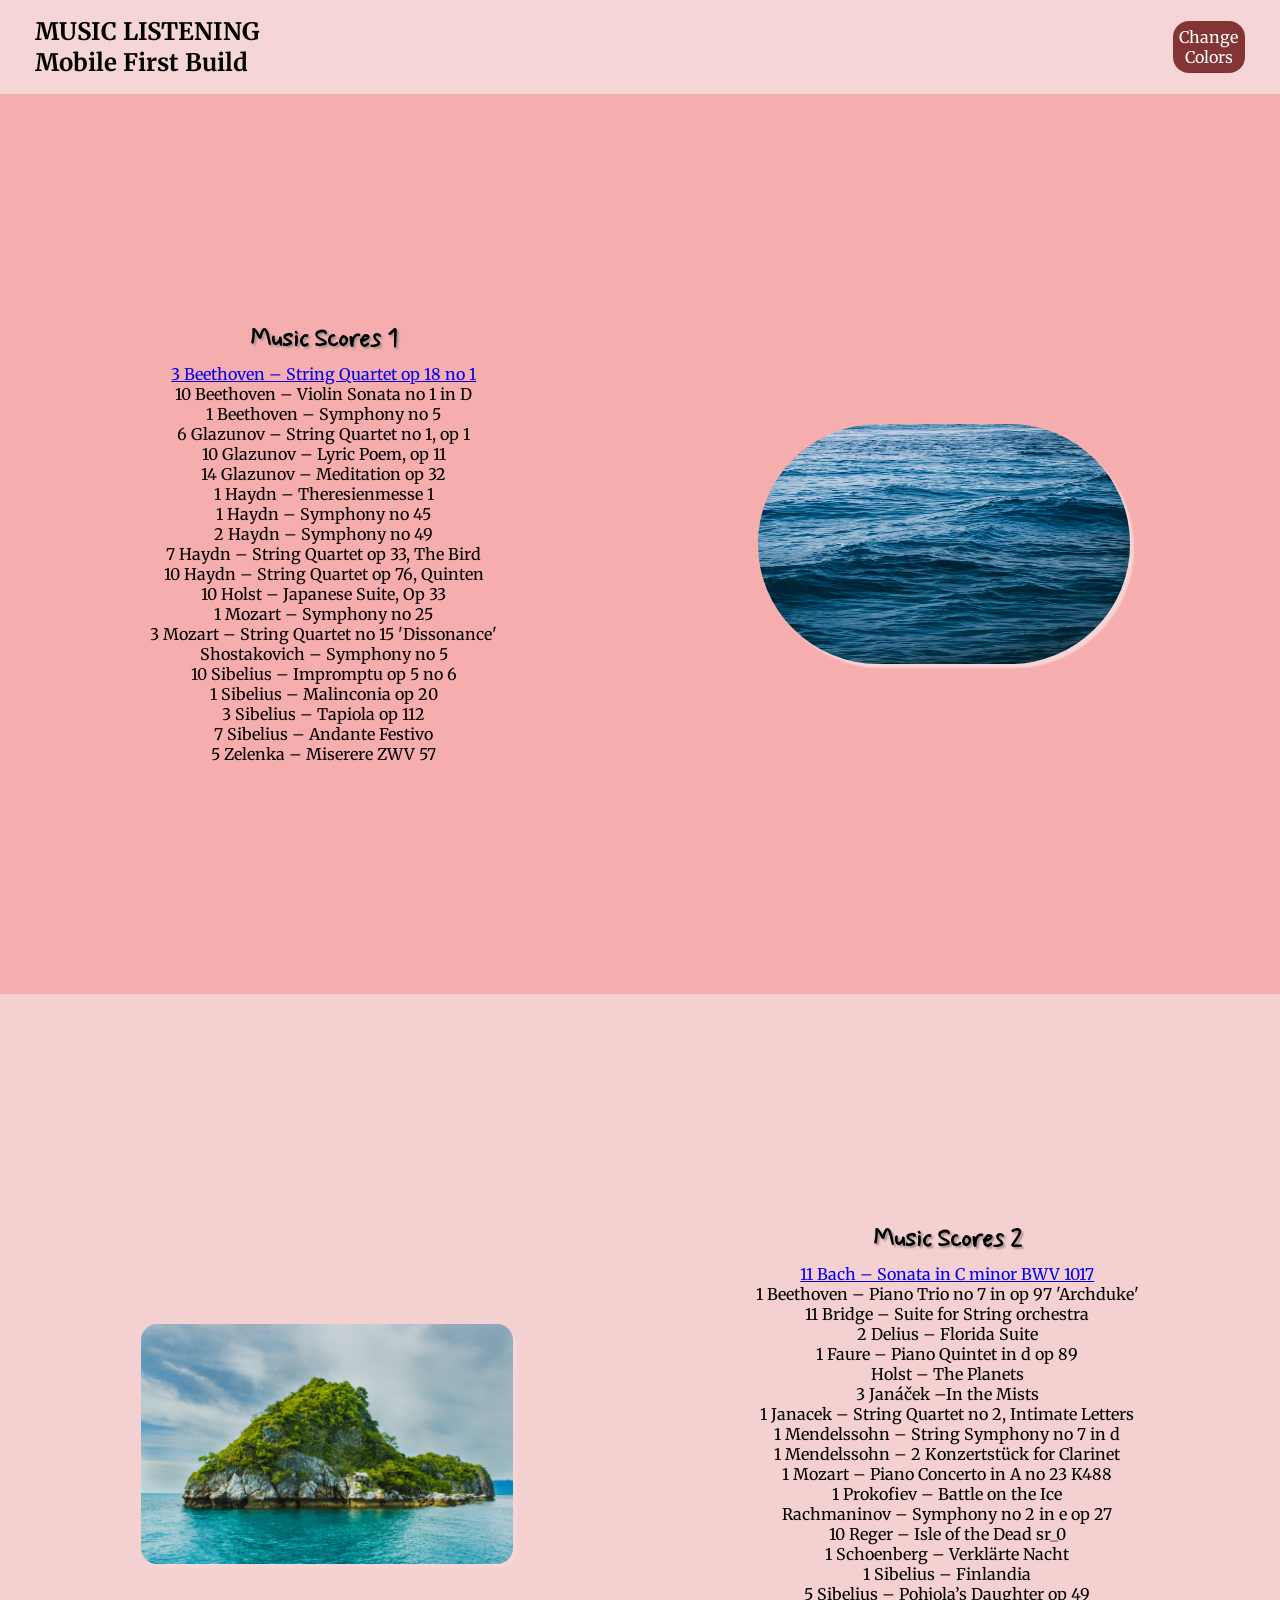
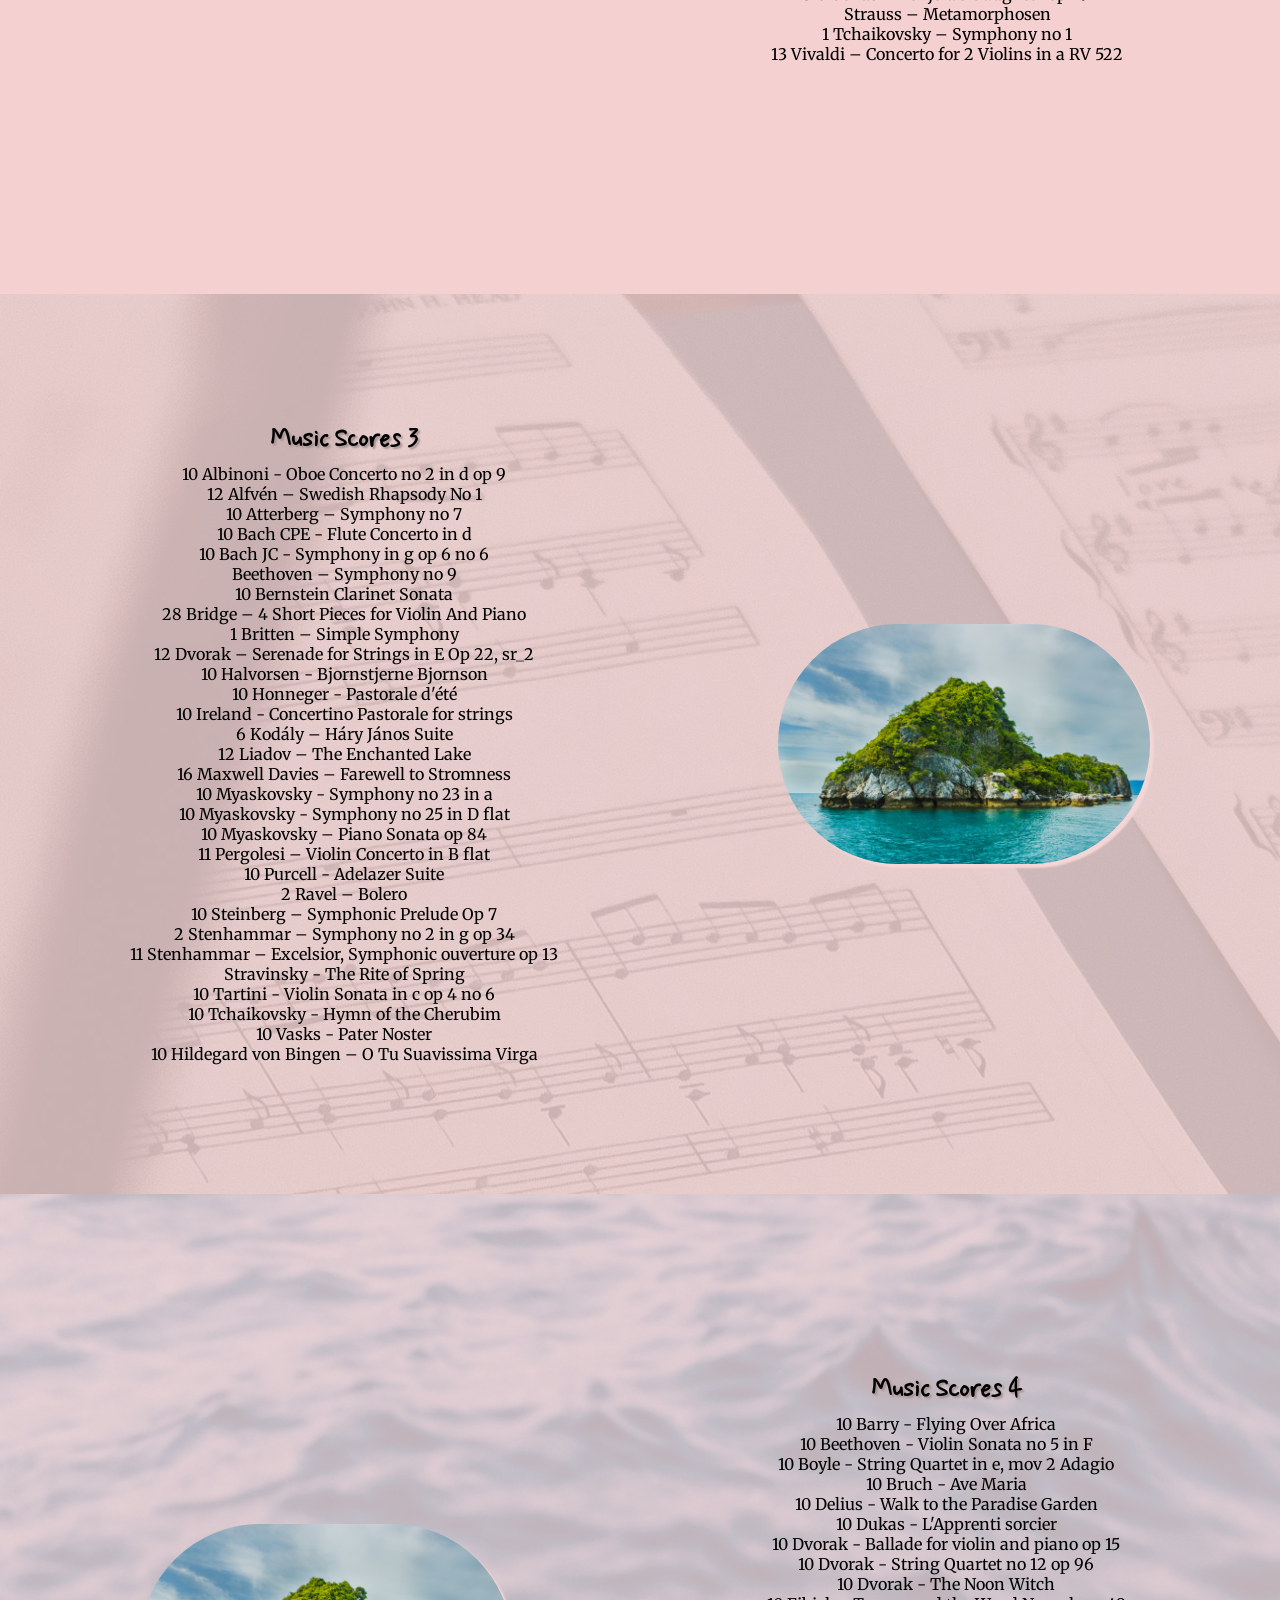
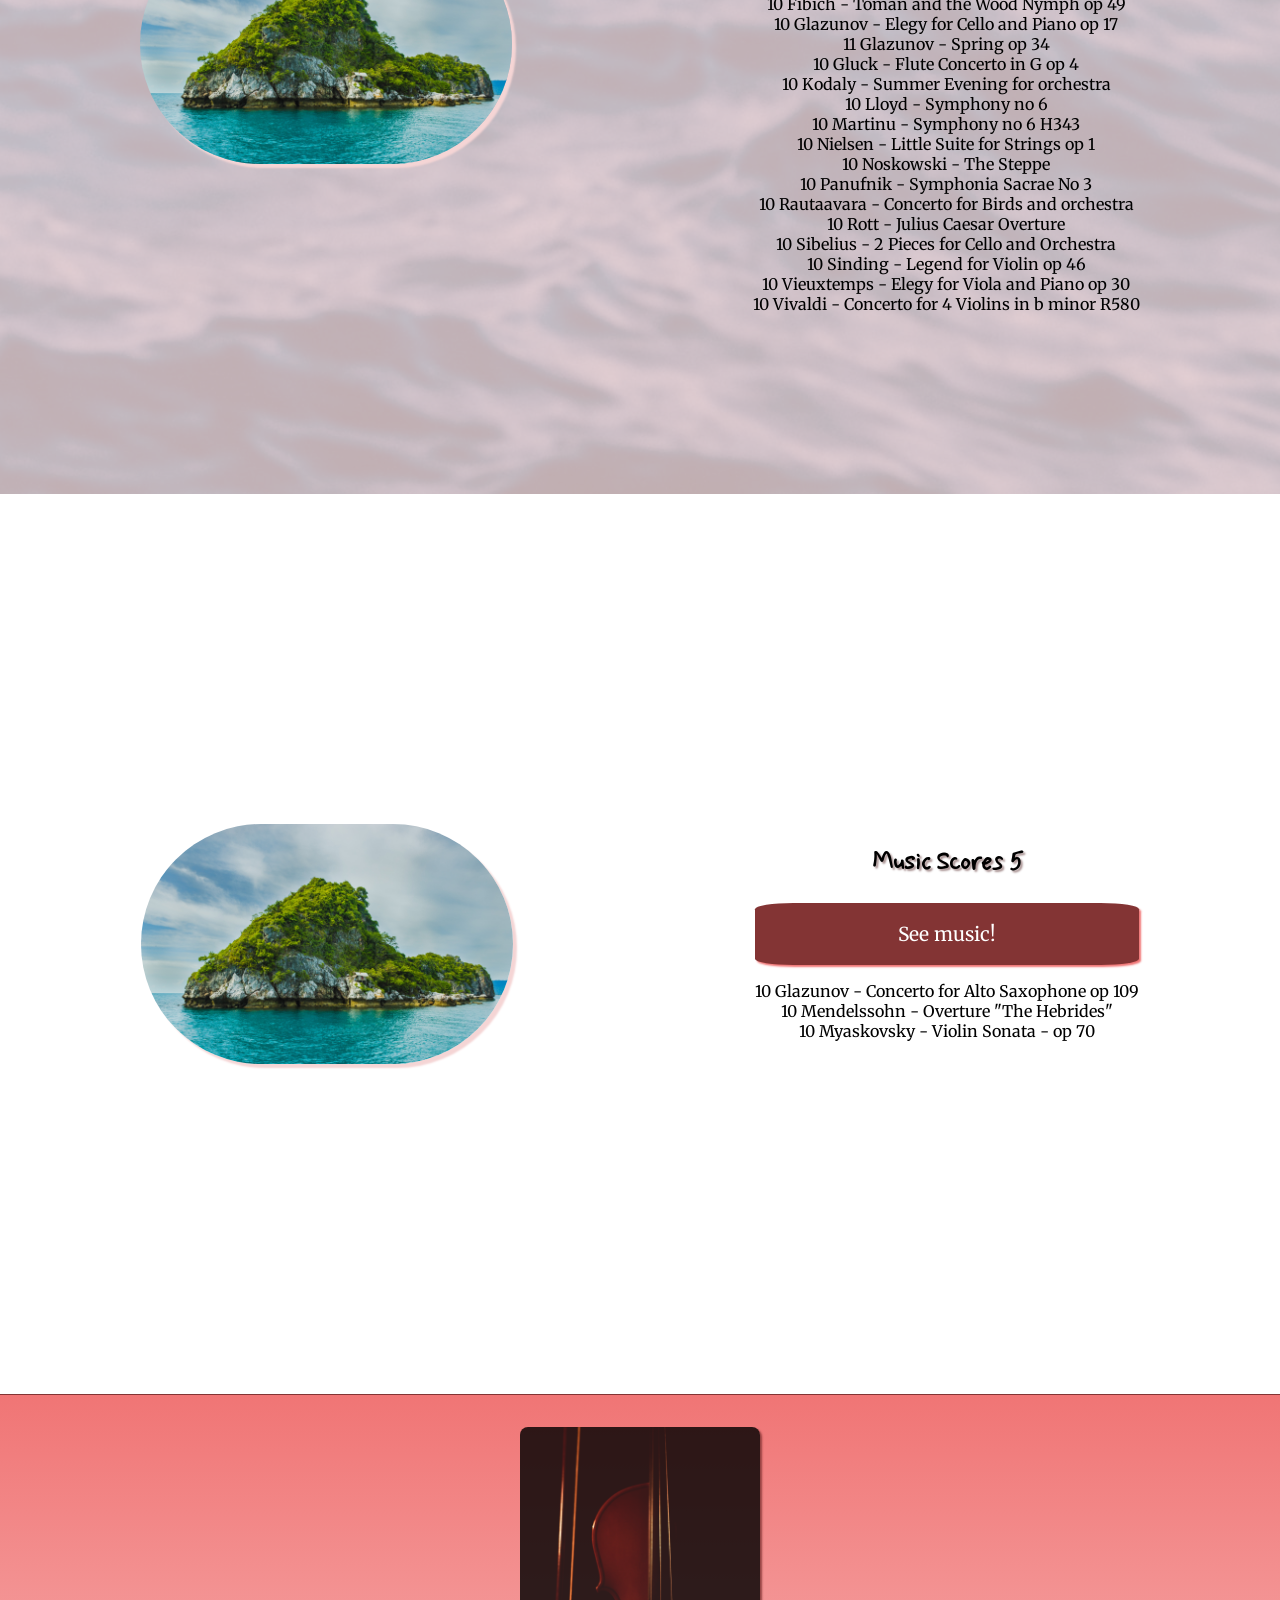
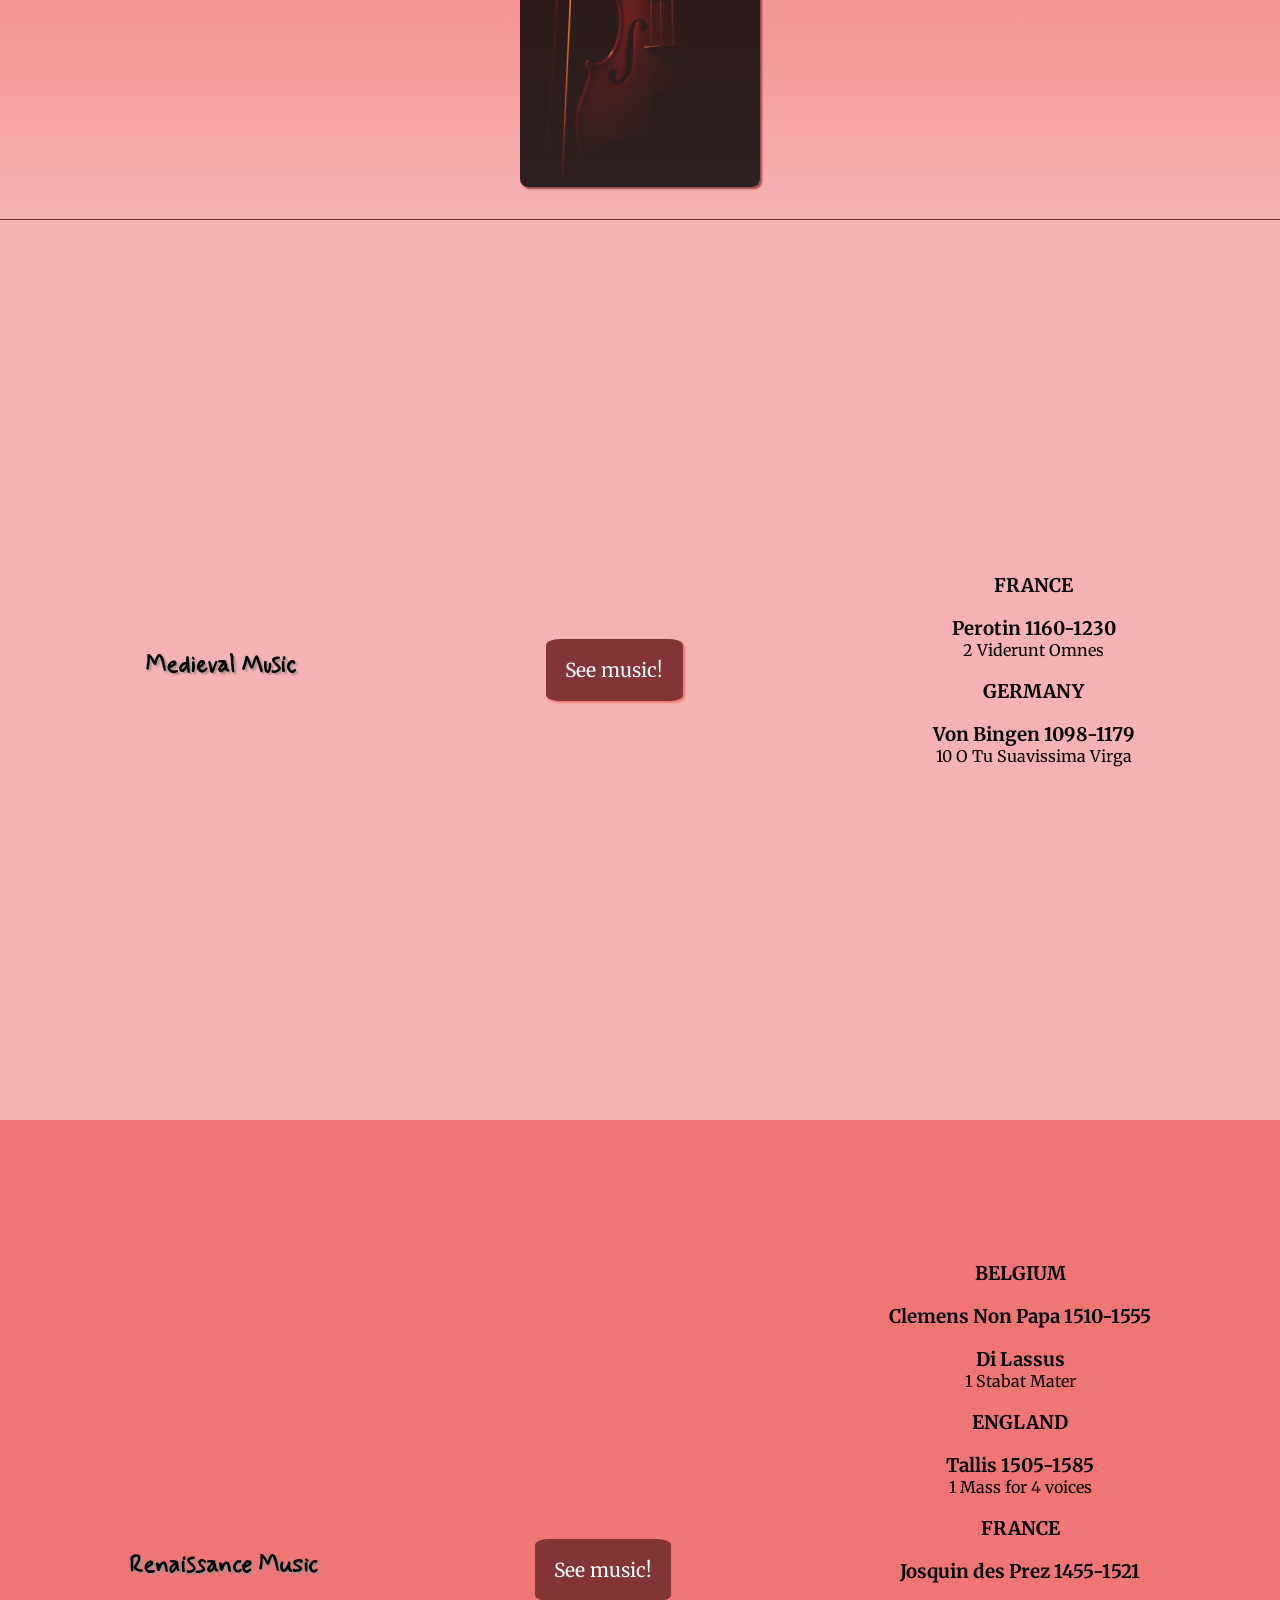
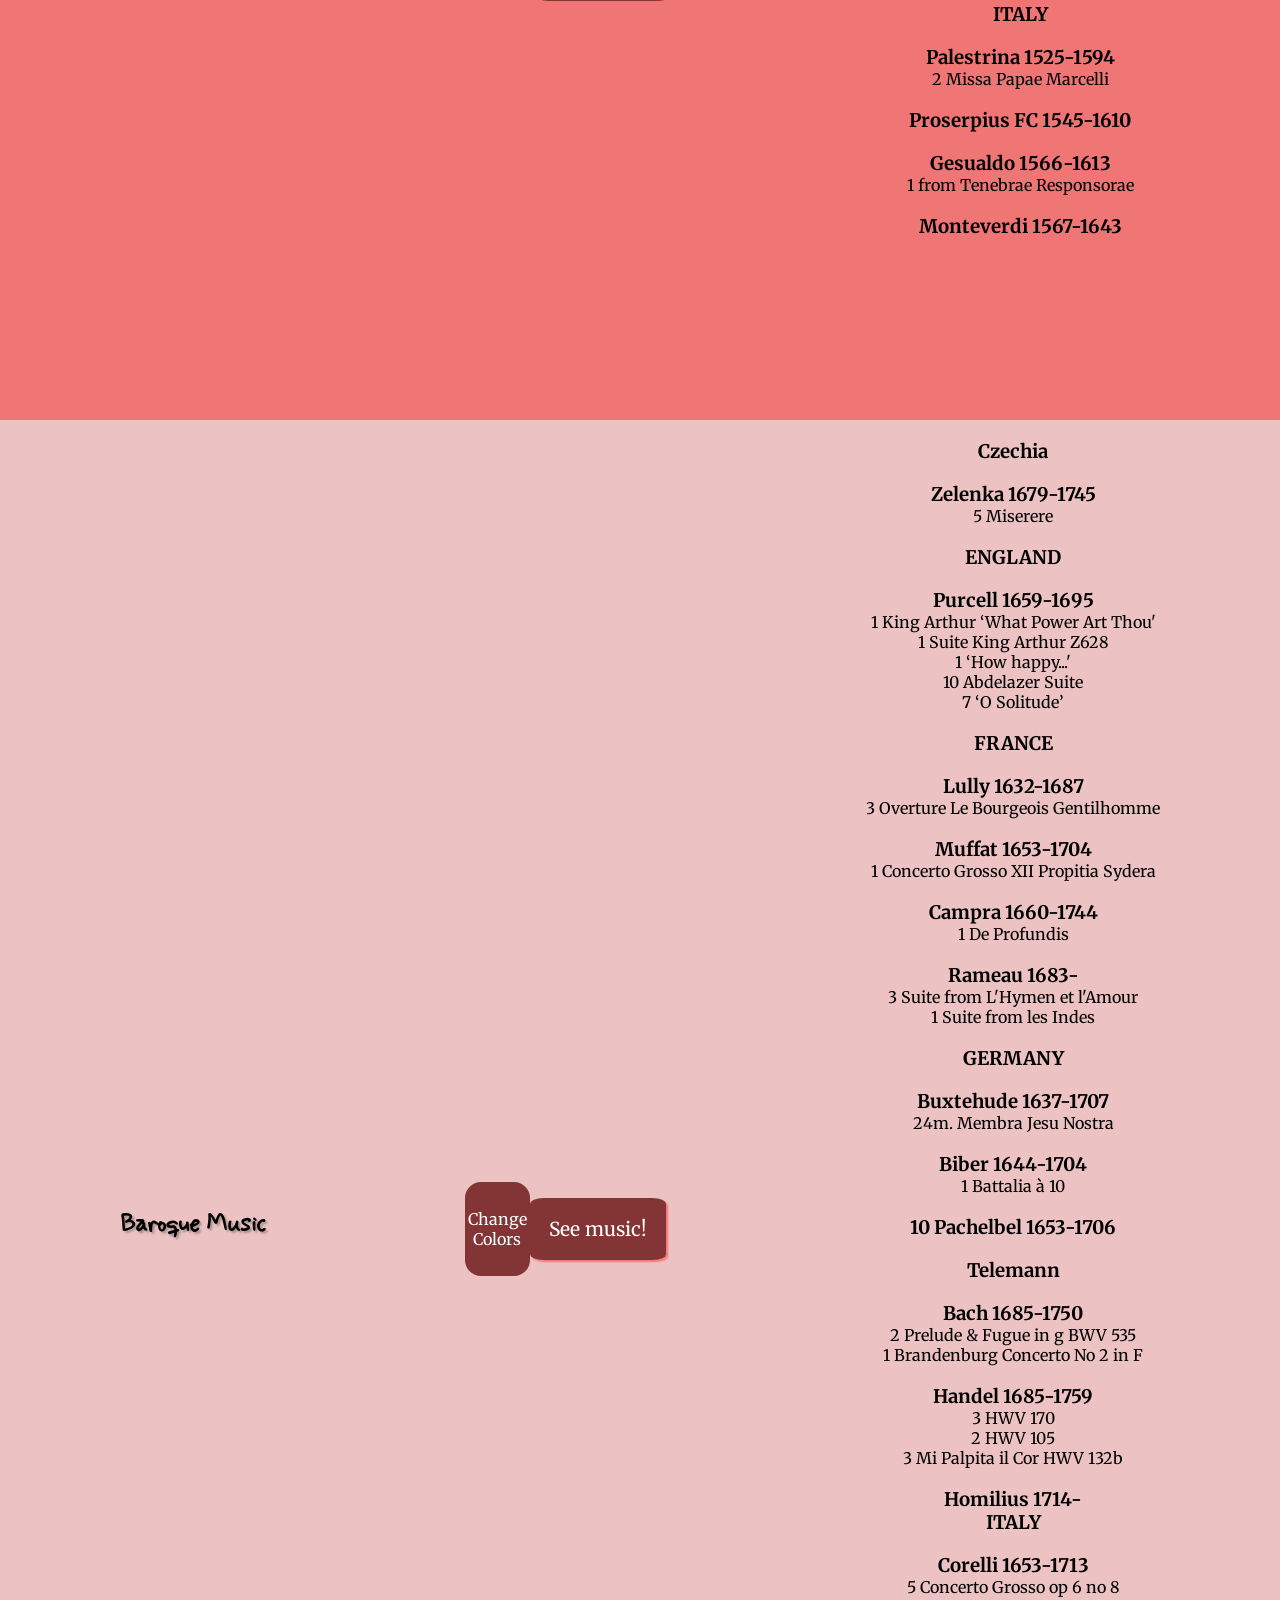
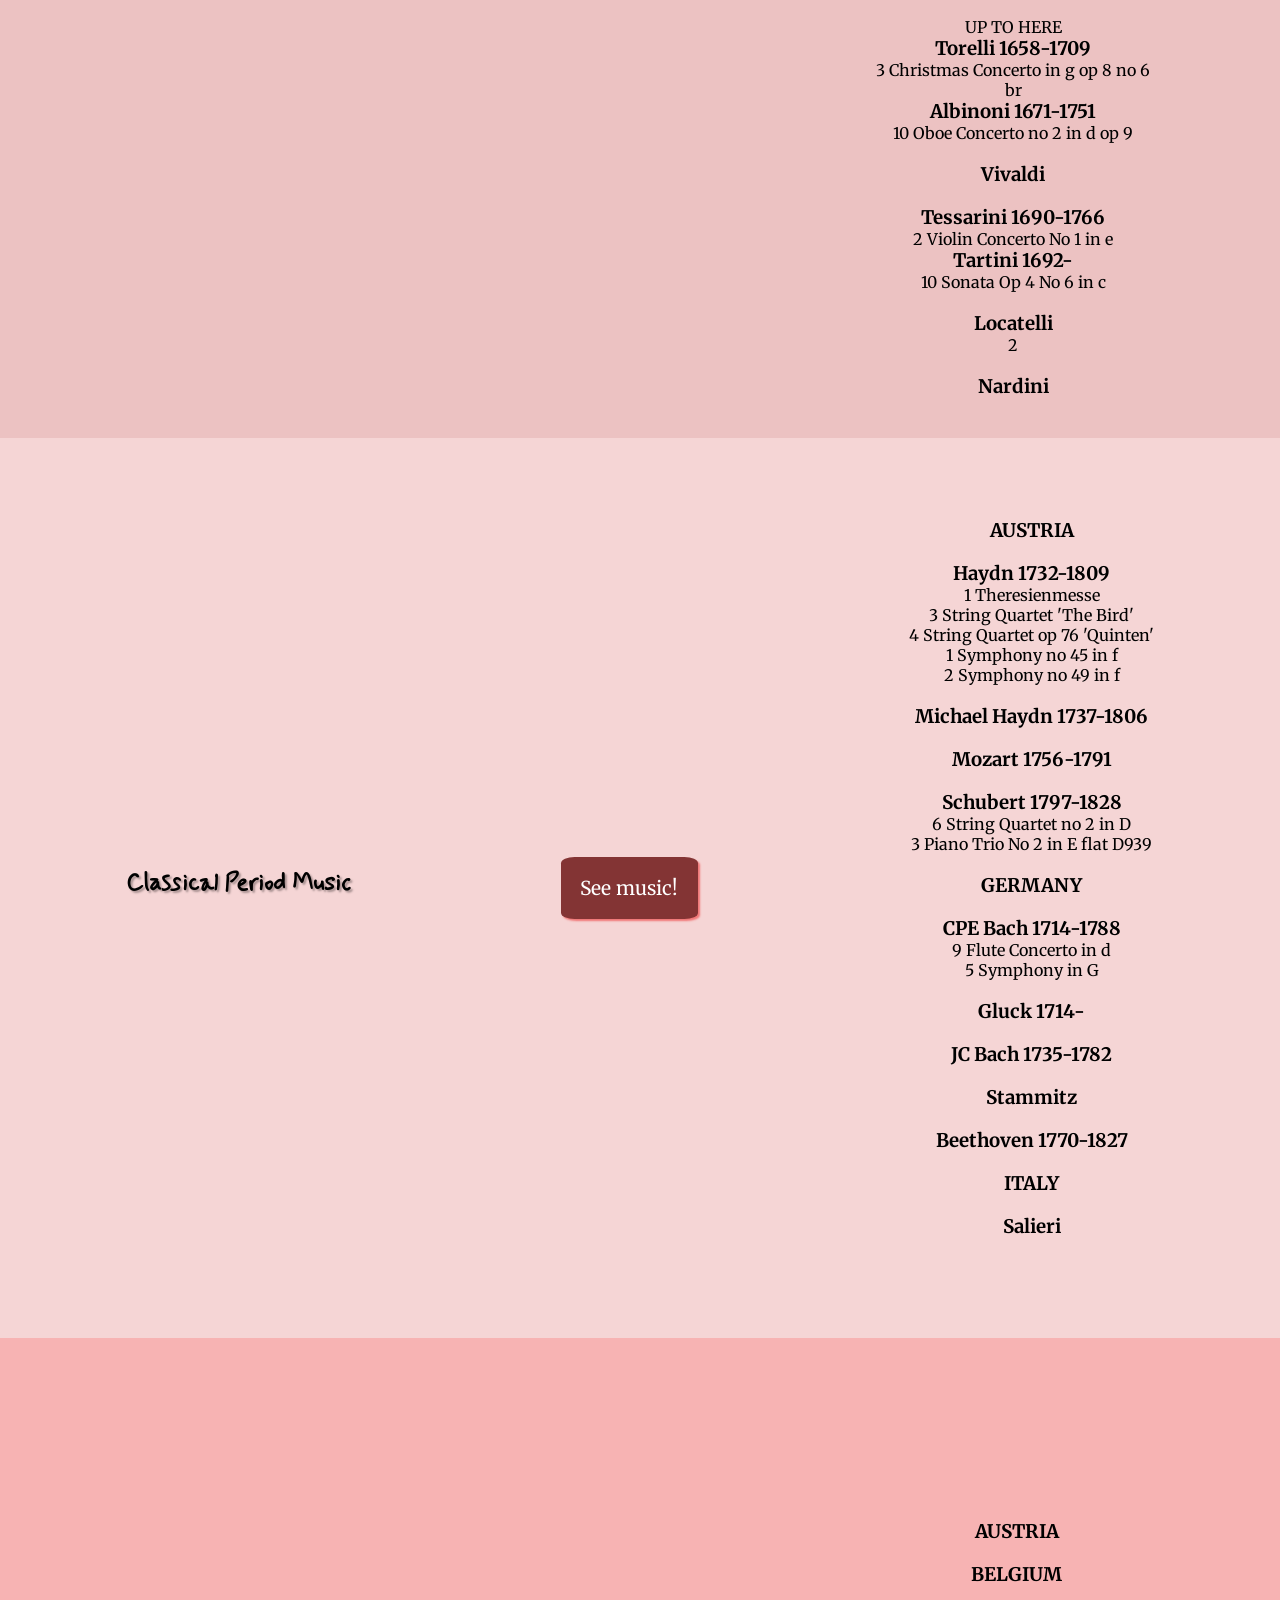
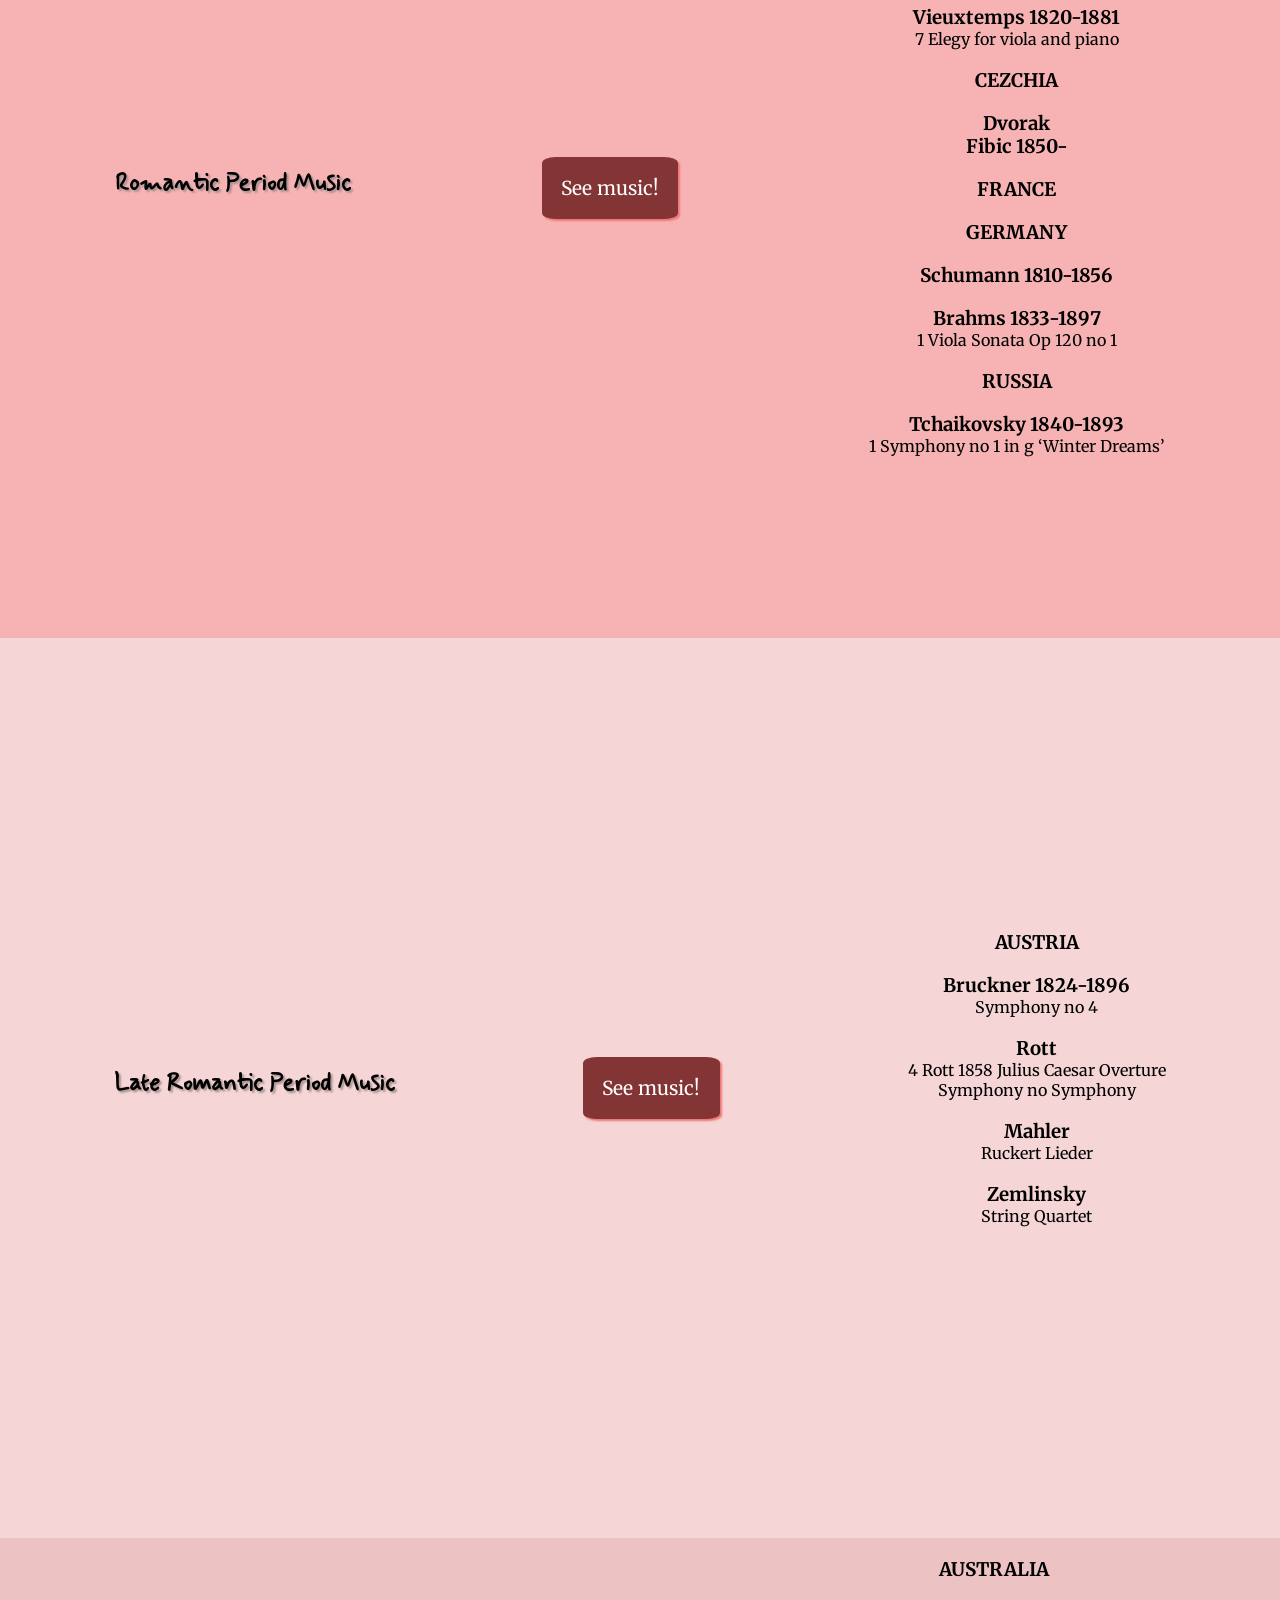
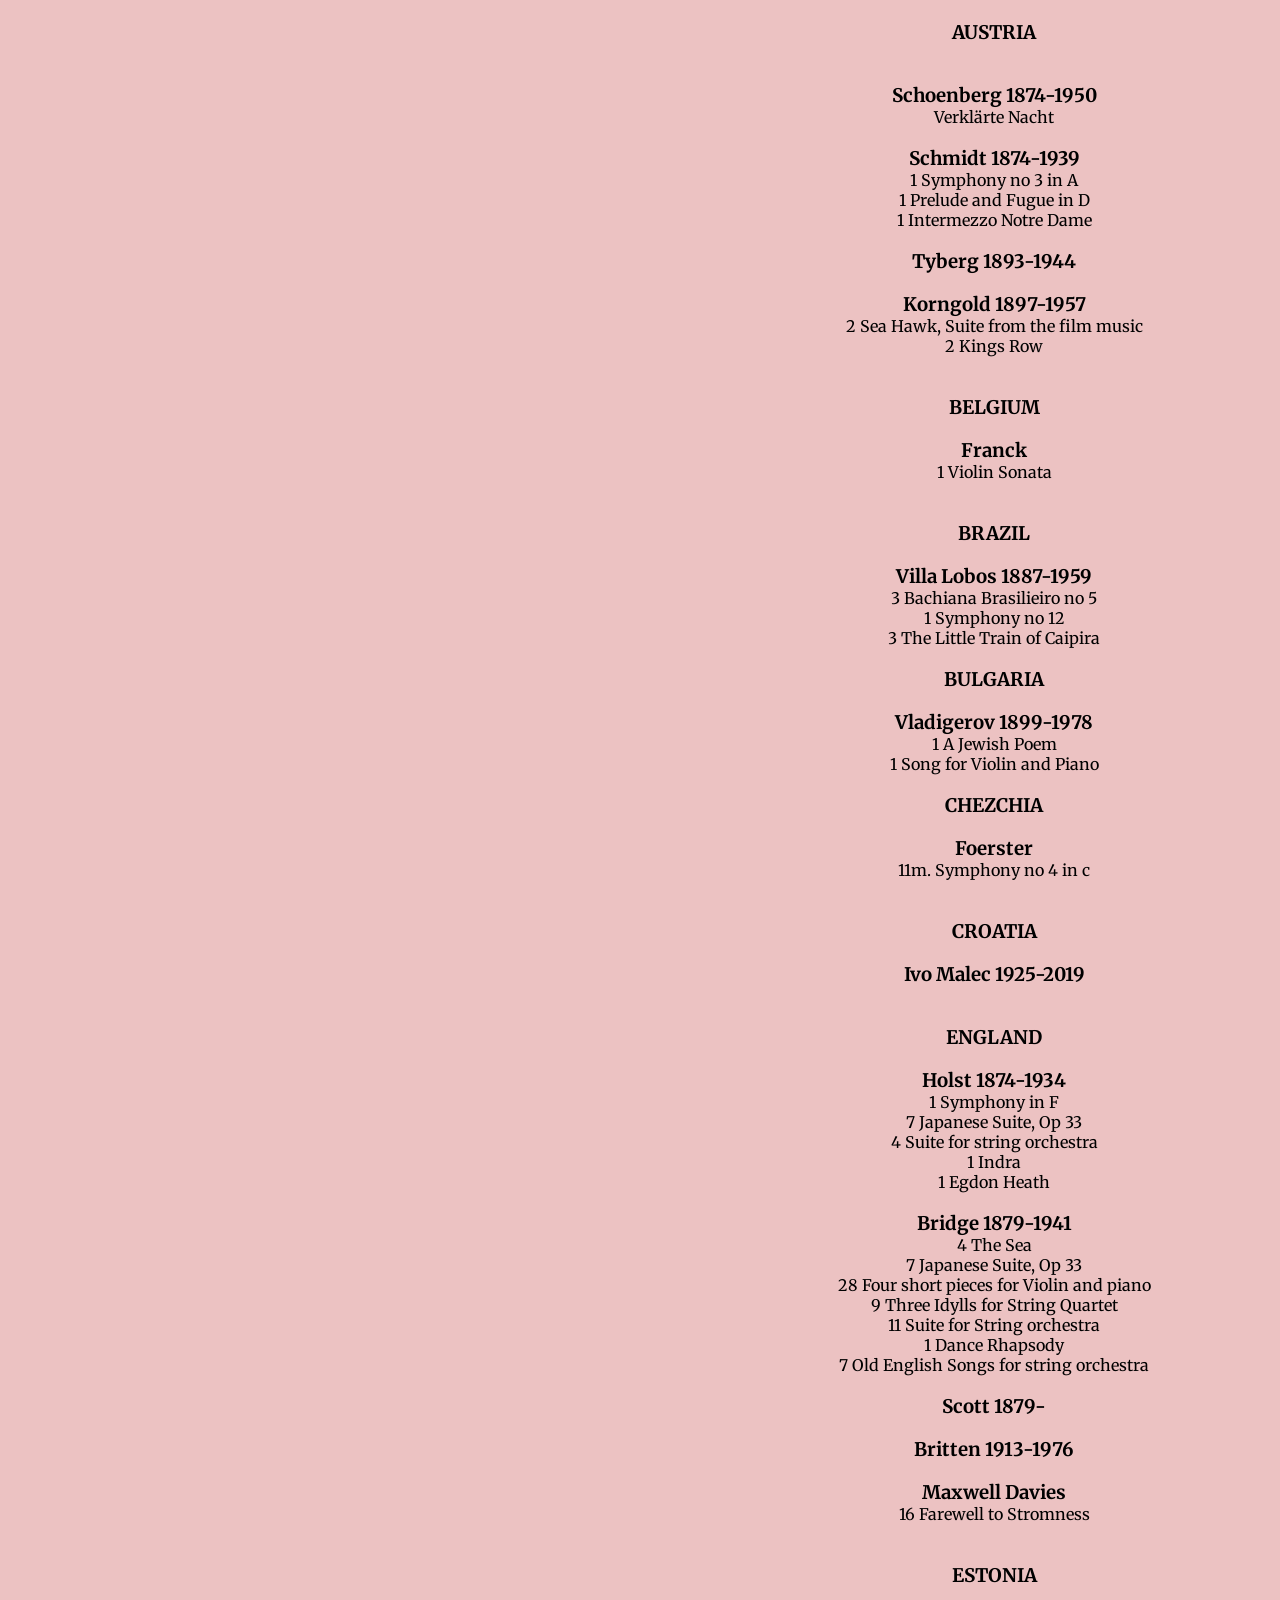
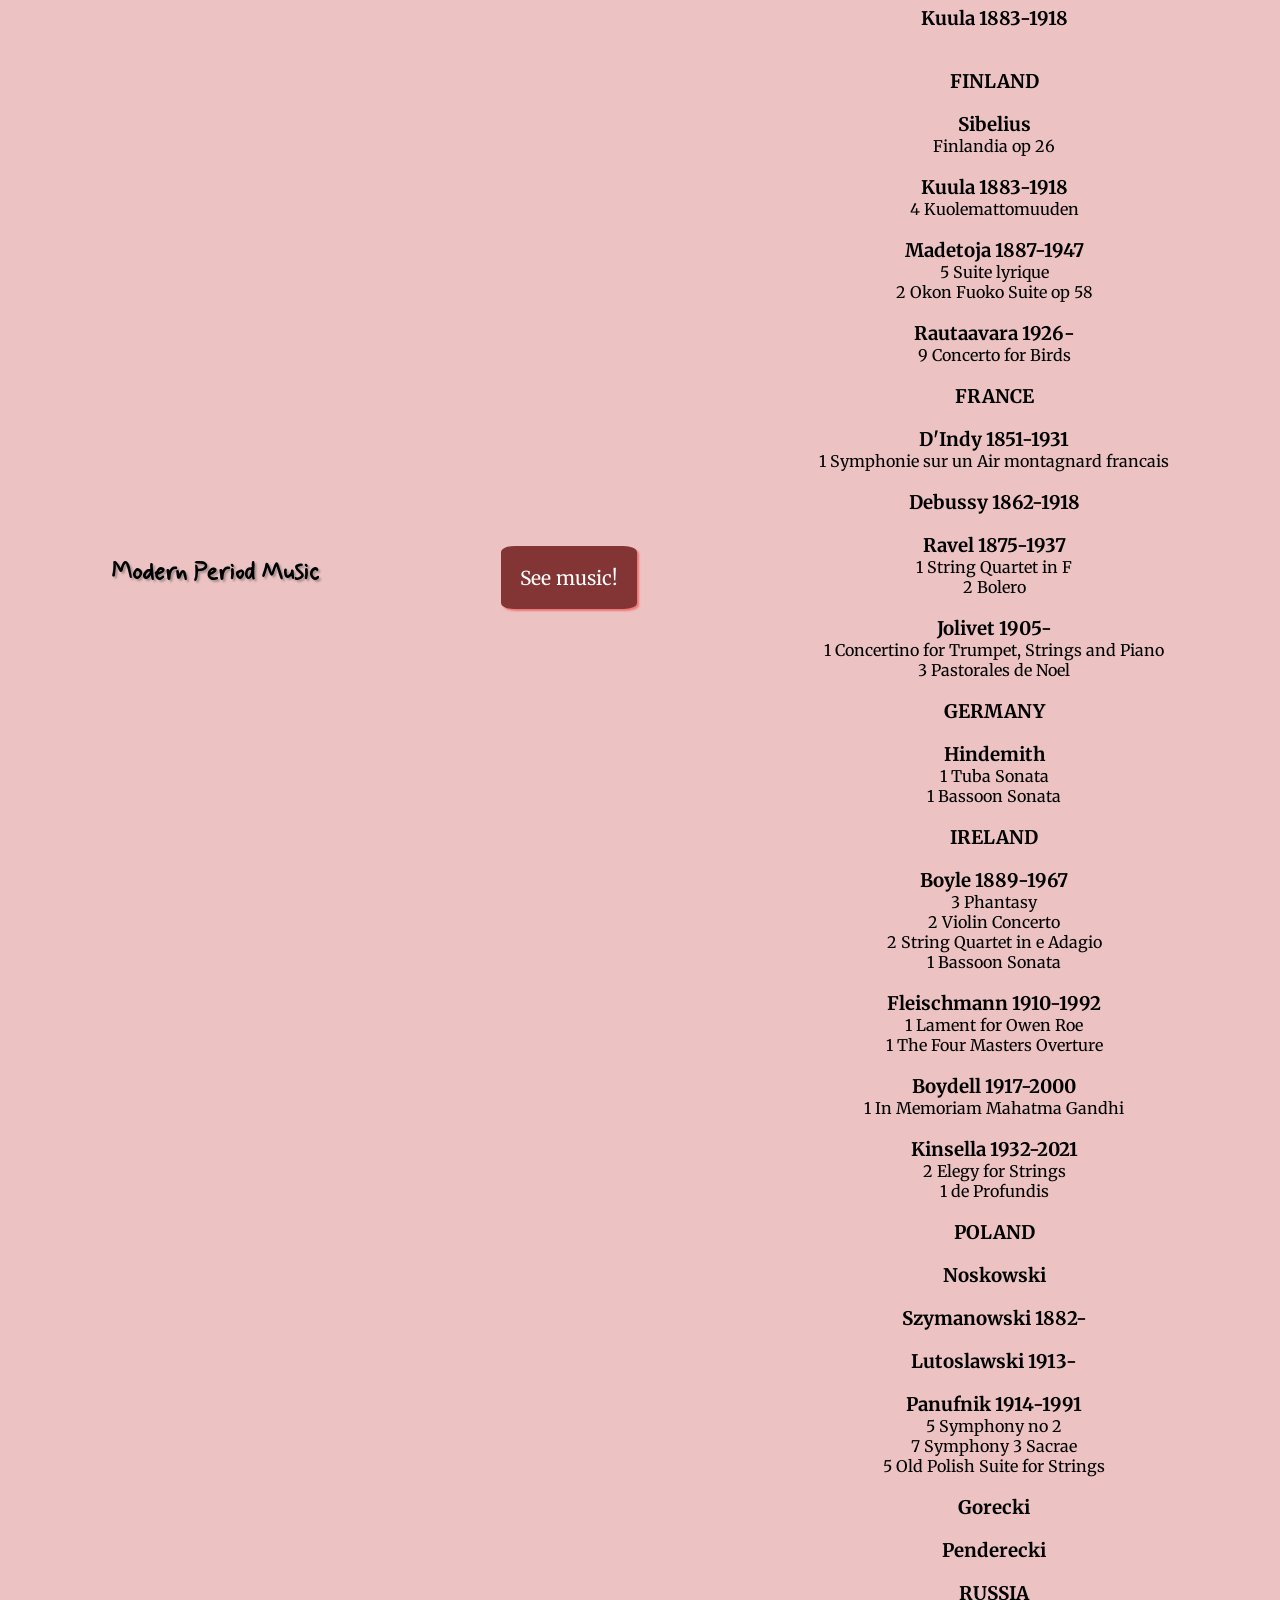
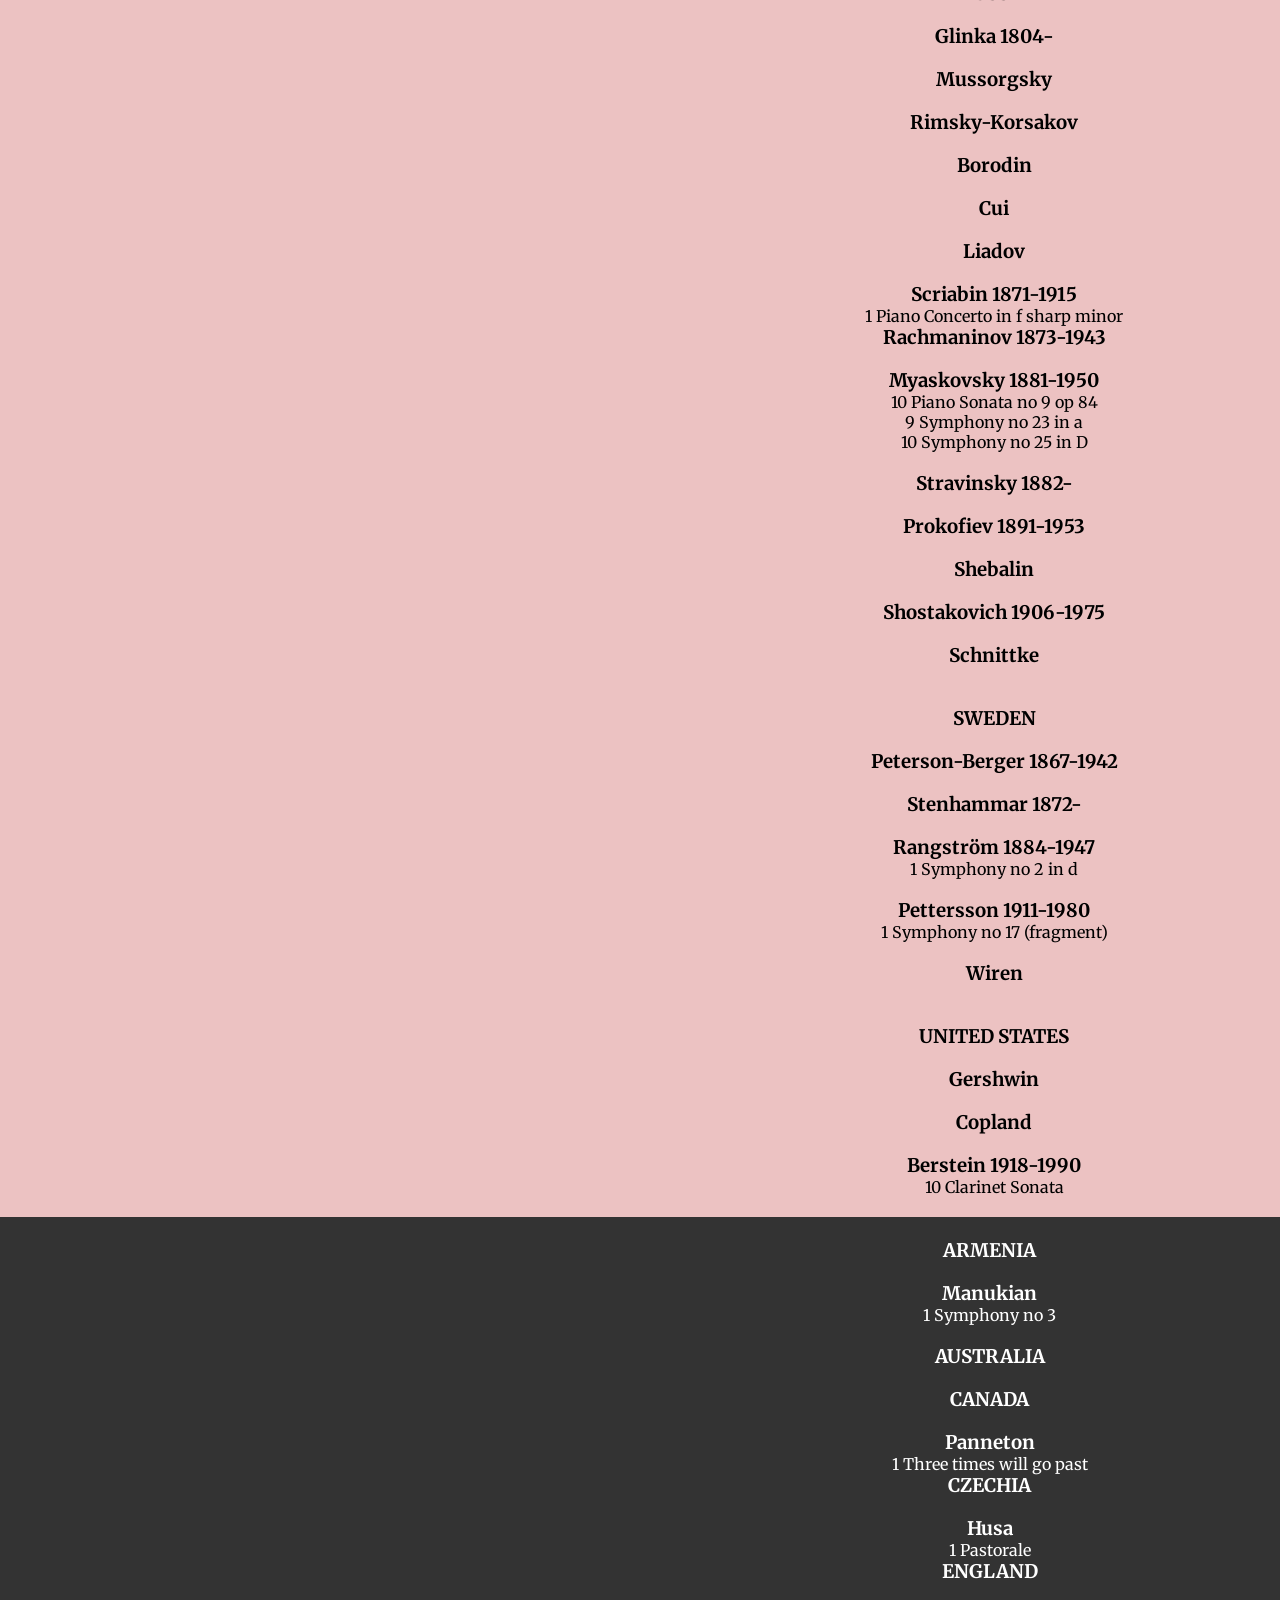
==== index.html @ c0a4071f "update 8.21am 23.09.17" ====
<!DOCTYPE html>
<html lang="en">

<head>
  <meta charset="UTF-8" />
  <meta name="viewport" content="width=device-width, initial-scale=1.0" />
  <link rel="stylesheet" href="styles.css" />

  <title>MUsic Listening</title>
</head>

<body>

  <!-- NAVBAR -->


  <nav>
    <h1>MUSIC LISTENING <br> Mobile First Build</h1>
    <button id="colorButton1">Change <br />Colors</button>
  </nav>

  <!-- MUSIC SCORES1 -->


  <section class="generalsection musicscores musicscores1">

    <div class="ms1flexover768">
      <h2>Music Scores 1</h2>
      <button class="toggle-button">See music!</button>

      <div class="hidden-section">
        <p><a href="secondarypages/musicscores1.html">3 Beethoven – String Quartet op 18 no 1</a>
        </p>

        <p>10 Beethoven – Violin Sonata no 1 in D</p>
        <p>1 Beethoven – Symphony no 5</p>
        <p>6 Glazunov – String Quartet no 1, op 1</p>
        <p>10 Glazunov – Lyric Poem, op 11</p>
        <p>14 Glazunov – Meditation op 32</p>
        <p>1 Haydn – Theresienmesse 1</p>
        <p>1 Haydn – Symphony no 45</p>
        <p>2 Haydn – Symphony no 49</p>
        <p>7 Haydn – String Quartet op 33, The Bird</p>
        <p>10 Haydn – String Quartet op 76, Quinten</p>
        <p>10 Holst – Japanese Suite, Op 33</p>
        <p>1 Mozart – Symphony no 25</p>
        <p>3 Mozart – String Quartet no 15 'Dissonance'</p>
        <p>Shostakovich – Symphony no 5</p>
        <p>10 Sibelius – Impromptu op 5 no 6</p>
        <p>1 Sibelius – Malinconia op 20</p>
        <p>3 Sibelius – Tapiola op 112</p>
        <p>7 Sibelius – Andante Festivo</p>
        <p>5 Zelenka – Miserere ZWV 57</p>
      </div>
    </div>


    <img class="msimg ms1img" src="images/sea/sea1.jpg" alt="" />
  </section>



  <!-- ||| MUSIC SCORES 2 ||| -->


  <section class="generalsection musicscores musicscores2">


    <img class="ms2img" src="images/sea/tom-winckels-I7oLRdM9YIw-unsplash.jpg" alt="" />

    <div class="ms2flexover768">

      <h2>Music Scores 2</h2>
      <button class="toggle-button">See music!</button>

      <div class="hidden-section">
        <p><a href="secondarypages/musicscores2.html">11 Bach – Sonata in C minor BWV 1017</a>
        </p>

        <p></p>
        <p>1 Beethoven – Piano Trio no 7 in op 97 'Archduke'</p>
        <p>11 Bridge – Suite for String orchestra</p>
        <p>2 Delius – Florida Suite</p>
        <p>1 Faure – Piano Quintet in d op 89</p>
        <p>Holst – The Planets</p>
        <p>3 Janáček –In the Mists</p>
        <p>1 Janacek – String Quartet no 2, Intimate Letters</p>
        <p>1 Mendelssohn – String Symphony no 7 in d</p>
        <p>1 Mendelssohn – 2 Konzertstück for Clarinet</p>
        <p>1 Mozart – Piano Concerto in A no 23 K488</p>
        <p>1 Prokofiev – Battle on the Ice</p>
        <p>Rachmaninov – Symphony no 2 in e op 27</p>
        <p>10 Reger – Isle of the Dead sr_0</p>
        <p>1 Schoenberg – Verklärte Nacht</p>
        <p>1 Sibelius – Finlandia</p>
        <p>5 Sibelius – Pohjola’s Daughter op 49</p>
        <p>Strauss – Metamorphosen</p>
        <p>1 Tchaikovsky – Symphony no 1</p>
        <p>13 Vivaldi – Concerto for 2 Violins in a RV 522</p>
      </div>
    </div>



  </section>

  <!-- MUSIC SCORES 3 -->


  <section class="generalsection musicscores musicscores3">



    <div class="ms2flexover768">

      <h2>Music Scores 3</h2>
      <button class="toggle-button">See music!</button>

      <div class="hidden-section">
        <p>10 Albinoni - Oboe Concerto no 2 in d op 9</p>
        <p>12 Alfvén – Swedish Rhapsody No 1</p>
        <p>10 Atterberg – Symphony no 7</p>
        <p>10 Bach CPE - Flute Concerto in d</p>
        <p>10 Bach JC - Symphony in g op 6 no 6</p>
        <p>Beethoven – Symphony no 9</p>
        <p>10 Bernstein Clarinet Sonata</p>
        <p>28 Bridge – 4 Short Pieces for Violin And Piano</p>
        <p>1 Britten – Simple Symphony</p>
        <p>12 Dvorak – Serenade for Strings in E Op 22, sr_2</p>
        <p>10 Halvorsen - Bjornstjerne Bjornson</p>
        <p>10 Honneger - Pastorale d'été</p>
        <p>10 Ireland - Concertino Pastorale for strings</p>
        <p>6 Kodály – Háry János Suite</p>
        <p>12 Liadov – The Enchanted Lake</p>
        <p>16 Maxwell Davies – Farewell to Stromness</p>
        <p>10 Myaskovsky - Symphony no 23 in a</p>
        <p>10 Myaskovsky - Symphony no 25 in D flat</p>
        <p>10 Myaskovsky – Piano Sonata op 84</p>
        <p>11 Pergolesi – Violin Concerto in B flat</p>
        <p>10 Purcell - Adelazer Suite</p>
        <p>2 Ravel – Bolero</p>
        <p>10 Steinberg – Symphonic Prelude Op 7</p>
        <p>2 Stenhammar – Symphony no 2 in g op 34</p>
        <p>11 Stenhammar – Excelsior, Symphonic ouverture op 13</p>
        <p>Stravinsky - The Rite of Spring</p>
        <p>10 Tartini - Violin Sonata in c op 4 no 6</p>
        <p>10 Tchaikovsky - Hymn of the Cherubim</p>
        <p>10 Vasks - Pater Noster</p>
        <p>10 Hildegard von Bingen – O Tu Suavissima Virga</p>
      </div>
    </div>

    <img class="msimg ms3img" src="images/sea/tom-winckels-I7oLRdM9YIw-unsplash.jpg" alt="" />

  </section>

  <section class="generalsection musicscores musicscores4">

    <img class="msimg ms3img" src="images/sea/tom-winckels-I7oLRdM9YIw-unsplash.jpg" alt="" />

    <div class="ms4flexover768">

      <h2>Music Scores 4</h2>
      <button class="toggle-button">See music!</button>

      <div class="hidden-section">
        <p>10 Barry - Flying Over Africa</p>
        <p>10 Beethoven - Violin Sonata no 5 in F</p>
        <p>10 Boyle - String Quartet in e, mov 2 Adagio</p>
        <p>10 Bruch - Ave Maria</p>
        <p>10 Delius - Walk to the Paradise Garden</p>
        <p>10 Dukas - L'Apprenti sorcier</p>
        <p>10 Dvorak - Ballade for violin and piano op 15</p>
        <p>10 Dvorak - String Quartet no 12 op 96</p>
        <p>10 Dvorak - The Noon Witch</p>
        <p>10 Fibich - Toman and the Wood Nymph op 49</p>
        <p>10 Glazunov - Elegy for Cello and Piano op 17</p>
        <p>11 Glazunov - Spring op 34</p>
        <p>10 Gluck - Flute Concerto in G op 4</p>
        <p>10 Kodaly - Summer Evening for orchestra</p>
        <p>10 Lloyd - Symphony no 6</p>
        <p>10 Martinu - Symphony no 6 H343</p>
        <p>10 Nielsen - Little Suite for Strings op 1</p>
        <p>10 Noskowski - The Steppe</p>
        <p>10 Panufnik - Symphonia Sacrae No 3</p>
        <p>10 Rautaavara - Concerto for Birds and orchestra</p>
        <p>10 Rott - Julius Caesar Overture</p>
        <p>10 Sibelius - 2 Pieces for Cello and Orchestra</p>
        <p>10 Sinding - Legend for Violin op 46</p>
        <p>10 Vieuxtemps - Elegy for Viola and Piano op 30</p>
        <p>10 Vivaldi - Concerto for 4 Violins in b minor R580</p>
      </div>

    </div>

  </section>

  <section class="generalsection musicscores musicscores5">

    <img class="msimg ms3img" src="images/sea/tom-winckels-I7oLRdM9YIw-unsplash.jpg" alt="" />

    <div class="ms4flexover768">

      <h2>Music Scores 5</h2>
      <button class="toggle-button">See music!</button>

      <div class="hidden-section">
        <p>10 Glazunov - Concerto for Alto Saxophone op 109</p>
        <p>10 Mendelssohn - Overture "The Hebrides"</p>
        <p>10 Myaskovsky - Violin Sonata - op 70</p>
       
      
      </div>

    </div>

  </section>

  <!-- VIOLIN PHOTO SECTION -->


  <div class="violinphotodiv">

    <img class="violinphoto" src="images/violin/violin1.jpg" alt="violin photo">

  </div>

  <!-- SECTION MEDIEVAL MUSIC -->


  <section class="generalsection medieval">
    <h2>Medieval Music</h2>
    <button class="toggle-button">See music!</button>


    <div class="hidden-section">

      <h3>FRANCE</h3>
      <br />

      <h3>Perotin 1160-1230</h3>
      <p>2 Viderunt Omnes</p>
      <br />

      <h3>GERMANY</h3>
      <br />

      <h3>Von Bingen 1098-1179</h3>
      <p>10 O Tu Suavissima Virga</p>

    </div>
  </section>




  <!-- |||| SECTION RENAISSANCE MUSIC -->

  <section class="generalsection renaissance">
    <h2>Renaissance Music</h2>

    <button class="toggle-button">See music!</button>

    <div class="hidden-section">

      <h3>BELGIUM</h3>
      <br />

      <h3>Clemens Non Papa 1510-1555</h3>

      <br />

      <h3>Di Lassus</h3>
      <p>1 Stabat Mater</p>
      <br>

      <h3>ENGLAND</h3>
      <br />

      <h3>Tallis 1505-1585</h3>
      <p>1 Mass for 4 voices</p>
      <br />


      <h3>FRANCE</h3>
      <br>

      <h3>Josquin des Prez 1455-1521</h3>
      <p></p>
      <br>

      <h3>ITALY</h3>
      <br />

      <h3>Palestrina 1525-1594</h3>
      <p>2 Missa Papae Marcelli</p>
      <br />

      <h3>Proserpius FC 1545-1610</h3>
      <br>

      <h3>Gesualdo 1566-1613</h3>
      <p>1 from Tenebrae Responsorae</p>
      <br />

      <h3>Monteverdi 1567-1643</h3>
      <p></p>
      <br />
      <br />

    </div>
  </section>

  <!-- SECTION BAROQUE MUSIC -->



  <section class="generalsection baroque">
    <h2>Baroque Music</h2>
    <div class="baroquebtns">
      <button id="colorButton2">Change <br />Colors</button>
      <button class="toggle-button">See music!</button>
    </div>


    <div class="hidden-section">

      <h3>Czechia</h3>
      <br>
      <h3>Zelenka 1679-1745</h3>
      <p>5 Miserere</p>
      <br>

      <h3>ENGLAND</h3>
      <br />

      <h3>Purcell 1659-1695</h3>
      <p>1 King Arthur ‘What Power Art Thou'</p>
      <p>1 Suite King Arthur Z628</p>
      <p>1 ‘How happy...'</p>
      <p>10 Abdelazer Suite</p>
      <p>7 ‘O Solitude’</p>
      <br />

      <h3>FRANCE</h3>
      <br />
      <h3>Lully 1632-1687</h3>
      <p>3 Overture Le Bourgeois Gentilhomme</p>
      <br />

      <h3>Muffat 1653-1704</h3>
      <p>1 Concerto Grosso XII Propitia Sydera</p>
      <br />

      <h3>Campra 1660-1744</h3>
      <p>1 De Profundis</p>
      <br />

      <h3>Rameau 1683-</h3>
      <p>3 Suite from L'Hymen et l'Amour</p>
      <p>1 Suite from les Indes</p>
      <br>

      <h3>GERMANY</h3>
      <br />

      <h3>Buxtehude 1637-1707</h3>
      <p>24m. Membra Jesu Nostra</p>
      <br />

      <h3>Biber 1644-1704</h3>
      <p>1 Battalia à 10</p>
      <br />

      <h3>10 Pachelbel 1653-1706</h3>
      <p></p>
      <br />

      <h3>Telemann</h3>
      <p></p>
      <br />

      <h3>Bach 1685-1750</h3>
      <p>2 Prelude & Fugue in g BWV 535</p>
      <p>1 Brandenburg Concerto No 2 in F</p>
      <br>

      <h3>Handel 1685-1759</h3>
      <p>3 HWV 170</p>
      <p>2 HWV 105</p>
      <p>3 Mi Palpita il Cor HWV 132b</p>
      <br>

      <h3>Homilius 1714-</h3>

      <h3>ITALY</h3>
      <br />
      <h3>Corelli 1653-1713</h3>
      <p>5 Concerto Grosso op 6 no 8</p>
      <br />


      <p> UP TO HERE</p>


      <h3>Torelli 1658-1709</h3>
      <p>3 Christmas Concerto in g op 8 no 6</p>
      br

      <h3>Albinoni 1671-1751</h3>
      <p>10 Oboe Concerto no 2 in d op 9</p>
      <br />

      <h3>Vivaldi</h3>
      <p></p>
      <br />

      <h3>Tessarini 1690-1766</h3>
      <p>2 Violin Concerto No 1 in e</p>

      <h3>Tartini 1692-</h3>
      <p>10 Sonata Op 4 No 6 in c</p>
      <br />

      <h3>Locatelli</h3>
      <p>2</p>
      <br />

      <h3>Nardini</h3>
      <p></p>
      <br />

    </div>
  </section>

  <!-- SECTION CLASSICAL PERIOD MUSIC -->

  <section class="generalsection classical">
    <h2>Classical Period Music</h2>
    <button class="toggle-button">See music!</button>

    <div class="hidden-section">
      <h3>AUSTRIA</h3>
      <br />
      <h3>Haydn 1732-1809</h3>
      <p>1 Theresienmesse</p>
      <p>3 String Quartet 'The Bird'</p>
      <p>4 String Quartet op 76 'Quinten'</p>
      <p>1 Symphony no 45 in f</p>
      <p>2 Symphony no 49 in f</p>

      <br />

      <h3>Michael Haydn 1737-1806</h3>
      <p></p>
      <br />

      <h3>Mozart 1756-1791</h3>
      <p></p>
      <br />

      <h3>Schubert 1797-1828</h3>
      <p>6 String Quartet no 2 in D</p>
      <p>3 Piano Trio No 2 in E flat D939</p>
      <br />

      <h3>GERMANY</h3>
      <br />
      <h3>CPE Bach 1714-1788</h3>
      <p>9 Flute Concerto in d</p>
      <p>5 Symphony in G</p>
      <br />

      <h3>Gluck 1714-</h3>
      <p></p>
      <br />

      <h3>JC Bach 1735-1782</h3>
      <p></p>
      <br />

      <h3>Stammitz</h3>
      <p></p>
      <br />

      <h3>Beethoven 1770-1827</h3>
      <p></p>
      <br />

      <h3>ITALY</h3>
      <br />
      <h3>Salieri</h3>
      <p></p>
      <br />

    </div>
  </section>

  <!-- SECTION ROMANTIC PERIOD MUSIC -->

  <section class="generalsection romantic">
    <h2>Romantic Period Music</h2>
    <button class="toggle-button">See music!</button>

    <div class="hidden-section">
      <h3>AUSTRIA</h3>
      <br />

      <h3>BELGIUM</h3>
      <br />
      <h3>Vieuxtemps 1820-1881</h3>
      <p>7 Elegy for viola and piano</p>
      <br />

      <h3>CEZCHIA</h3>
      <br />

      <h3>Dvorak</h3>
      <h3>Fibic 1850-</h3>
      <p></p>
      <br />

      <h3>FRANCE</h3>
      <br />

      <h3>GERMANY</h3>
      <br />

      <h3>Schumann 1810-1856</h3>
      <br />

      <h3>Brahms 1833-1897</h3>
      <p>1 Viola Sonata Op 120 no 1</p>
      <br />

      <h3>RUSSIA</h3>
      <br />
      <h3>Tchaikovsky 1840-1893</h3>
      <p>1 Symphony no 1 in g ‘Winter Dreams’</p>
    </div>
  </section>

  <!-- ---LATE ROMANTIC PERIOD---- -->

  <section class="generalsection lateromantic">
    <h2>Late Romantic Period Music</h2>
    <button class="toggle-button">See music!</button>

    <div class="hidden-section">
      <h3>AUSTRIA</h3>
      <br />
      <h3>Bruckner 1824-1896</h3>
      <p>Symphony no 4</p>
      <br />

      <h3>Rott</h3>
      <p>4 Rott 1858 Julius Caesar Overture</p>
      <p>Symphony no Symphony</p>
      <br>

      <h3>Mahler</h3>
      <p>Ruckert Lieder</p>
      <br />

      <h3>Zemlinsky</h3>
      <p>String Quartet</p>
      <br />

    </div>
  </section>

  <!-- ---MODERN PERIOD---- -->

  <section class="generalsection modern">
    <h2>Modern Period Music</h2>
    <button class="toggle-button">See music!</button>

    <div class="hidden-section">

      <h3>AUSTRALIA</h3>
      <br />
      <br>

      <h3>AUSTRIA</h3>
      <br />
      <br>

      <h3>Schoenberg 1874-1950</h3>
      <p>Verklärte Nacht</p>
      <br />

      <h3>Schmidt 1874-1939</h3>
      <p>1 Symphony no 3 in A</p>
      <p>1 Prelude and Fugue in D</p>
      <p>1 Intermezzo Notre Dame</p>
      <br />

      <h3>Tyberg 1893-1944</h3>
      <p></p>
      <br />

      <h3>Korngold 1897-1957</h3>
      <p>2 Sea Hawk, Suite from the film music</p>
      <p>2 Kings Row</p>
      <br />

      <br>

      <h3>BELGIUM</h3>
      <br />

      <h3>Franck</h3>
      <p>1 Violin Sonata</p>
      <br />

      <br>

      <h3>BRAZIL</h3>
      <br />

      <h3>Villa Lobos 1887-1959</h3>
      <p>3 Bachiana Brasilieiro no 5</p>
      <p>1 Symphony no 12</p>
      <p>3 The Little Train of Caipira</p>
      <br />

      <h3>BULGARIA</h3>
      <br />

      <h3>Vladigerov 1899-1978</h3>
      <p>1 A Jewish Poem</p>
      <p>1 Song for Violin and Piano</p>
      <br />

      <h3>CHEZCHIA</h3>
      <br />

      <h3>Foerster</h3>
      <p>11m. Symphony no 4 in c</p>
      <br />

      <br>



      <h3>CROATIA</h3>
      <br />

      <h3>Ivo Malec 1925-2019</h3>
      <p></p>
      <br />

      <br>

      <h3>ENGLAND</h3>
      <br />

      <h3>Holst 1874-1934</h3>
      <p>1 Symphony in F</p>
      <p>7 Japanese Suite, Op 33</p>
      <p>4 Suite for string orchestra</p>
      <p>1 Indra</p>
      <p>1 Egdon Heath</p>
      <br />

      <h3>Bridge 1879-1941</h3>
      <p>4 The Sea</p>
      <p>7 Japanese Suite, Op 33</p>
      <p>28 Four short pieces for Violin and piano</p>
      <p>9 Three Idylls for String Quartet</p>
      <p>11 Suite for String orchestra</p>
      <p>1 Dance Rhapsody</p>
      <p>7 Old English Songs for string orchestra</p>
      <br />

      <h3>Scott 1879-</h3>
      <br />

      <h3>Britten 1913-1976</h3>
      <br />

      <h3>Maxwell Davies</h3>
      <p>16 Farewell to Stromness</p>
      <br />

      <br>

      <h3>ESTONIA</h3>
      <br />
      <h3>Kuula 1883-1918</h3>
      <br />

      <br>

      <h3>FINLAND</h3>
      <br />

      <h3>Sibelius</h3>
      <p>Finlandia op 26</p>
      <br />

      <h3>Kuula 1883-1918</h3>
      <p>4 Kuolemattomuuden</p>
      <br />

      <h3>Madetoja 1887-1947</h3>
      <p>5 Suite lyrique</p>
      <p>2 Okon Fuoko Suite op 58</p>
      <br />

      <h3>Rautaavara 1926-</h3>
      <p>9 Concerto for Birds</p>
      <br />

      <h3>FRANCE</h3>
      <br />

      <h3>D'Indy 1851-1931</h3>
      <p>1 Symphonie sur un Air montagnard francais</p>
      <br />

      <h3>Debussy 1862-1918</h3>
      <br />

      <h3>Ravel 1875-1937</h3>
      <p>1 String Quartet in F</p>
      <p>2 Bolero</p>
      <br />

      <h3>Jolivet 1905-</h3>
      <p>1 Concertino for Trumpet, Strings and Piano</p>
      <p>3 Pastorales de Noel</p>
      <br />

      <h3>GERMANY</h3>
      <br />

      <h3>Hindemith</h3>
      <p>1 Tuba Sonata</p>
      <p>1 Bassoon Sonata</p>
      <br />

      <h3>IRELAND</h3>
      <br />

      <h3>Boyle 1889-1967</h3>
      <p>3 Phantasy</p>
      <p>2 Violin Concerto</p>
      <p>2 String Quartet in e Adagio</p>
      <p>1 Bassoon Sonata</p>
      <br />

      <h3>Fleischmann 1910-1992</h3>
      <p>1 Lament for Owen Roe</p>
      <p>1 The Four Masters Overture</p>
      <br />

      <h3>Boydell 1917-2000</h3>
      <p>1 In Memoriam Mahatma Gandhi</p>
      <br />

      <h3>Kinsella 1932-2021</h3>
      <p>2 Elegy for Strings</p>
      <p>1 de Profundis</p>
      <br />

      <h3>POLAND</h3>
      <br />

      <h3>Noskowski</h3>
      <br />

      <h3>Szymanowski 1882-</h3>
      <br />

      <h3>Lutoslawski 1913-</h3>
      <br />

      <h3>Panufnik 1914-1991</h3>
      <p>5 Symphony no 2</p>
      <p>7 Symphony 3 Sacrae</p>
      <p>5 Old Polish Suite for Strings</p>
      <br />

      <h3>Gorecki</h3>
      <br />

      <h3>Penderecki</h3>
      <br />

      <h3>RUSSIA</h3>
      <br />

      <h3>Glinka 1804-</h3>
      <br />

      <h3>Mussorgsky</h3>
      <br />

      <h3>Rimsky-Korsakov</h3>
      <br />

      <h3>Borodin</h3>
      <br />

      <h3>Cui</h3>
      <br />

      <h3>Liadov</h3>
      <br />

      <h3>Scriabin 1871-1915</h3>
      <p>1 Piano Concerto in f sharp minor </p>

      <h3>Rachmaninov 1873-1943</h3>
      <br />

      <h3>Myaskovsky 1881-1950</h3>
      <p>10 Piano Sonata no 9 op 84</p>
      <p>9 Symphony no 23 in a</p>
      <p>10 Symphony no 25 in D</p>
      <br>

      <h3>Stravinsky 1882-</h3>
      <br>

      <h3>Prokofiev 1891-1953</h3>
      <br>

      <h3>Shebalin</h3>
      <br>

      <h3>Shostakovich 1906-1975</h3>
      <br>

      <h3>Schnittke</h3>
      <br>
      <br>

      <h3>SWEDEN</h3>
      <br>
      <h3>Peterson-Berger 1867-1942</h3>
      <br>

      <h3>Stenhammar 1872-</h3>
      <br>

      <h3>Rangström 1884-1947</h3>
      <p>1 Symphony no 2 in d</p>
      <br>

      <h3>Pettersson 1911-1980</h3>
      <p>1 Symphony no 17 (fragment)</p>
      <br>

      <h3>Wiren</h3>
      <br>
      <br>

      <h3>UNITED STATES</h3>
      <br>
      <h3>Gershwin</h3>
      <br>

      <h3>Copland</h3>
      <br>

      <h3>Berstein 1918-1990</h3>
      <p>10 Clarinet Sonata</p>
    </div>
  </section>

  <!-- ---CONTEMPORARY PERIOD---- -->

  <section class="generalsection contemporary">
    <h2>Contemporary Period Music</h2>
    <button class="toggle-button">See music!</button>

    <div class="hidden-section">

      <h3>ARMENIA</h3>
      <br>

      <h3>Manukian</h3>
      <p>1 Symphony no 3</p>
      <br>

      <h3>AUSTRALIA</h3>
      <p></p>
      <br>

      <h3>CANADA</h3>
      <br>

      <h3>Panneton</h3>
      <p>1 Three times will go past</p>

      <h3>CZECHIA</h3>
      <br>

      <h3>Husa</h3>
      <p>1 Pastorale</p>

      <h3>ENGLAND</h3>
      <br>

      <h3>Jeffreys</h3>
      <p></p>
      <br>

      <h3>Barry</h3>
      <p></p>
      <br>

      <h3>FINLAND</h3>
      <br>

      <h3>Salinnen</h3>
      <p>1 Symphony no 1</p>

      <h3>GREECE</h3>
      <br>

      <h3>Xenakis</h3>
      <br>

      <h3>LITHUANIA</h3>
      <br>

      <h3>Vasks</h3>
      <p>9 Pater Noster</p>

      <h3>NORWAY</h3>
      <br>

      <h3>Nordheim</h3>
      <p></p>
      <br>



      <h3>SWEDEN</h3>
      <br>

      <h3></h3>


      Poland Kilar 1932 Penderecki
      Russia K United States

    </div>
  </section>

  <!-- ---POPULAR MUSIC---- -->

  <section class="generalsection popularmusic">
    <h2>Popular Music</h2>
    <button class="toggle-button">See music!</button>

    <div class="hidden-section">
      <h2>JAZZ</h2>
      <br />

      <h3>Louis Armstrong</h3>
      <p>The Very Best of Louis Armstrong</p>
      <p>Satch blows the Blues</p>
      <br />

      <h3>Sonny Rollins</h3>
      <br />

      <h3>Miles Davis</h3>
      <p>10m. Kind of Blue Dave</p>
      <br />

      <h3>Billie Holiday</h3>
      <br>

      <h3>Dave Brubeck</h3>
      <p>2 Time Out (album)</p>
      <p>1 The Great Concerts (live album)</p>
      <br>

      <h3>Wayne Shorter</h3>
      <p></p>
      <br>

      <h3>Chet Baker</h3>
      <p></p>
      <br>

      <h3>Wynton Marsalis</h3>
      <p>Black Codes from the Underground (album)</p>



      <br />

      <h2>BLUES</h2>
      <br />

      <h2>POP MUSIC</h2>
      <br />

      <h2>ALTERNATIVE MUSIC</h2>

      <br />

    </div>
  </section>

  <!-- -----------UP TO HERE !!! -------------------- -->

  <div>
    <p></p>
  </div>

  <script src="main.js"></script>
</body>

</html>
---- styles.css ----
@import url('https://fonts.googleapis.com/css2?family=Mynerve&family=Roboto&display=swap');
@import url('https://fonts.googleapis.com/css2?family=Merriweather&display=swap');
@import url('https://fonts.googleapis.com/css2?family=Yuji+Boku&display=swap');
/* --------------RESEt-------------- */

*,
*::after,
*::before {
  margin: 0;
  padding: 0;
  box-sizing: border-box;
  /* outline: 1px solid lime !important; */
}

img {
  display: block;
  max-width: 100%;
  height: auto;
}

input,
button,
textarea {
  font: inherit;
}

/* || VARIABLES */

:root {
  /* COLOUR PALETTE:  */
  --COLOR-ONE: #f07575;
  --COLOR-TWO: #ecc2c2;
  --COLOR-THREE: #f5d5d5;
  --COLOR-FOUR: #eca3a3;
  --COLOR-FIVE: #f7b3b3;
  --COLOR-SIX: #833434;
  --COLOR-SEVEN: #333;

  --COLOR-TEXT: #4e2020;
  --COLOR-TEXT2: #fff;
}

.dark-mode {
  --COLOR-ONE: #5a99e2;
  --COLOR-TWO: #97cceb;
  --COLOR-THREE: #a3e8f1;
  --COLOR-FOUR: #a3cbec;
  --COLOR-FIVE: #c5ebe2;
  --COLOR-SIX: #7e7cec;
  --COLOR-SEVEN: #333333;
}

.green-mode {
  --COLOR-ONE: #80e25a;
  --COLOR-TWO: #44865d;
  --COLOR-THREE: #79b47e;
  --COLOR-FOUR: #17e44b;
  --COLOR-FIVE: #58975b;
  --COLOR-SIX: #6ac57e;
  --COLOR-SEVEN: #17a71e;
}

/* --- FONT PALETTE |||  */

:root {
  --FONT-ONE: Arial, sans-serif;
  --FONT-TWO: 'Times New Roman', serif;
  --FONT-THREE: 'Mynerve', cursive;
  --FONT-FOUR: 'Merriweather', serif;
  --FONT-FIVE: 'Yuji Boku', serif;
}


/* || UTILITY CLASSES */

body {
  font-family: var(--FONT-FOUR);
}

.generalsection {
  padding: 20px;
  text-align: center;

}

h2 {
  margin-bottom: 0.6rem;
  text-shadow: 2px 2px 2px rgb(167, 144, 144);
  font-family: var(--FONT-THREE);
}

.hidden-section {
  display: none;
}

.toggle-button {
  /* max-height: 10px;  */
  padding: 1.2rem;
  margin-bottom: 1rem;
  margin-top: 1rem;
  border-radius: 10%;
  background-color: var(--COLOR-SIX);
  font-size: 1.2rem;
  color: white;
  cursor: pointer;
  border: none;
  box-shadow: 2px 2px 2px var(--COLOR-ONE);
}

.toggle-button:hover {
  padding: 1.4rem;
  /* background-color: ; */
  font-size: 1.4rem;
}


@media screen and (min-width: 600px) {
  .generalsection {
    display: flex;
    flex-direction: column;
    justify-content: space-around;
    align-items: center;

    min-height: 100vh; 
  }

  .hidden-section {
    display: block;
  }

  .musicscores1 button,
  .musicscores2 button,
  .musicscores3 button,
  .musicscores4 button {
    display: none;
  }
}

@media screen and (min-width: 768px) {
  .generalsection {
    flex-direction: row;
    
  }

  .show-text {
    display: block;
  }
}


/* ------------------------ */

/* NAVBAR */

nav {
  background-color: var(--COLOR-THREE);
  display: flex;
  justify-content: space-between;
  align-items: center;
  padding: 1rem 2.2rem;
}

#colorButton1,
#colorButton2 {
  border: none;
  padding: 0.4rem;
  border-radius: 1rem;
  cursor: pointer;
  background-color: var(--COLOR-SIX);
  color: white;
}

nav button:hover {
  background-color: var(--COLOR-FOUR);
  color: white;
}

/* ||| MUSIC SCORES 1 ||| */


.musicscores1 {
  background-color: var(--COLOR-ONE);
  background-image: url("images/score/weston-m-3pCRW_JRKM8-unsplash.jpg");
  background-size: cover;
  background-position: top left;
  position: relative;
  isolation: isolate;
}

.musicscores1::after {
  content: "";
  position: absolute;
  background-size: cover;
  background-position: top left;
  z-index: -1;
  inset: 0;
  background-color: var(--COLOR-FIVE);
  opacity: 0.91;
}

/* .musicscores1 p:hover {
    color: var(--COLOR-TWO);
} */

.ms1img {
  display: none;
  border-radius: 1rem; 
  box-shadow: 4px 4px 2px var(--COLOR-THREE);
}

@media screen and (min-width: 600px) {

  .musicscores1 .hidden-section {
    display: block
  }

}

@media screen and (min-width: 768px) {
  .ms1img {
    display: block;
    width: 30%;
    height: 240px;
  }

  .ms1flexover768 {
    display: flex;
    flex-direction: column;
  }
}



/* MUSIC SCORES 2 */

.musicscores2 {
  background-color: var(--COLOR-FOUR);
  background-image: url(images/sea/james-eades-RVX2STx44UI-unsplash.jpg);
  /* background-size: 80% 70%; */
  background-repeat: no-repeat;
  background-position: center;

  position: relative;
  isolation: isolate;
}

.musicscores2::after {
  content: "";
  position: absolute;
  background-size: 80% 70%;
  background-repeat: no-repeat;
  background-position: center;
  z-index: -1;
  inset: 0;
  background-color: var(--COLOR-THREE);
  opacity: 0.9;
}

.ms2img {
  display: none;
  border-radius: 1rem; 
  box-shadow: 4px 4px 2px var(--COLOR-THREE);
}

@media screen and (min-width: 768px) {
  .ms2img {
    display: block;
    width: 30%;
    height: 240px;
  }

  .ms2flexover768 {
    display: flex;
    flex-direction: column;
  }
}

/* MUSIC SCORES 3 */

.musicscores3 {
  background-color: var(--COLOR-ONE);
  background-image: url(images/score/score2.jpg);
  /* background-size: 80% 70%; */
  background-repeat: no-repeat;
  background-position: center;

  position: relative;
  isolation: isolate;
}

.musicscores3::after {
  content: "";
  position: absolute;
  /* background-size: 80% 70%; */
  background-repeat: no-repeat;
  background-position: center;
  z-index: -1;
  inset: 0;
  background-color: var(--COLOR-THREE);
  opacity: 0.79;
}



.ms3img {
  display: none;
  border-radius: 1rem; 
  box-shadow: 4px 4px 2px var(--COLOR-THREE);
}

@media screen and (min-width: 600px) {
  .musicscores1 .hidden-section {
    display: block
  }
}

@media screen and (min-width: 768px) {
  .musicscores3 {
    min-height: 150vh;
  }

  .ms3img {
    display: block;
    width: 30%;
    height: 240px;
  }

  .ms3flexover768 {
    display: flex;
    flex-direction: column;
  }
}

/* MUSIC SCORES 4 */

.musicscores4 {
  background-color: var(--COLOR-SEVEN);
  background-image: url(images/sea/sea1.jpg);
  /* background-size: 80% 70%; */
  background-repeat: no-repeat;
  background-position: center;

  position: relative;
  isolation: isolate;
}

.musicscores4::after {
  content: "";
  position: absolute;
  /* background-size: 80% 70%; */
  background-repeat: no-repeat;
  background-position: center;
  z-index: -1;
  inset: 0;
  background-color: var(--COLOR-THREE);
  opacity: 0.79;
}

.ms4img {
  display: none;
  border-radius: 1rem; 
  box-shadow: 4px 4px 2px var(--COLOR-THREE);
}

@media screen and (min-width: 600px) {
  .musicscores1 .hidden-section {
    display: block
  }
}

@media screen and (min-width: 768px) {
  .musicscores4 {
    min-height: 150vh;
  }

  .ms4img {
    display: block;
    width: 30%;
    height: 240px;
  }

  .ms4flexover768 {
    display: flex;
    flex-direction: column;
  }
}

/* MUSIC SCORES GENERAL ||| */

.msimg {
  border-radius: 10rem;
}

@media screen and (min-width: 768px) {
  .musicscores {
    min-height: 100vh;
  }

}

/* VIOLIN PHOTO SECTIOn  */

.violinphotodiv {
  background-image: linear-gradient(to top, var(--COLOR-FIVE), var(--COLOR-ONE));
  text-align: center;
  padding: 2rem 0;

  border-top: 1px solid var(--COLOR-SIX);
  border-bottom: 1px solid var(--COLOR-SIX);
  }

.violinphoto {

  opacity: 0.81;
  width: 45%;
  margin-left: auto;
  margin-right: auto;
  /* margin-bottom: 0; */
  box-shadow: 2px 2px 2px var(--COLOR-SIX);
  border-radius: 0.5rem;

}

.violinphoto:hover {
  opacity: 1;
}

@media screen and (min-width: 600px) {
  .violinphoto {
    max-height: 40vh;
    width: auto;
  }
}

/* |||| Medieval |||| */

.medieval {
  background-color: var(--COLOR-FIVE);
}

@media screen and (min-width: 600px) {
   .hidden-section1 {
    display: none; 
  }
  
}



/* Renaissance  */

.renaissance {
  background-color: var(--COLOR-ONE);
}

/* Baroque  */


.baroque {
  background-color: var(--COLOR-TWO);
}

#colorButton2 {
  padding: 0.2rem;
}

.baroquebtns {
  display: flex;
  justify-content: space-around;
}

/* Classical  */

.classical {
  background-color: var(--COLOR-THREE);
}


.romantic {
  background-color: var(--COLOR-FIVE);
}


.lateromantic {
  background-color: var(--COLOR-THREE);
}

.modern {
  background-color: var(--COLOR-TWO);
}

.contemporary {
  background-color: var(--COLOR-SEVEN);
  color: white;
}

.popularmusic {
  background-color: var(--COLOR-FIVE);
}
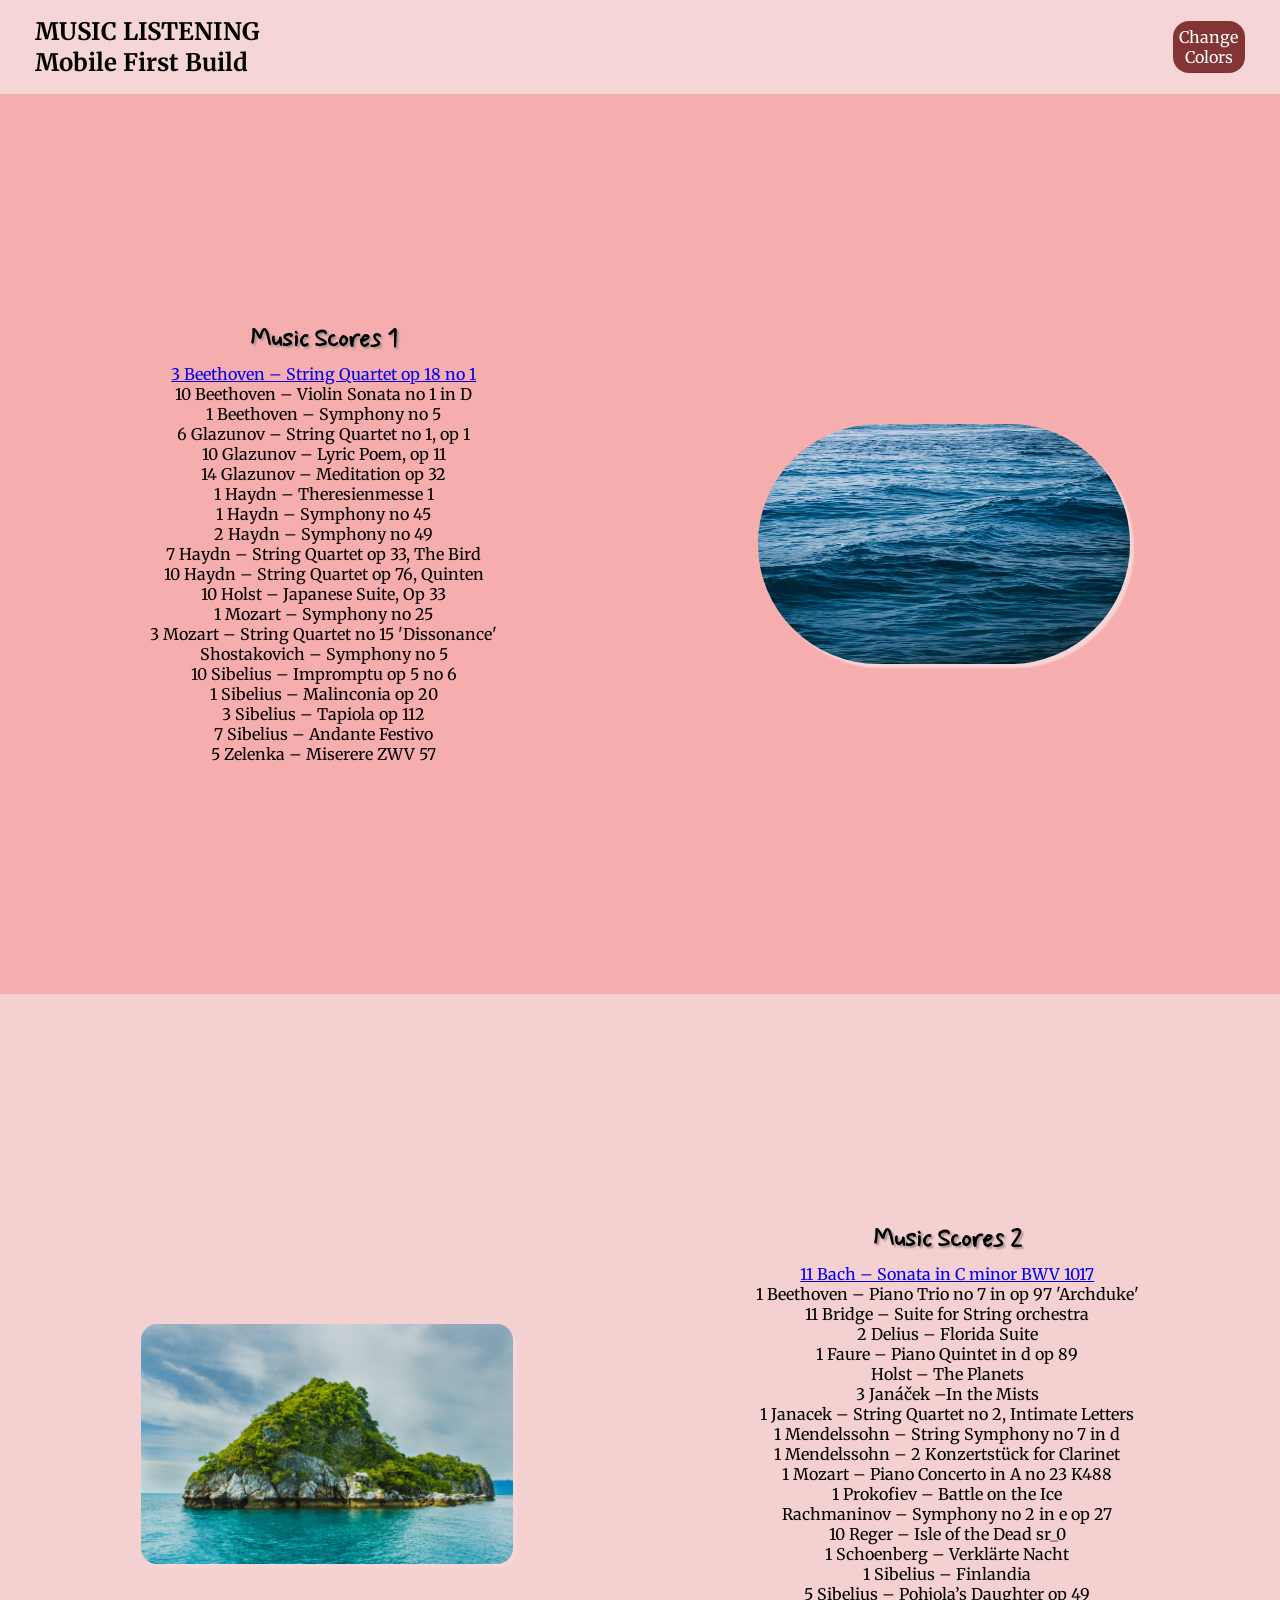
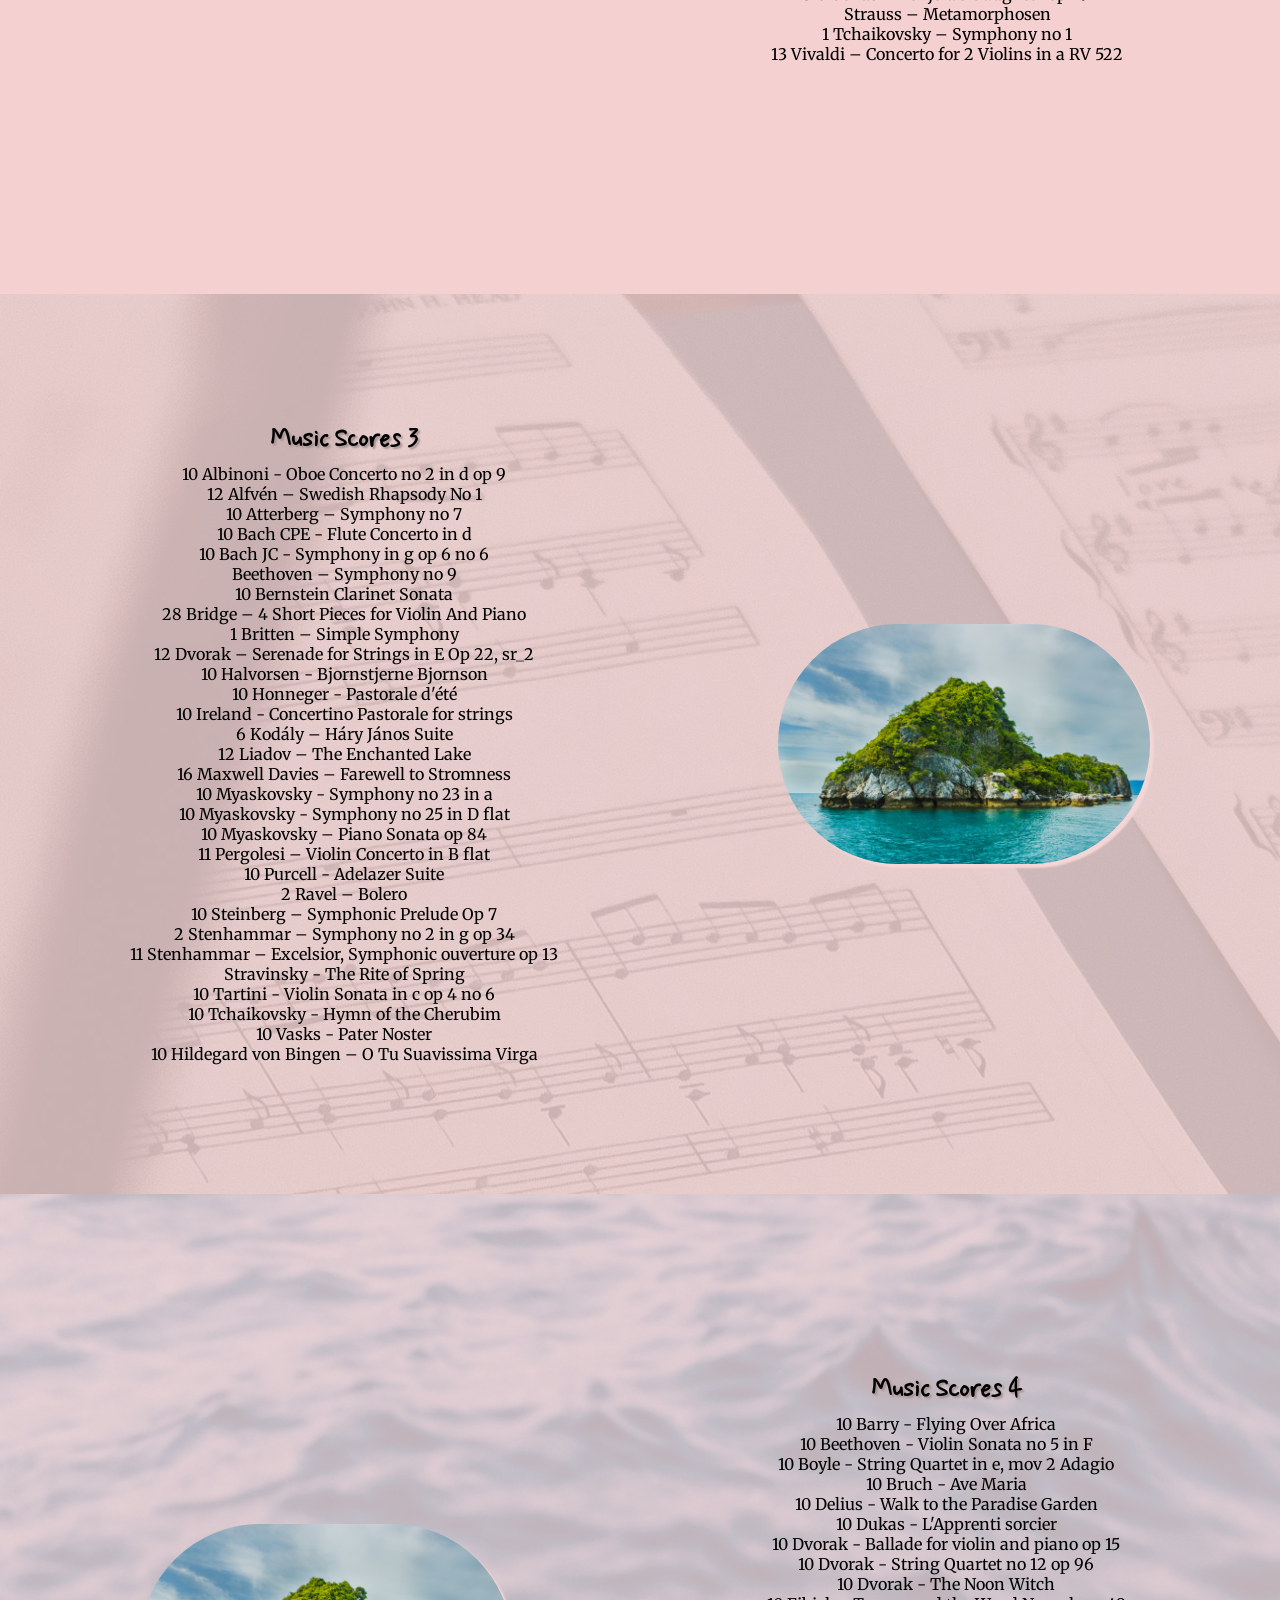
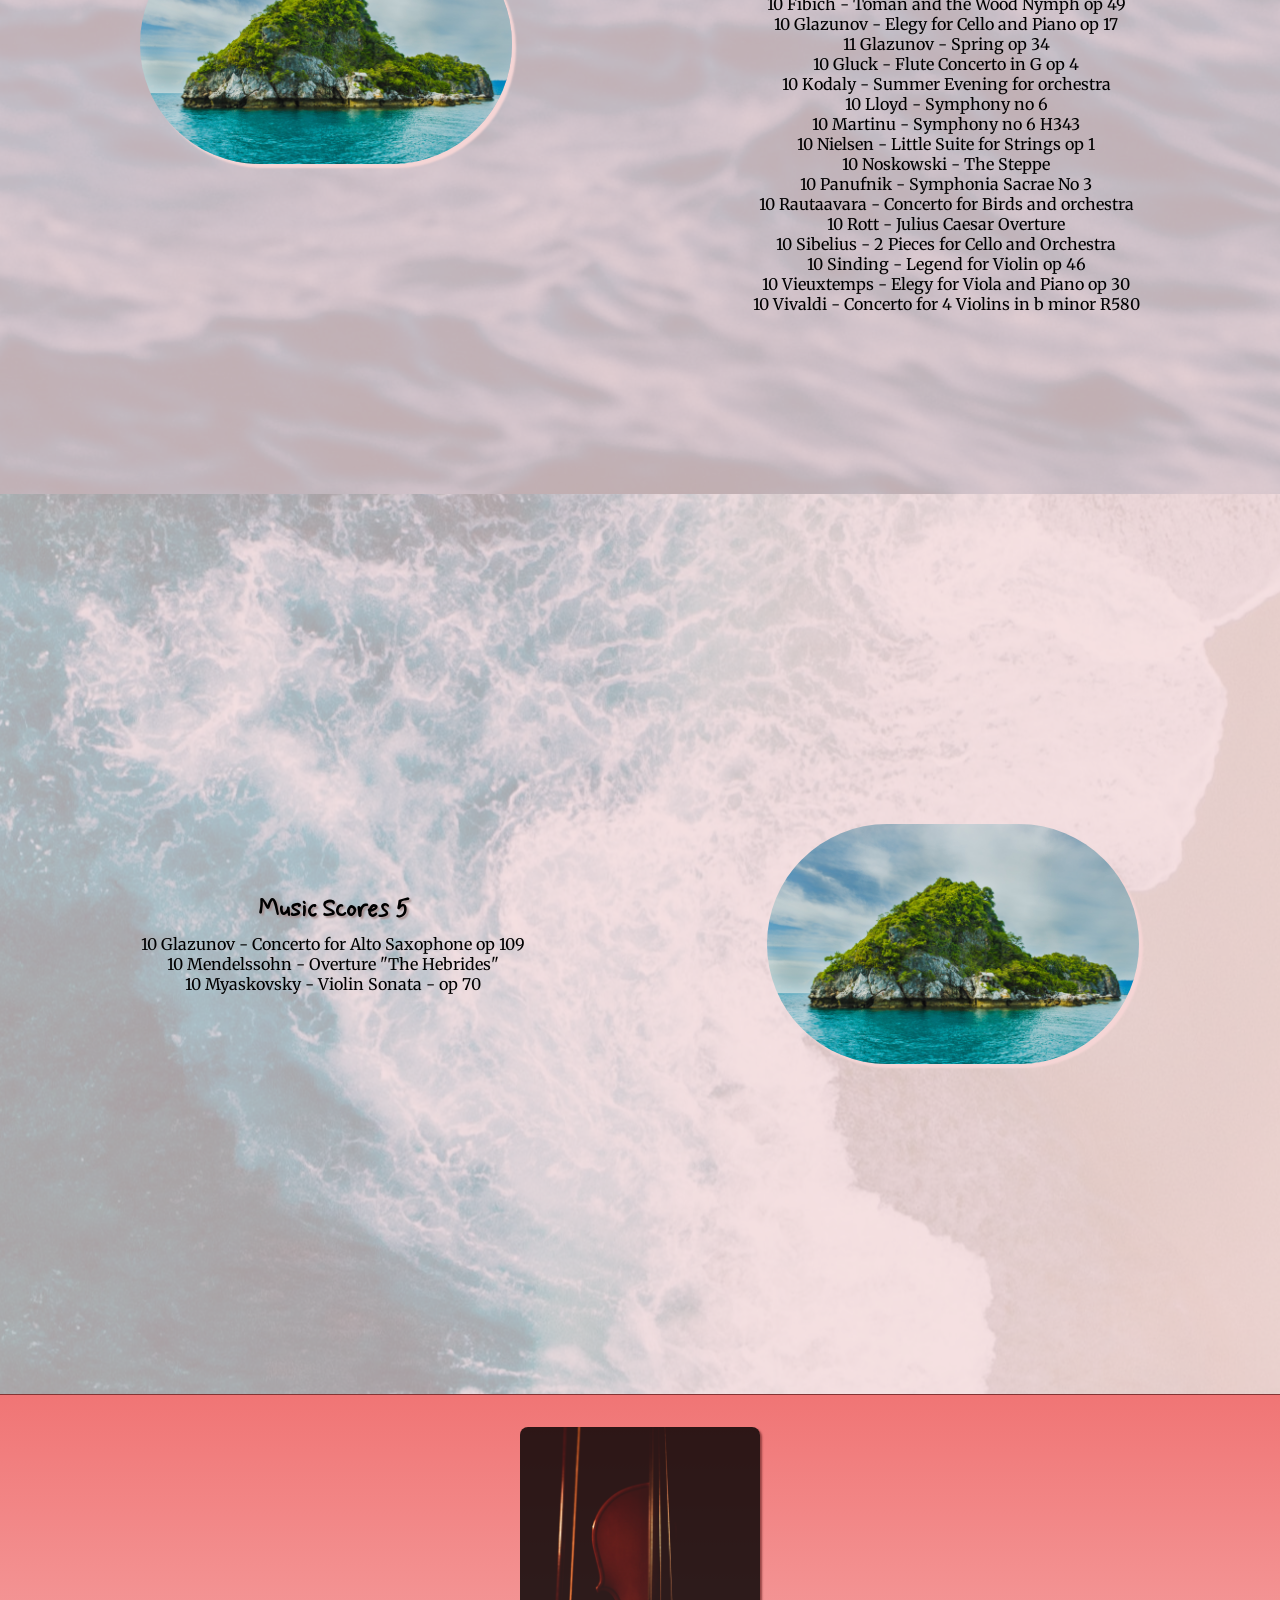
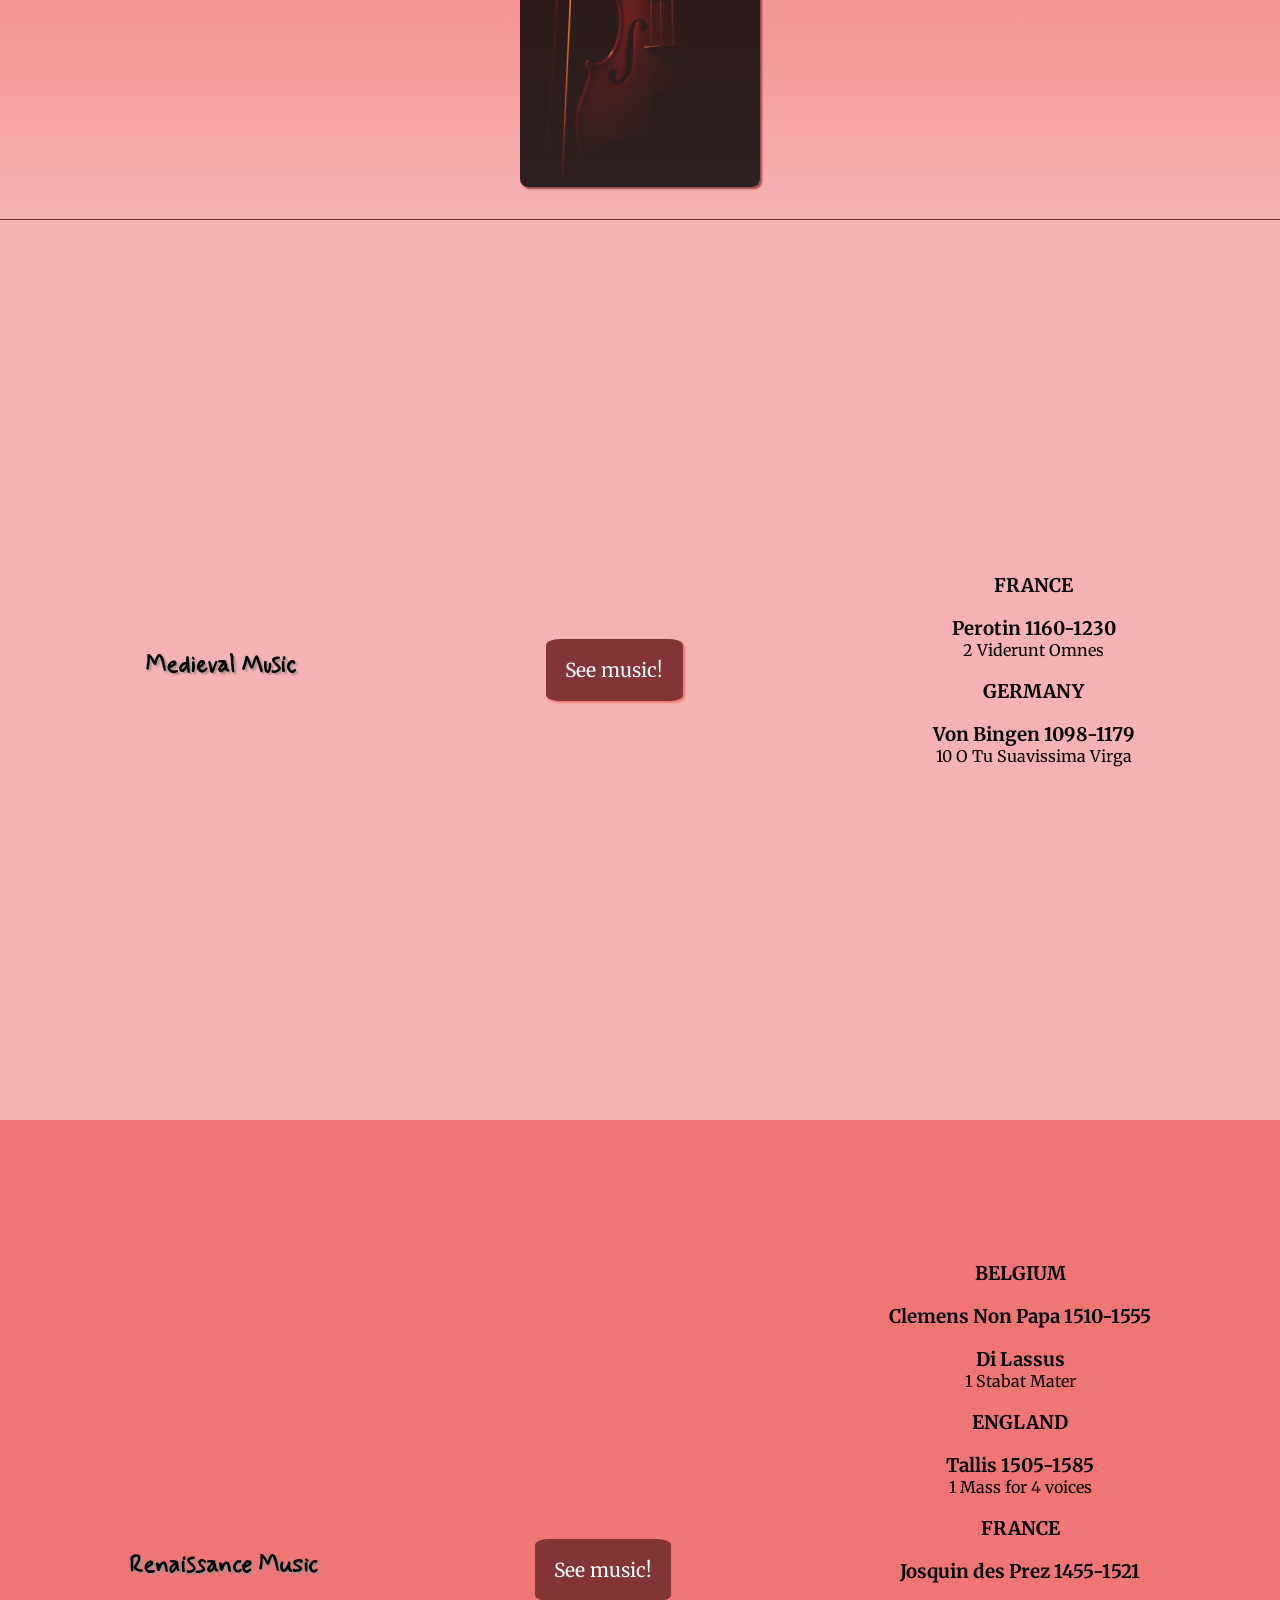
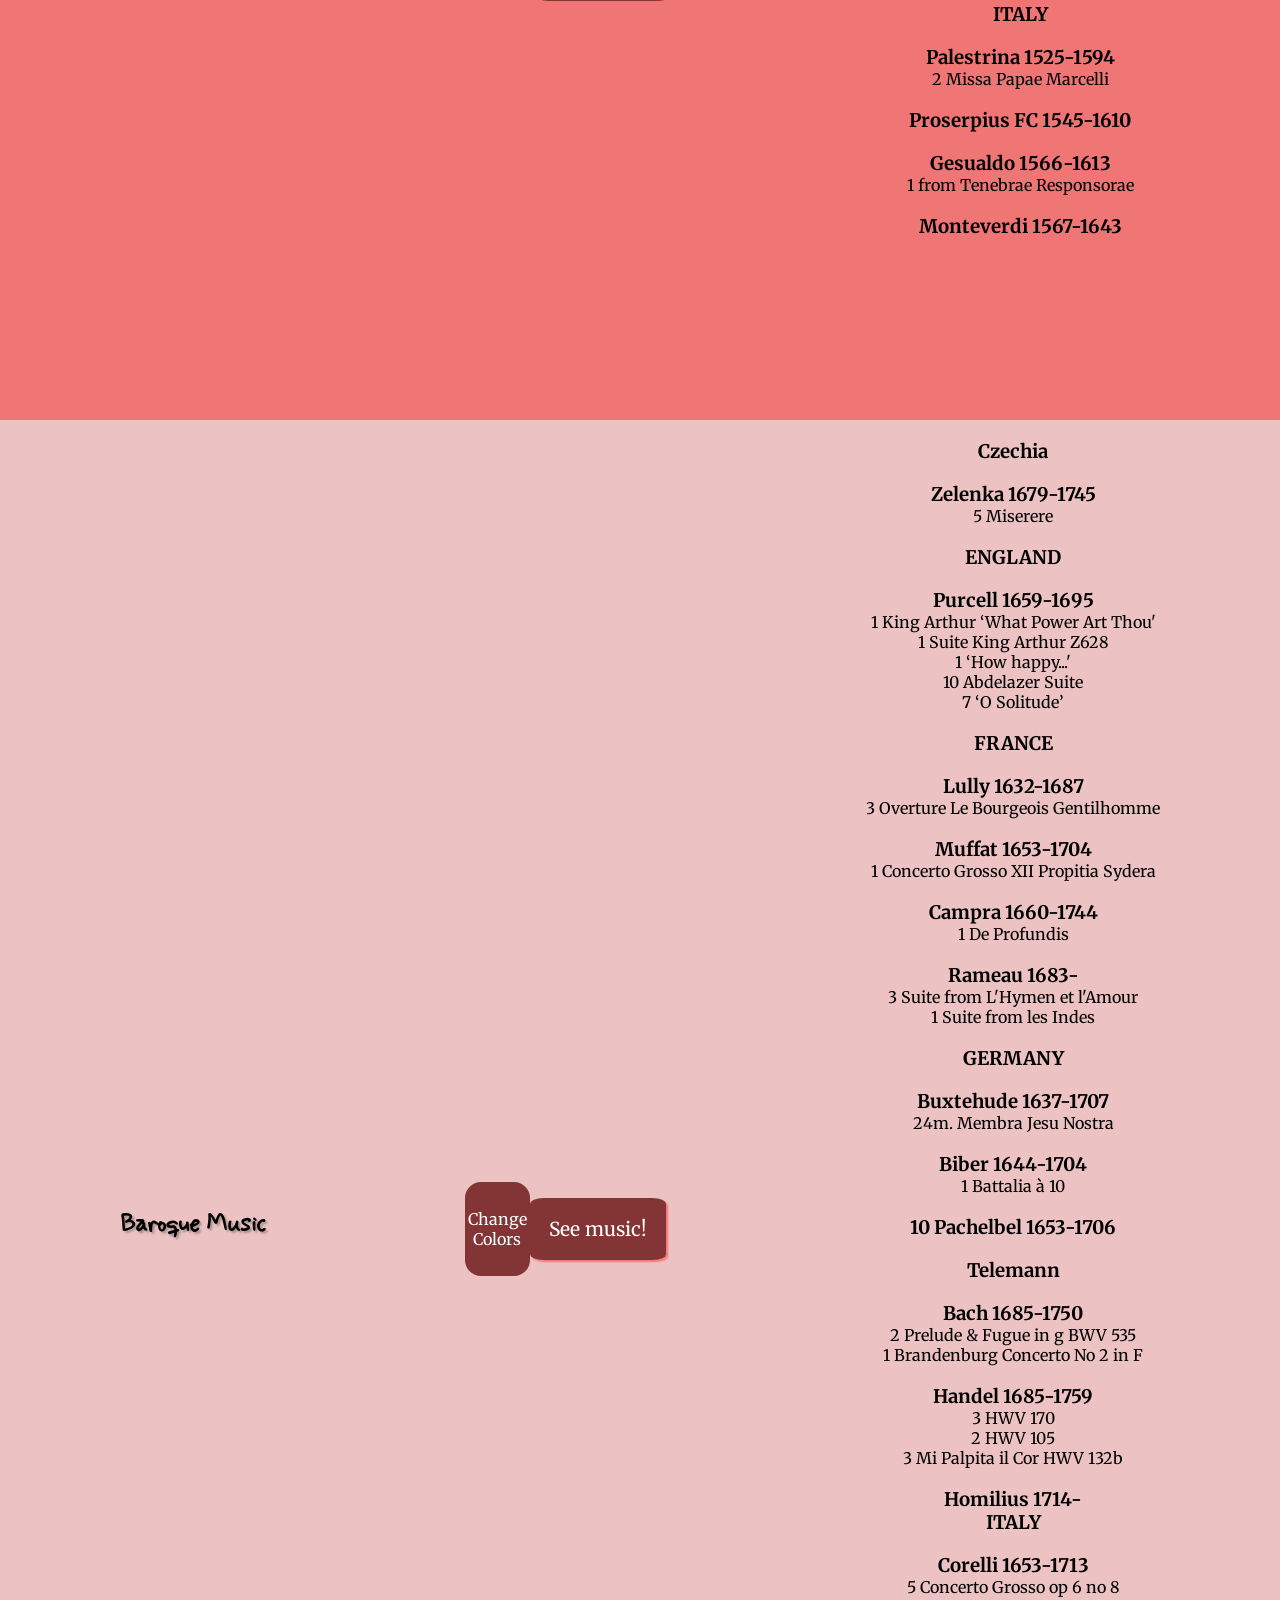
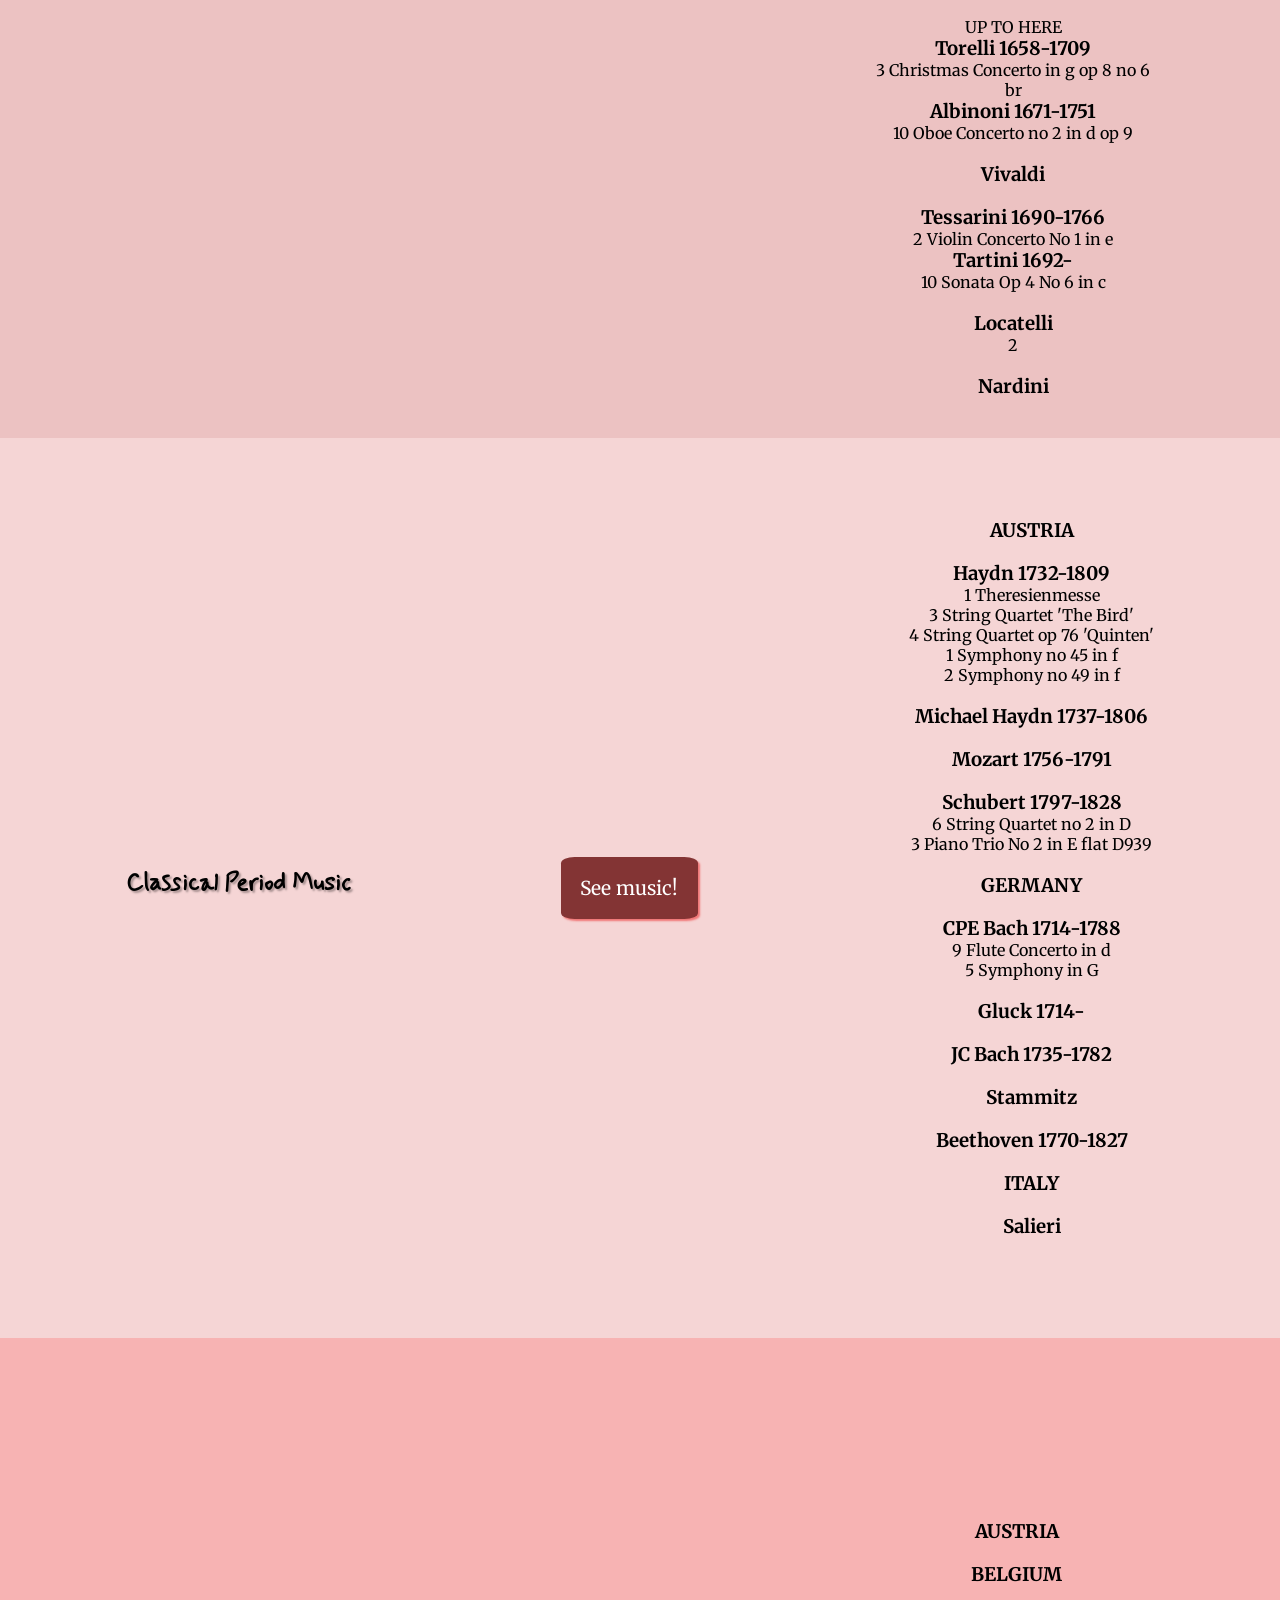
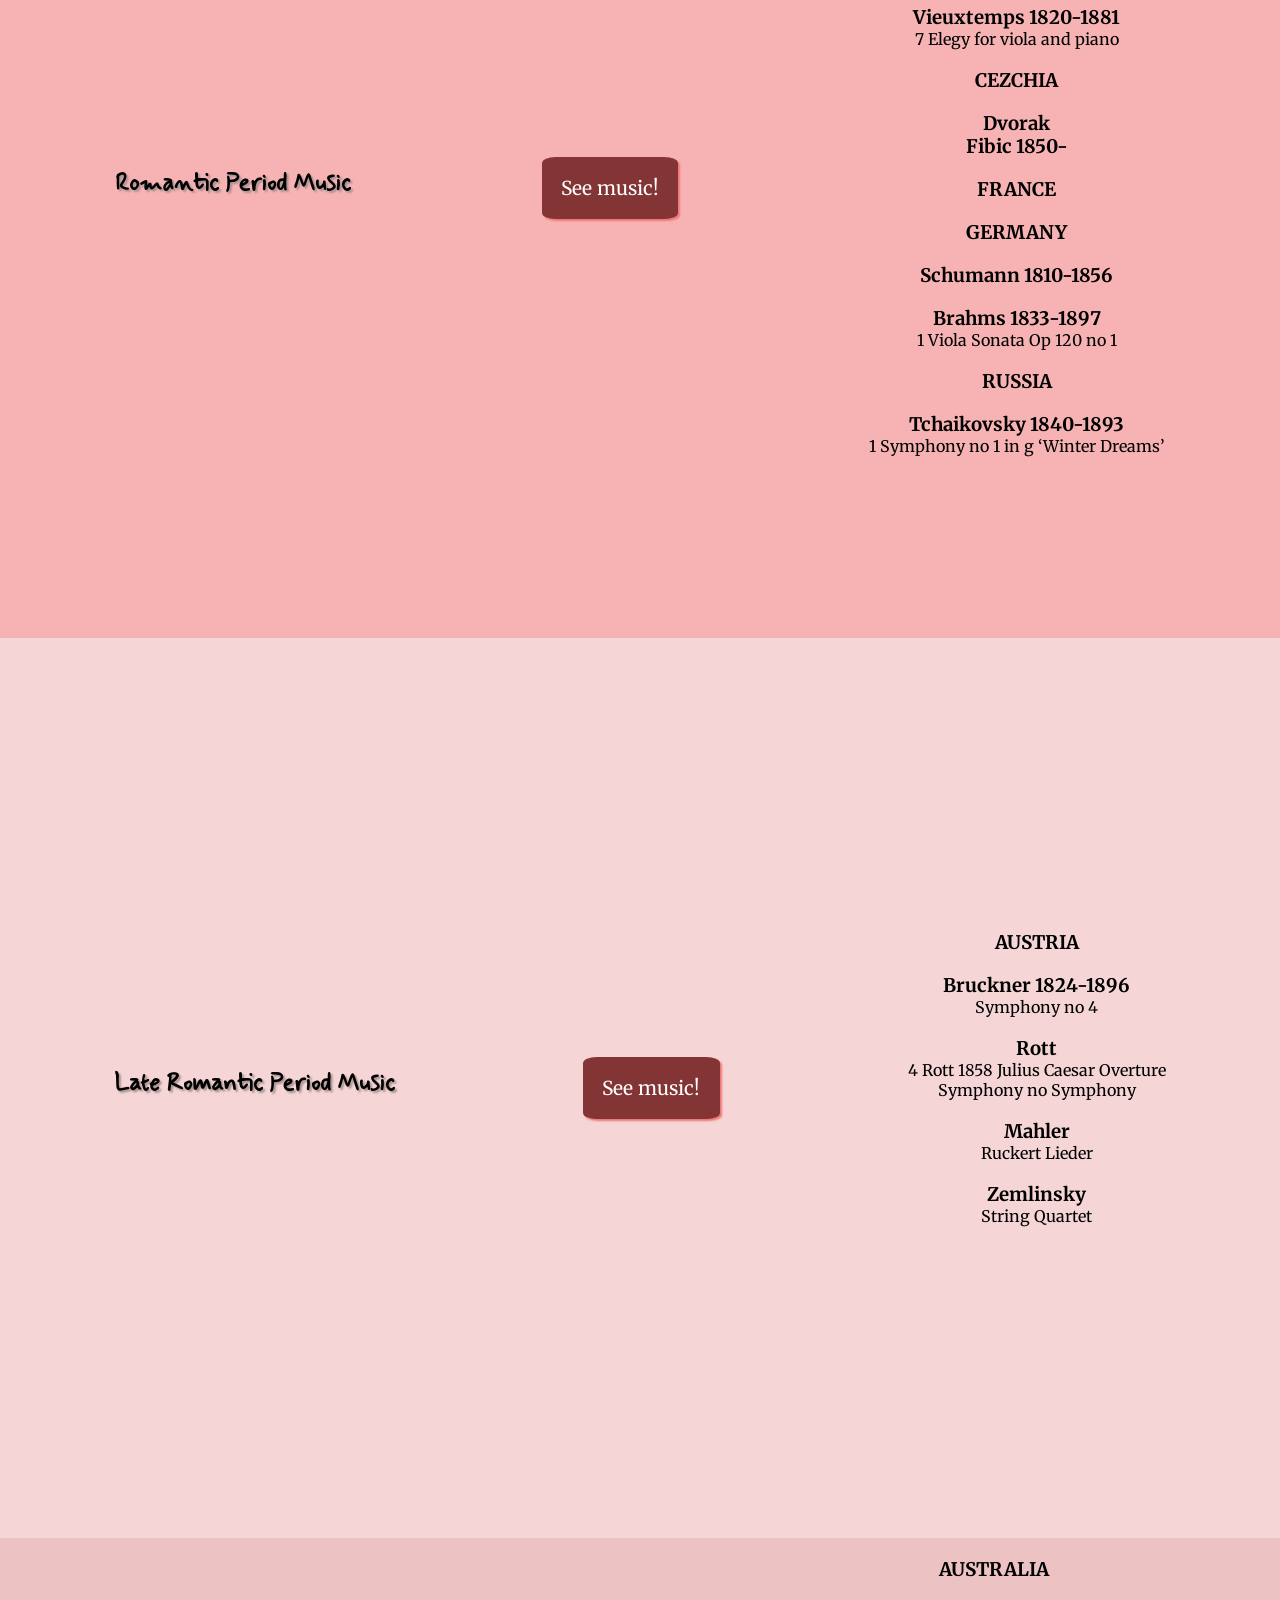
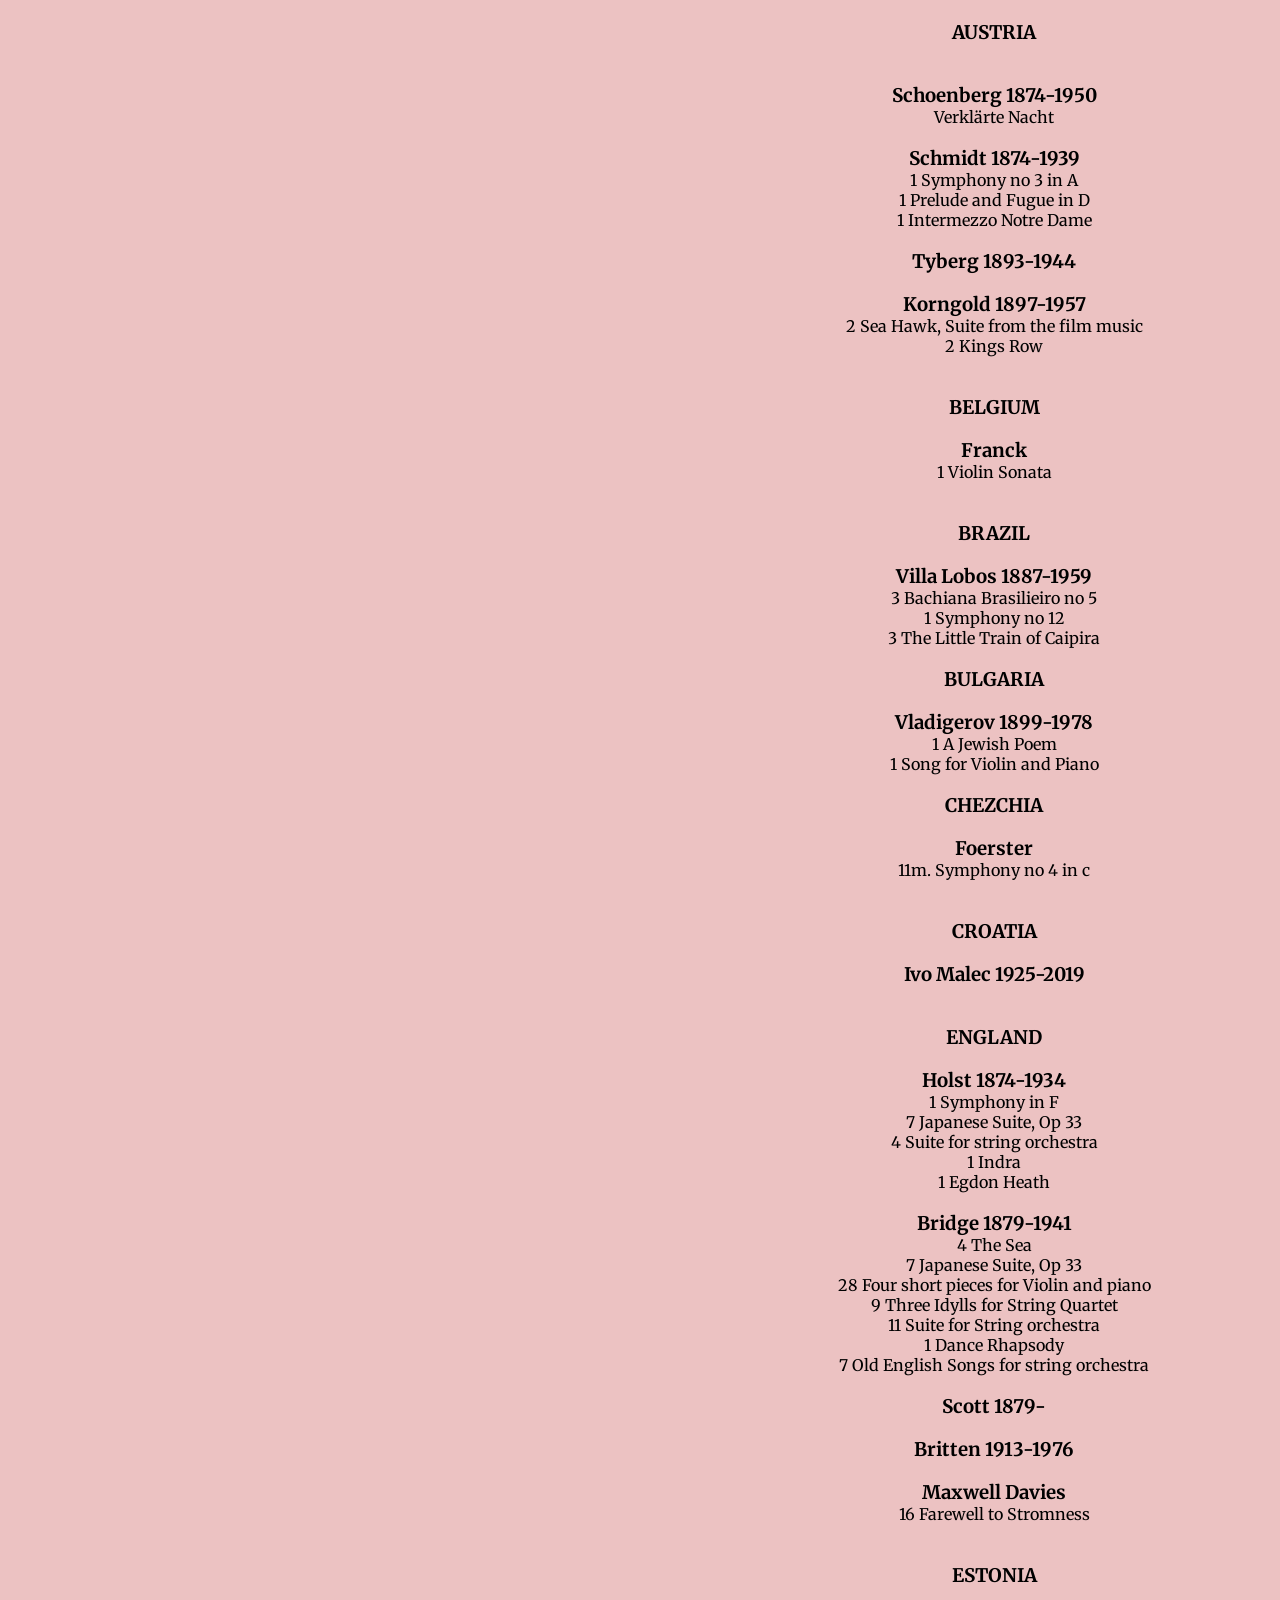
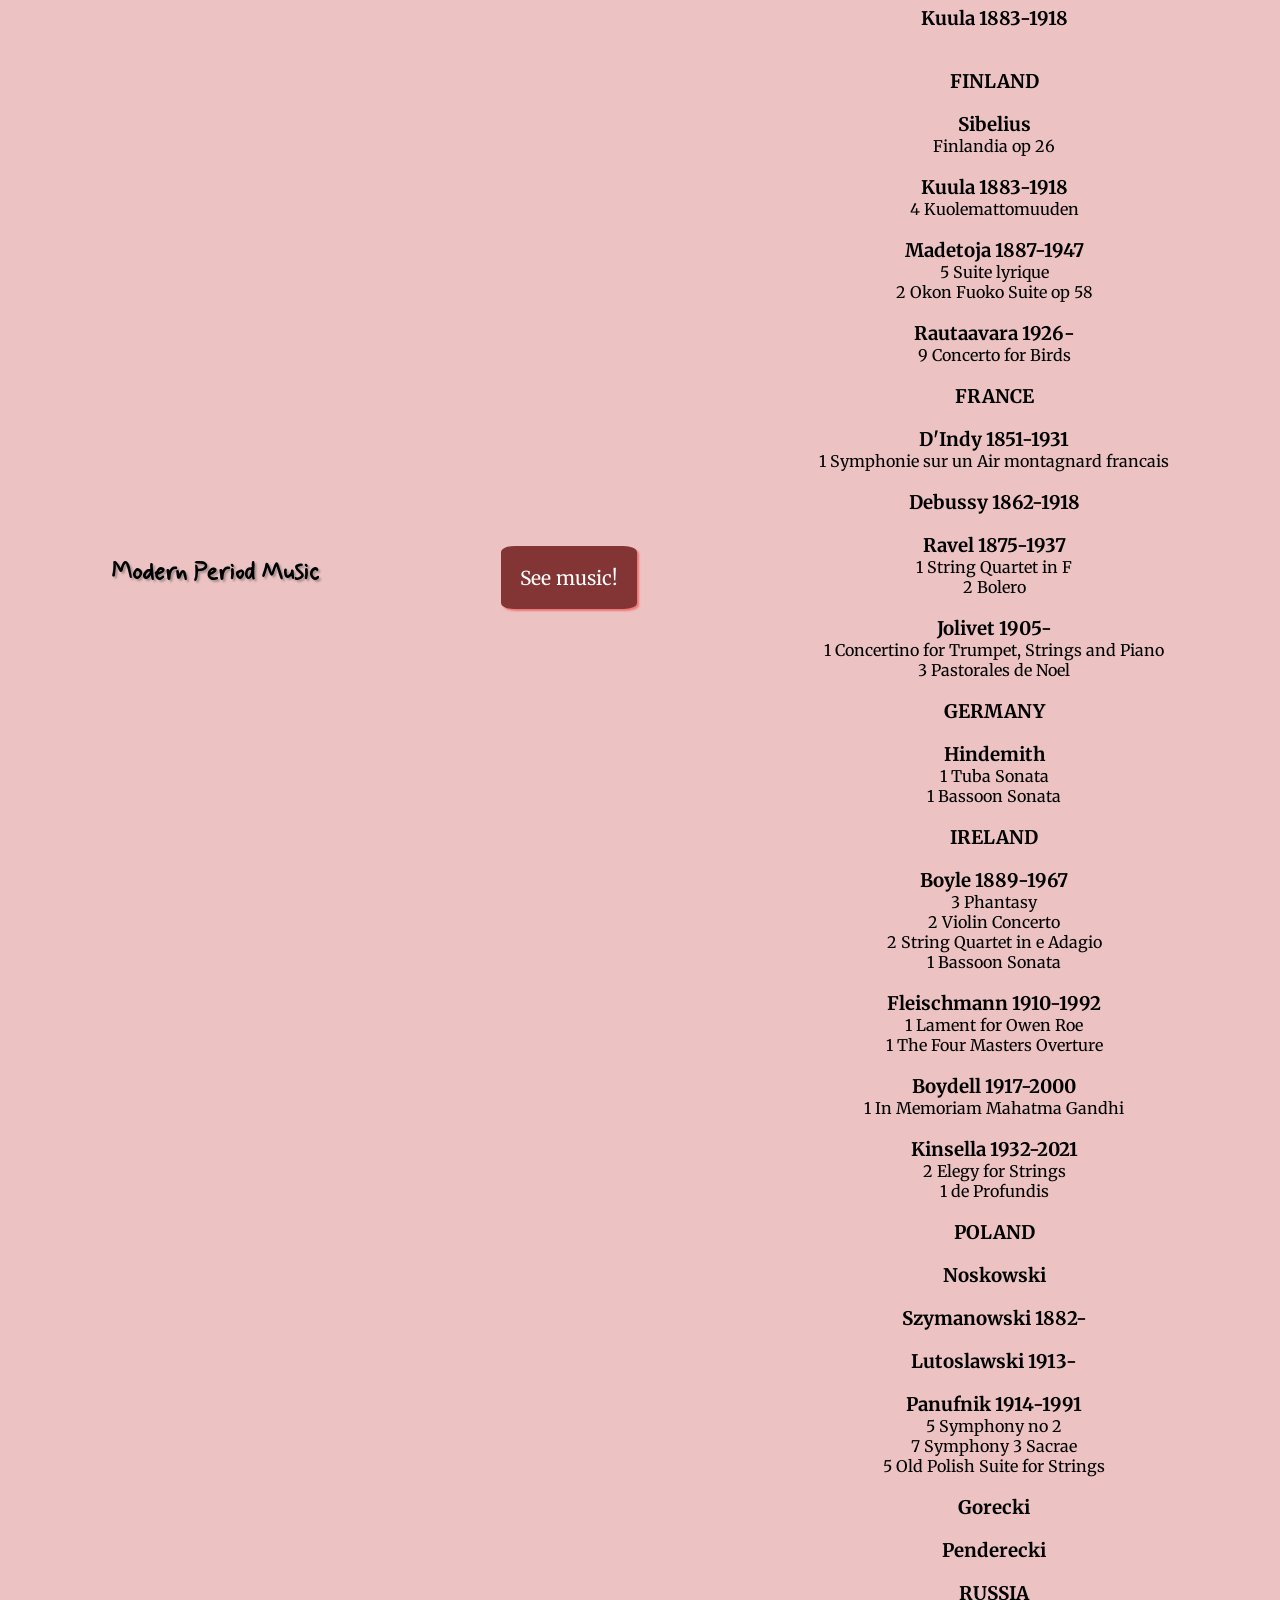
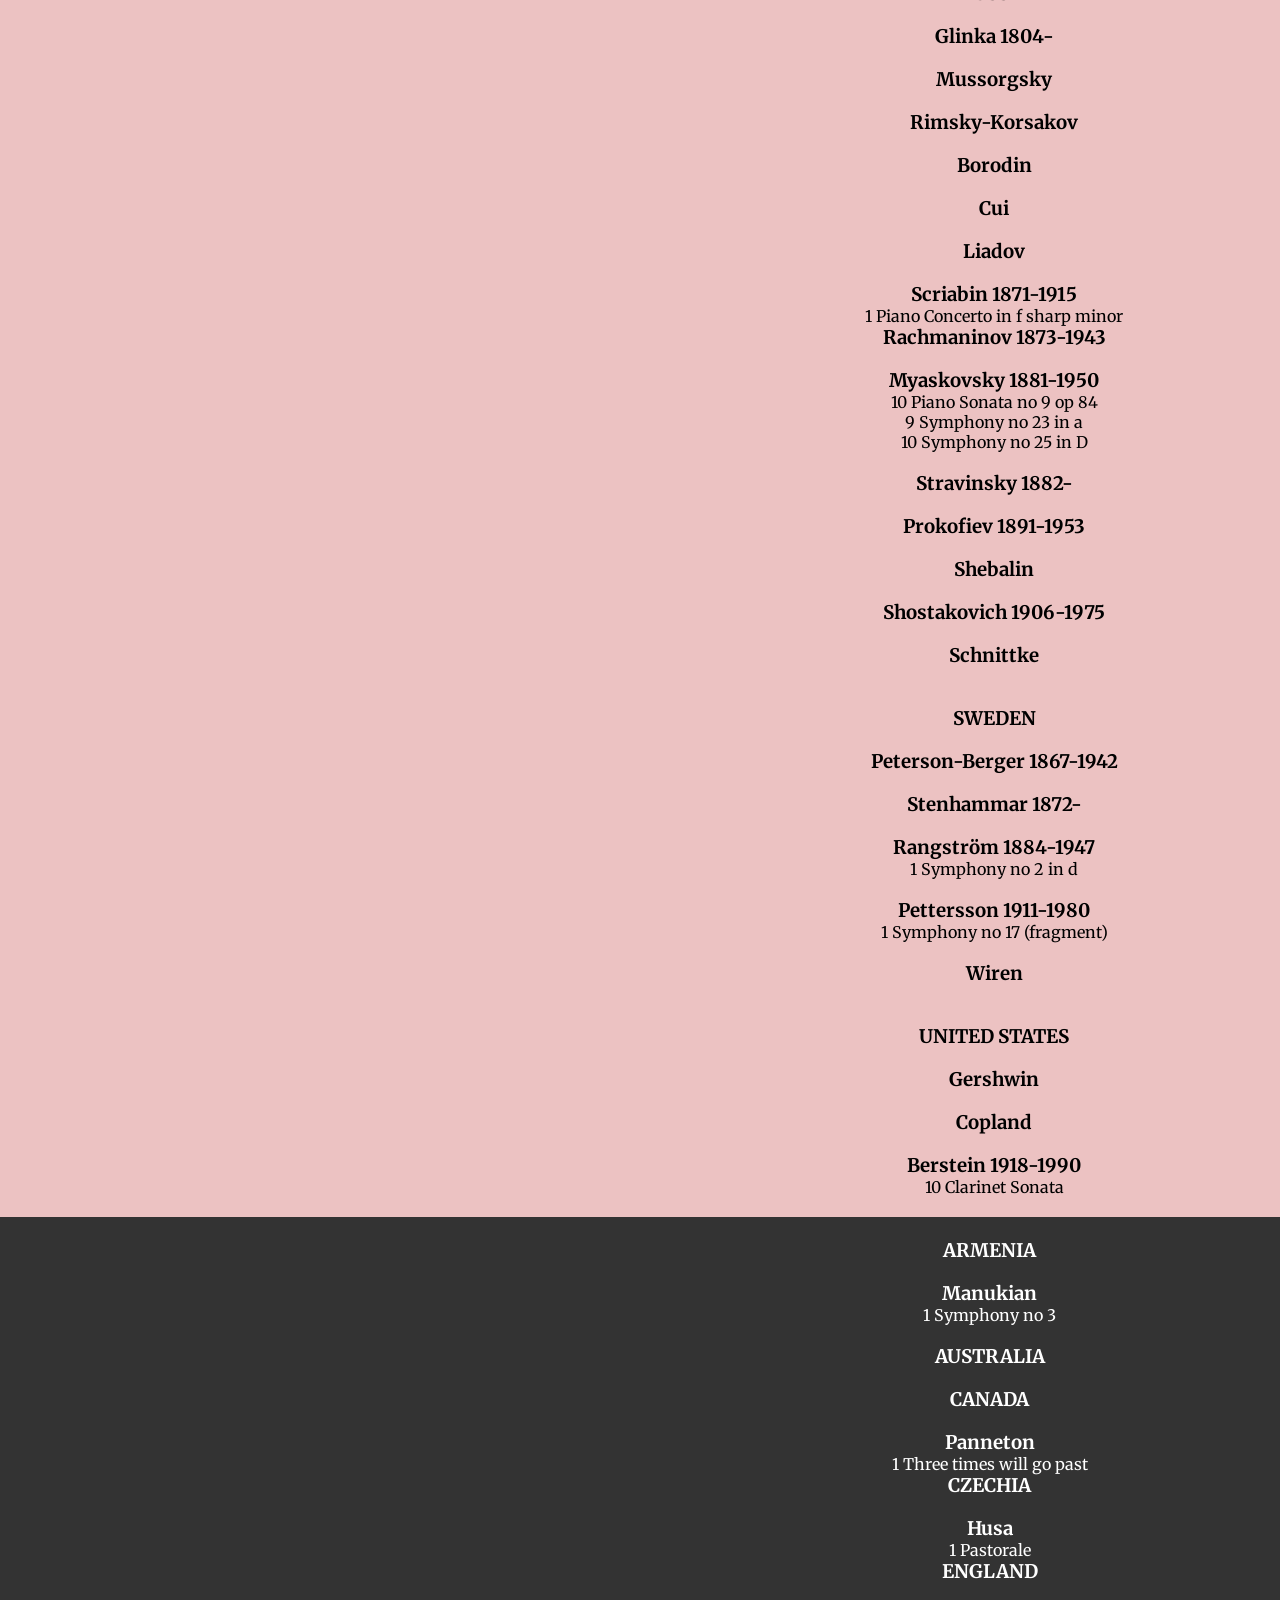
==== commit 8deb5e4b: "8.52am 23.09.17" ====
--- a/index.html
+++ b/index.html
@@ -154,6 +154,10 @@
 
   </section>
 
+
+  <!-- MUSIC SCORES 4 ||| -->
+
+
   <section class="generalsection musicscores musicscores4">
 
     <img class="msimg ms3img" src="images/sea/tom-winckels-I7oLRdM9YIw-unsplash.jpg" alt="" />
@@ -195,11 +199,13 @@
 
   </section>
 
+
+  <!-- MUSIC SCORES 5 ||| -->
+
   <section class="generalsection musicscores musicscores5">
 
-    <img class="msimg ms3img" src="images/sea/tom-winckels-I7oLRdM9YIw-unsplash.jpg" alt="" />
-
-    <div class="ms4flexover768">
+    
+    <div class="ms5flexover768">
 
       <h2>Music Scores 5</h2>
       <button class="toggle-button">See music!</button>
@@ -213,6 +219,8 @@
       </div>
 
     </div>
+    <img class="msimg ms5img" src="images/sea/tom-winckels-I7oLRdM9YIw-unsplash.jpg" alt="" />
+
 
   </section>
 
--- a/styles.css
+++ b/styles.css
@@ -131,7 +131,8 @@
   .musicscores1 button,
   .musicscores2 button,
   .musicscores3 button,
-  .musicscores4 button {
+  .musicscores4 button, 
+  .musicscores5 button {
     display: none;
   }
 }
@@ -385,6 +386,61 @@
   }
 }
 
+/* MUSIC SCORES 5 */
+
+.musicscores5 {
+  background-color: var(--COLOR-SEVEN);
+  background-image: url(images/sea/shifaaz-shamoon-okVXy9tG3KY-unsplash.jpg);
+  /* background-size: 80% 70%; */
+  background-repeat: no-repeat;
+  background-position: center;
+
+  position: relative;
+  isolation: isolate;
+}
+
+.musicscores5::after {
+  content: "";
+  position: absolute;
+  /* background-size: 80% 70%; */
+  background-repeat: no-repeat;
+  background-position: center;
+  z-index: -1;
+  inset: 0;
+  background-color: var(--COLOR-THREE);
+  opacity: 0.69;
+}
+
+.ms5img {
+  display: none;
+  border-radius: 1rem; 
+  box-shadow: 4px 4px 2px var(--COLOR-THREE);
+}
+
+@media screen and (min-width: 600px) {
+  .musicscores1 .hidden-section {
+    display: block
+  }
+}
+
+@media screen and (min-width: 768px) {
+  .musicscores5 {
+    min-height: 150vh;
+  }
+
+  .ms5img {
+    display: block;
+    width: 30%;
+    height: 240px;
+  }
+
+  .ms5flexover768 {
+    display: flex;
+    flex-direction: column;
+  }
+}
+
+
 /* MUSIC SCORES GENERAL ||| */
 
 .msimg {
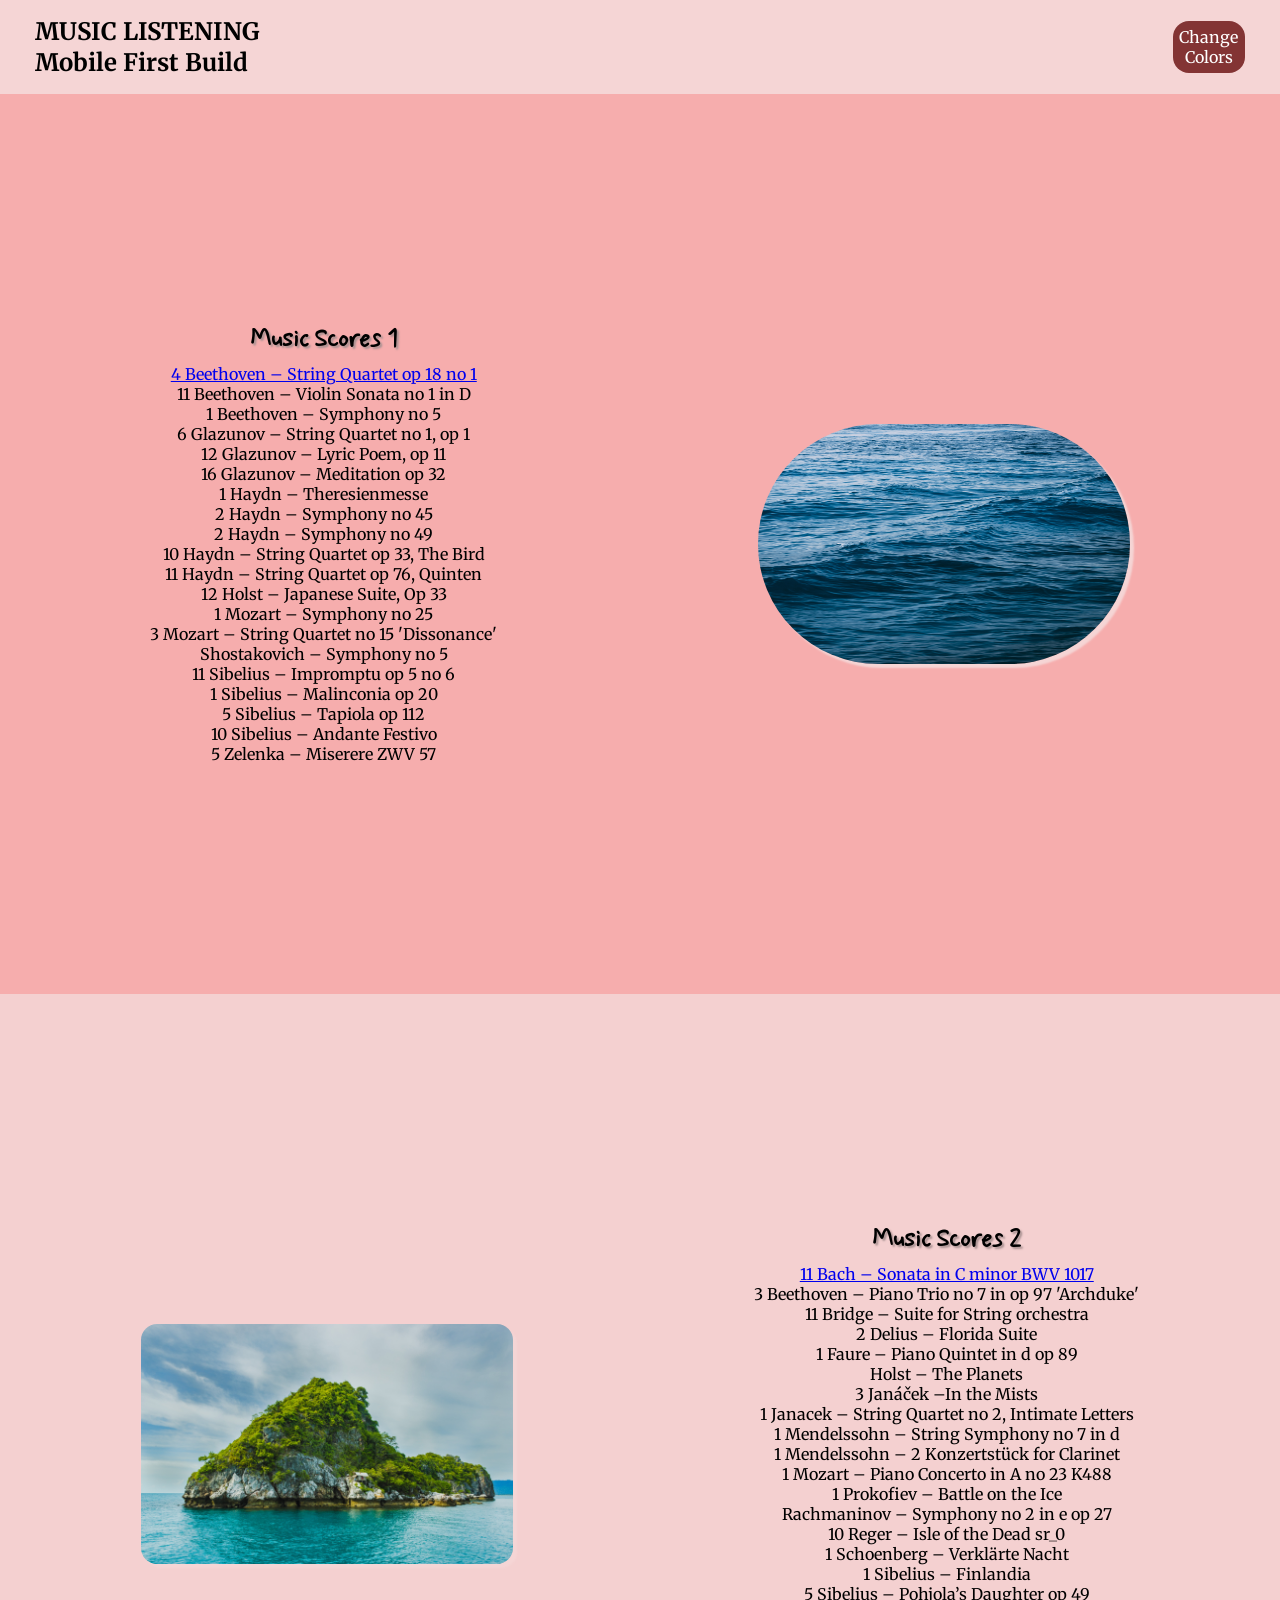
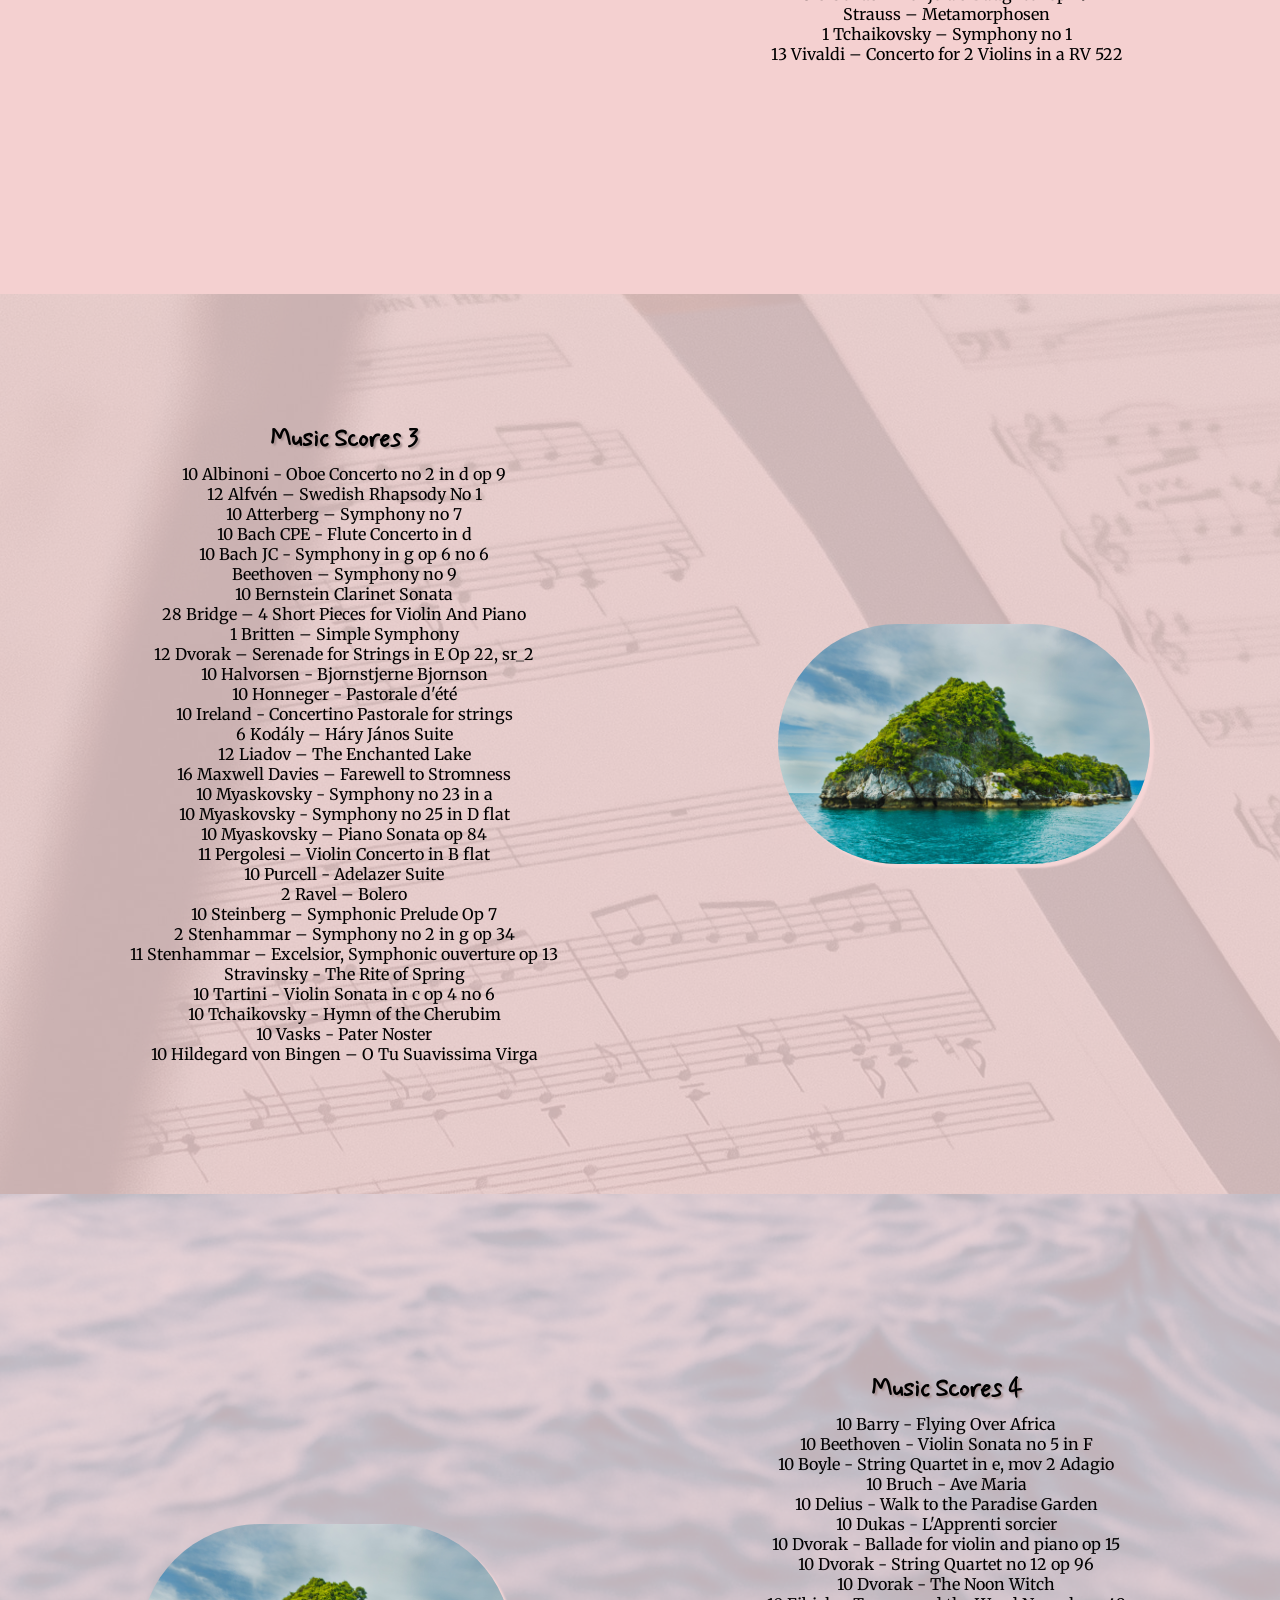
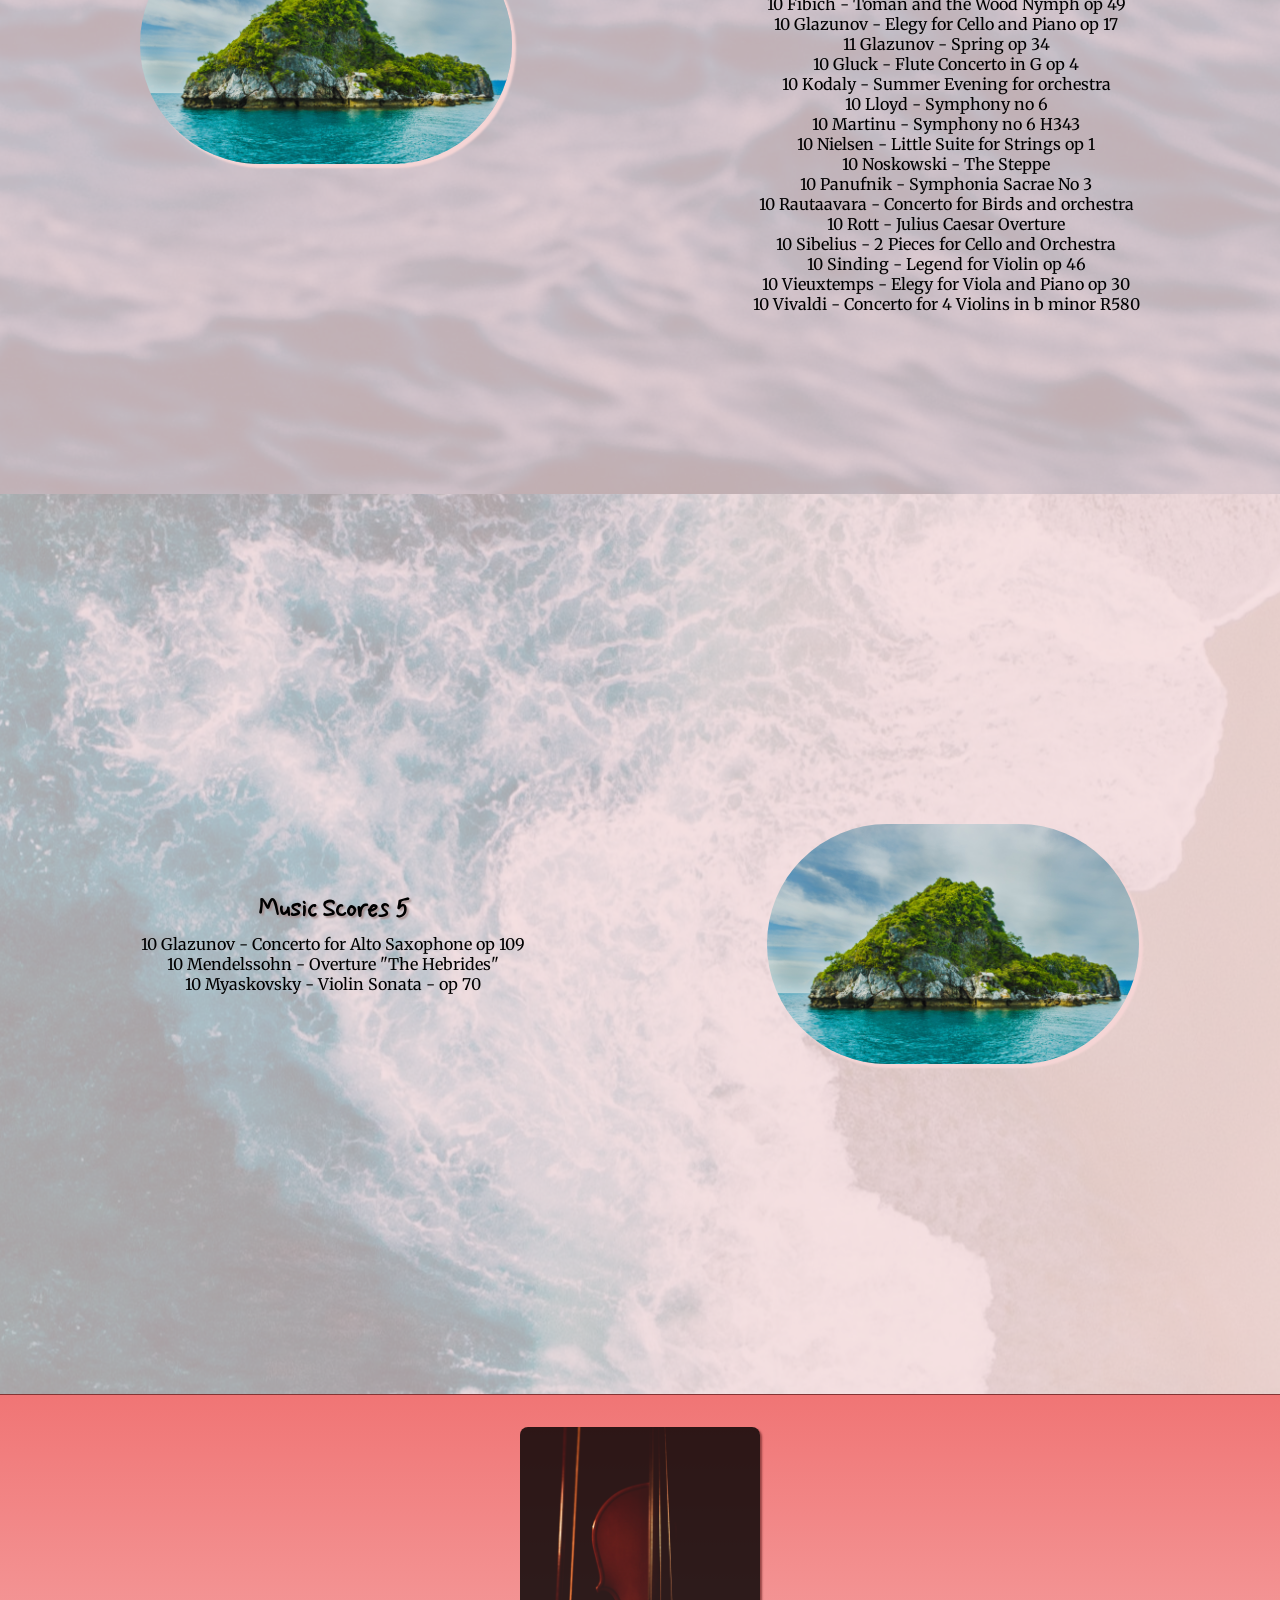
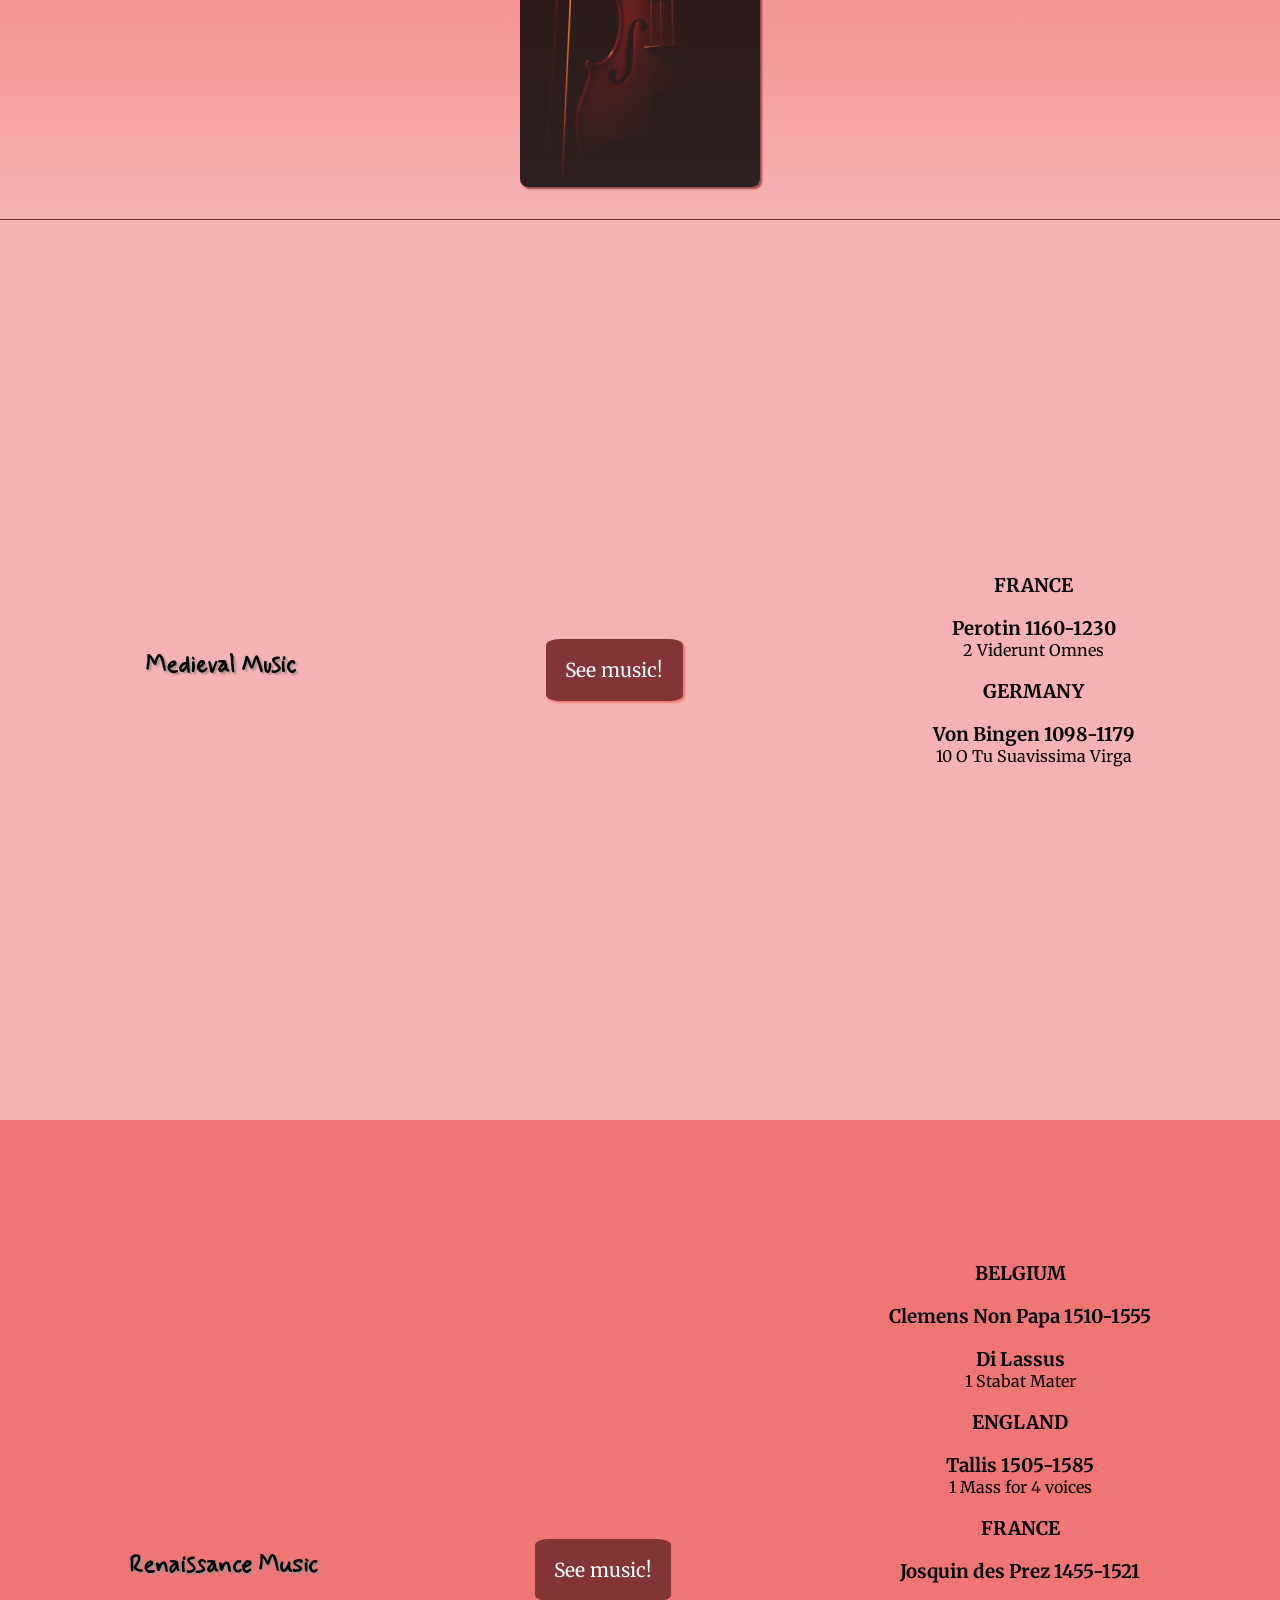
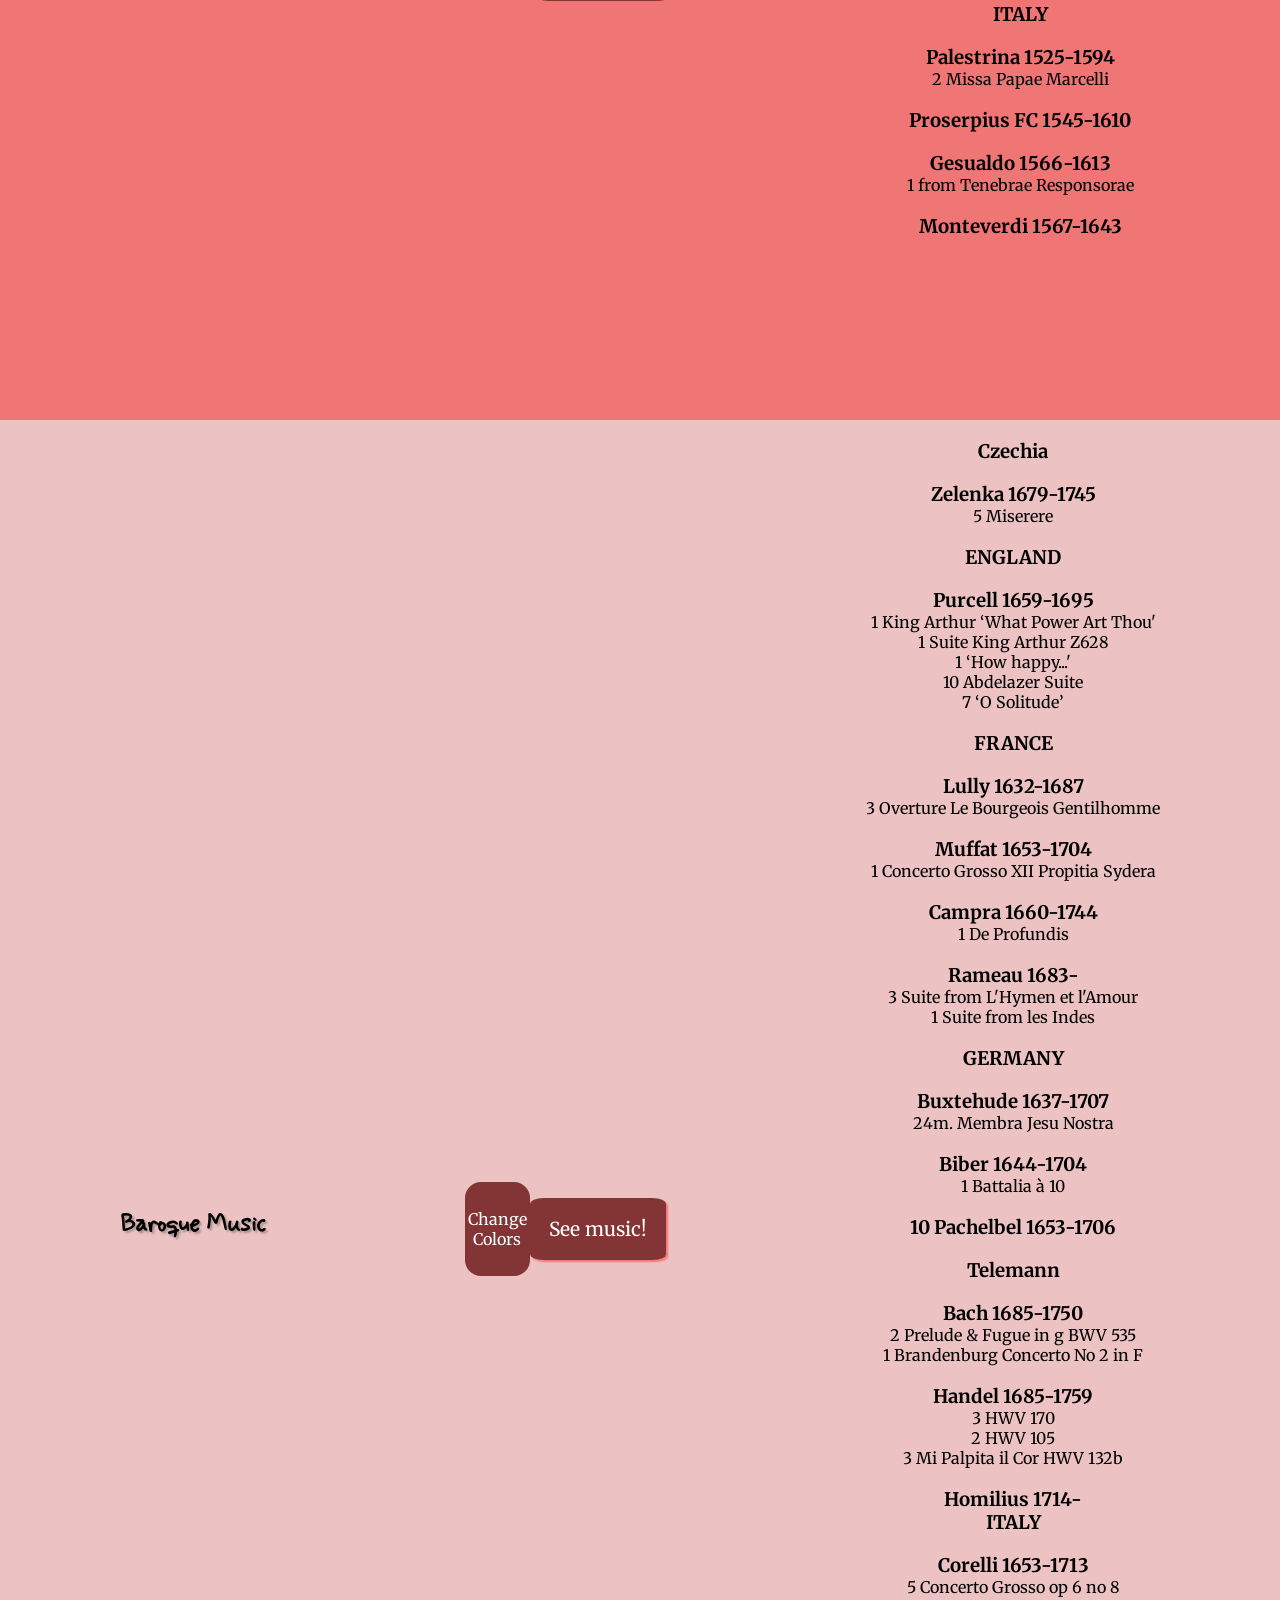
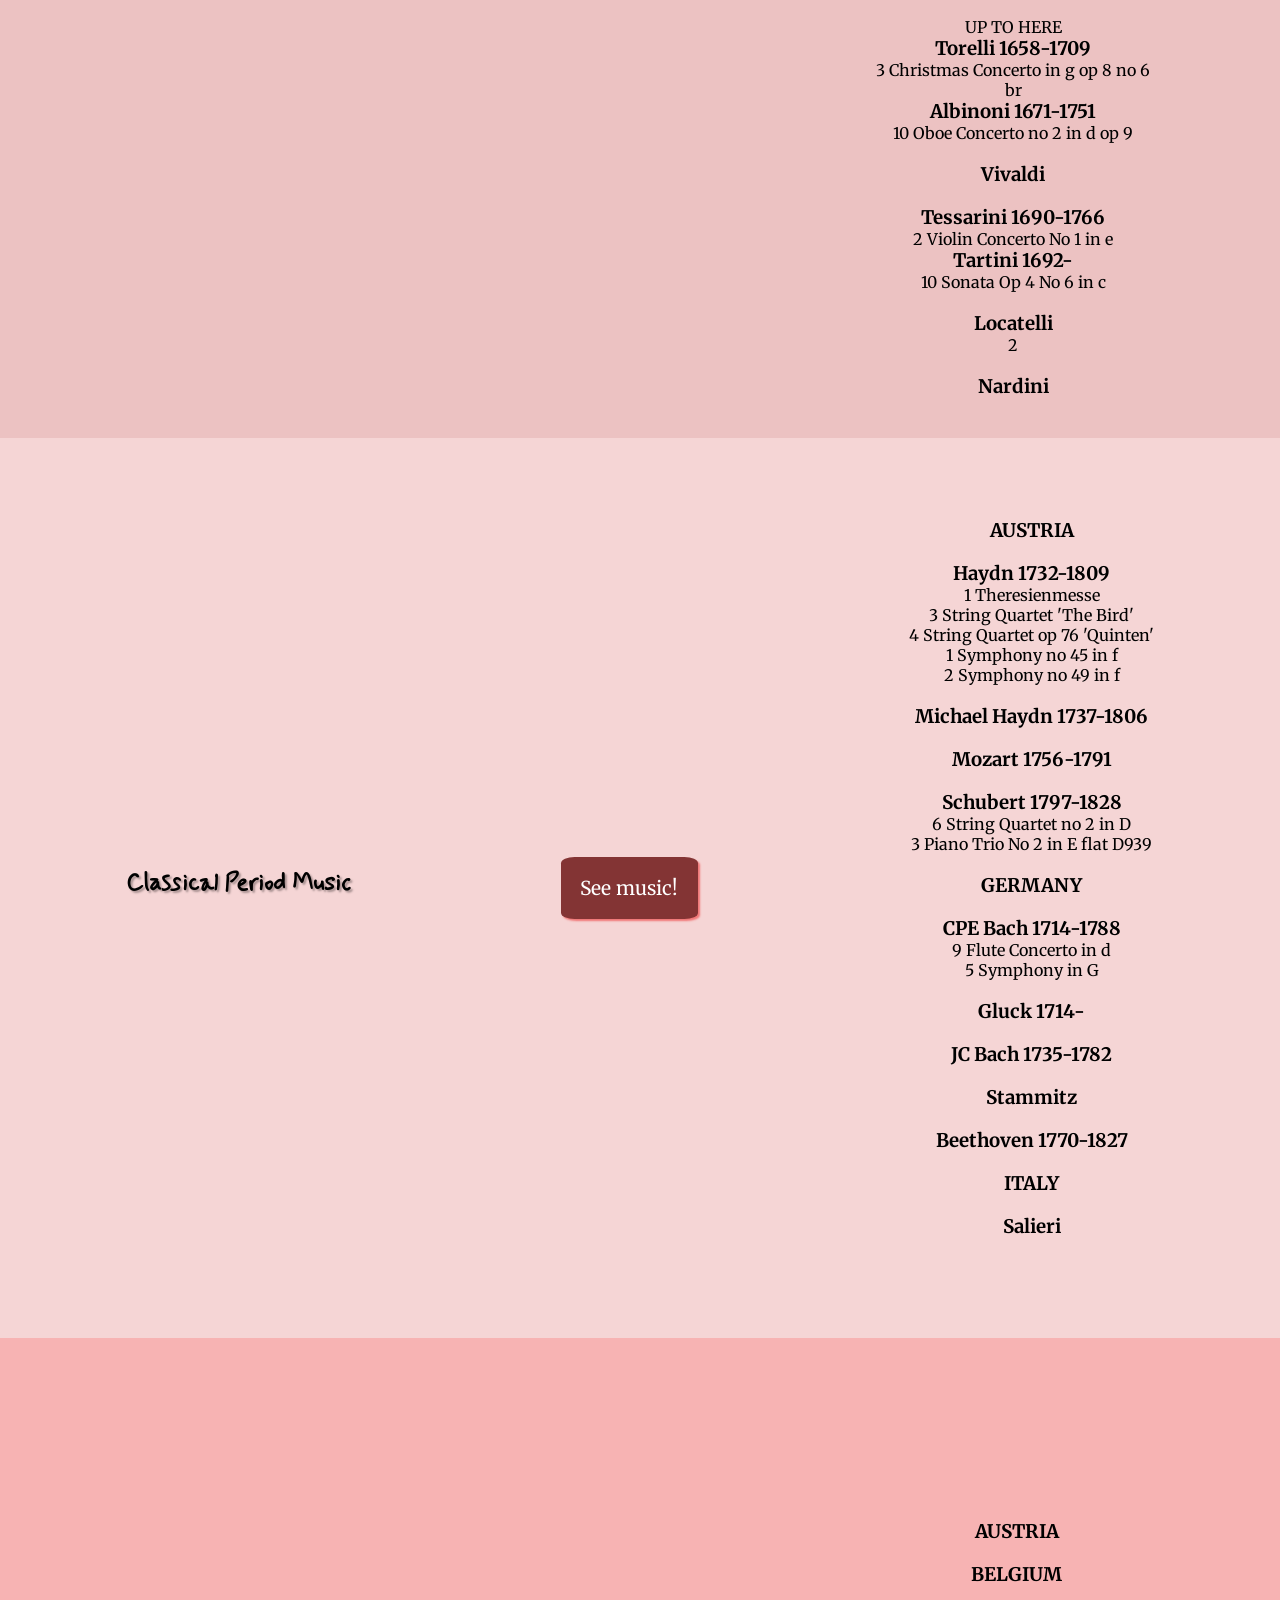
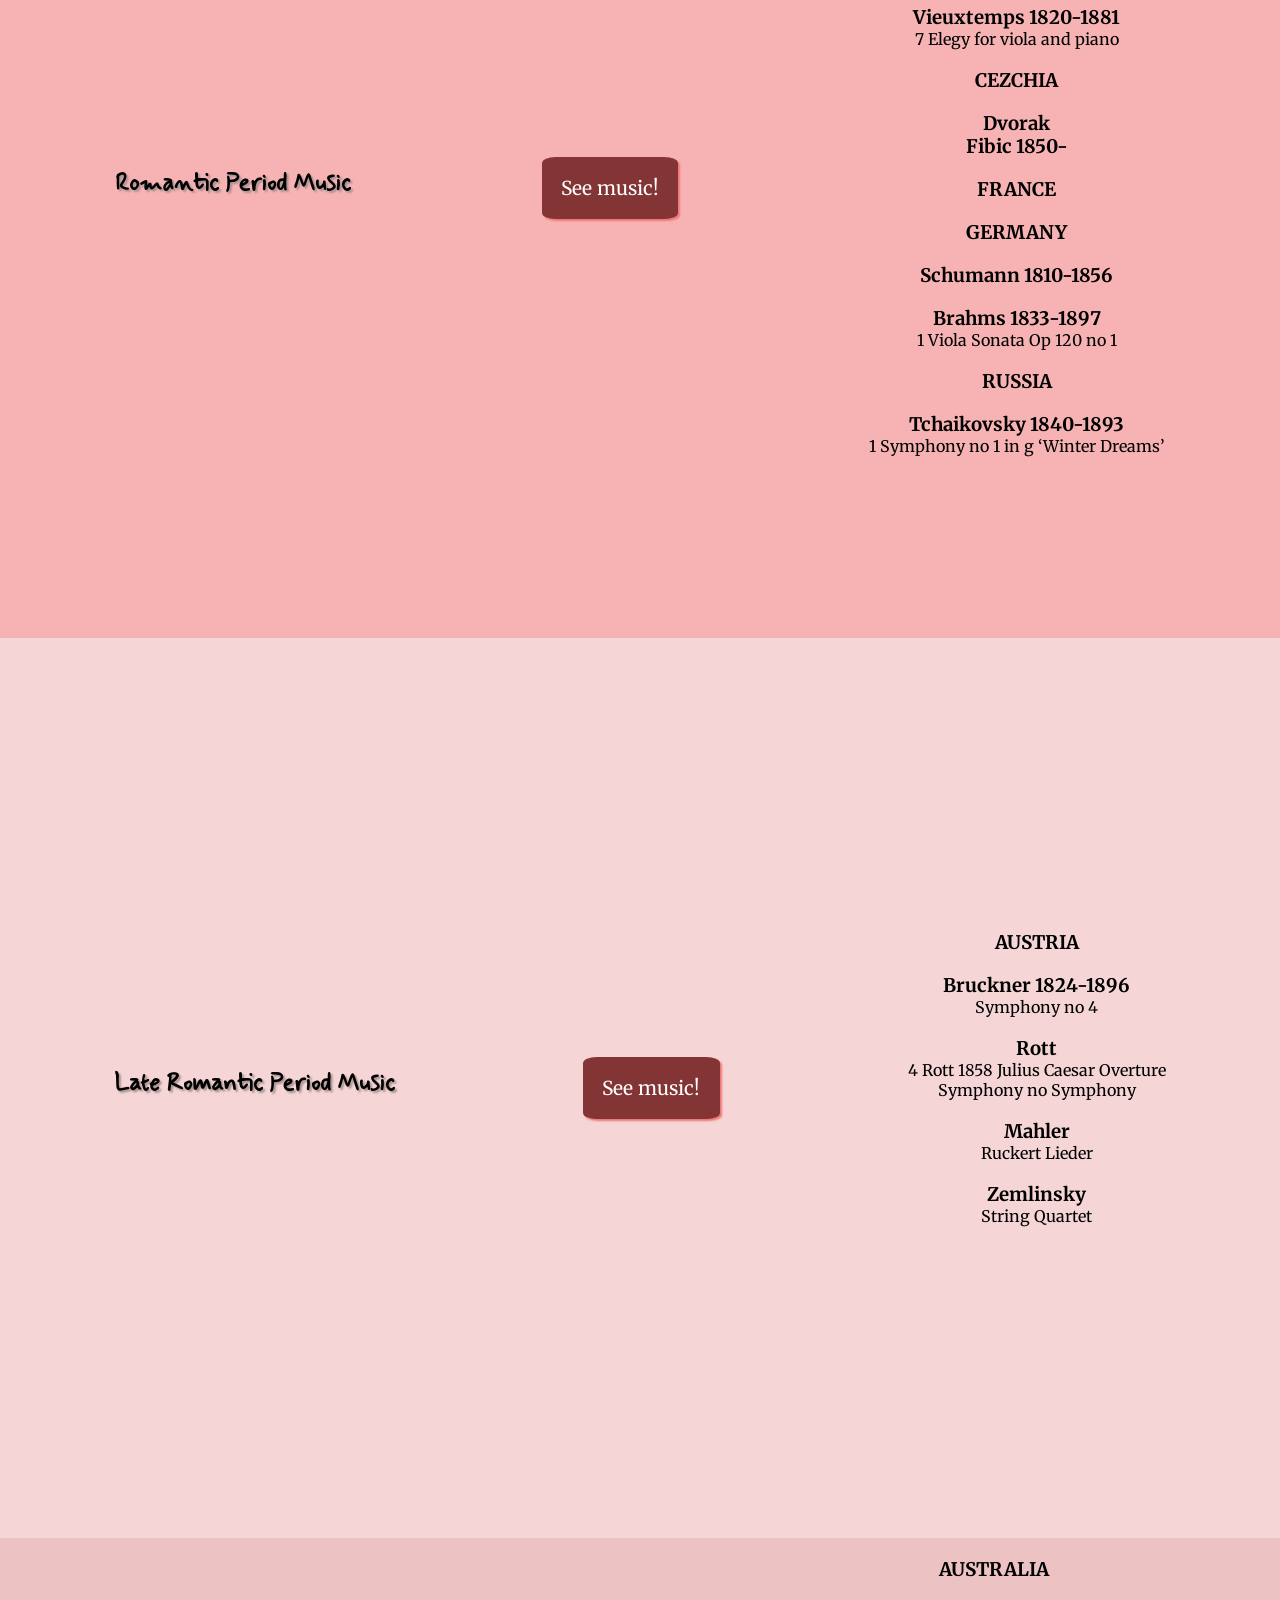
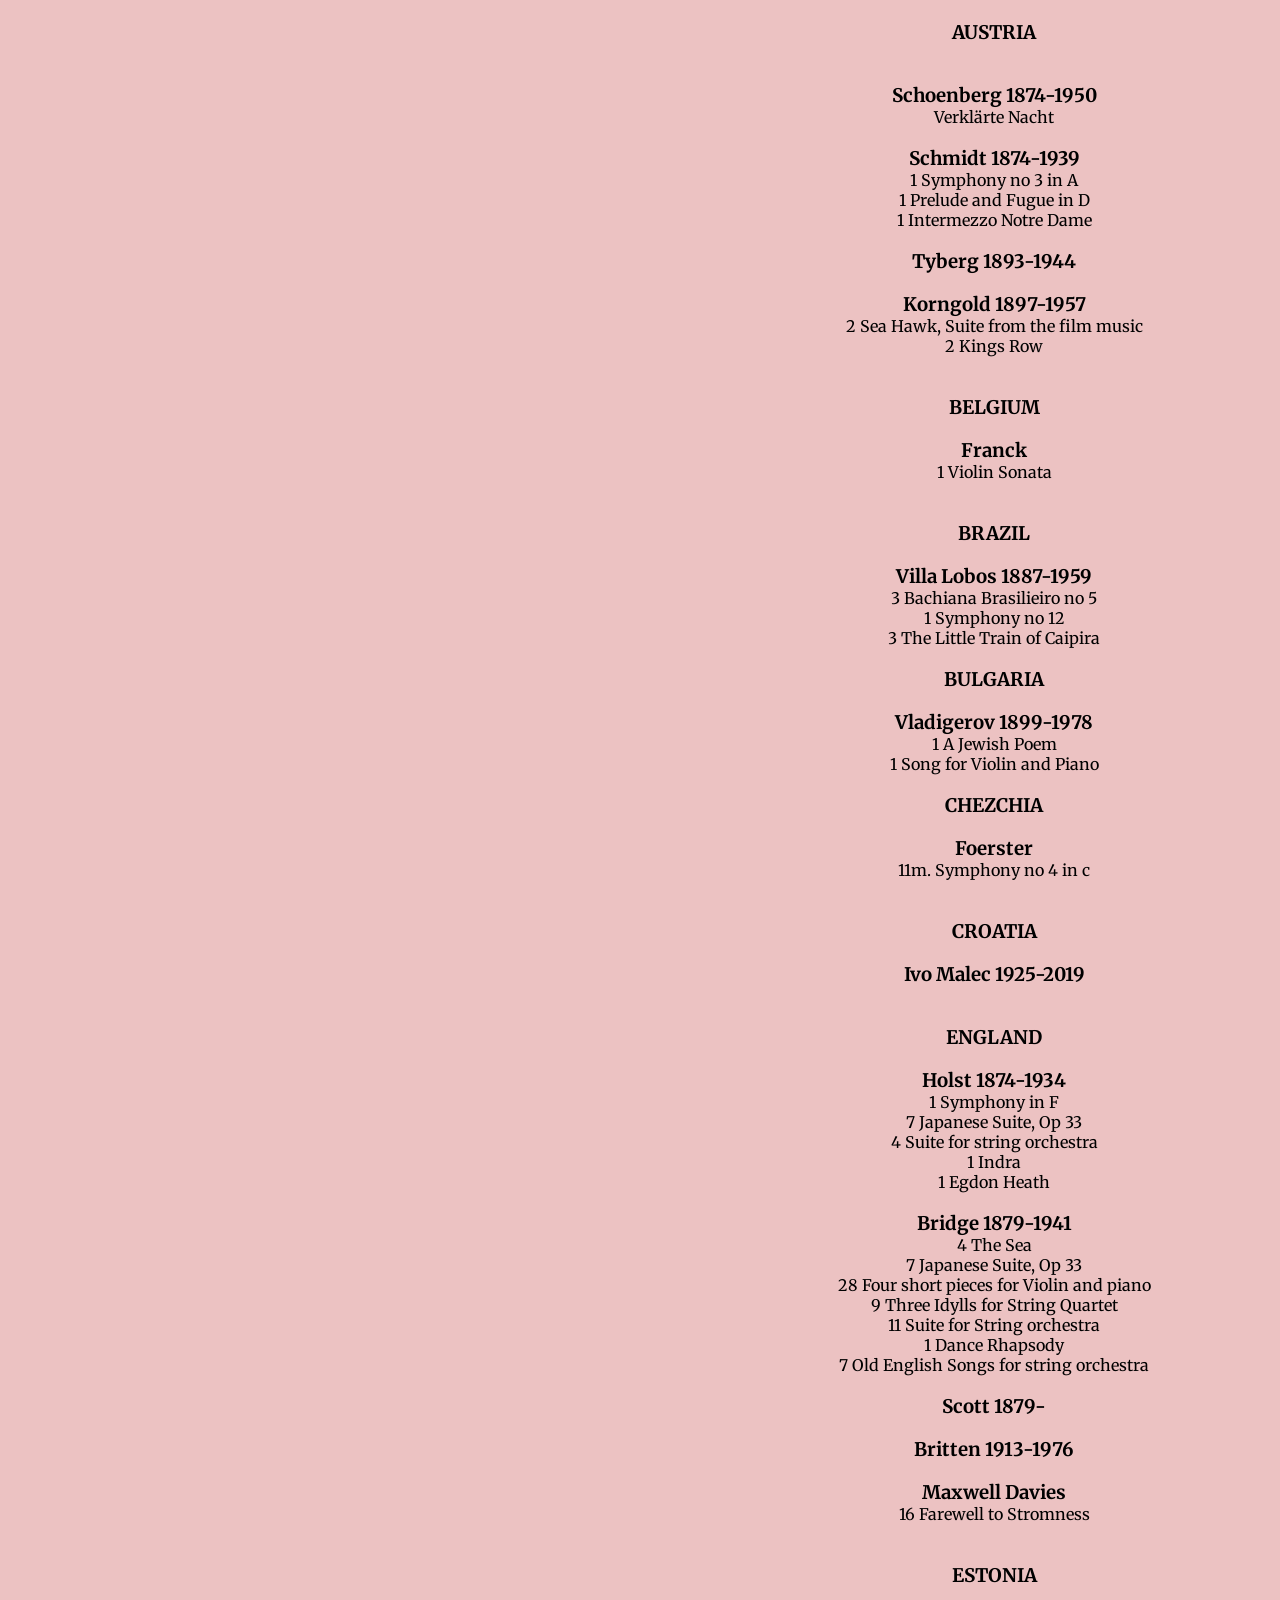
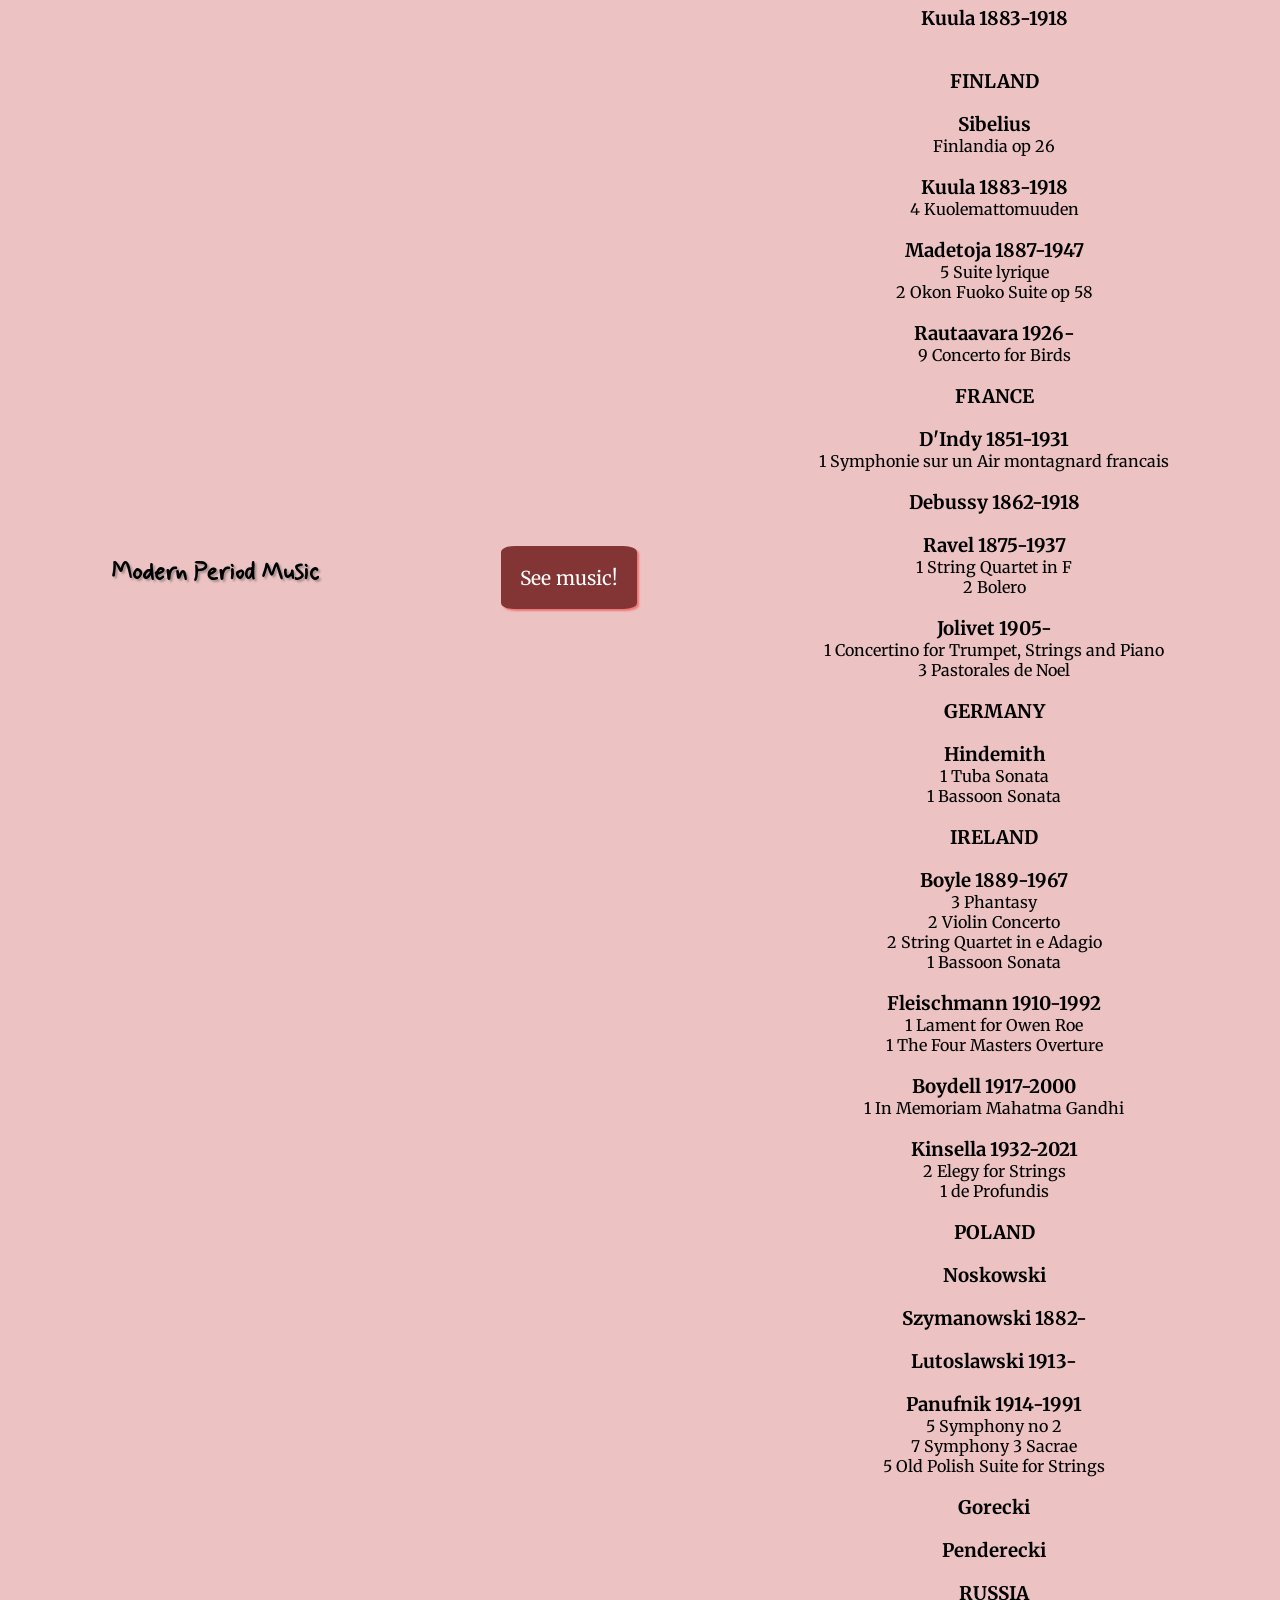
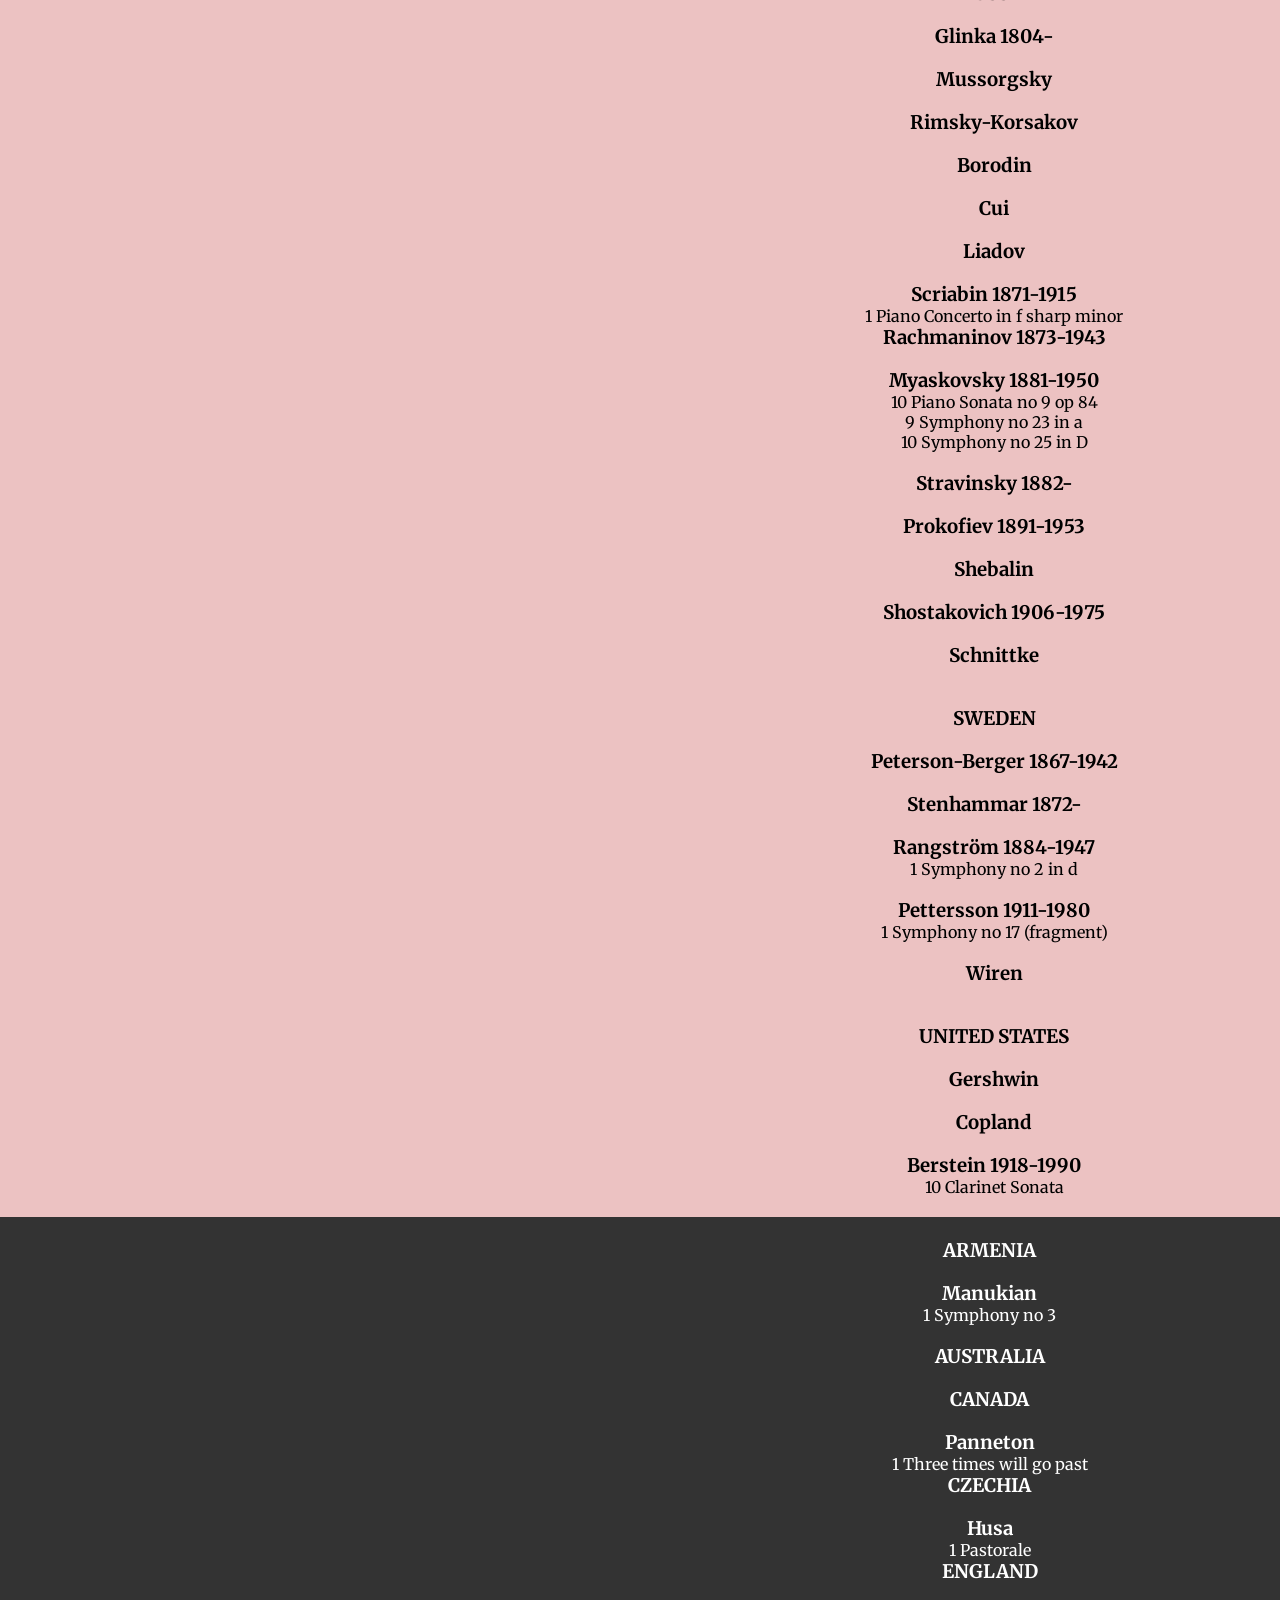
==== commit df6fee36: "24.02.11 11:55am" ====
--- a/index.html
+++ b/index.html
@@ -29,27 +29,27 @@
       <button class="toggle-button">See music!</button>
 
       <div class="hidden-section">
-        <p><a href="secondarypages/musicscores1.html">3 Beethoven – String Quartet op 18 no 1</a>
+        <p><a href="secondarypages/musicscores1.html">4 Beethoven – String Quartet op 18 no 1</a>
         </p>
 
-        <p>10 Beethoven – Violin Sonata no 1 in D</p>
+        <p>11 Beethoven – Violin Sonata no 1 in D</p>
         <p>1 Beethoven – Symphony no 5</p>
         <p>6 Glazunov – String Quartet no 1, op 1</p>
-        <p>10 Glazunov – Lyric Poem, op 11</p>
-        <p>14 Glazunov – Meditation op 32</p>
-        <p>1 Haydn – Theresienmesse 1</p>
-        <p>1 Haydn – Symphony no 45</p>
+        <p>12 Glazunov – Lyric Poem, op 11</p>
+        <p>16 Glazunov – Meditation op 32</p>
+        <p>1 Haydn – Theresienmesse</p>
+        <p>2 Haydn – Symphony no 45</p>
         <p>2 Haydn – Symphony no 49</p>
-        <p>7 Haydn – String Quartet op 33, The Bird</p>
-        <p>10 Haydn – String Quartet op 76, Quinten</p>
-        <p>10 Holst – Japanese Suite, Op 33</p>
+        <p>10 Haydn – String Quartet op 33, The Bird</p>
+        <p>11 Haydn – String Quartet op 76, Quinten</p>
+        <p>12 Holst – Japanese Suite, Op 33</p>
         <p>1 Mozart – Symphony no 25</p>
         <p>3 Mozart – String Quartet no 15 'Dissonance'</p>
         <p>Shostakovich – Symphony no 5</p>
-        <p>10 Sibelius – Impromptu op 5 no 6</p>
+        <p>11 Sibelius – Impromptu op 5 no 6</p>
         <p>1 Sibelius – Malinconia op 20</p>
-        <p>3 Sibelius – Tapiola op 112</p>
-        <p>7 Sibelius – Andante Festivo</p>
+        <p>5 Sibelius – Tapiola op 112</p>
+        <p>10 Sibelius – Andante Festivo</p>
         <p>5 Zelenka – Miserere ZWV 57</p>
       </div>
     </div>
@@ -78,7 +78,7 @@
         </p>
 
         <p></p>
-        <p>1 Beethoven – Piano Trio no 7 in op 97 'Archduke'</p>
+        <p>3 Beethoven – Piano Trio no 7 in op 97 'Archduke'</p>
         <p>11 Bridge – Suite for String orchestra</p>
         <p>2 Delius – Florida Suite</p>
         <p>1 Faure – Piano Quintet in d op 89</p>
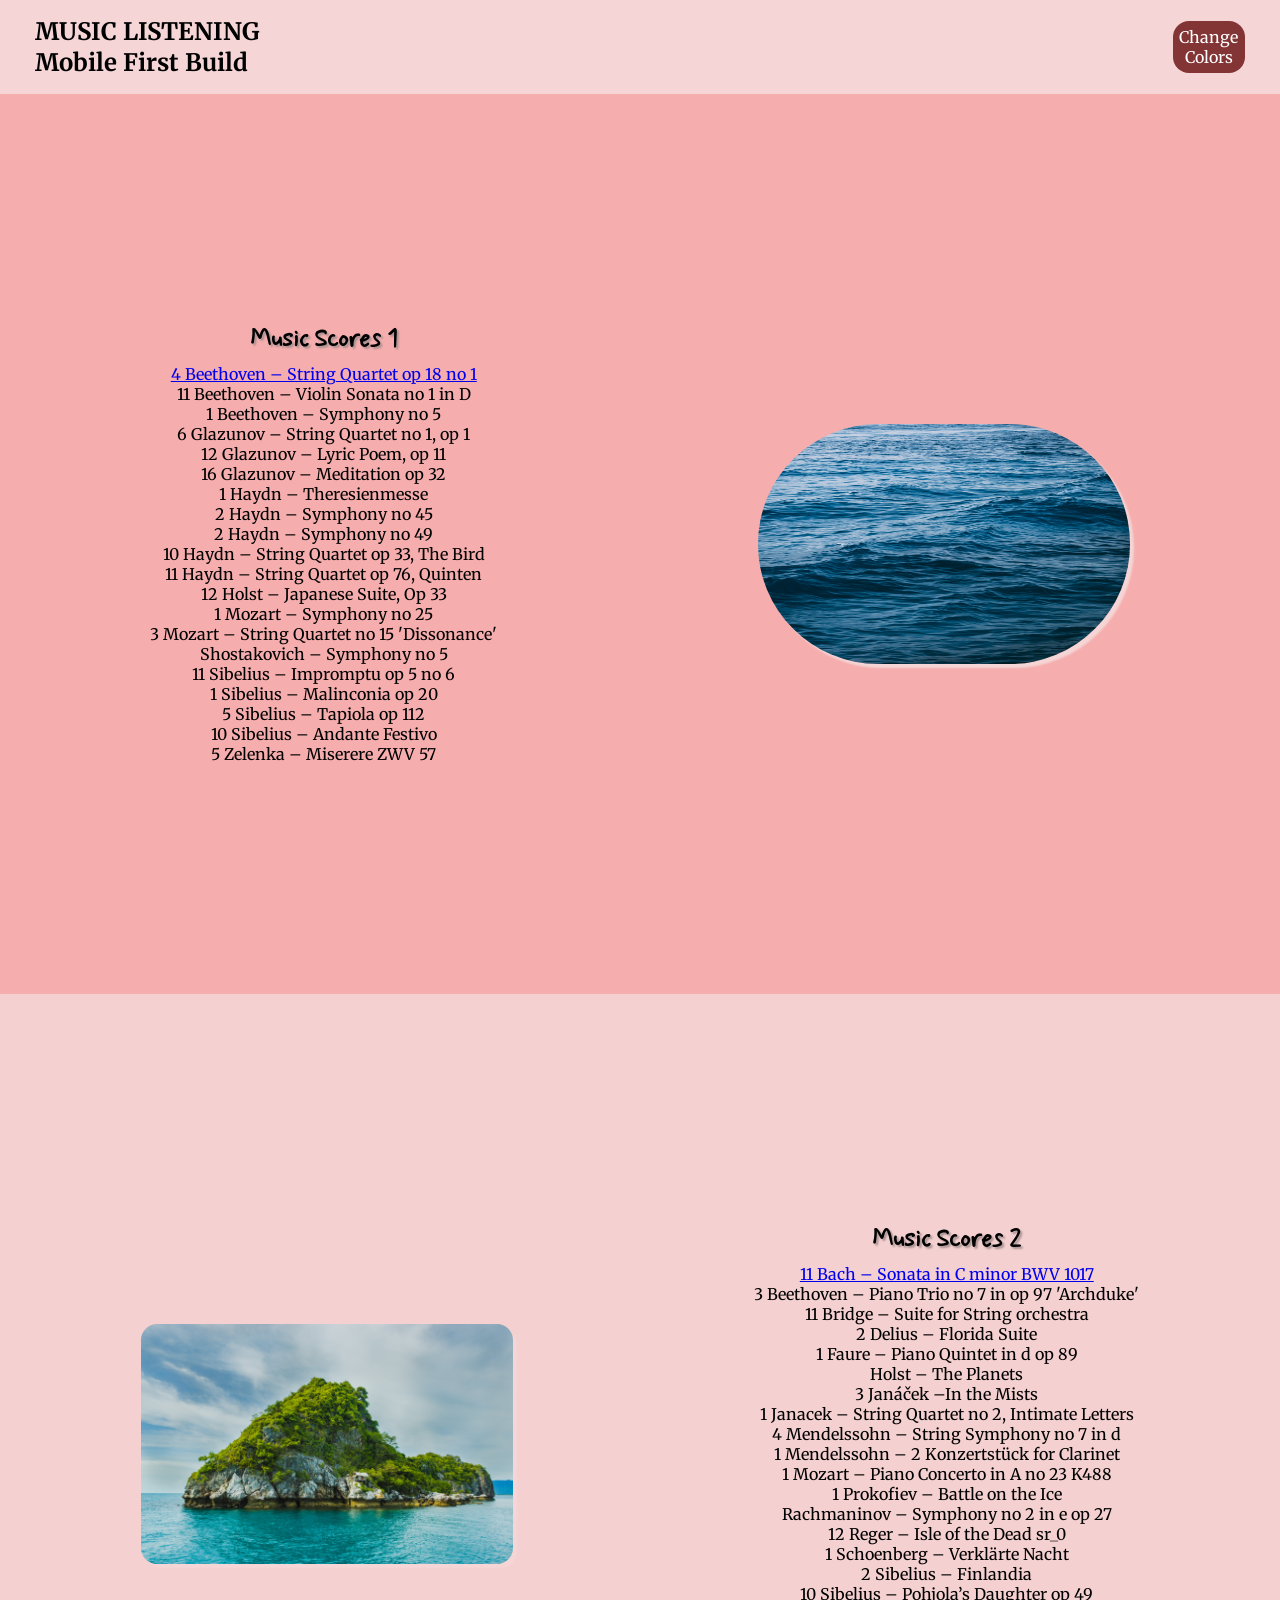
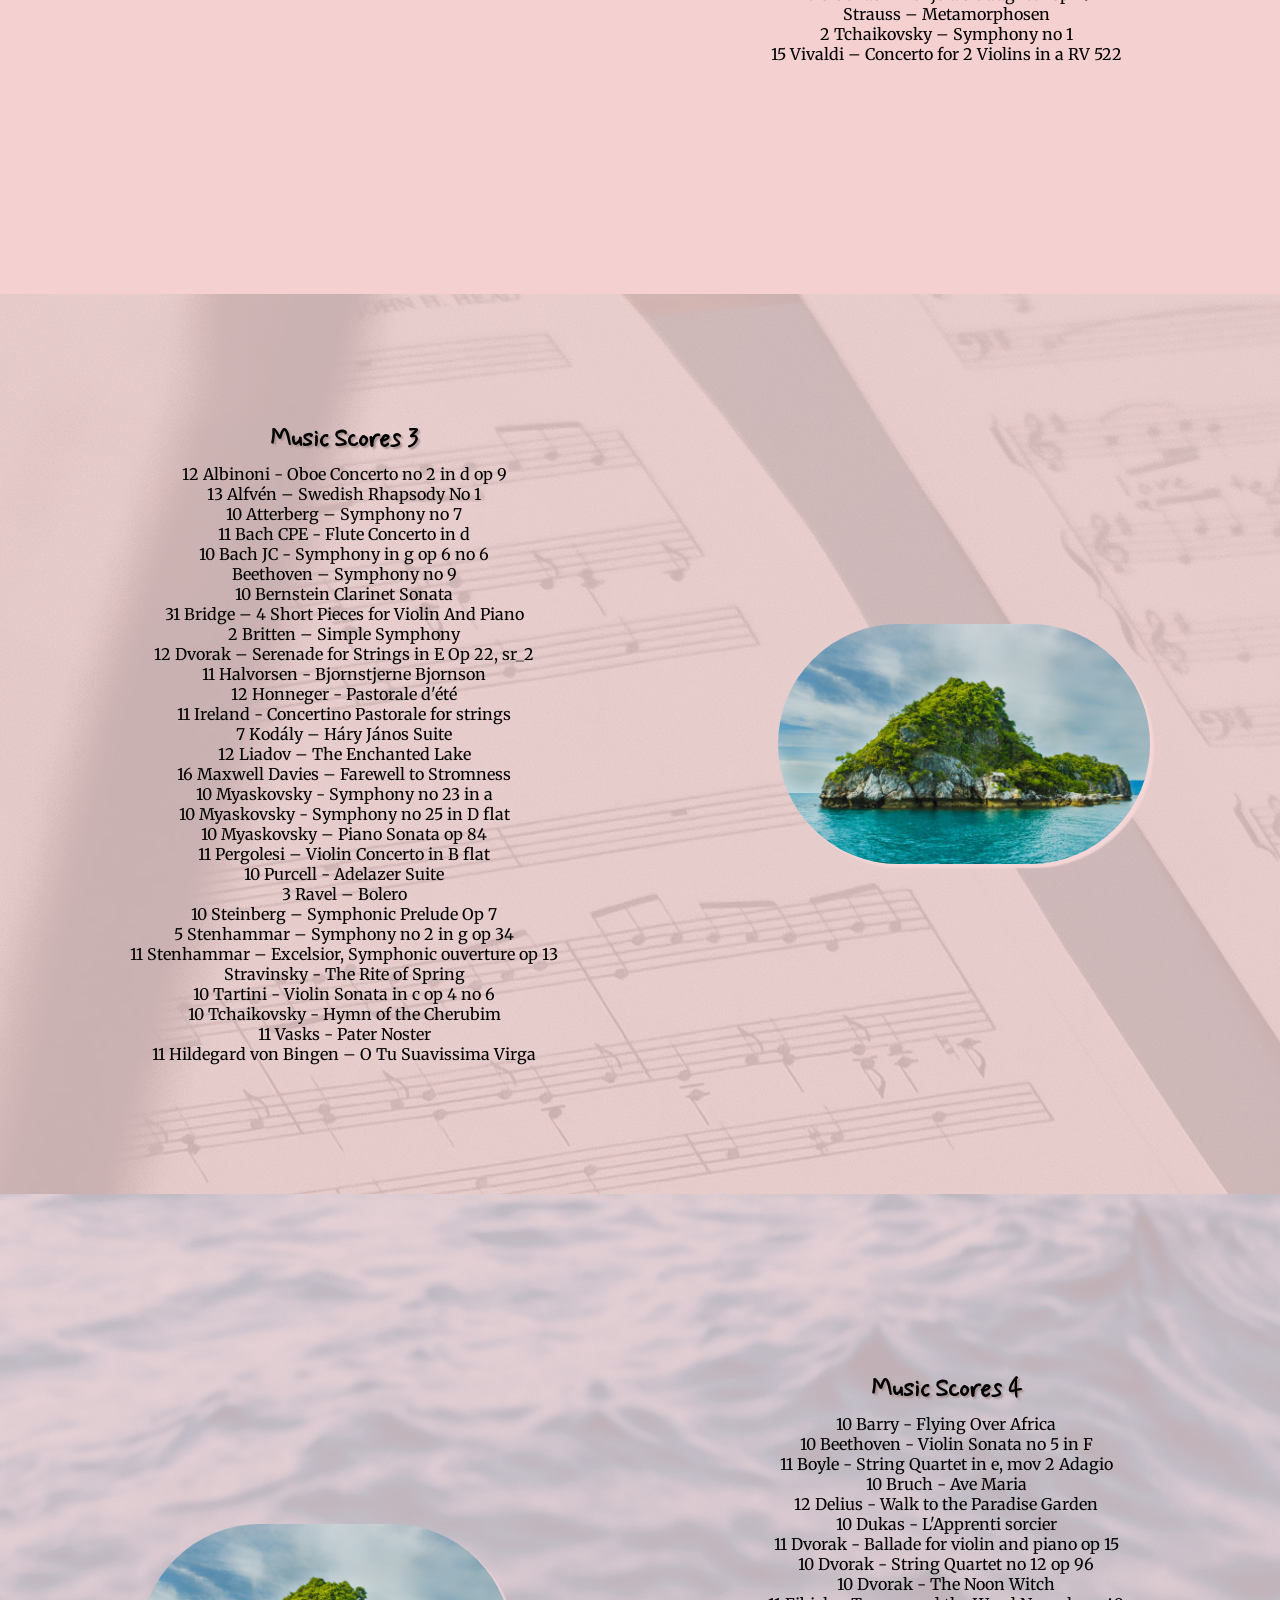
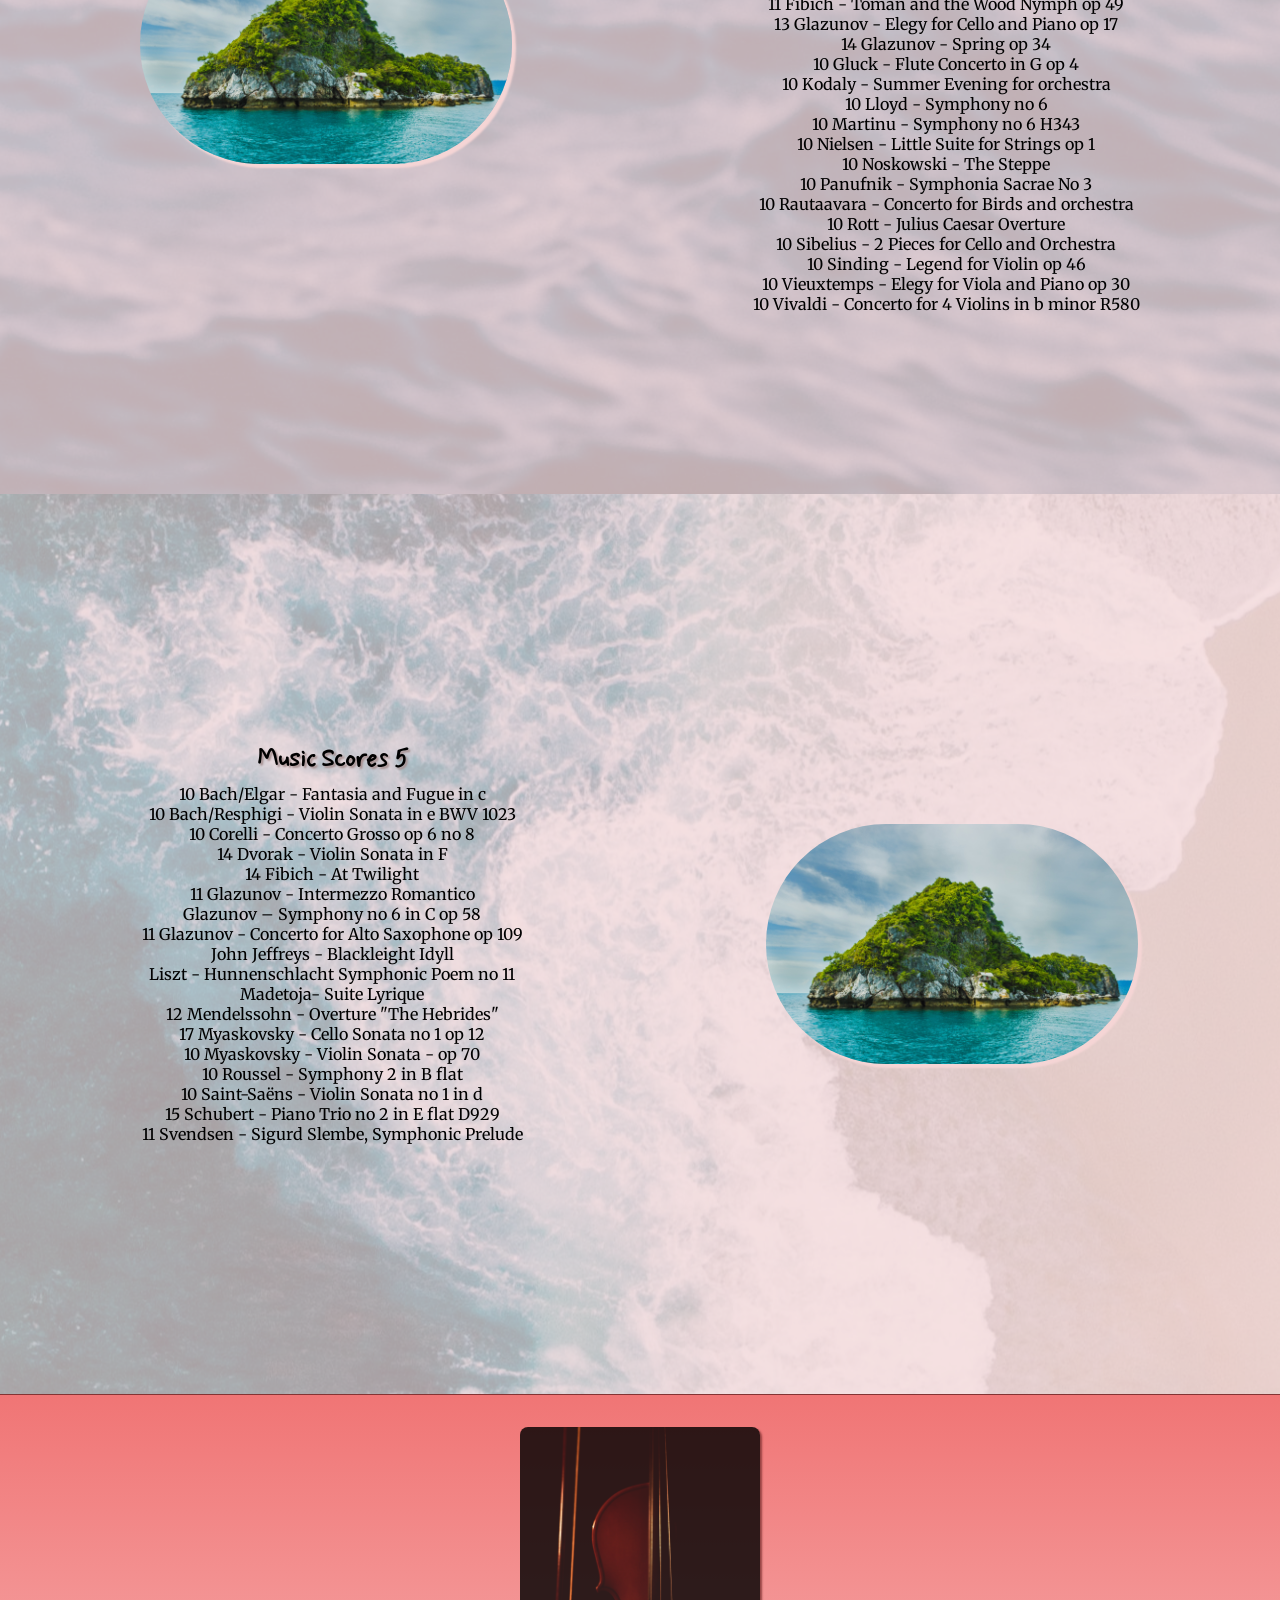
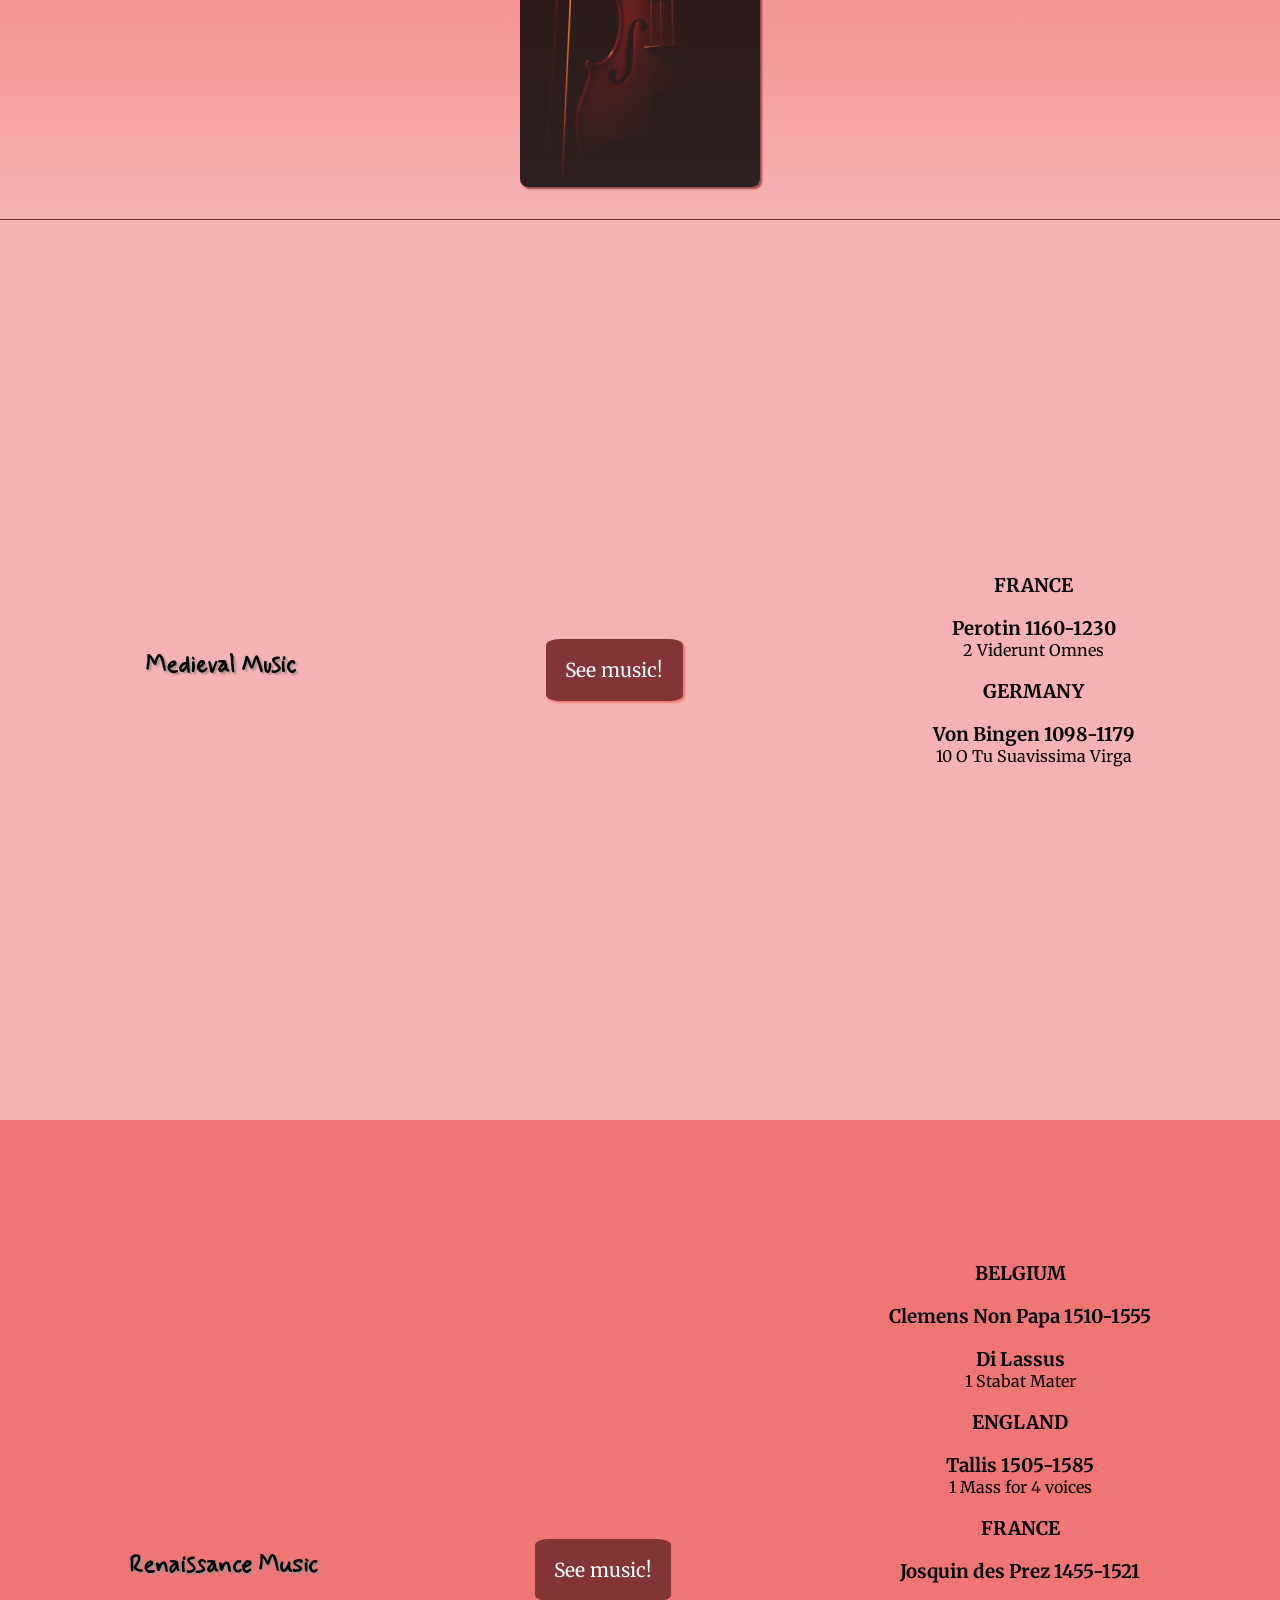
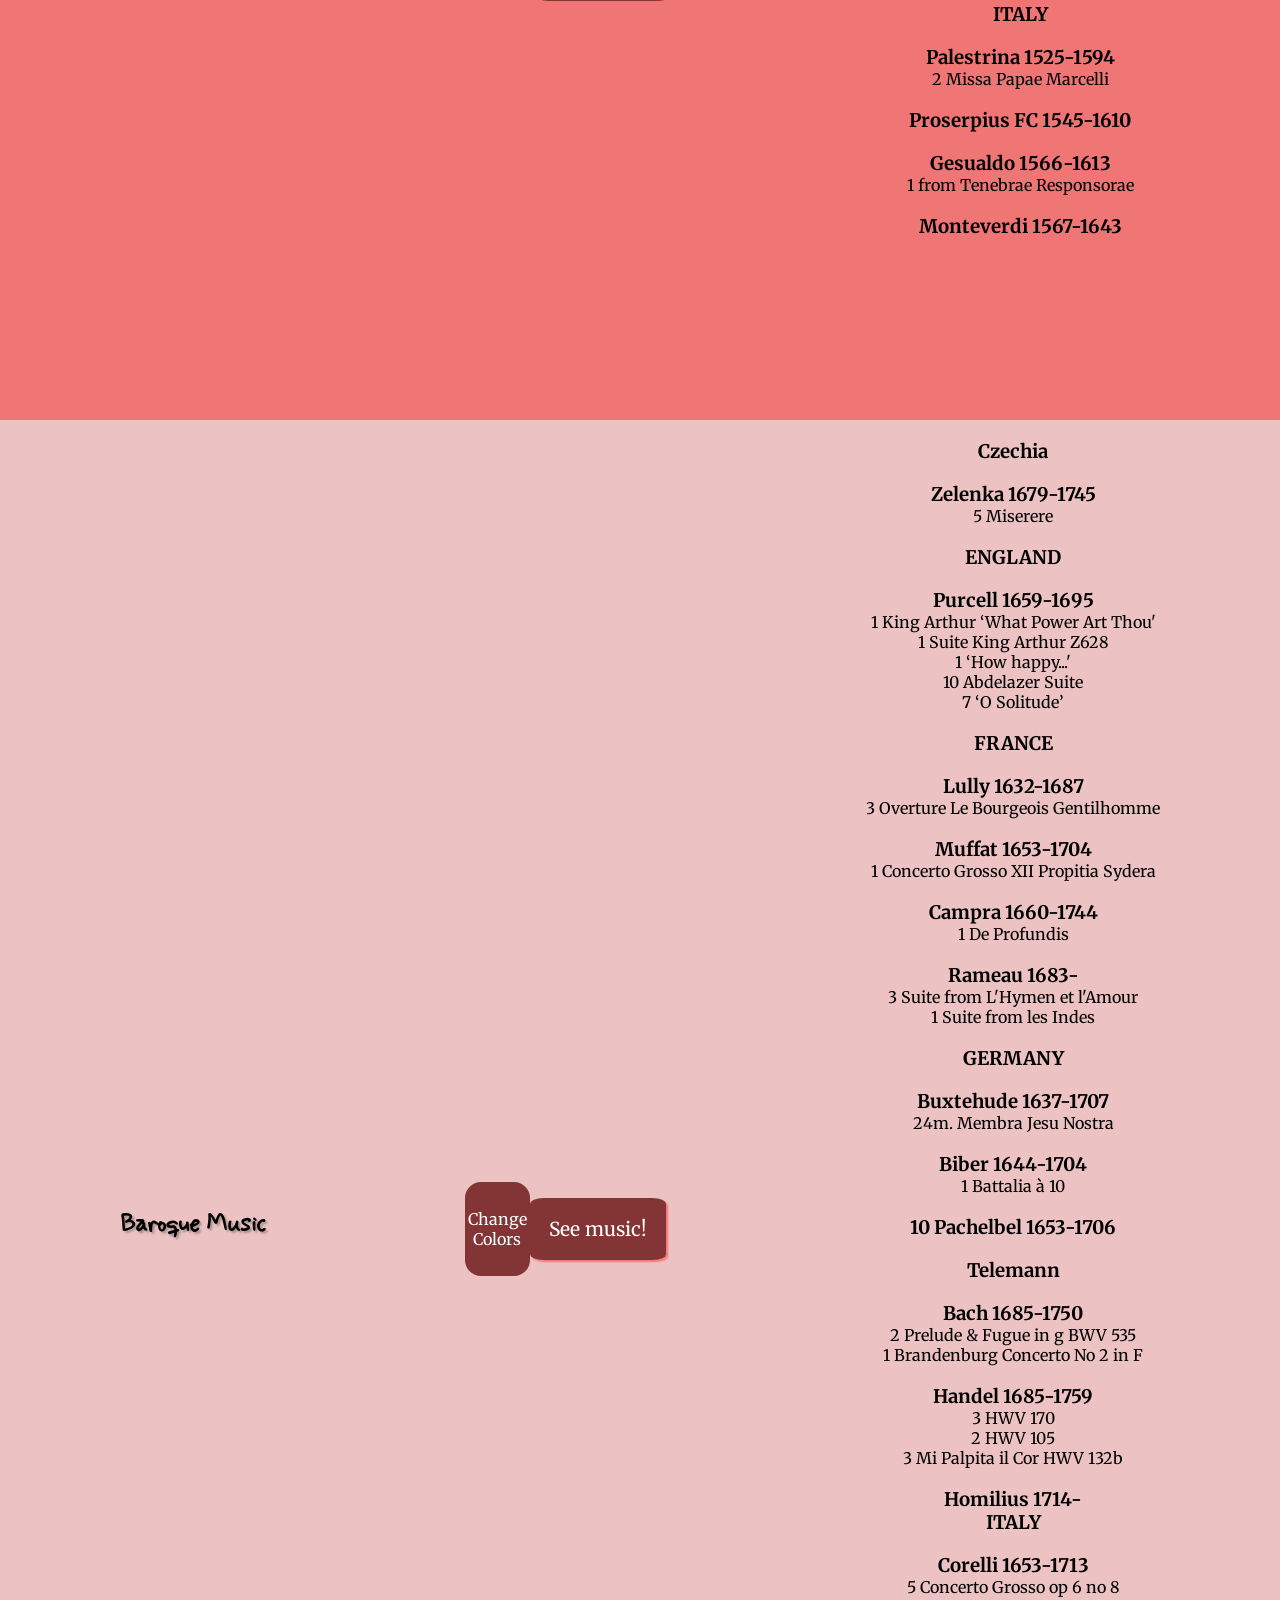
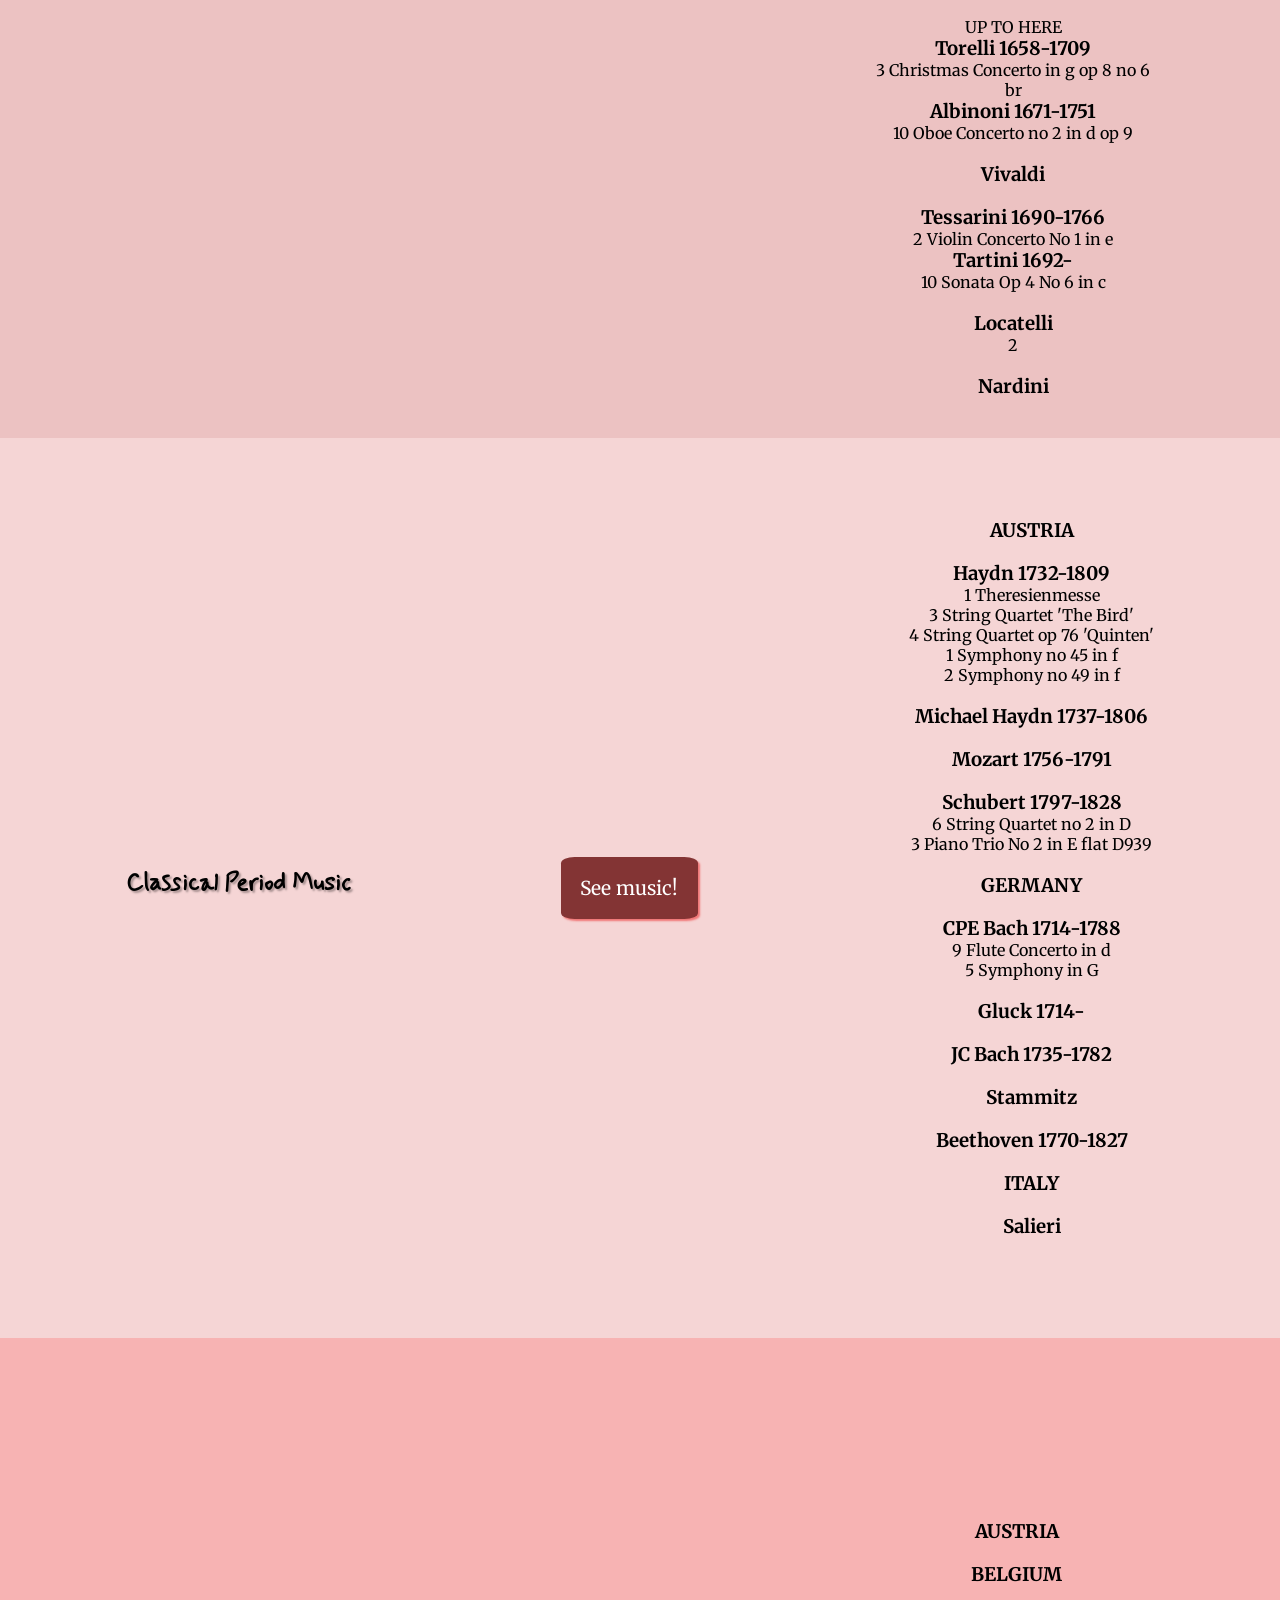
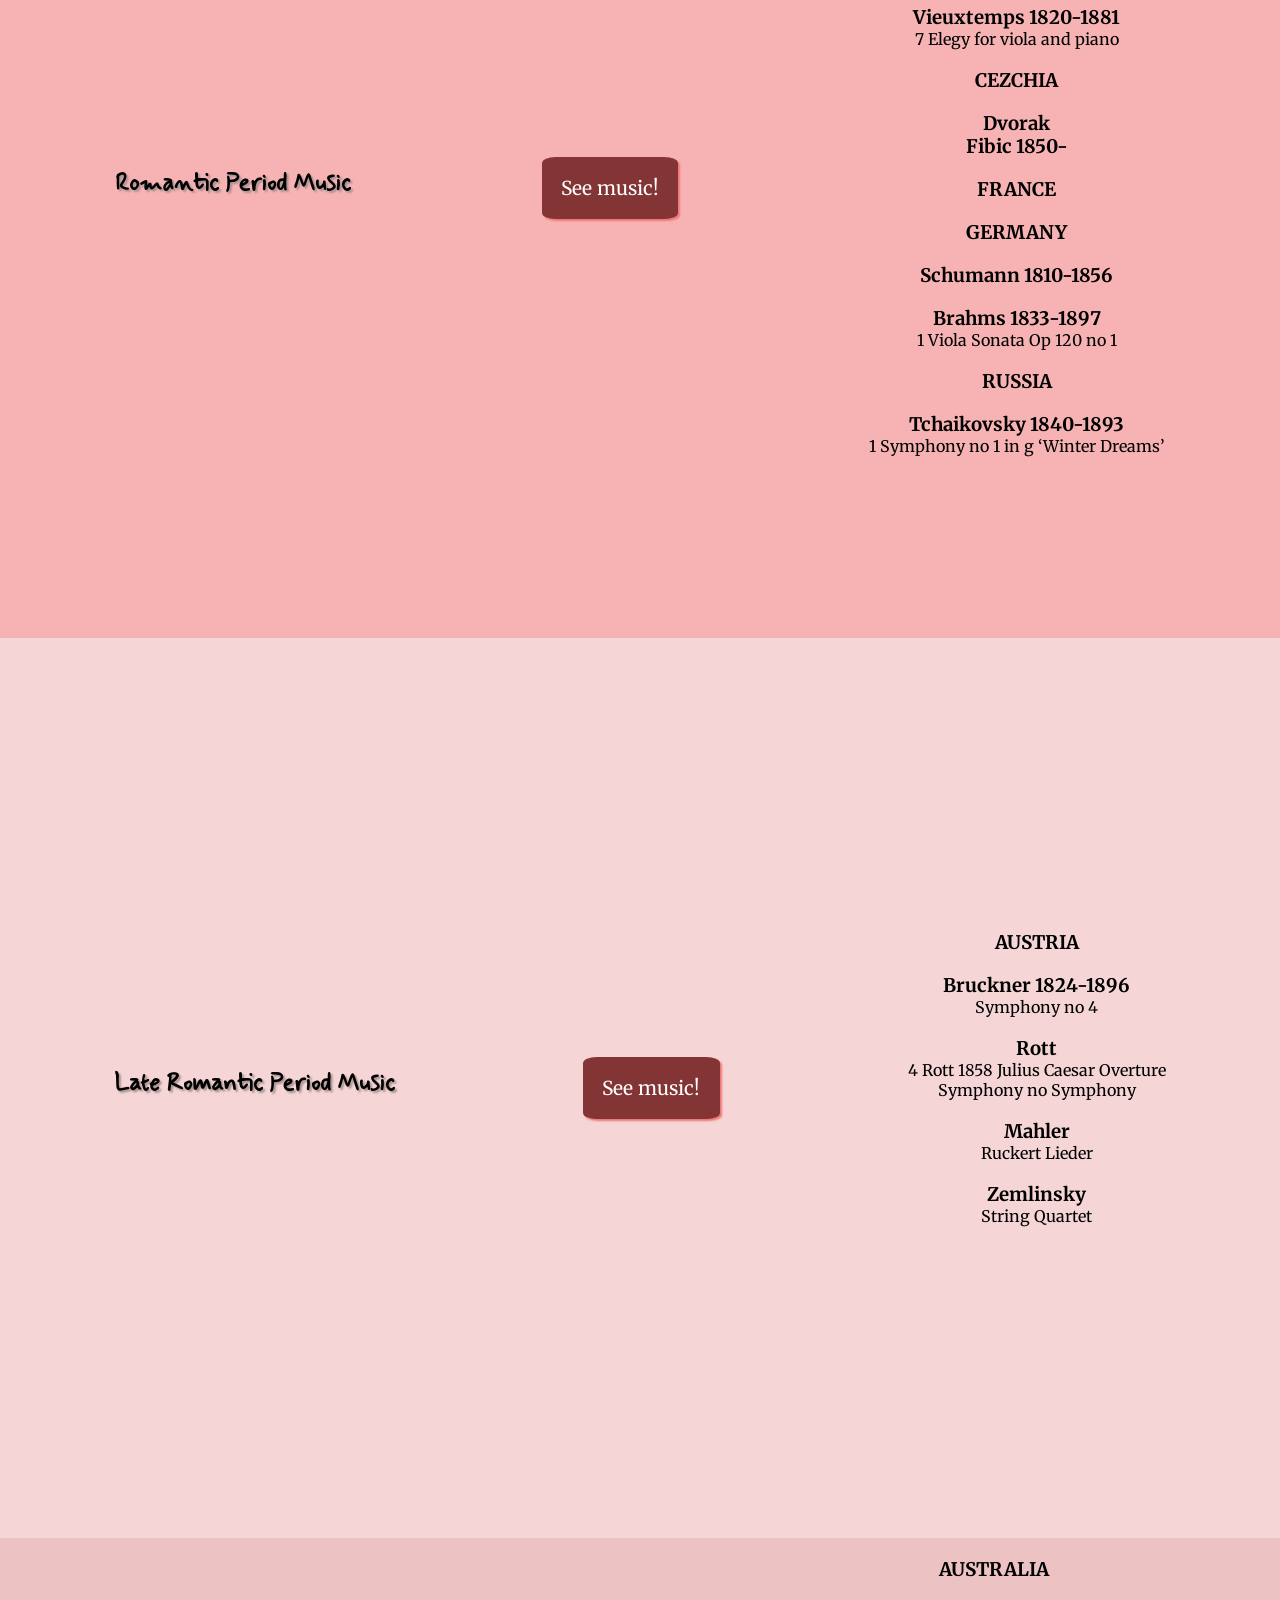
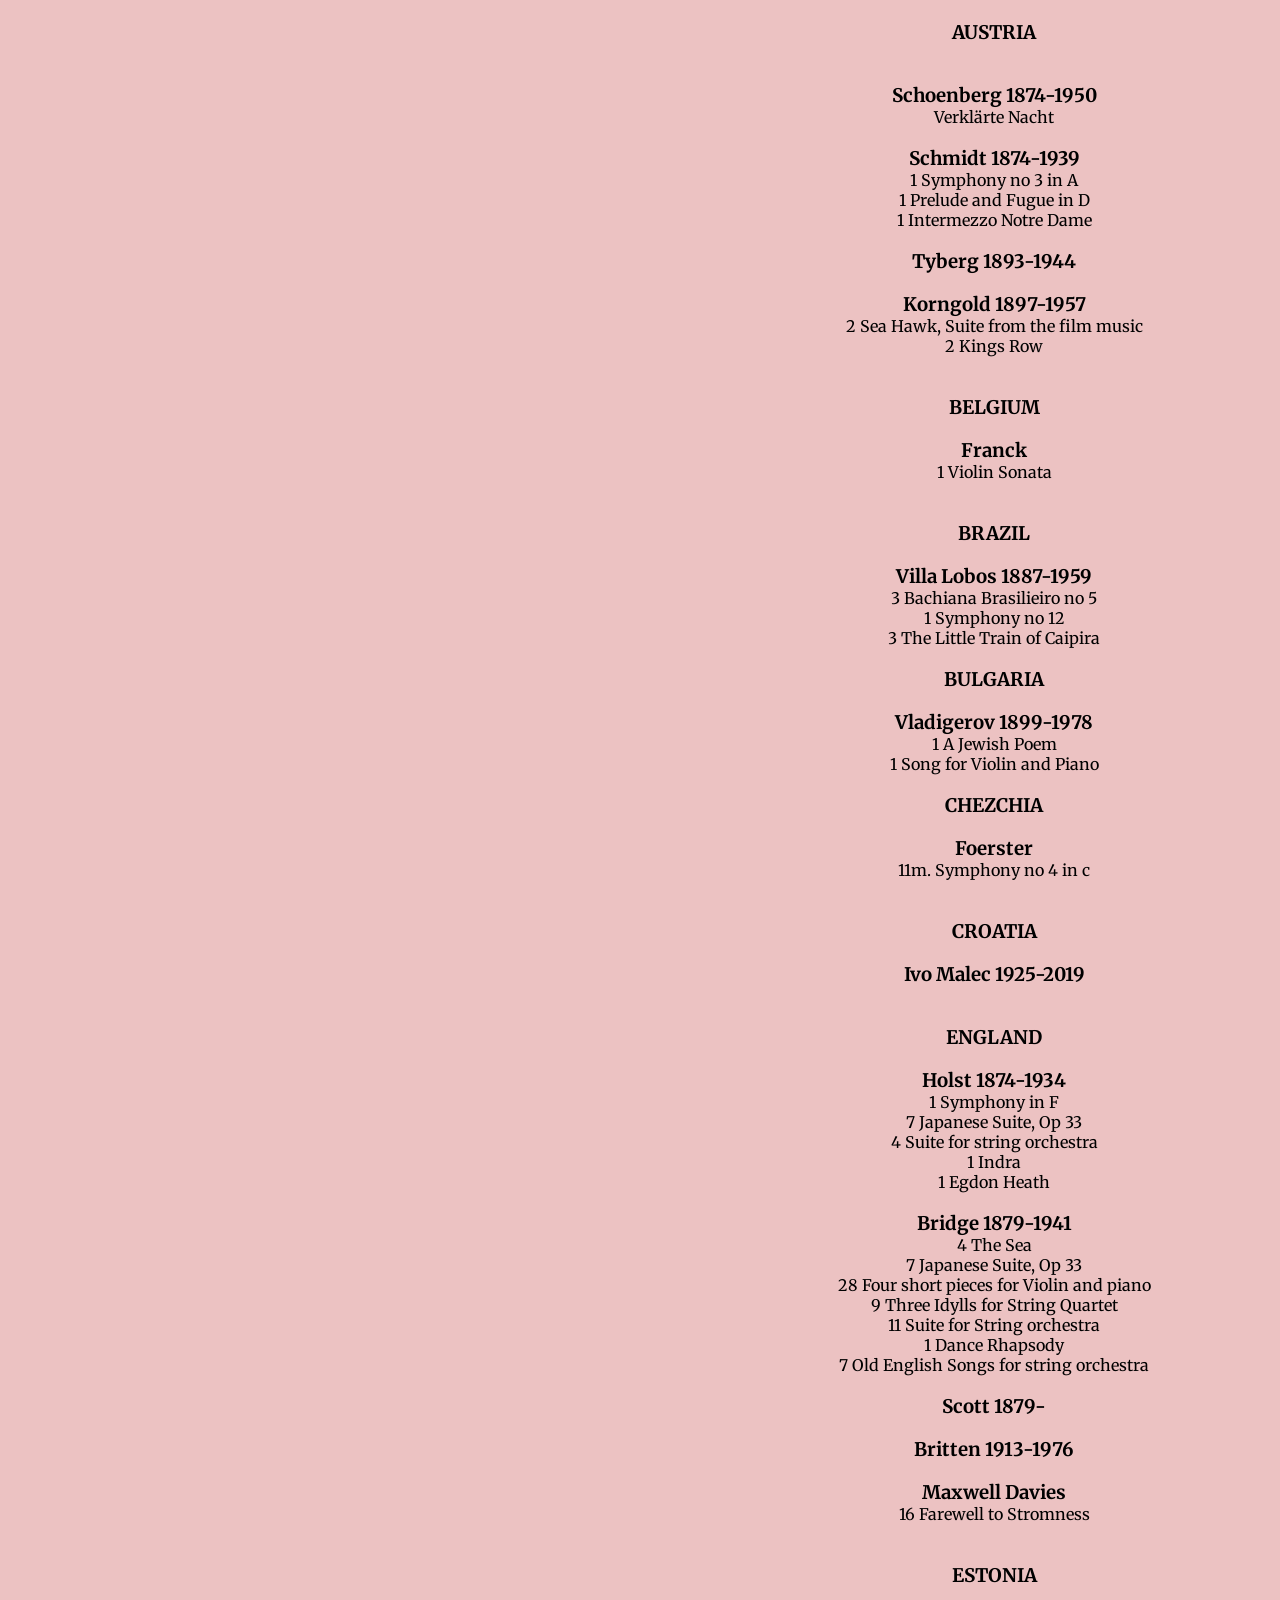
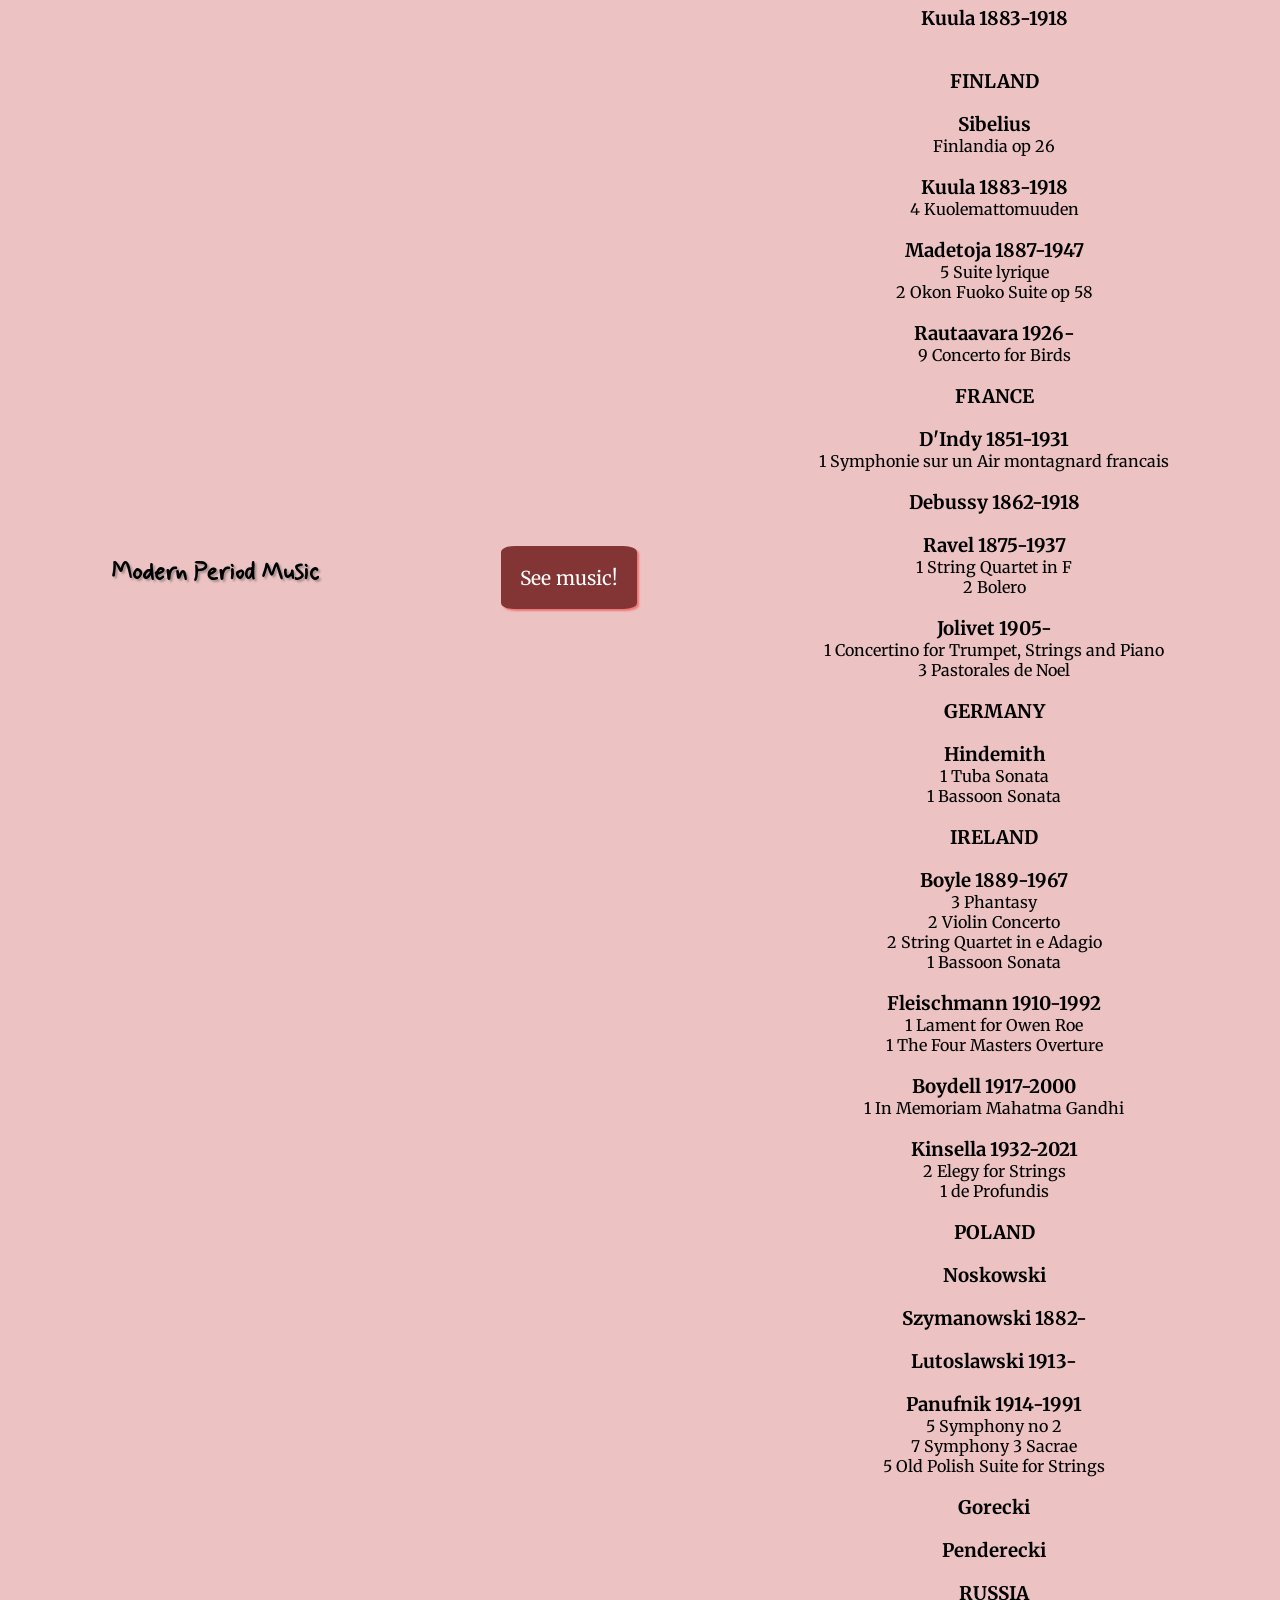
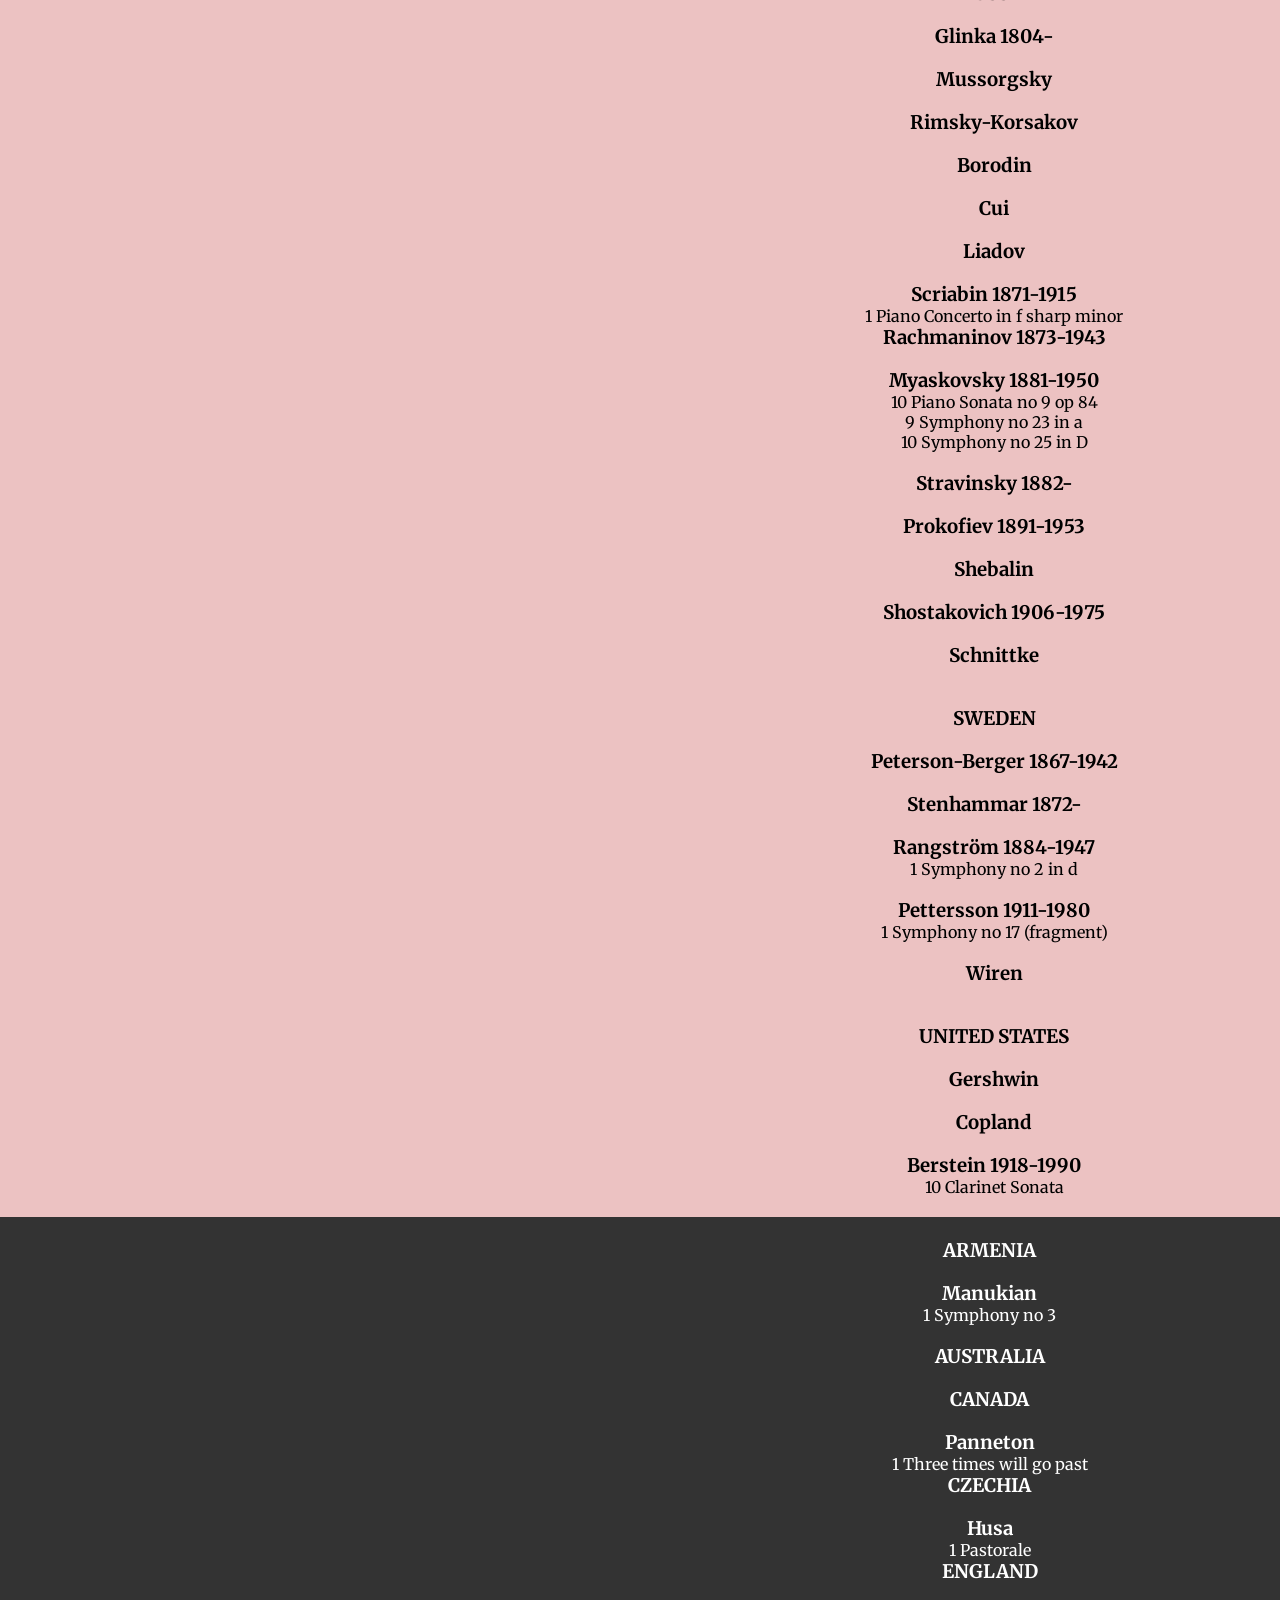
==== commit 9cd4bcaa: "24.02.11 12.38pm" ====
--- a/index.html
+++ b/index.html
@@ -85,18 +85,18 @@
         <p>Holst – The Planets</p>
         <p>3 Janáček –In the Mists</p>
         <p>1 Janacek – String Quartet no 2, Intimate Letters</p>
-        <p>1 Mendelssohn – String Symphony no 7 in d</p>
+        <p>4 Mendelssohn – String Symphony no 7 in d</p>
         <p>1 Mendelssohn – 2 Konzertstück for Clarinet</p>
         <p>1 Mozart – Piano Concerto in A no 23 K488</p>
         <p>1 Prokofiev – Battle on the Ice</p>
         <p>Rachmaninov – Symphony no 2 in e op 27</p>
-        <p>10 Reger – Isle of the Dead sr_0</p>
+        <p>12 Reger – Isle of the Dead sr_0</p>
         <p>1 Schoenberg – Verklärte Nacht</p>
-        <p>1 Sibelius – Finlandia</p>
-        <p>5 Sibelius – Pohjola’s Daughter op 49</p>
+        <p>2 Sibelius – Finlandia</p>
+        <p>10 Sibelius – Pohjola’s Daughter op 49</p>
         <p>Strauss – Metamorphosen</p>
-        <p>1 Tchaikovsky – Symphony no 1</p>
-        <p>13 Vivaldi – Concerto for 2 Violins in a RV 522</p>
+        <p>2 Tchaikovsky – Symphony no 1</p>
+        <p>15 Vivaldi – Concerto for 2 Violins in a RV 522</p>
       </div>
     </div>
 
@@ -117,20 +117,20 @@
       <button class="toggle-button">See music!</button>
 
       <div class="hidden-section">
-        <p>10 Albinoni - Oboe Concerto no 2 in d op 9</p>
-        <p>12 Alfvén – Swedish Rhapsody No 1</p>
+        <p>12 Albinoni - Oboe Concerto no 2 in d op 9</p>
+        <p>13 Alfvén – Swedish Rhapsody No 1</p>
         <p>10 Atterberg – Symphony no 7</p>
-        <p>10 Bach CPE - Flute Concerto in d</p>
+        <p>11 Bach CPE - Flute Concerto in d</p>
         <p>10 Bach JC - Symphony in g op 6 no 6</p>
         <p>Beethoven – Symphony no 9</p>
         <p>10 Bernstein Clarinet Sonata</p>
-        <p>28 Bridge – 4 Short Pieces for Violin And Piano</p>
-        <p>1 Britten – Simple Symphony</p>
+        <p>31 Bridge – 4 Short Pieces for Violin And Piano</p>
+        <p>2 Britten – Simple Symphony</p>
         <p>12 Dvorak – Serenade for Strings in E Op 22, sr_2</p>
-        <p>10 Halvorsen - Bjornstjerne Bjornson</p>
-        <p>10 Honneger - Pastorale d'été</p>
-        <p>10 Ireland - Concertino Pastorale for strings</p>
-        <p>6 Kodály – Háry János Suite</p>
+        <p>11 Halvorsen - Bjornstjerne Bjornson</p>
+        <p>12 Honneger - Pastorale d'été</p>
+        <p>11 Ireland - Concertino Pastorale for strings</p>
+        <p>7 Kodály – Háry János Suite</p>
         <p>12 Liadov – The Enchanted Lake</p>
         <p>16 Maxwell Davies – Farewell to Stromness</p>
         <p>10 Myaskovsky - Symphony no 23 in a</p>
@@ -138,15 +138,15 @@
         <p>10 Myaskovsky – Piano Sonata op 84</p>
         <p>11 Pergolesi – Violin Concerto in B flat</p>
         <p>10 Purcell - Adelazer Suite</p>
-        <p>2 Ravel – Bolero</p>
+        <p>3 Ravel – Bolero</p>
         <p>10 Steinberg – Symphonic Prelude Op 7</p>
-        <p>2 Stenhammar – Symphony no 2 in g op 34</p>
+        <p>5 Stenhammar – Symphony no 2 in g op 34</p>
         <p>11 Stenhammar – Excelsior, Symphonic ouverture op 13</p>
         <p>Stravinsky - The Rite of Spring</p>
         <p>10 Tartini - Violin Sonata in c op 4 no 6</p>
         <p>10 Tchaikovsky - Hymn of the Cherubim</p>
-        <p>10 Vasks - Pater Noster</p>
-        <p>10 Hildegard von Bingen – O Tu Suavissima Virga</p>
+        <p>11 Vasks - Pater Noster</p>
+        <p>11 Hildegard von Bingen – O Tu Suavissima Virga</p>
       </div>
     </div>
 
@@ -170,16 +170,16 @@
       <div class="hidden-section">
         <p>10 Barry - Flying Over Africa</p>
         <p>10 Beethoven - Violin Sonata no 5 in F</p>
-        <p>10 Boyle - String Quartet in e, mov 2 Adagio</p>
+        <p>11 Boyle - String Quartet in e, mov 2 Adagio</p>
         <p>10 Bruch - Ave Maria</p>
-        <p>10 Delius - Walk to the Paradise Garden</p>
+        <p>12 Delius - Walk to the Paradise Garden</p>
         <p>10 Dukas - L'Apprenti sorcier</p>
-        <p>10 Dvorak - Ballade for violin and piano op 15</p>
+        <p>11 Dvorak - Ballade for violin and piano op 15</p>
         <p>10 Dvorak - String Quartet no 12 op 96</p>
         <p>10 Dvorak - The Noon Witch</p>
-        <p>10 Fibich - Toman and the Wood Nymph op 49</p>
-        <p>10 Glazunov - Elegy for Cello and Piano op 17</p>
-        <p>11 Glazunov - Spring op 34</p>
+        <p>11 Fibich - Toman and the Wood Nymph op 49</p>
+        <p>13 Glazunov - Elegy for Cello and Piano op 17</p>
+        <p>14 Glazunov - Spring op 34</p>
         <p>10 Gluck - Flute Concerto in G op 4</p>
         <p>10 Kodaly - Summer Evening for orchestra</p>
         <p>10 Lloyd - Symphony no 6</p>
@@ -204,18 +204,33 @@
 
   <section class="generalsection musicscores musicscores5">
 
-    
+
     <div class="ms5flexover768">
 
       <h2>Music Scores 5</h2>
       <button class="toggle-button">See music!</button>
 
       <div class="hidden-section">
-        <p>10 Glazunov - Concerto for Alto Saxophone op 109</p>
-        <p>10 Mendelssohn - Overture "The Hebrides"</p>
+        <p>10 Bach/Elgar - Fantasia and Fugue in c</p>
+        <p>10 Bach/Resphigi - Violin Sonata in e BWV 1023</p>
+        <p>10 Corelli - Concerto Grosso op 6 no 8</p>
+        <p>14 Dvorak - Violin Sonata in F</p>
+        <p>14 Fibich - At Twilight </p>
+        <p>11 Glazunov - Intermezzo Romantico </p>
+        <p>Glazunov – Symphony no 6 in C op 58</p>
+        <p>11 Glazunov - Concerto for Alto Saxophone op 109</p>
+        <p>John Jeffreys - Blackleight Idyll</p>
+        <p>Liszt - Hunnenschlacht Symphonic Poem no 11</p>
+        <p>Madetoja- Suite Lyrique</p>
+        <p>12 Mendelssohn - Overture "The Hebrides"</p>
+        <p>17 Myaskovsky - Cello Sonata no 1 op 12</p>
         <p>10 Myaskovsky - Violin Sonata - op 70</p>
-       
-      
+        <p>10 Roussel - Symphony 2 in B flat</p>
+        <p>10 Saint-Saëns - Violin Sonata no 1 in d</p>
+        <p>15 Schubert - Piano Trio no 2 in E flat D929</p>
+        <p>11 Svendsen - Sigurd Slembe, Symphonic Prelude</p>     
+
+
       </div>
 
     </div>
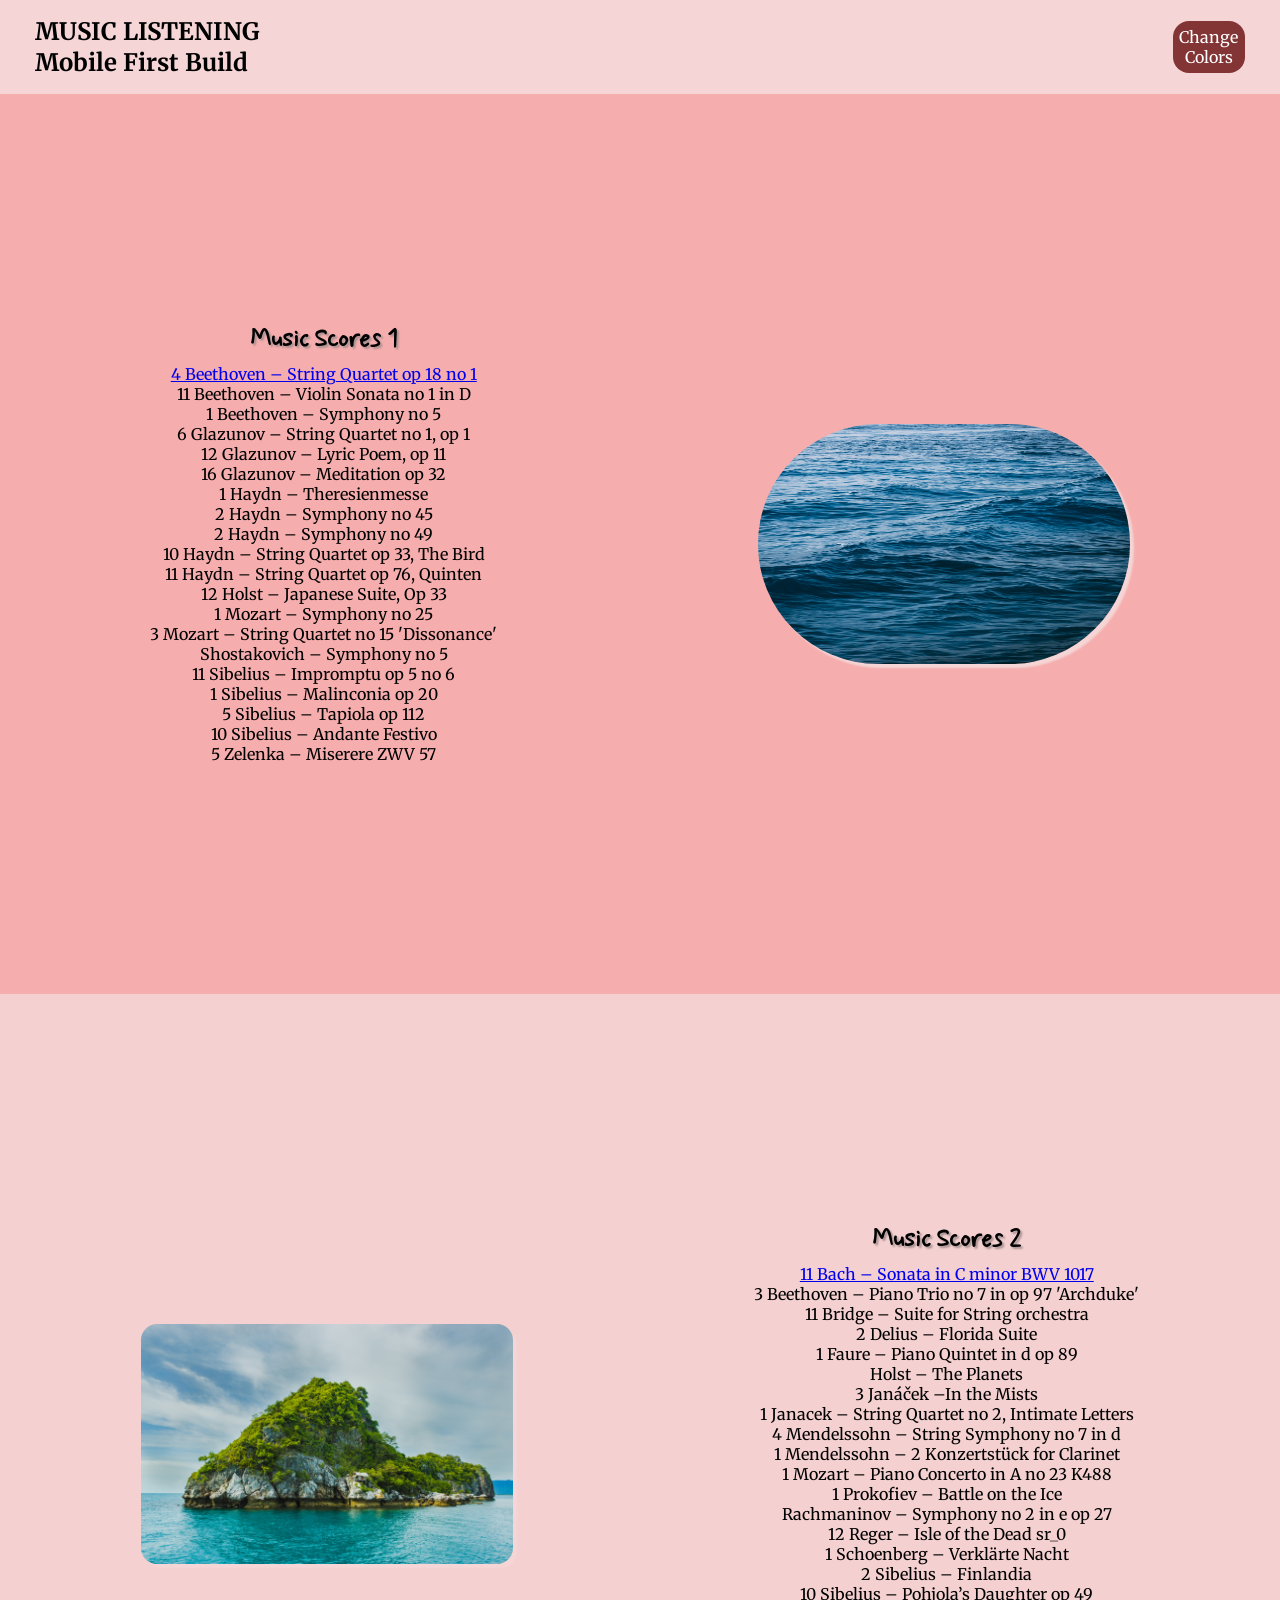
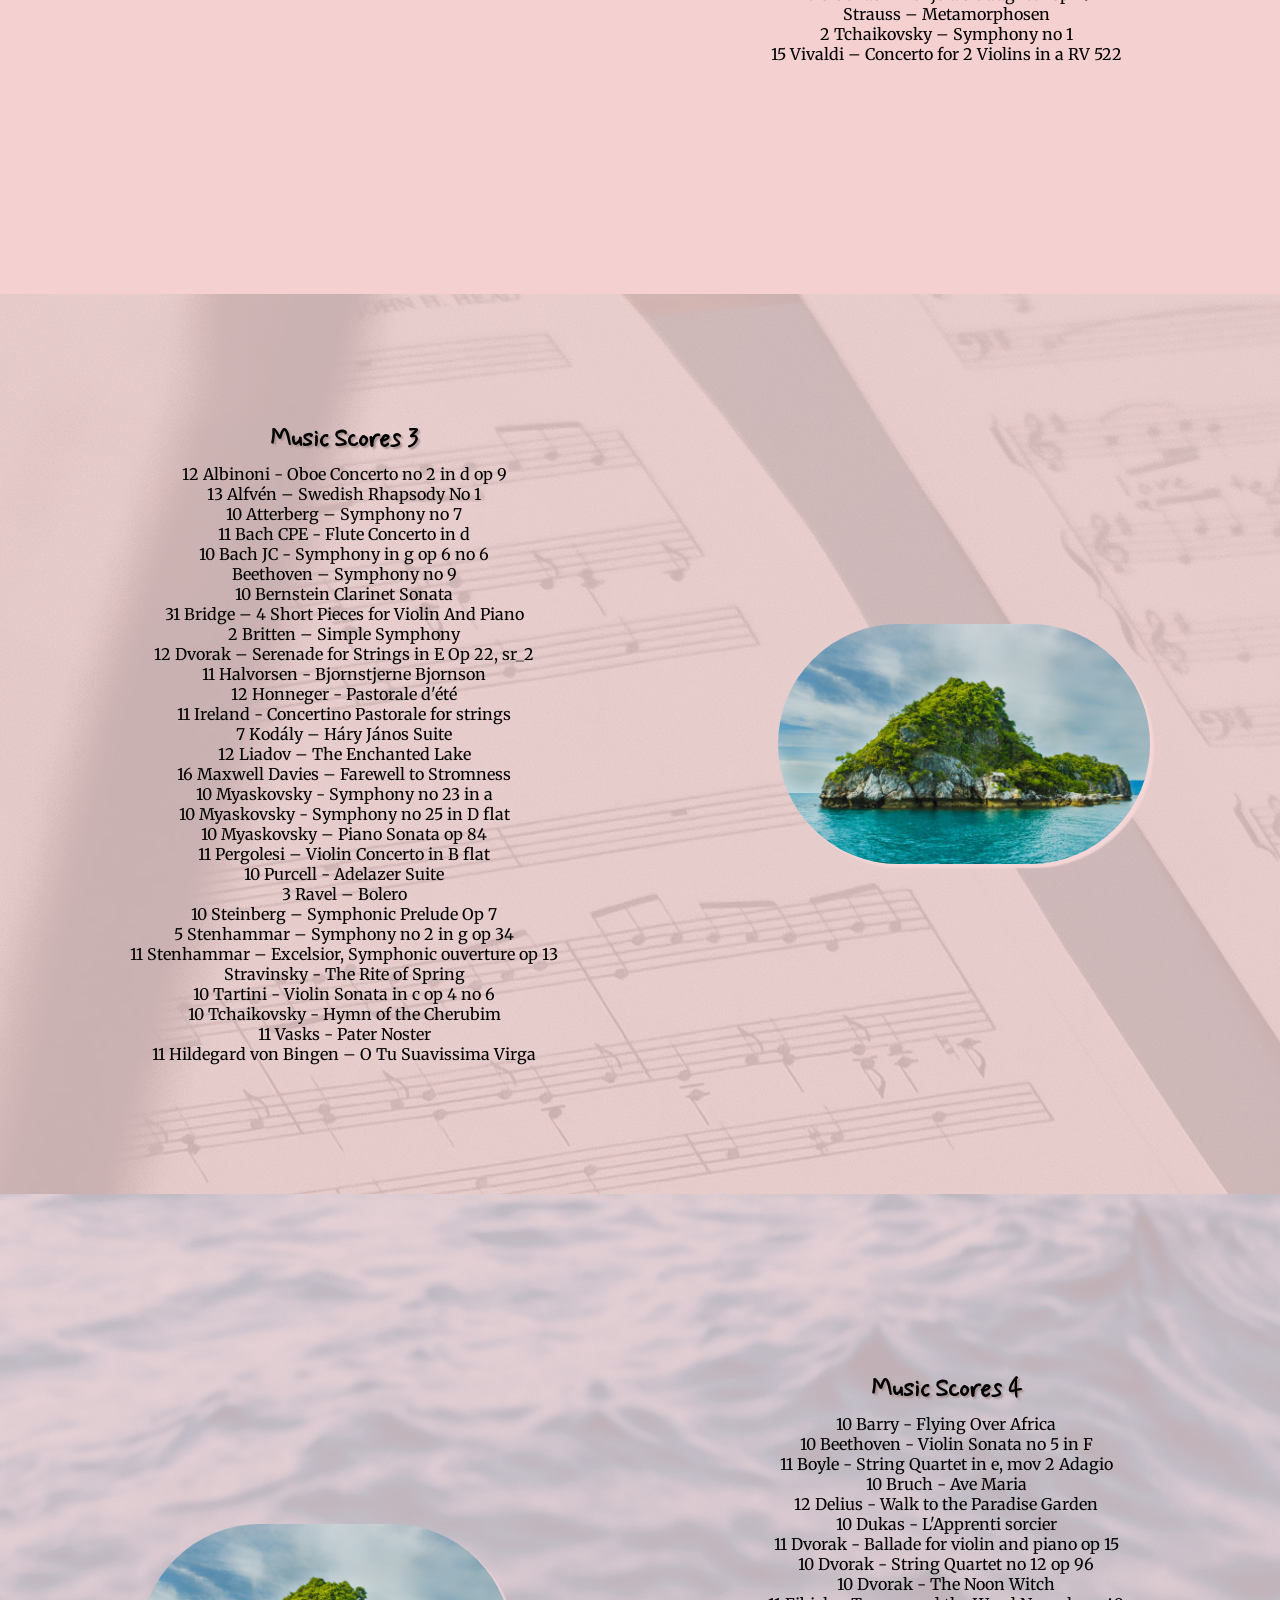
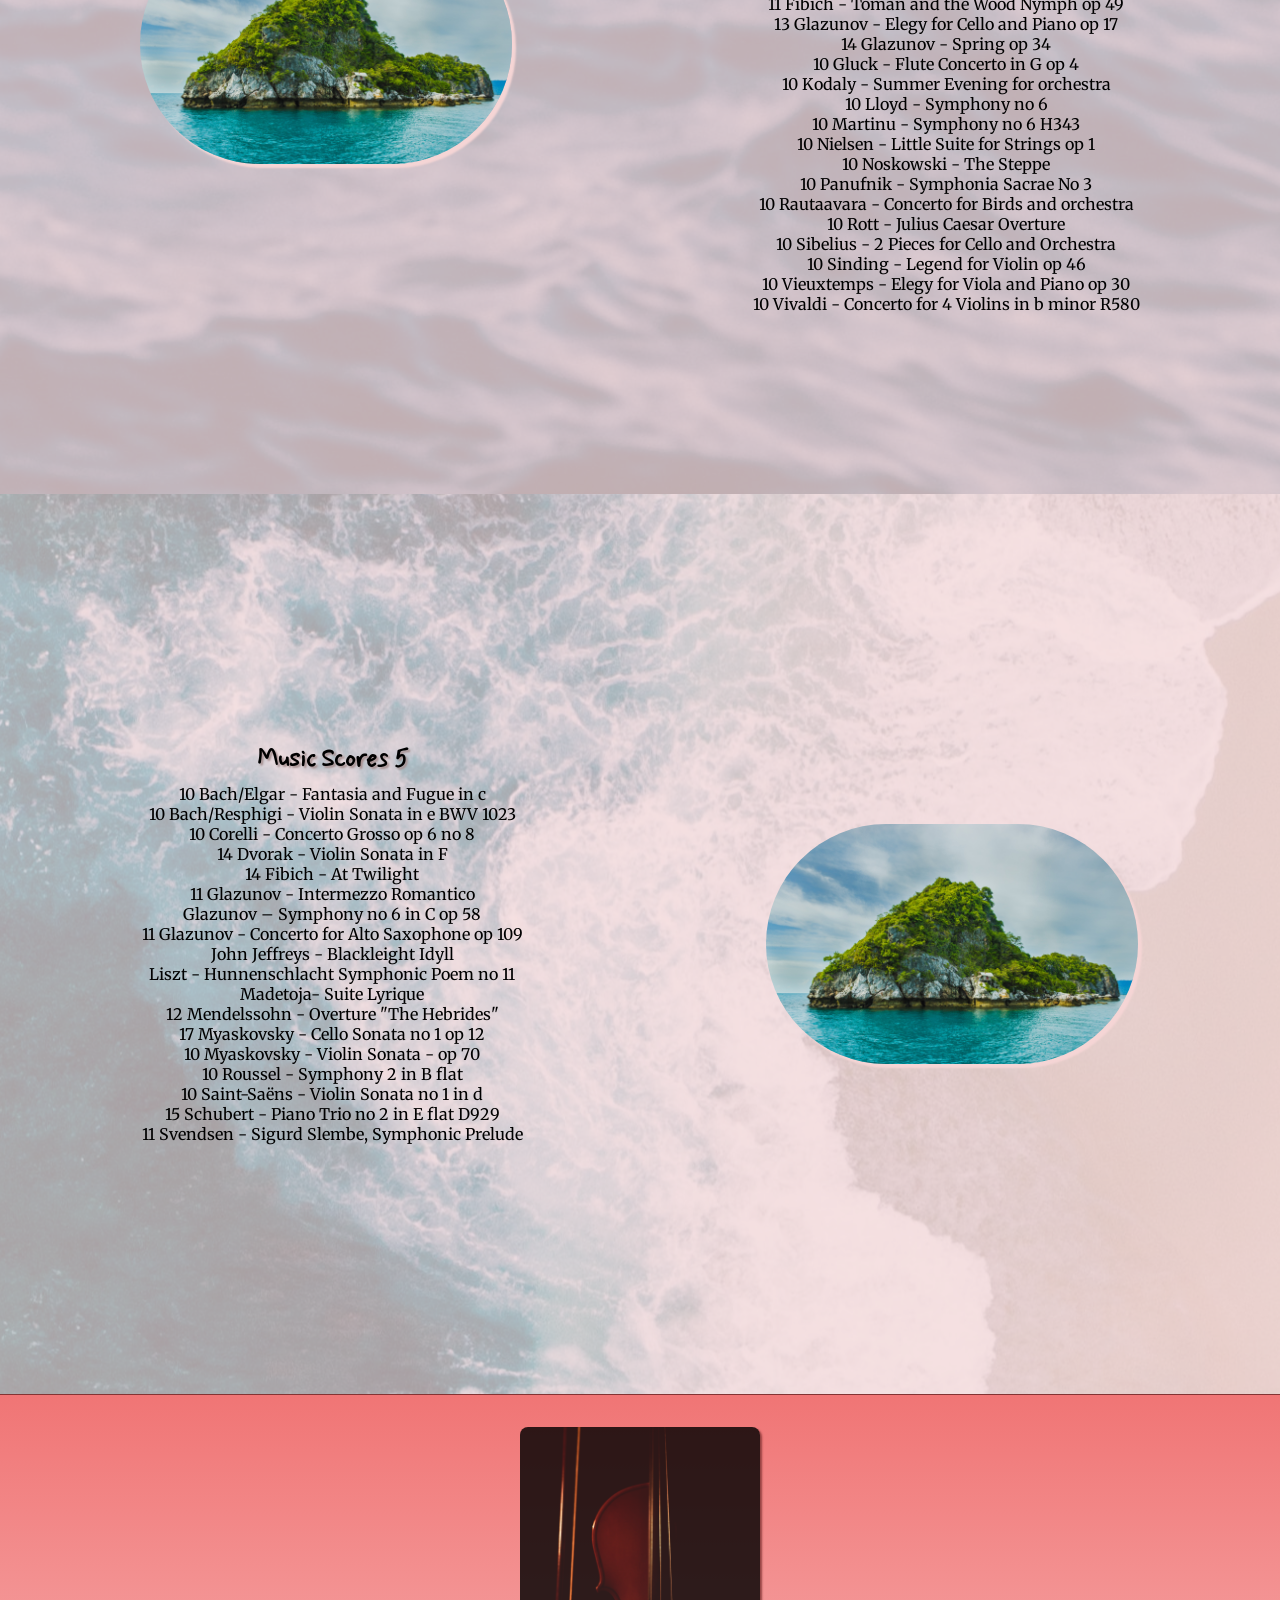
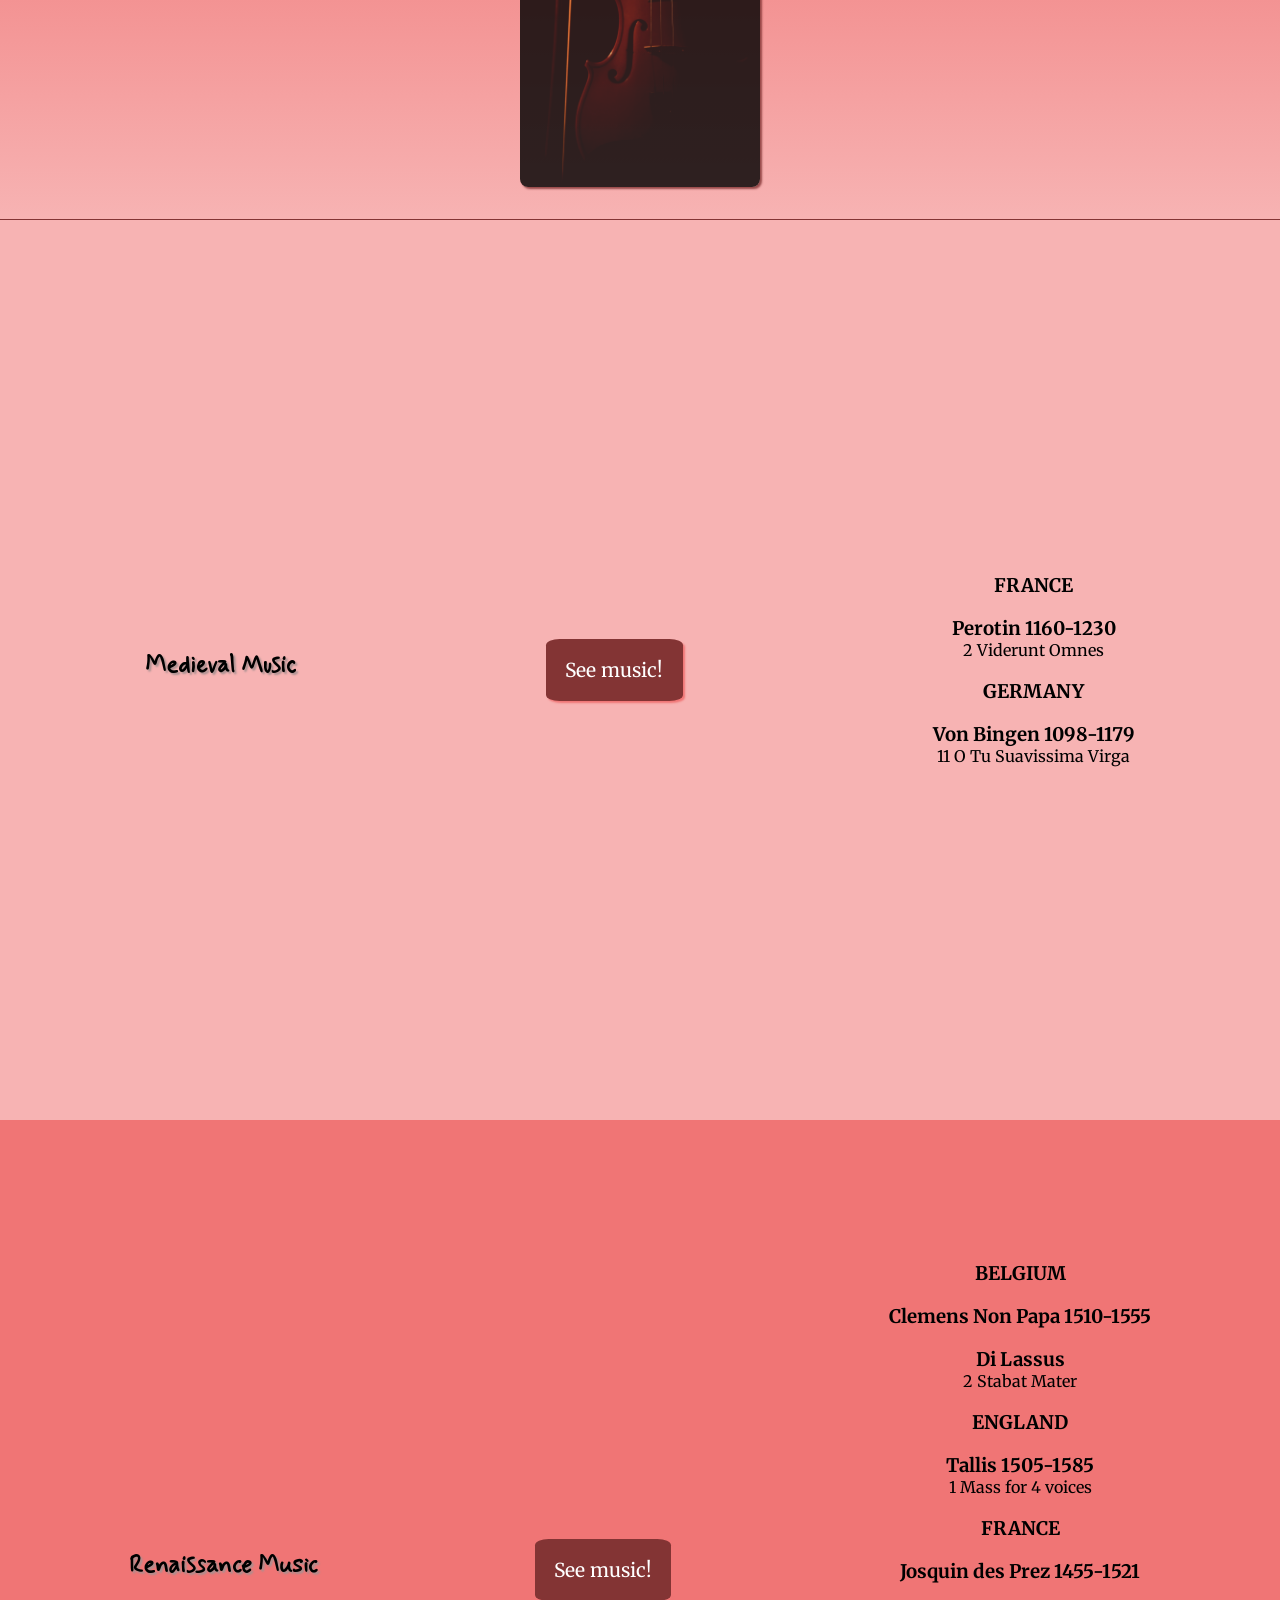
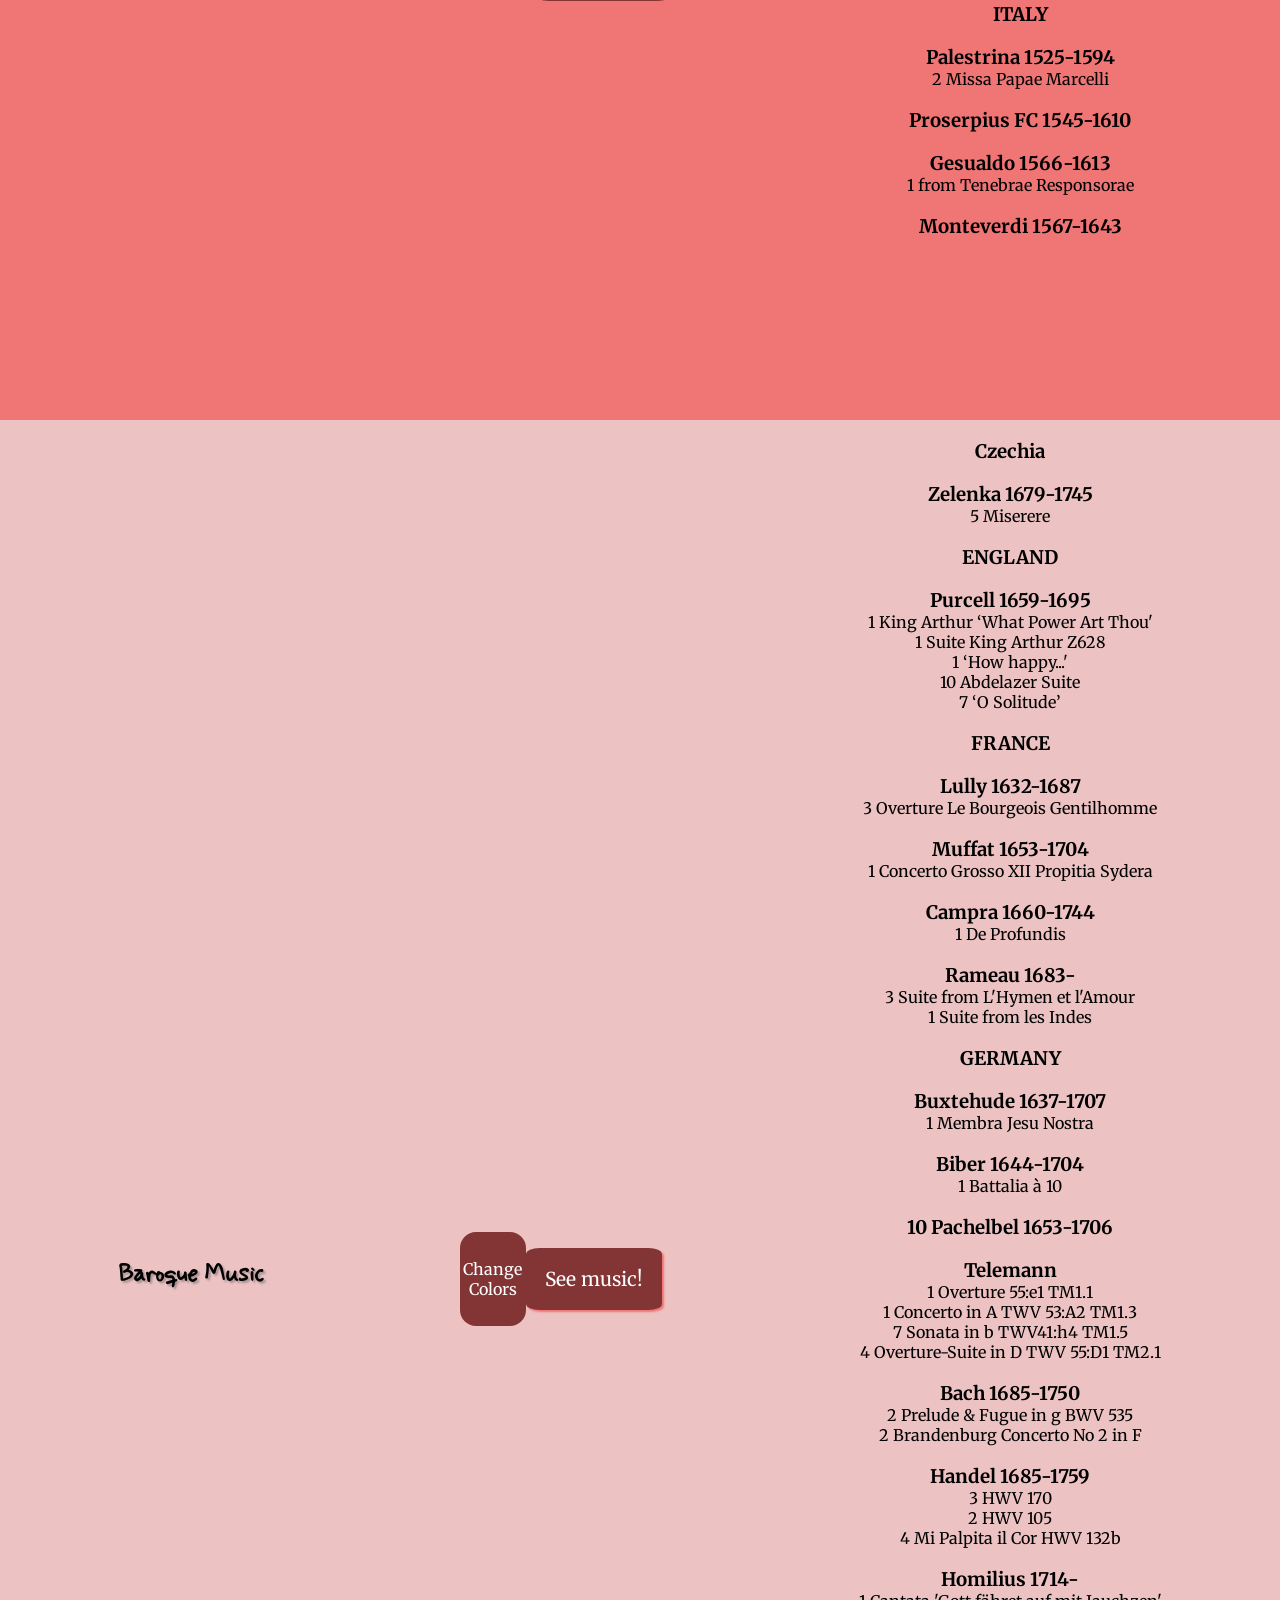
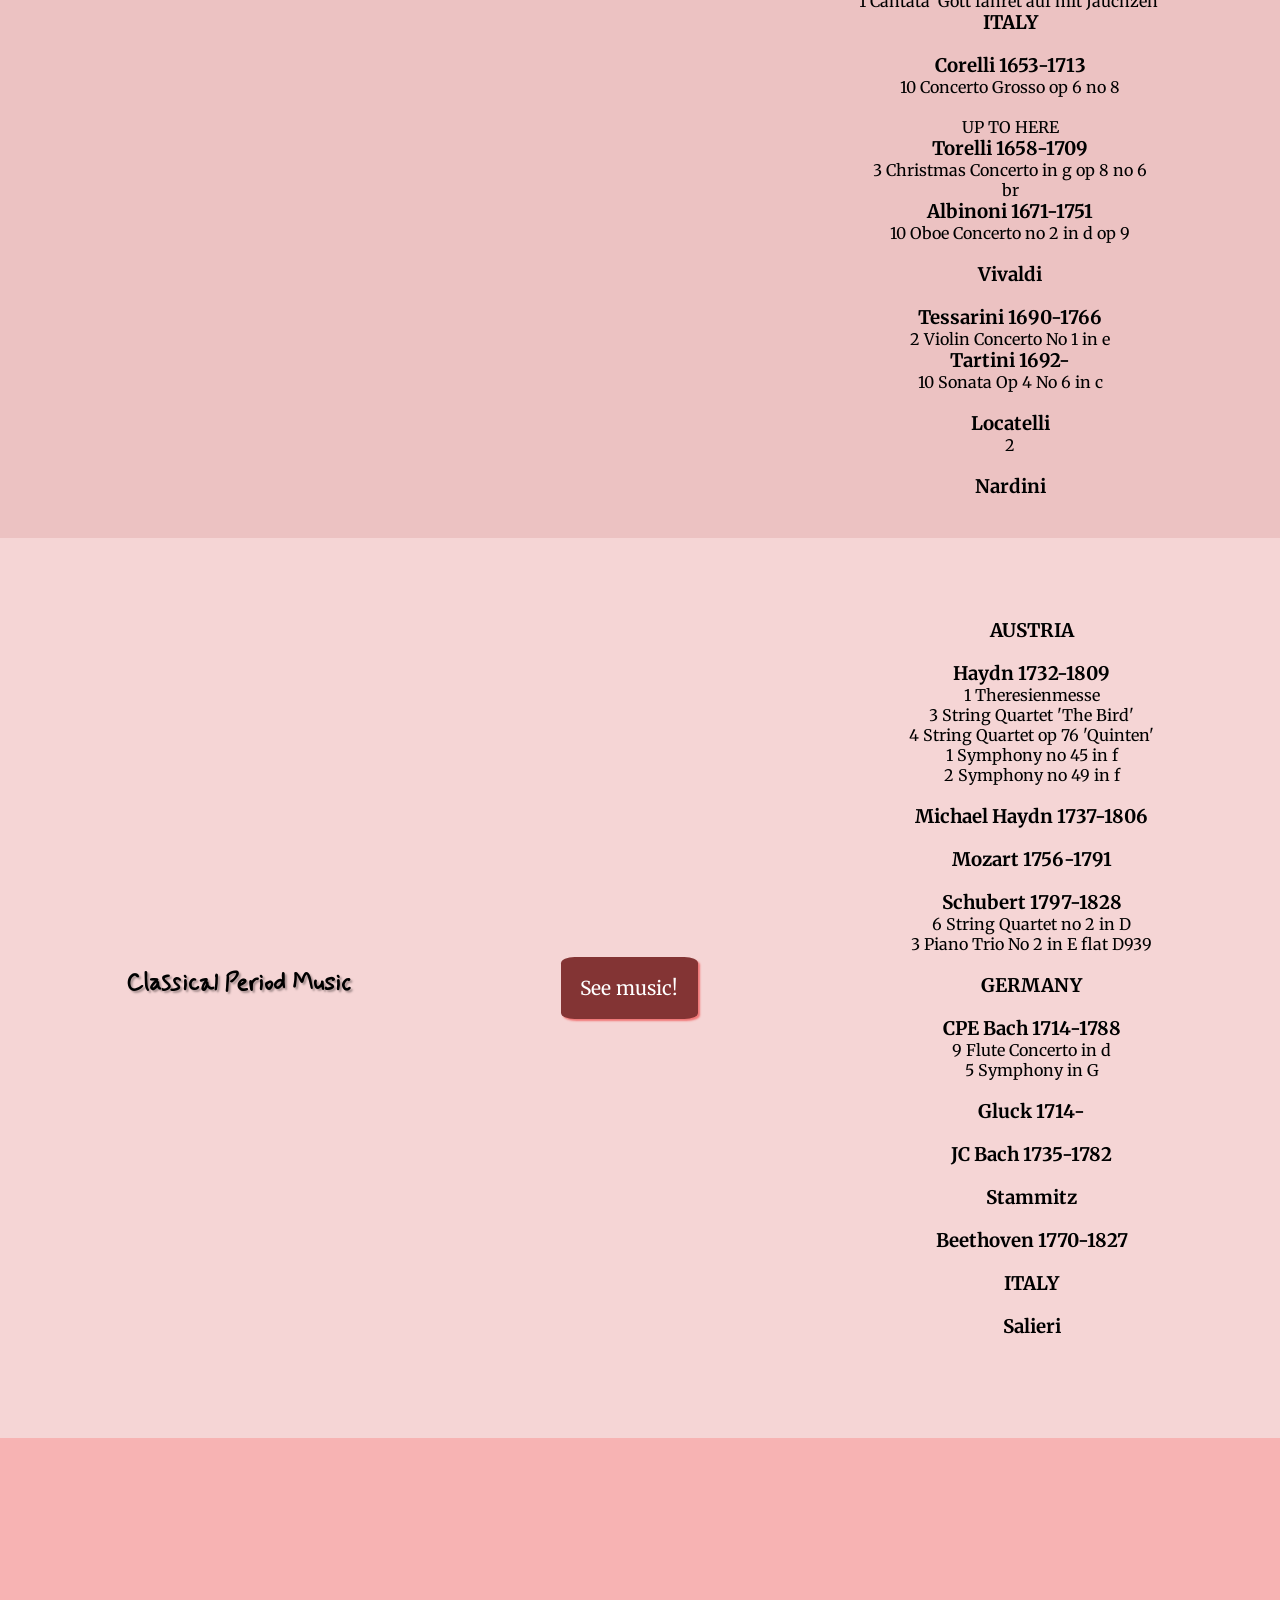
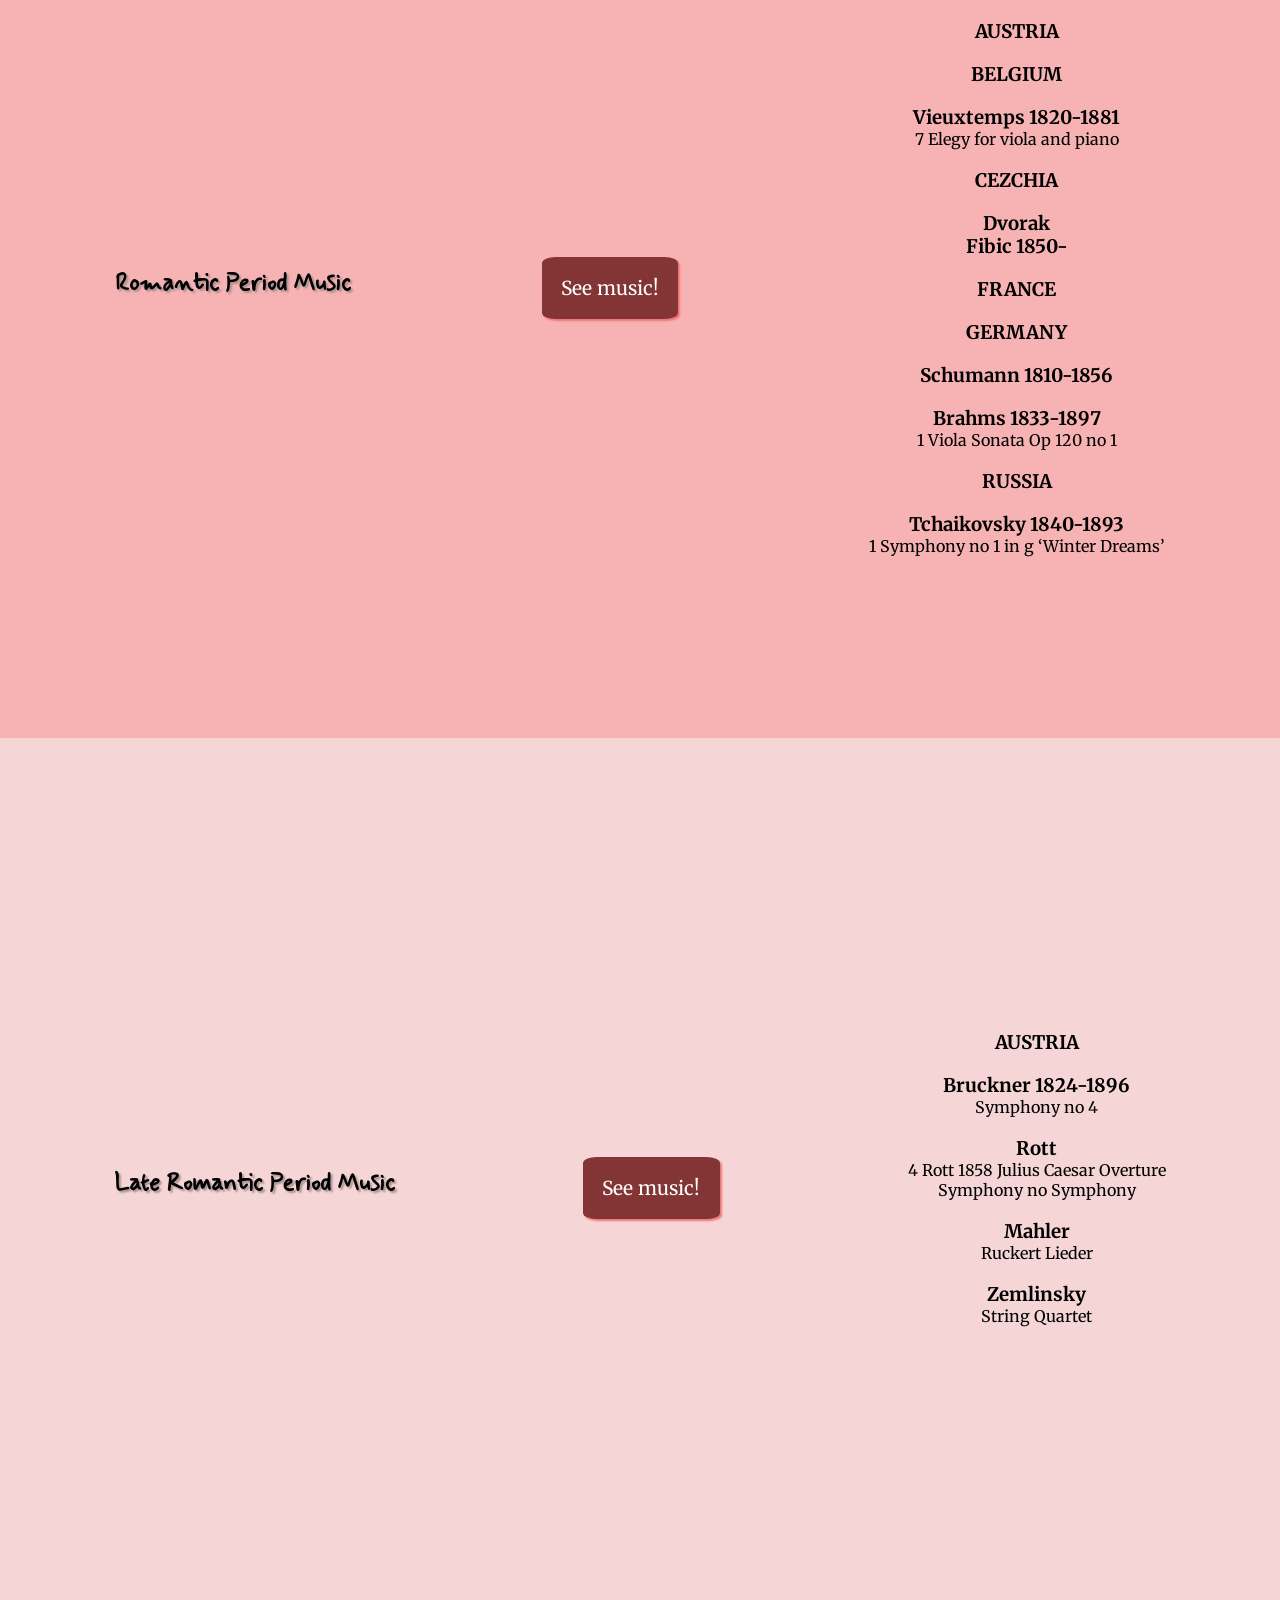
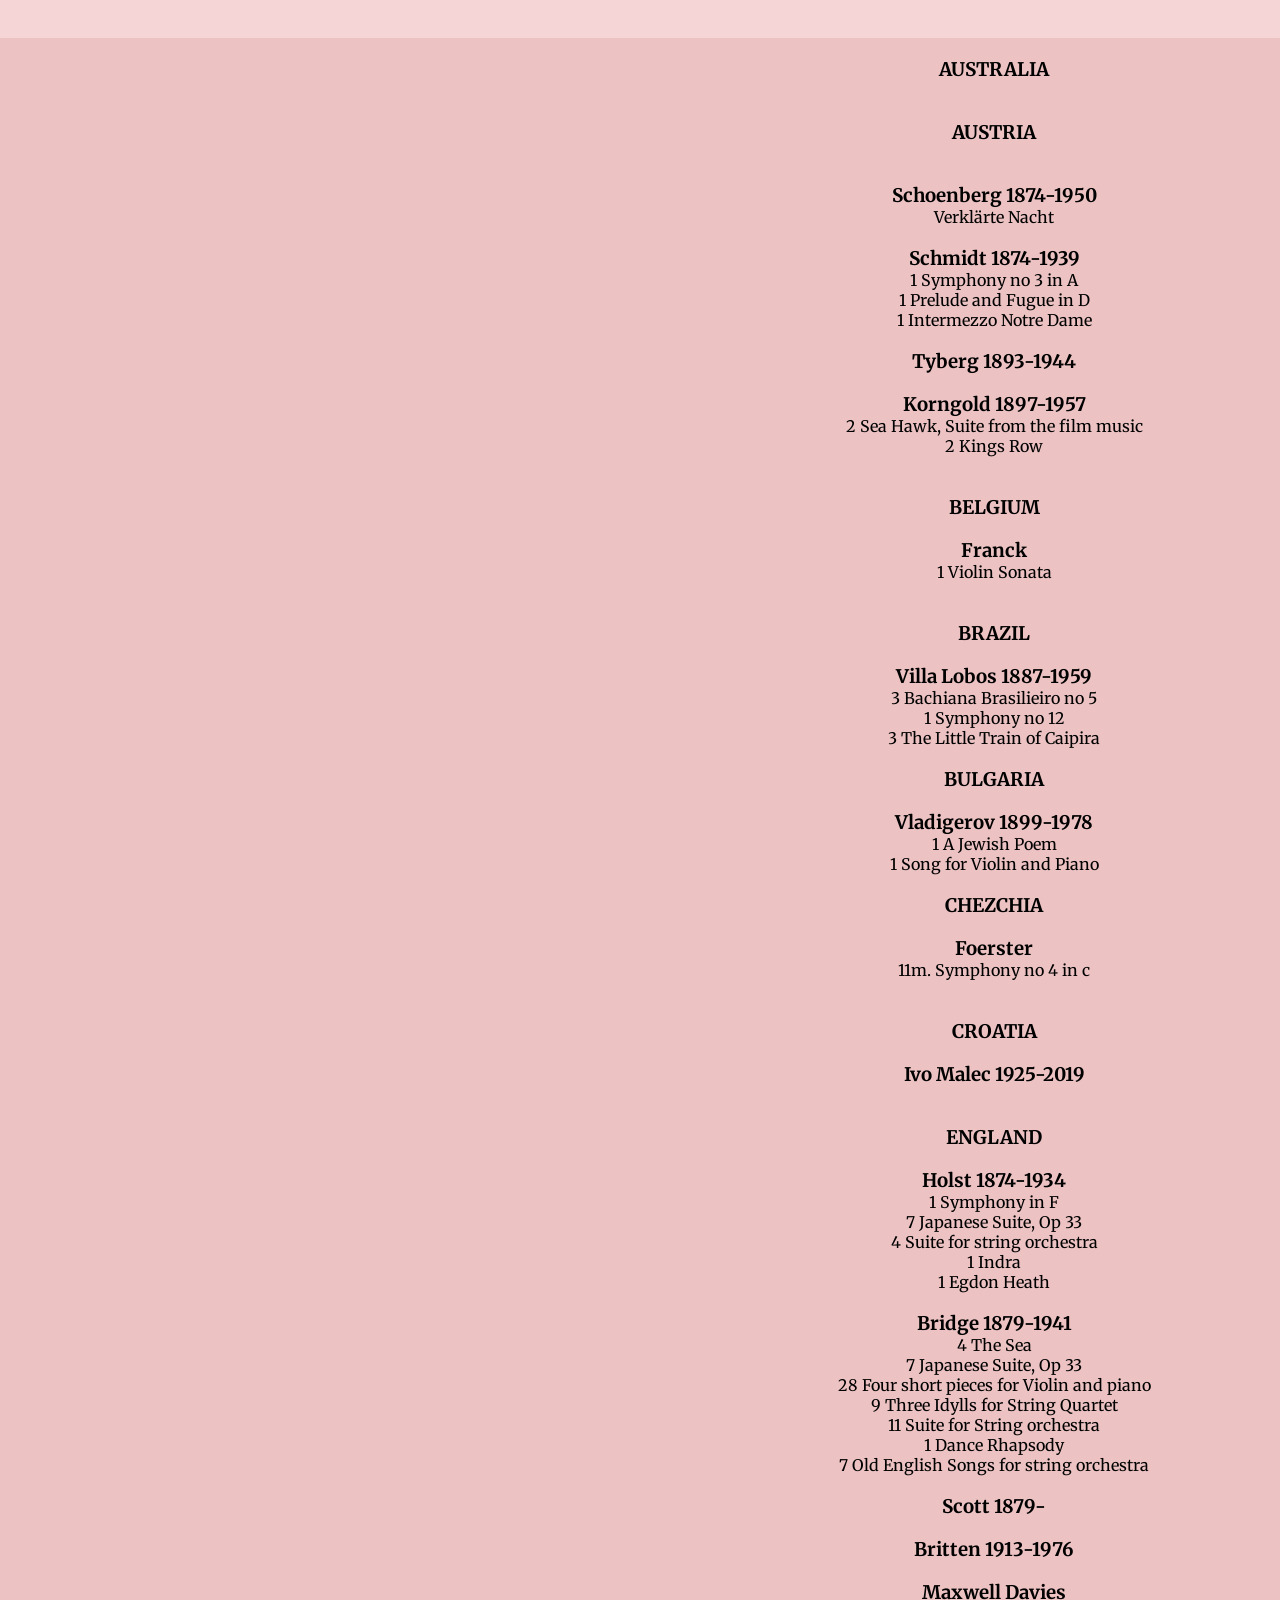
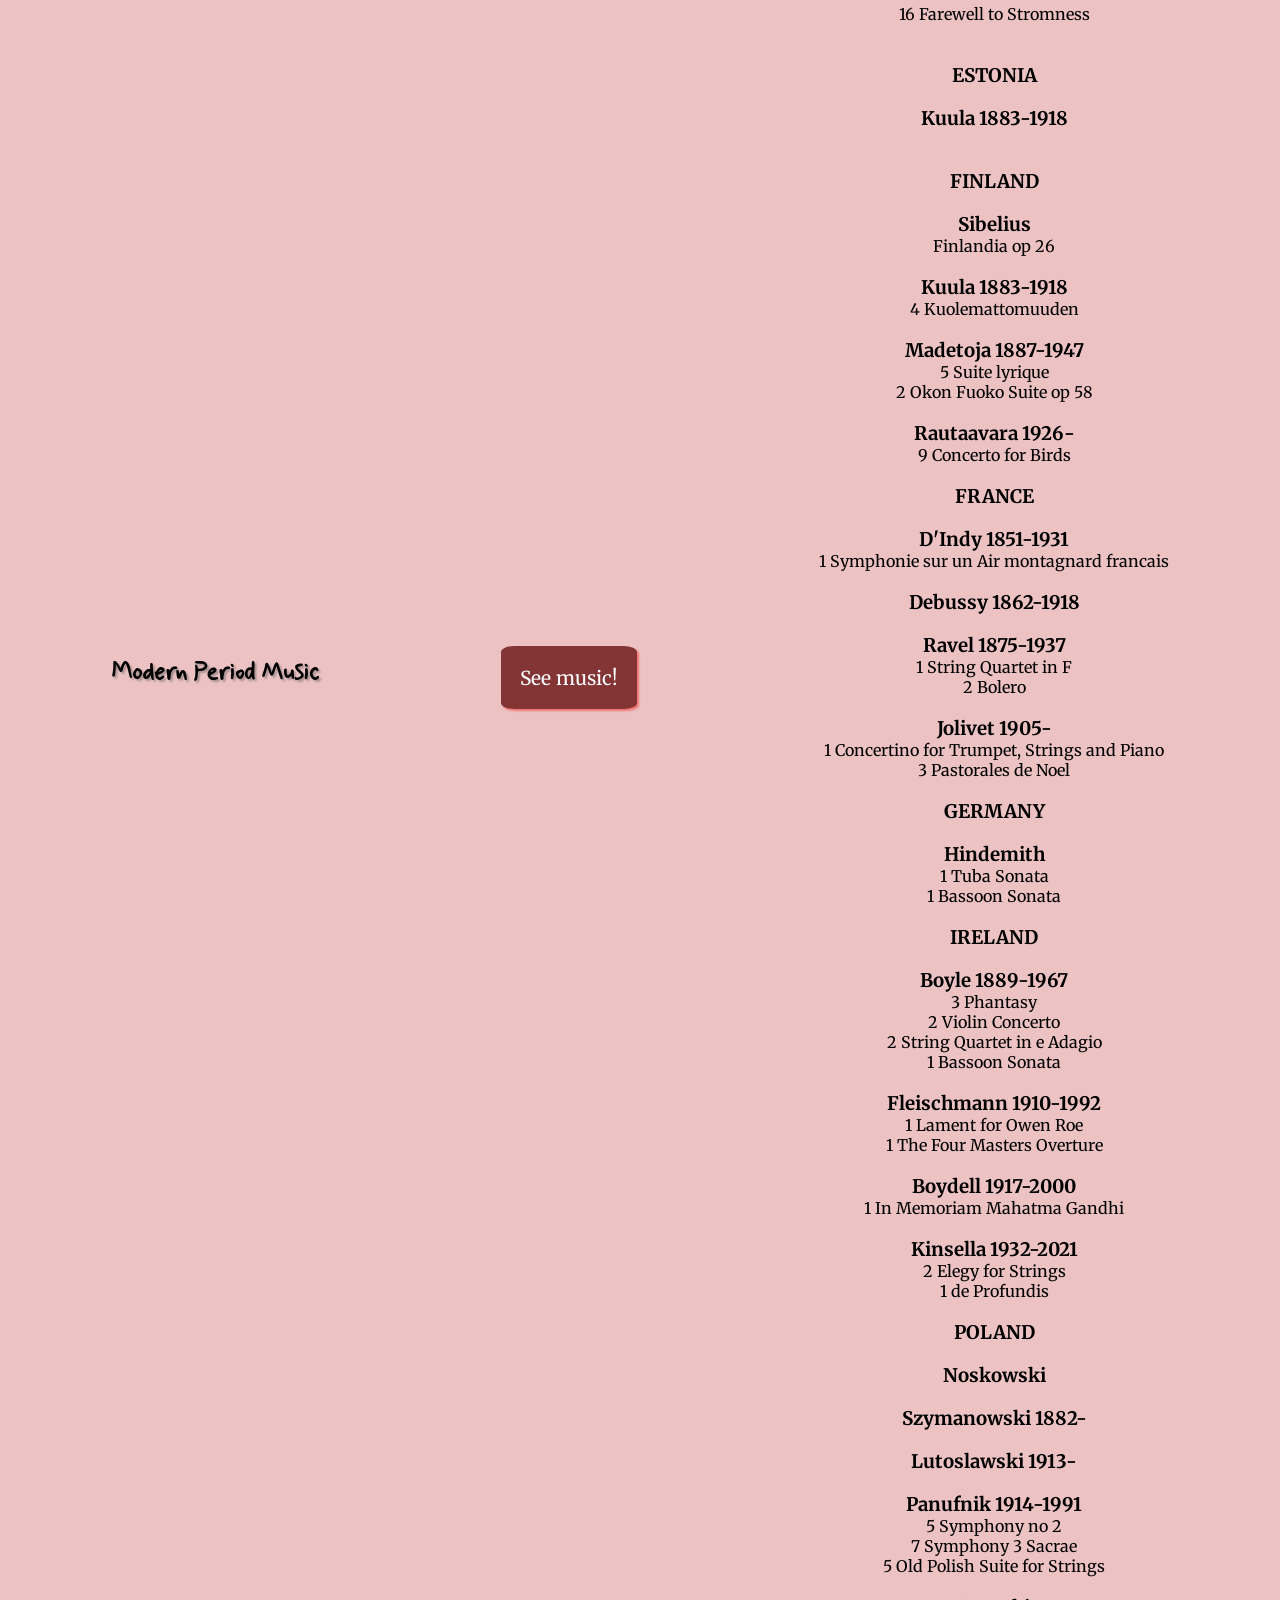
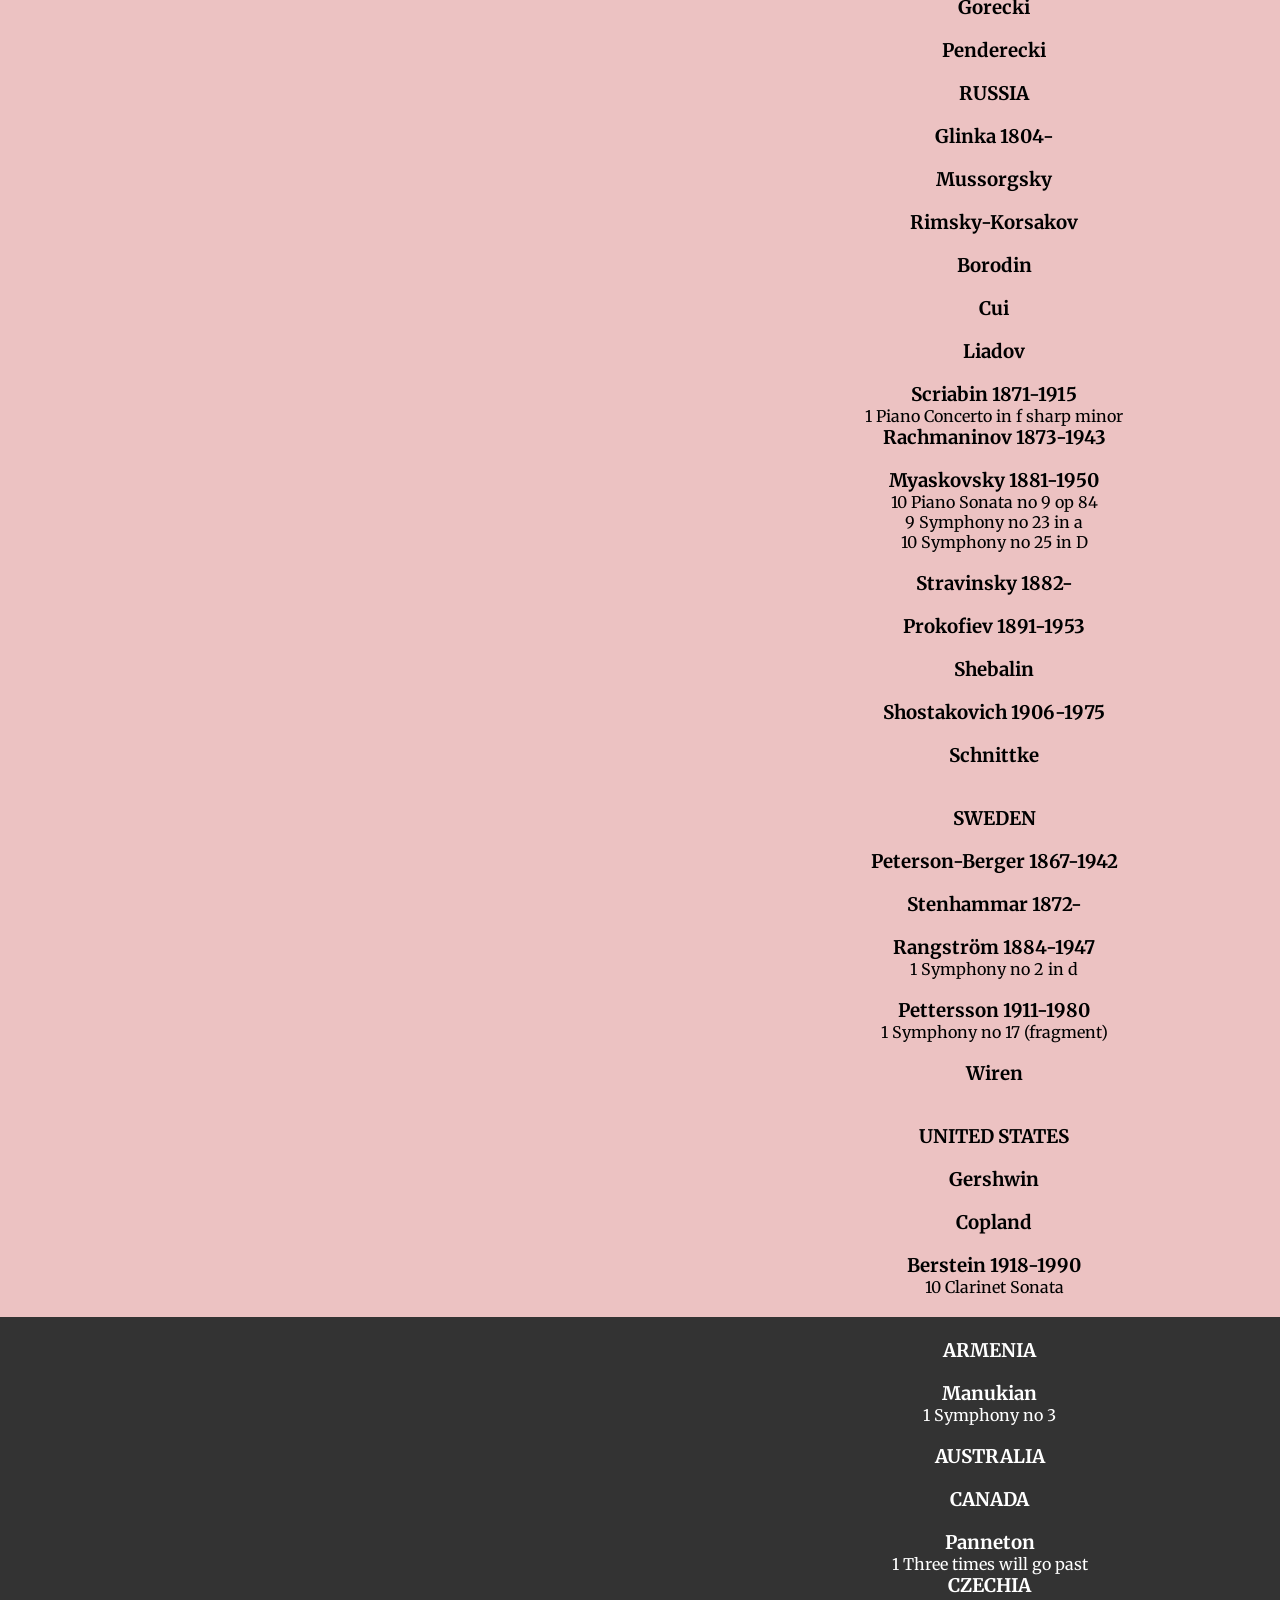
==== commit 470a1610: "24.02.11 12.50pm" ====
--- a/index.html
+++ b/index.html
@@ -228,7 +228,7 @@
         <p>10 Roussel - Symphony 2 in B flat</p>
         <p>10 Saint-Saëns - Violin Sonata no 1 in d</p>
         <p>15 Schubert - Piano Trio no 2 in E flat D929</p>
-        <p>11 Svendsen - Sigurd Slembe, Symphonic Prelude</p>     
+        <p>11 Svendsen - Sigurd Slembe, Symphonic Prelude</p>
 
 
       </div>
@@ -269,7 +269,7 @@
       <br />
 
       <h3>Von Bingen 1098-1179</h3>
-      <p>10 O Tu Suavissima Virga</p>
+      <p>11 O Tu Suavissima Virga</p>
 
     </div>
   </section>
@@ -294,7 +294,7 @@
       <br />
 
       <h3>Di Lassus</h3>
-      <p>1 Stabat Mater</p>
+      <p>2 Stabat Mater</p>
       <br>
 
       <h3>ENGLAND</h3>
@@ -333,6 +333,8 @@
 
     </div>
   </section>
+
+
 
   <!-- SECTION BAROQUE MUSIC -->
 
@@ -352,6 +354,7 @@
       <br>
       <h3>Zelenka 1679-1745</h3>
       <p>5 Miserere</p>
+      <p></p>
       <br>
 
       <h3>ENGLAND</h3>
@@ -388,7 +391,7 @@
       <br />
 
       <h3>Buxtehude 1637-1707</h3>
-      <p>24m. Membra Jesu Nostra</p>
+      <p>1 Membra Jesu Nostra</p>
       <br />
 
       <h3>Biber 1644-1704</h3>
@@ -400,32 +403,34 @@
       <br />
 
       <h3>Telemann</h3>
-      <p></p>
+      <p>1 Overture 55:e1 TM1.1</p>
+      <p>1 Concerto in A TWV 53:A2 TM1.3</p>
+      <p>7 Sonata in b TWV41:h4 TM1.5</p>
+      <p>4 Overture-Suite in D TWV 55:D1 TM2.1</p>
       <br />
 
       <h3>Bach 1685-1750</h3>
       <p>2 Prelude & Fugue in g BWV 535</p>
-      <p>1 Brandenburg Concerto No 2 in F</p>
+      <p>2 Brandenburg Concerto No 2 in F</p>
       <br>
 
       <h3>Handel 1685-1759</h3>
       <p>3 HWV 170</p>
       <p>2 HWV 105</p>
-      <p>3 Mi Palpita il Cor HWV 132b</p>
+      <p>4 Mi Palpita il Cor HWV 132b</p>
       <br>
 
       <h3>Homilius 1714-</h3>
+      <p>1 Cantata 'Gott fähret auf mit Jauchzen'</p>
 
       <h3>ITALY</h3>
       <br />
       <h3>Corelli 1653-1713</h3>
-      <p>5 Concerto Grosso op 6 no 8</p>
-      <br />
-
-
+      <p>10 Concerto Grosso op 6 no 8</p>
+      <br />
+      
       <p> UP TO HERE</p>
-
-
+      
       <h3>Torelli 1658-1709</h3>
       <p>3 Christmas Concerto in g op 8 no 6</p>
       br
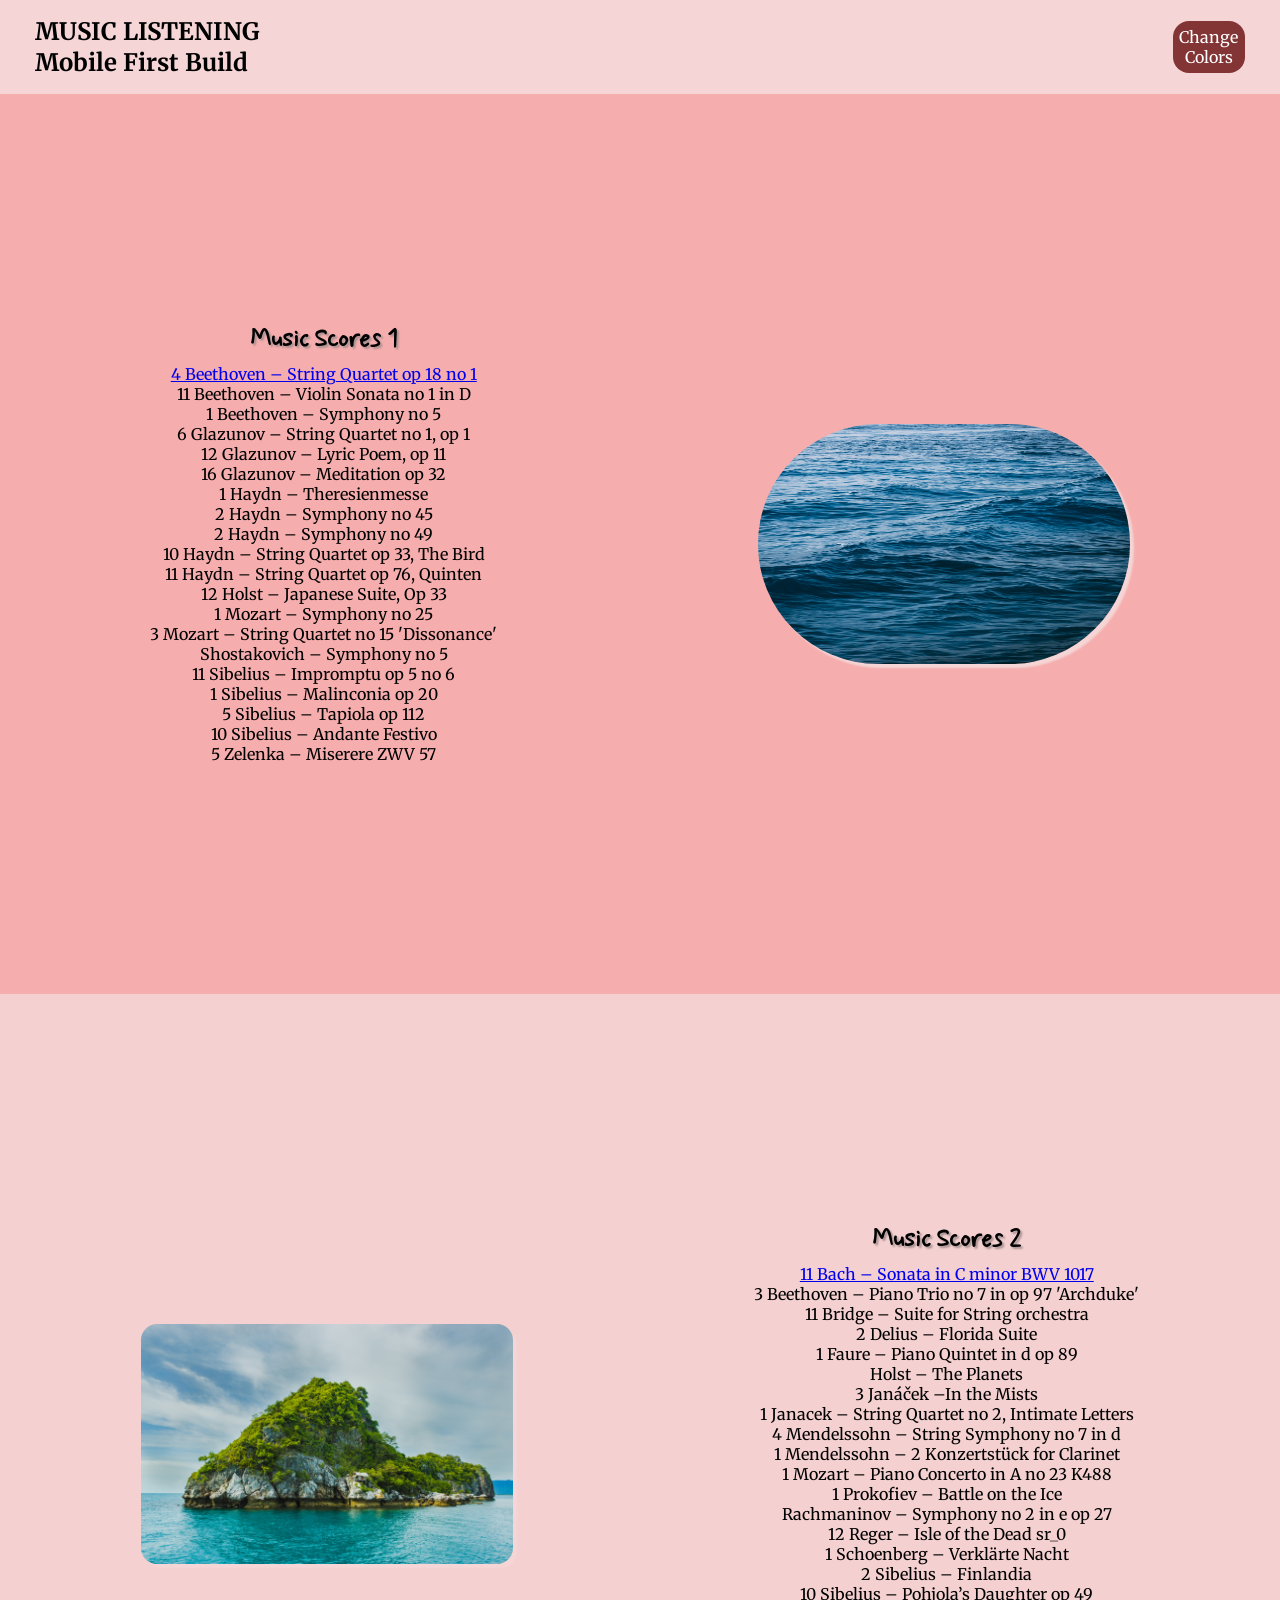
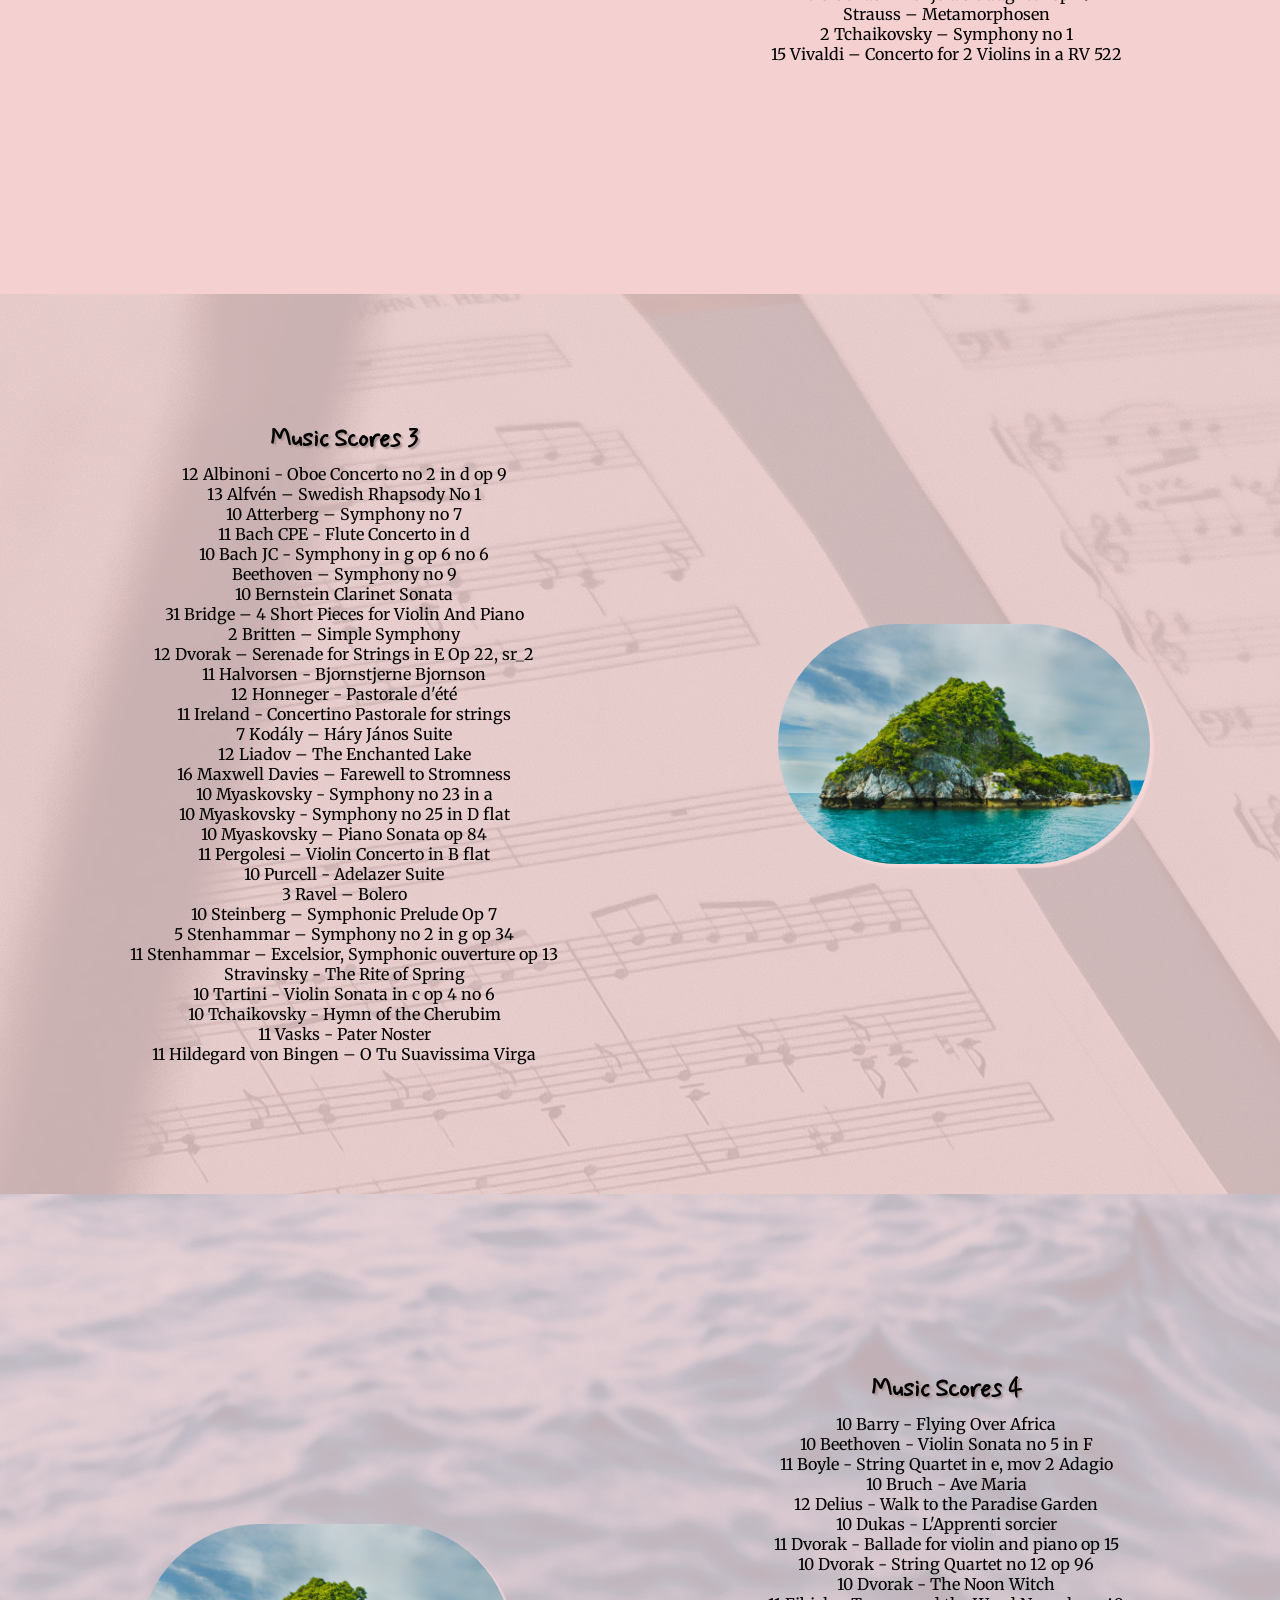
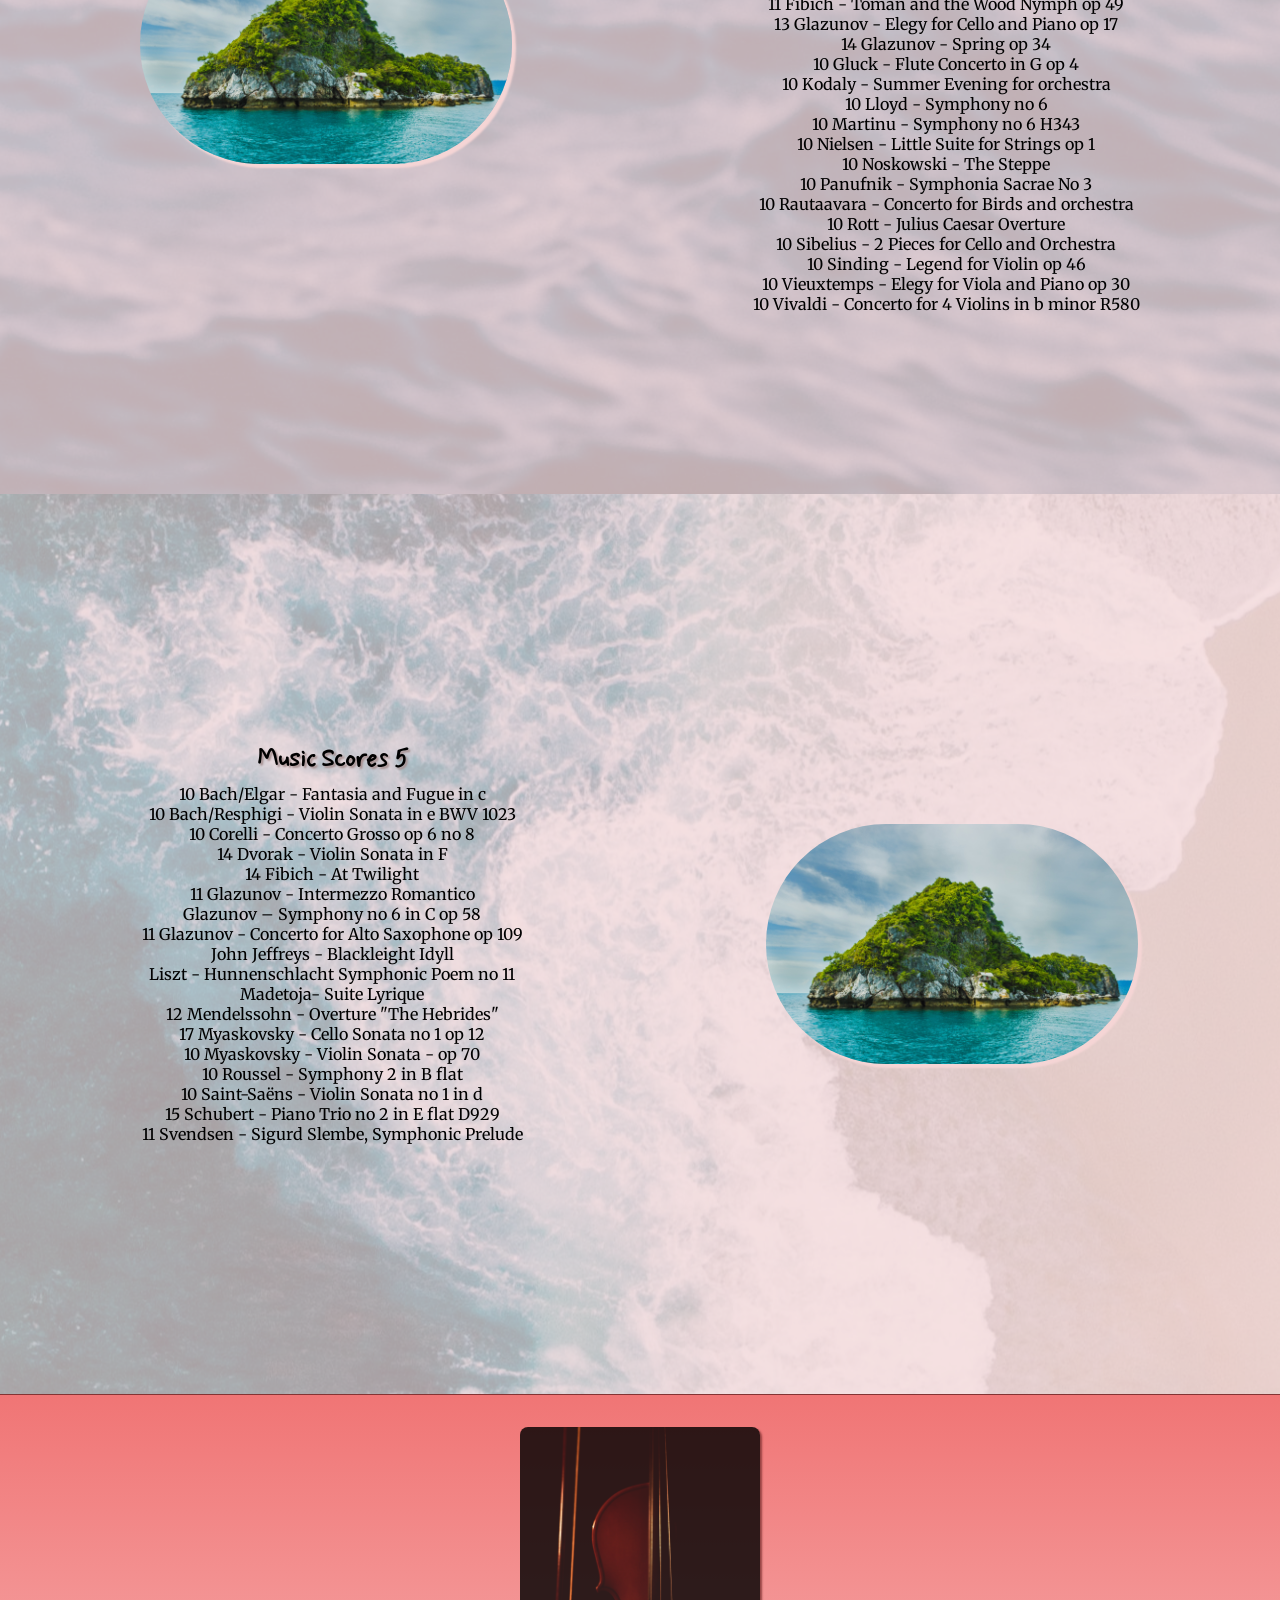
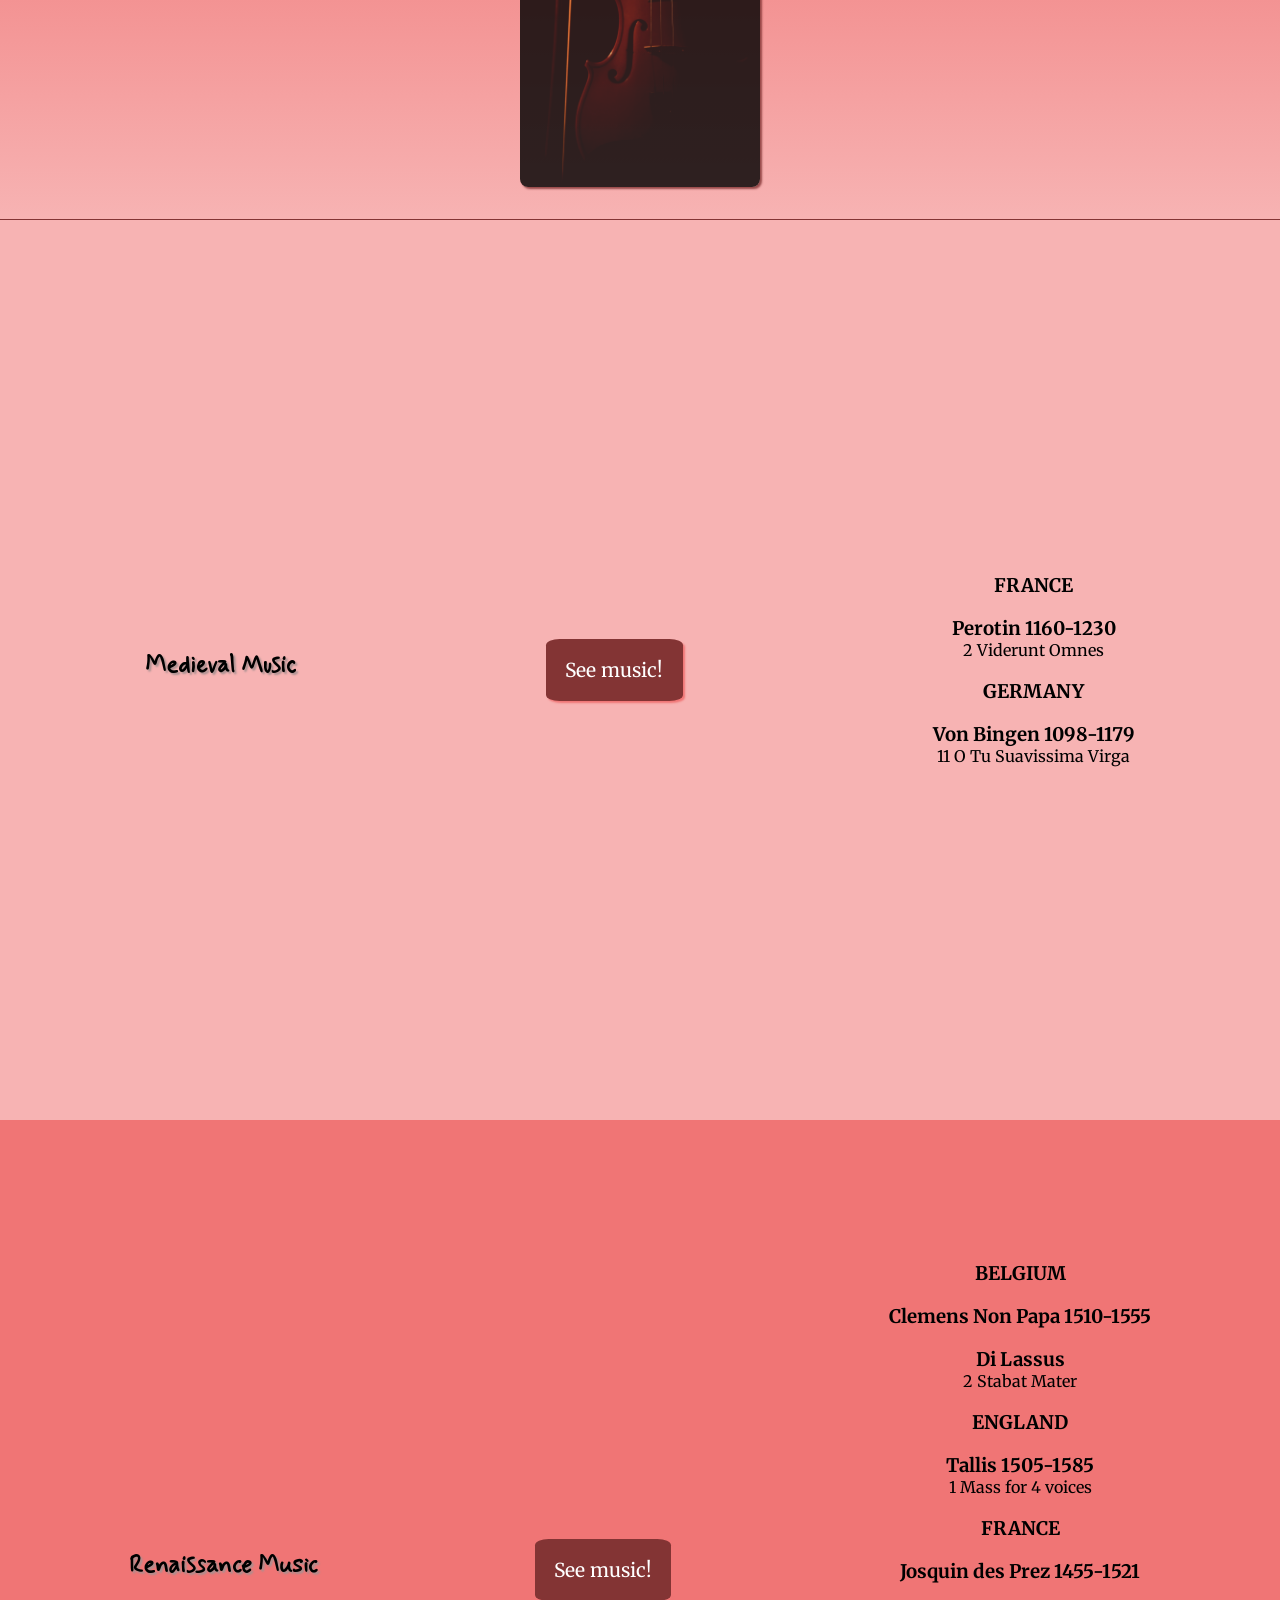
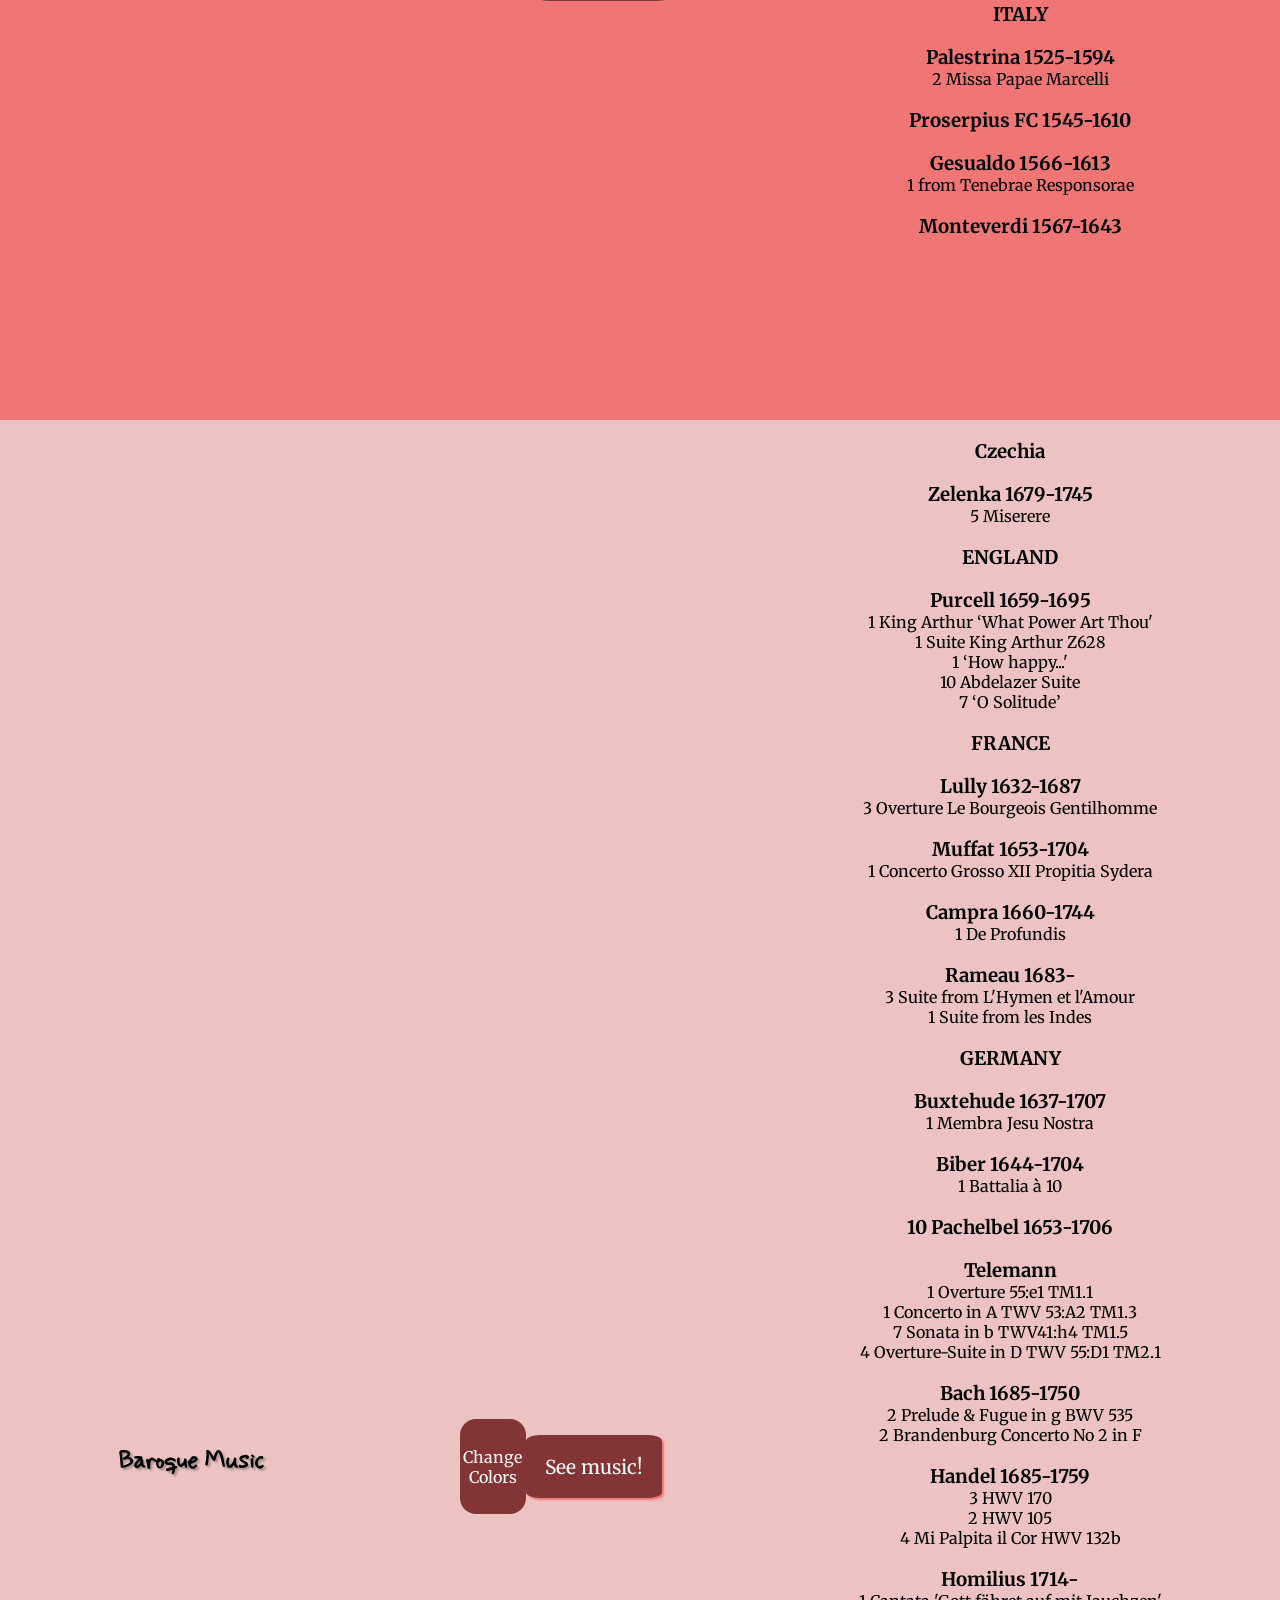
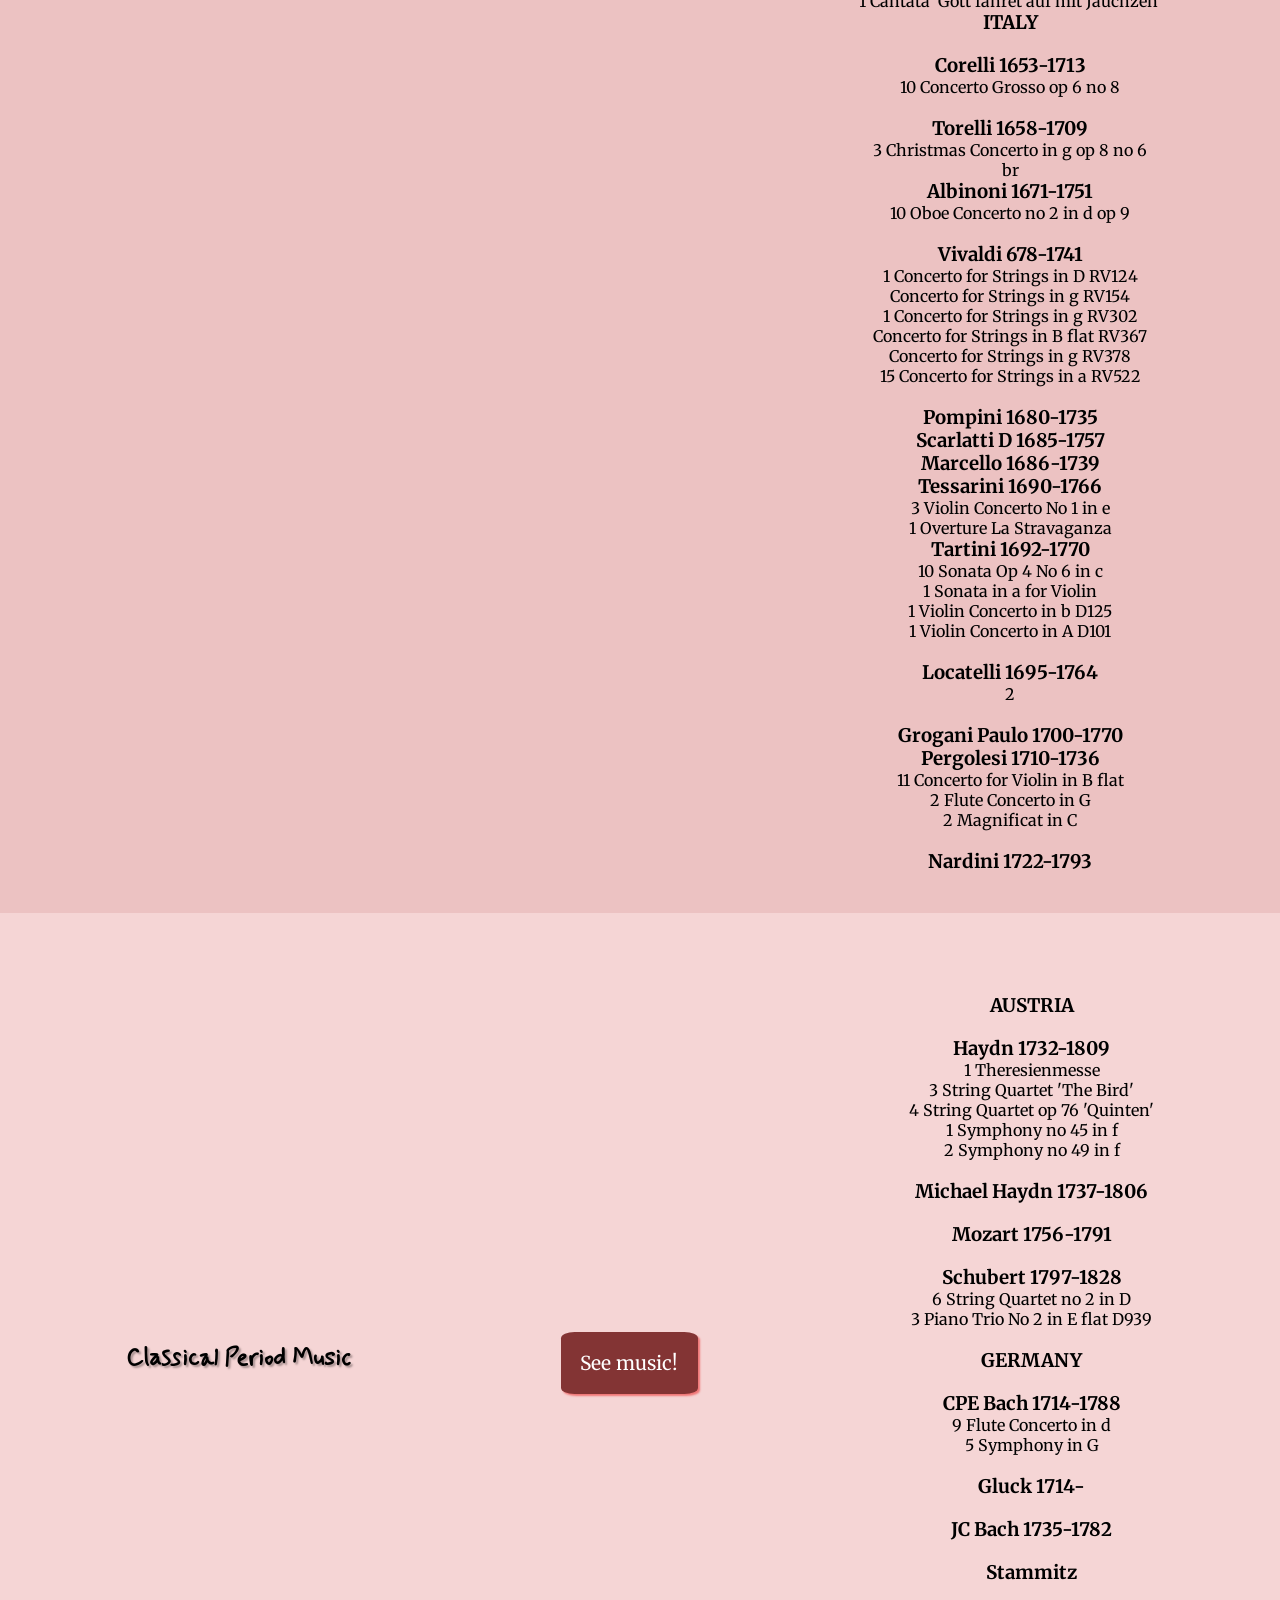
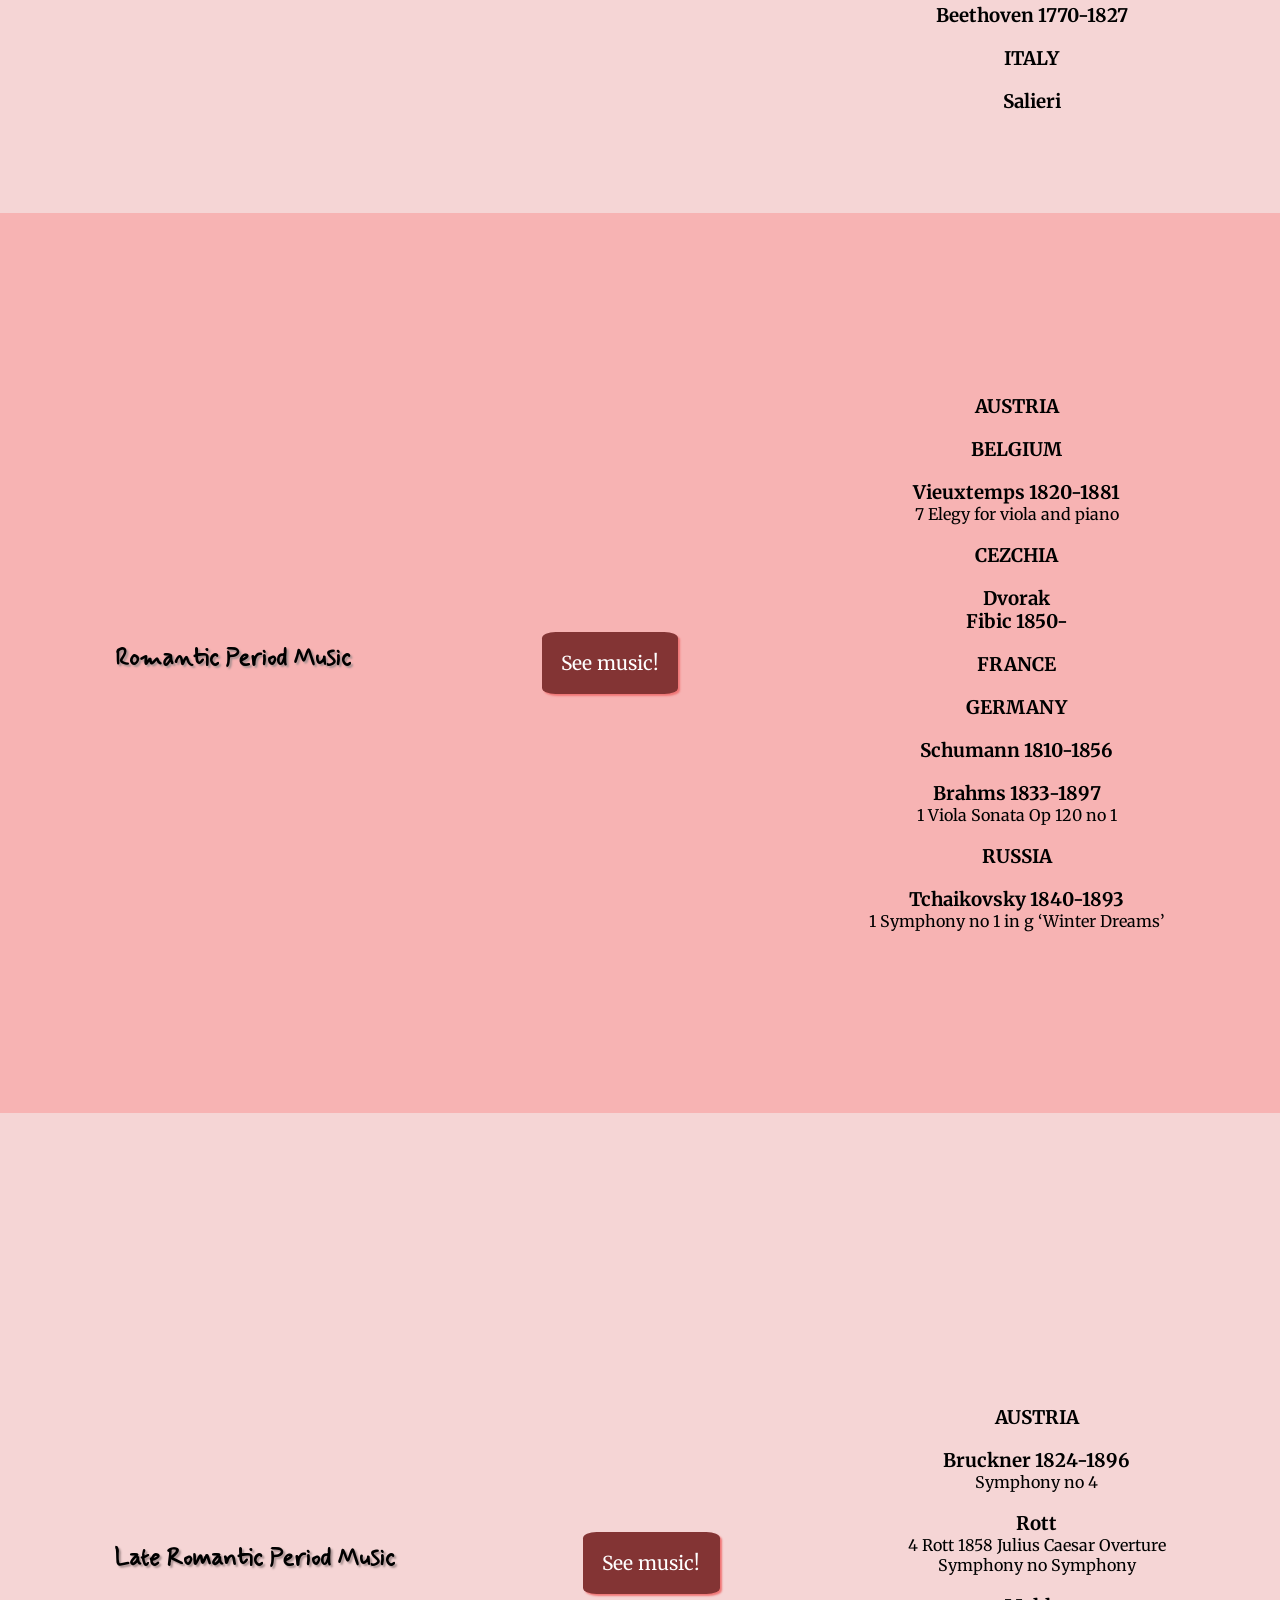
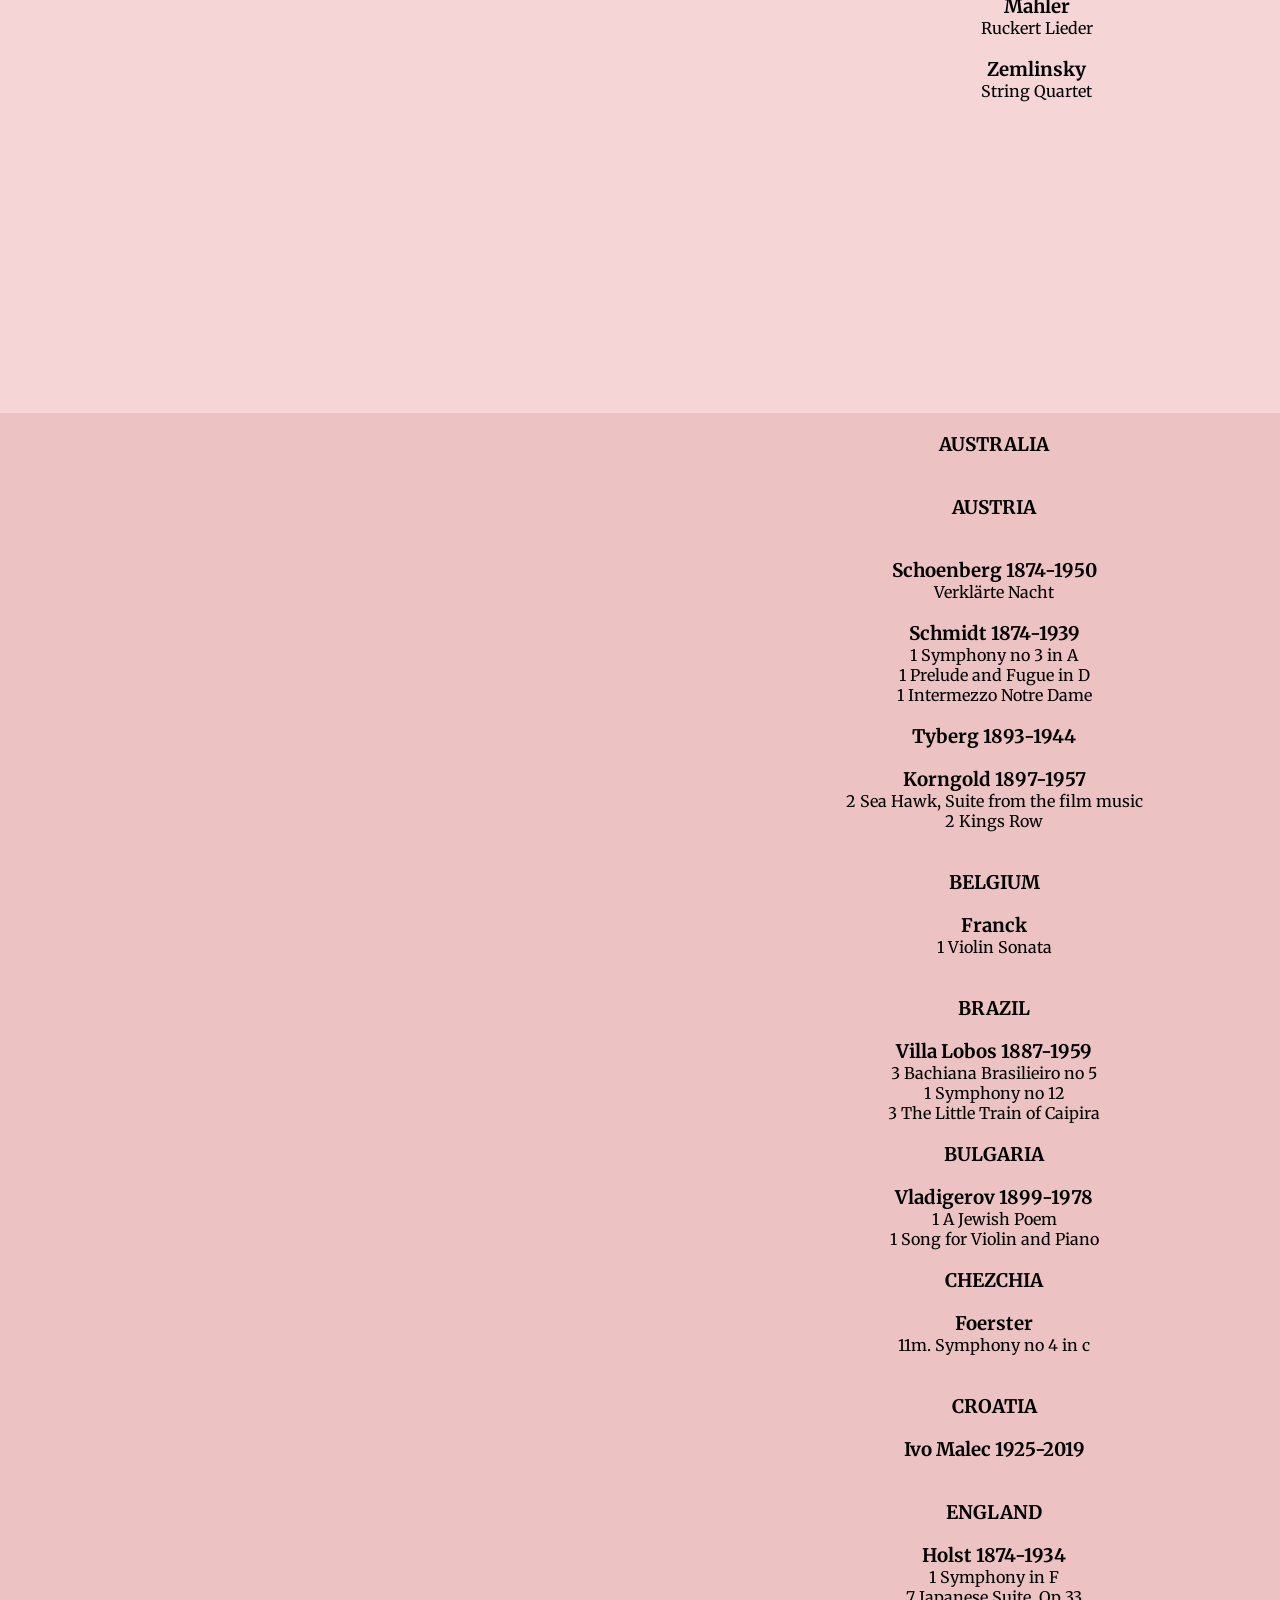
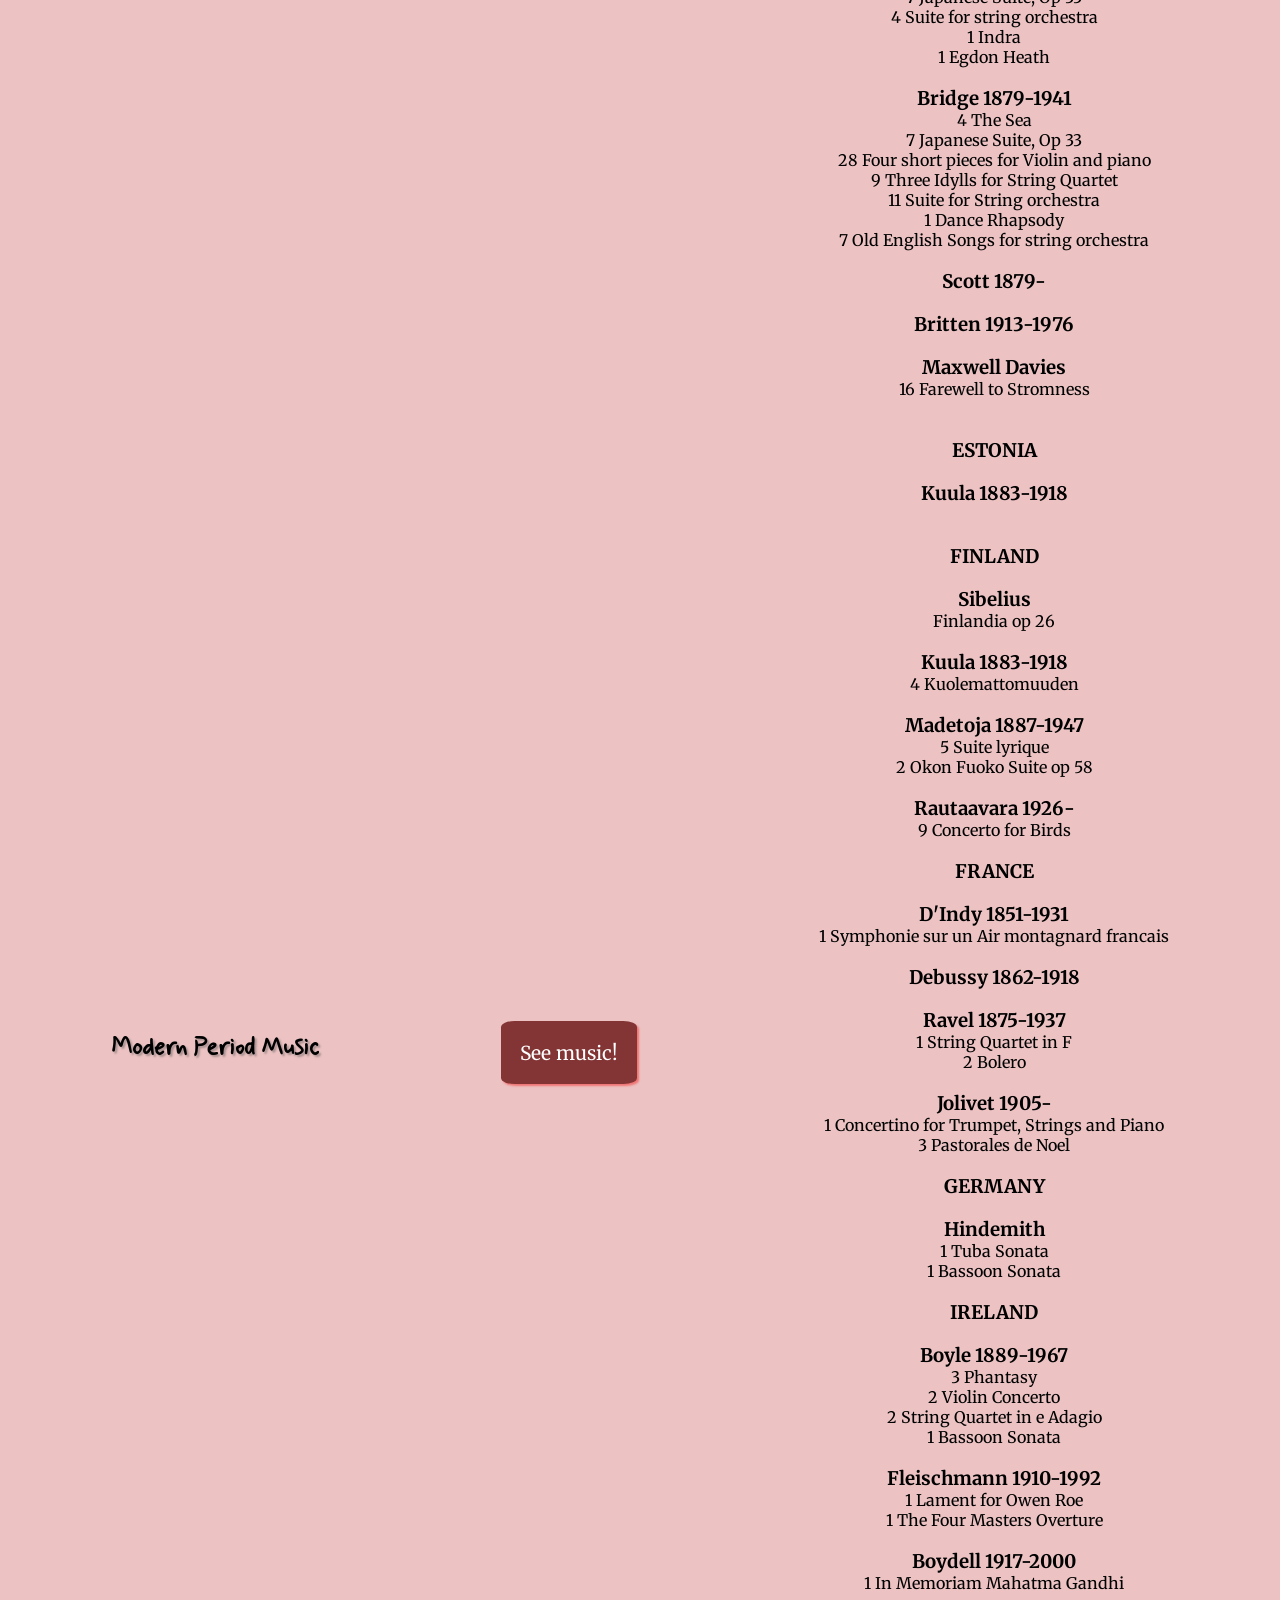
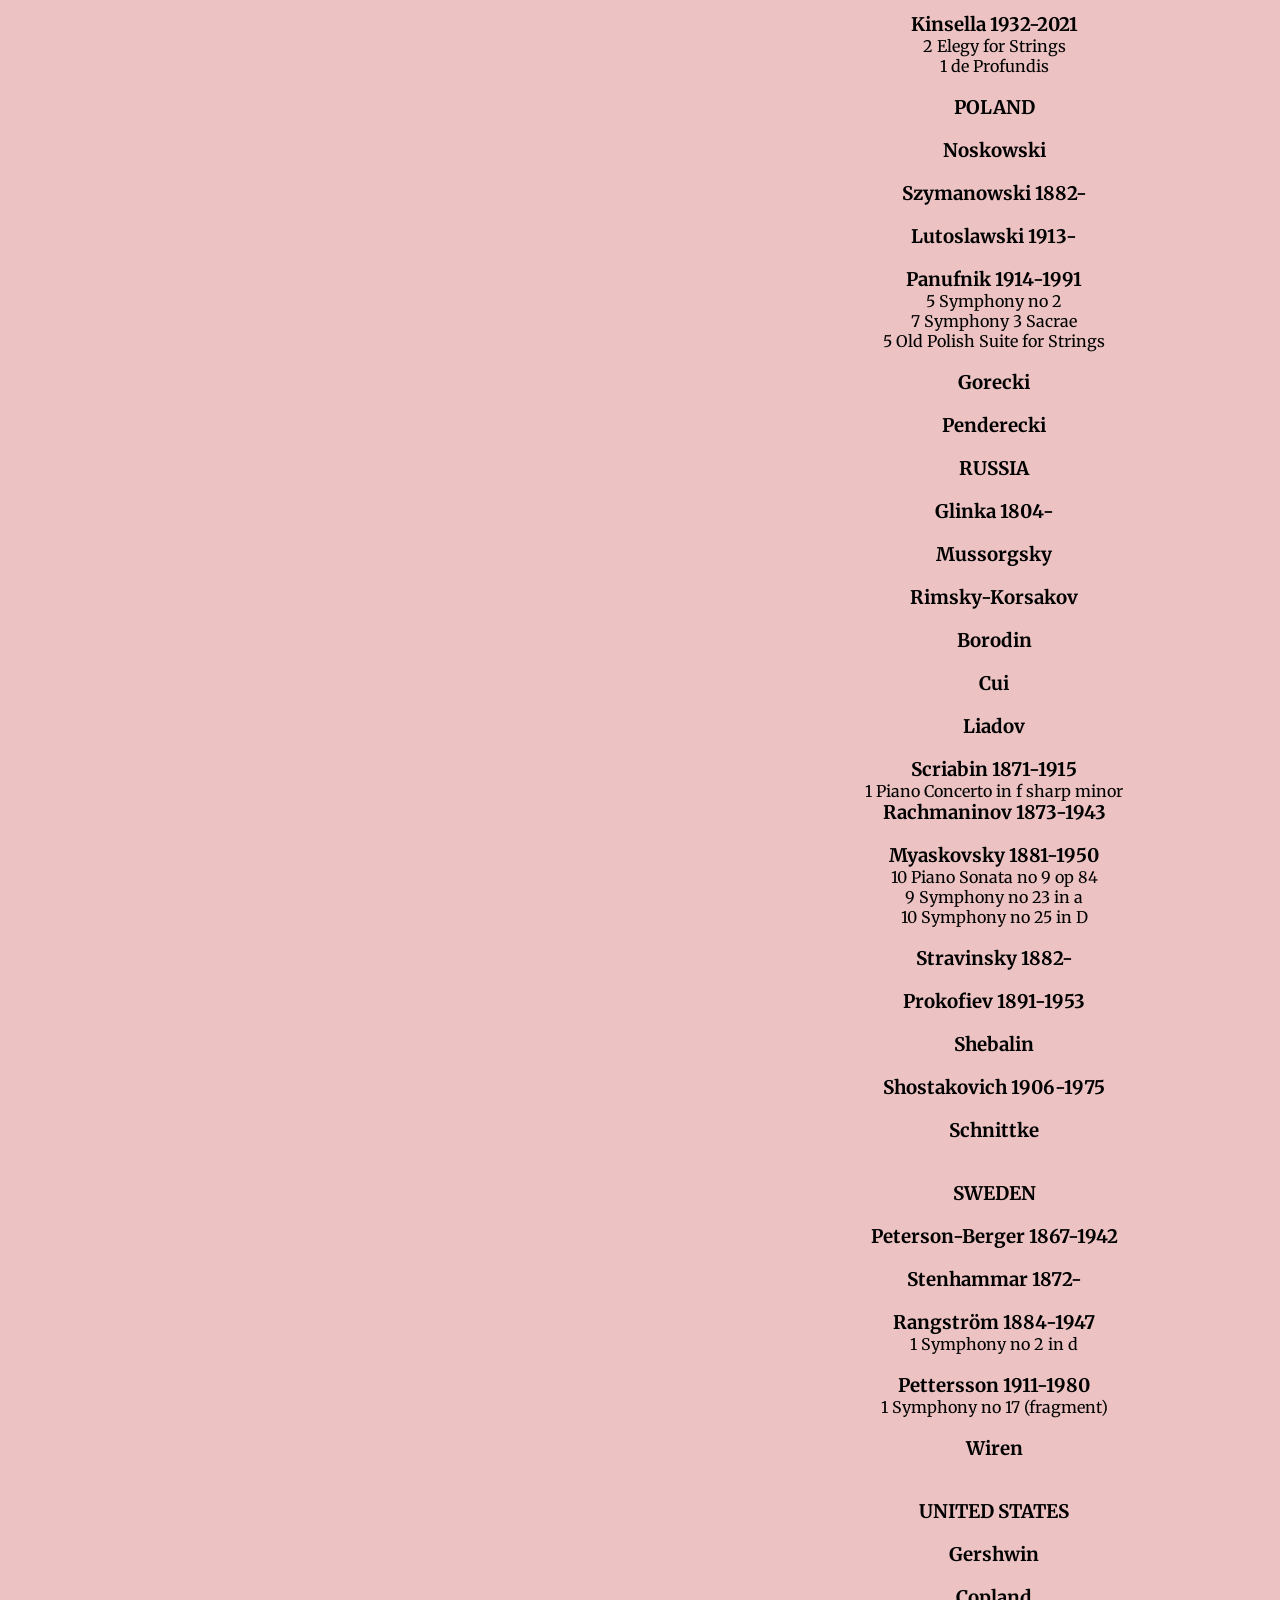
==== commit 3a59c64f: "24.02.11 5.29pm" ====
--- a/index.html
+++ b/index.html
@@ -429,8 +429,7 @@
       <p>10 Concerto Grosso op 6 no 8</p>
       <br />
       
-      <p> UP TO HERE</p>
-      
+     
       <h3>Torelli 1658-1709</h3>
       <p>3 Christmas Concerto in g op 8 no 6</p>
       br
@@ -439,22 +438,50 @@
       <p>10 Oboe Concerto no 2 in d op 9</p>
       <br />
 
-      <h3>Vivaldi</h3>
-      <p></p>
-      <br />
+      <h3>Vivaldi 678-1741</h3>
+      <p>1 Concerto for Strings in D RV124</p>
+      <p>Concerto for Strings in g RV154</p>
+      <p>1 Concerto for Strings in g RV302</p>
+      <p>Concerto for Strings in B flat RV367</p>
+      <p>Concerto for Strings in g RV378</p>
+      <p>15 Concerto for Strings in a RV522</p>
+      <br />
+
+      <h3>Pompini 1680-1735</h3>
+
+      <h3>Scarlatti D 1685-1757</h3>
+
+      <h3>Marcello 1686-1739</h3>
+
+
 
       <h3>Tessarini 1690-1766</h3>
-      <p>2 Violin Concerto No 1 in e</p>
-
-      <h3>Tartini 1692-</h3>
+      <p>3 Violin Concerto No 1 in e</p>
+      <p>1 Overture La Stravaganza</p>
+
+      <h3>Tartini 1692-1770</h3>
       <p>10 Sonata Op 4 No 6 in c</p>
-      <br />
-
-      <h3>Locatelli</h3>
+      <p>1 Sonata in a for Violin </p>
+      <p>1 Violin Concerto in b D125</p>
+      <p>1 Violin Concerto in A D101</p>
+      <br />
+
+      <h3>Locatelli 1695-1764</h3>
       <p>2</p>
       <br />
 
-      <h3>Nardini</h3>
+      <h3>Grogani Paulo 1700-1770</h3>
+
+      
+
+      <h3>Pergolesi 1710-1736</h3>
+      <p>11 Concerto for Violin in B flat </p>
+      <p>2 Flute Concerto in G</p>
+      <p>2 Magnificat in C</p>
+
+    <br>
+
+    <h3>Nardini 1722-1793</h3>
       <p></p>
       <br />
 
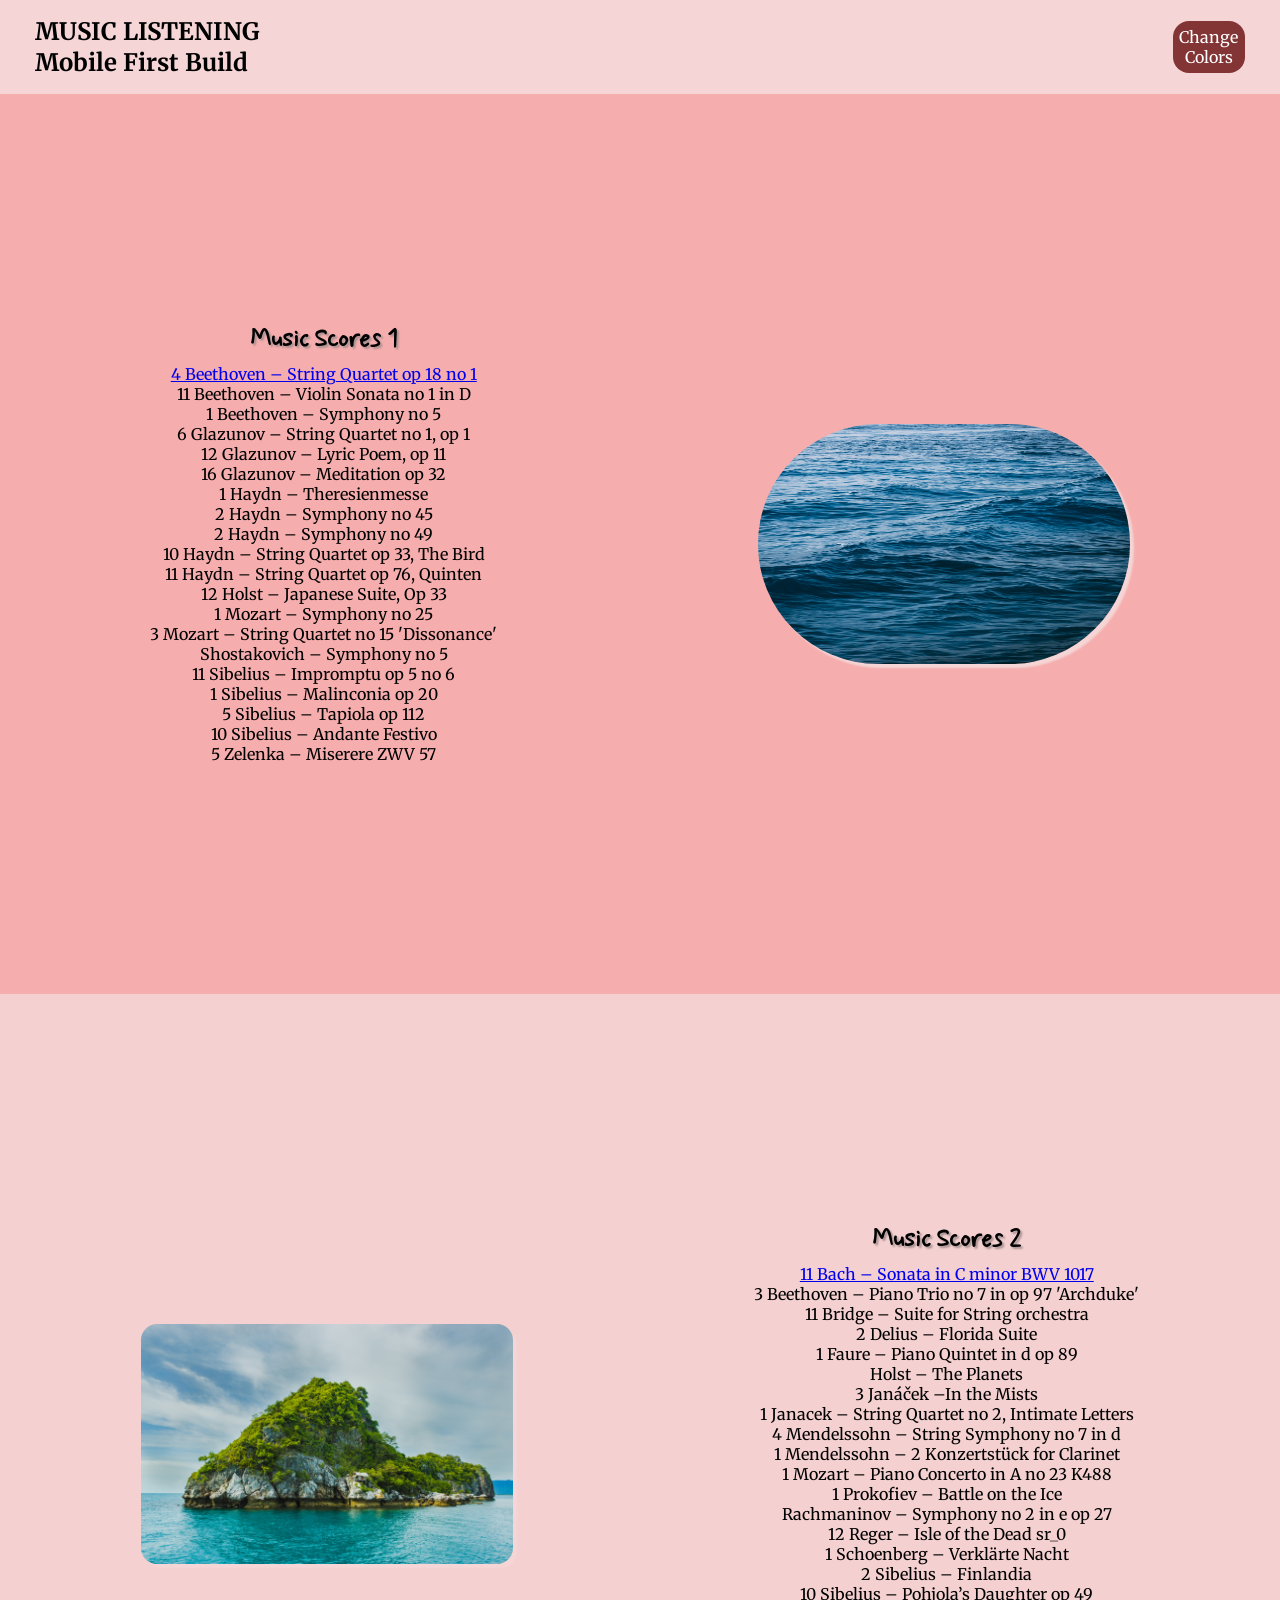
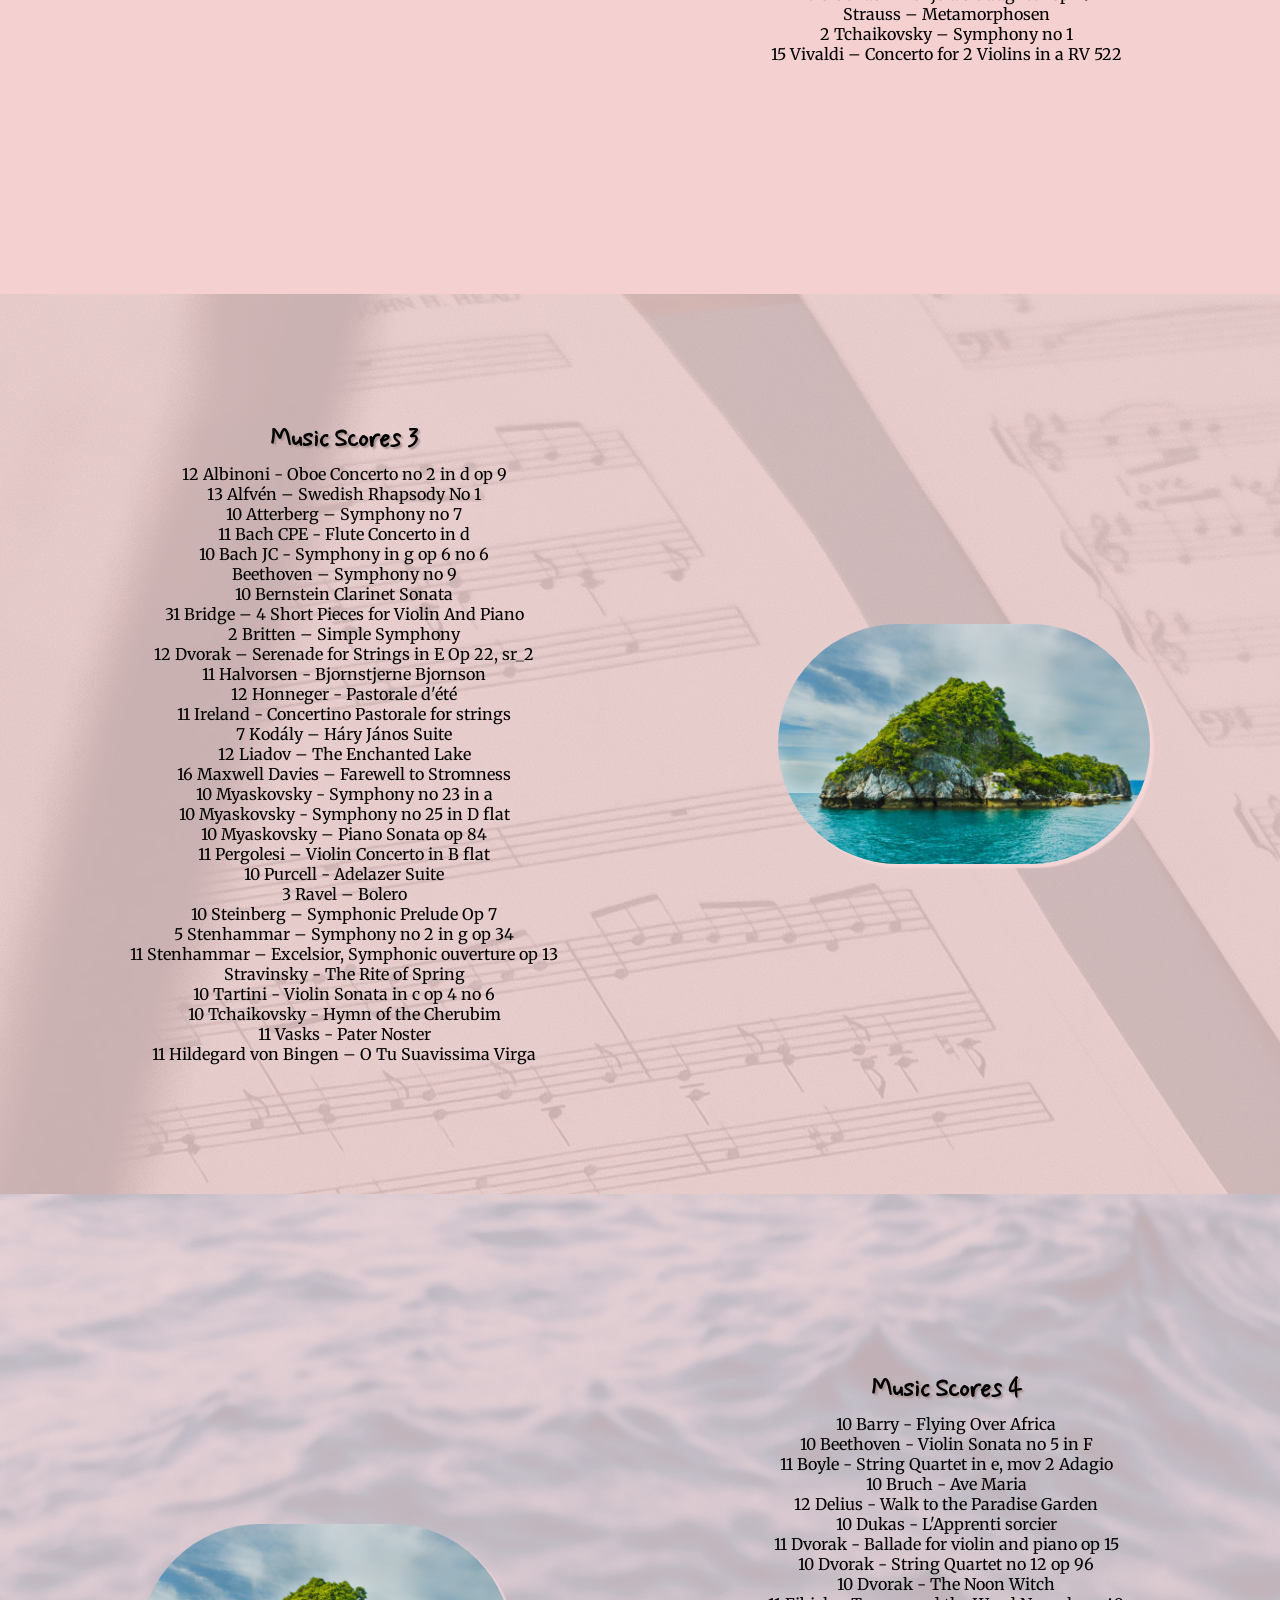
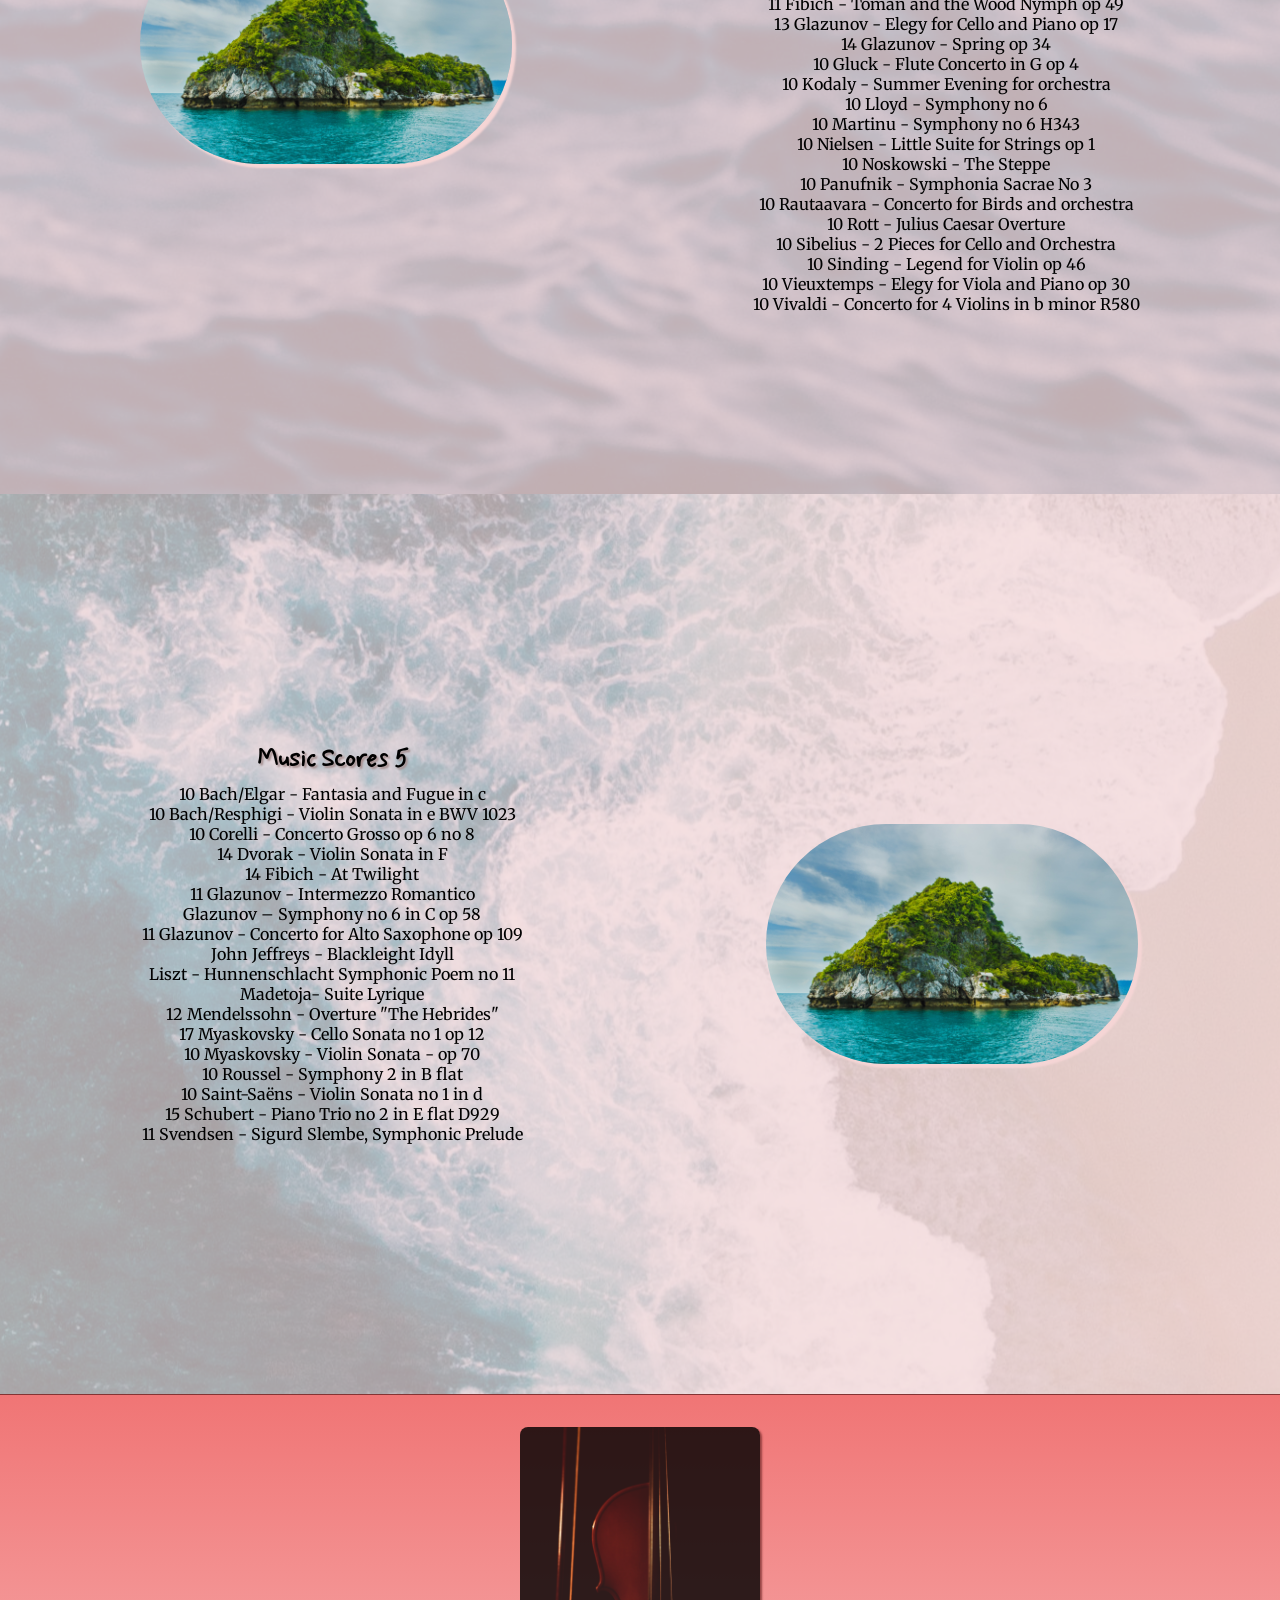
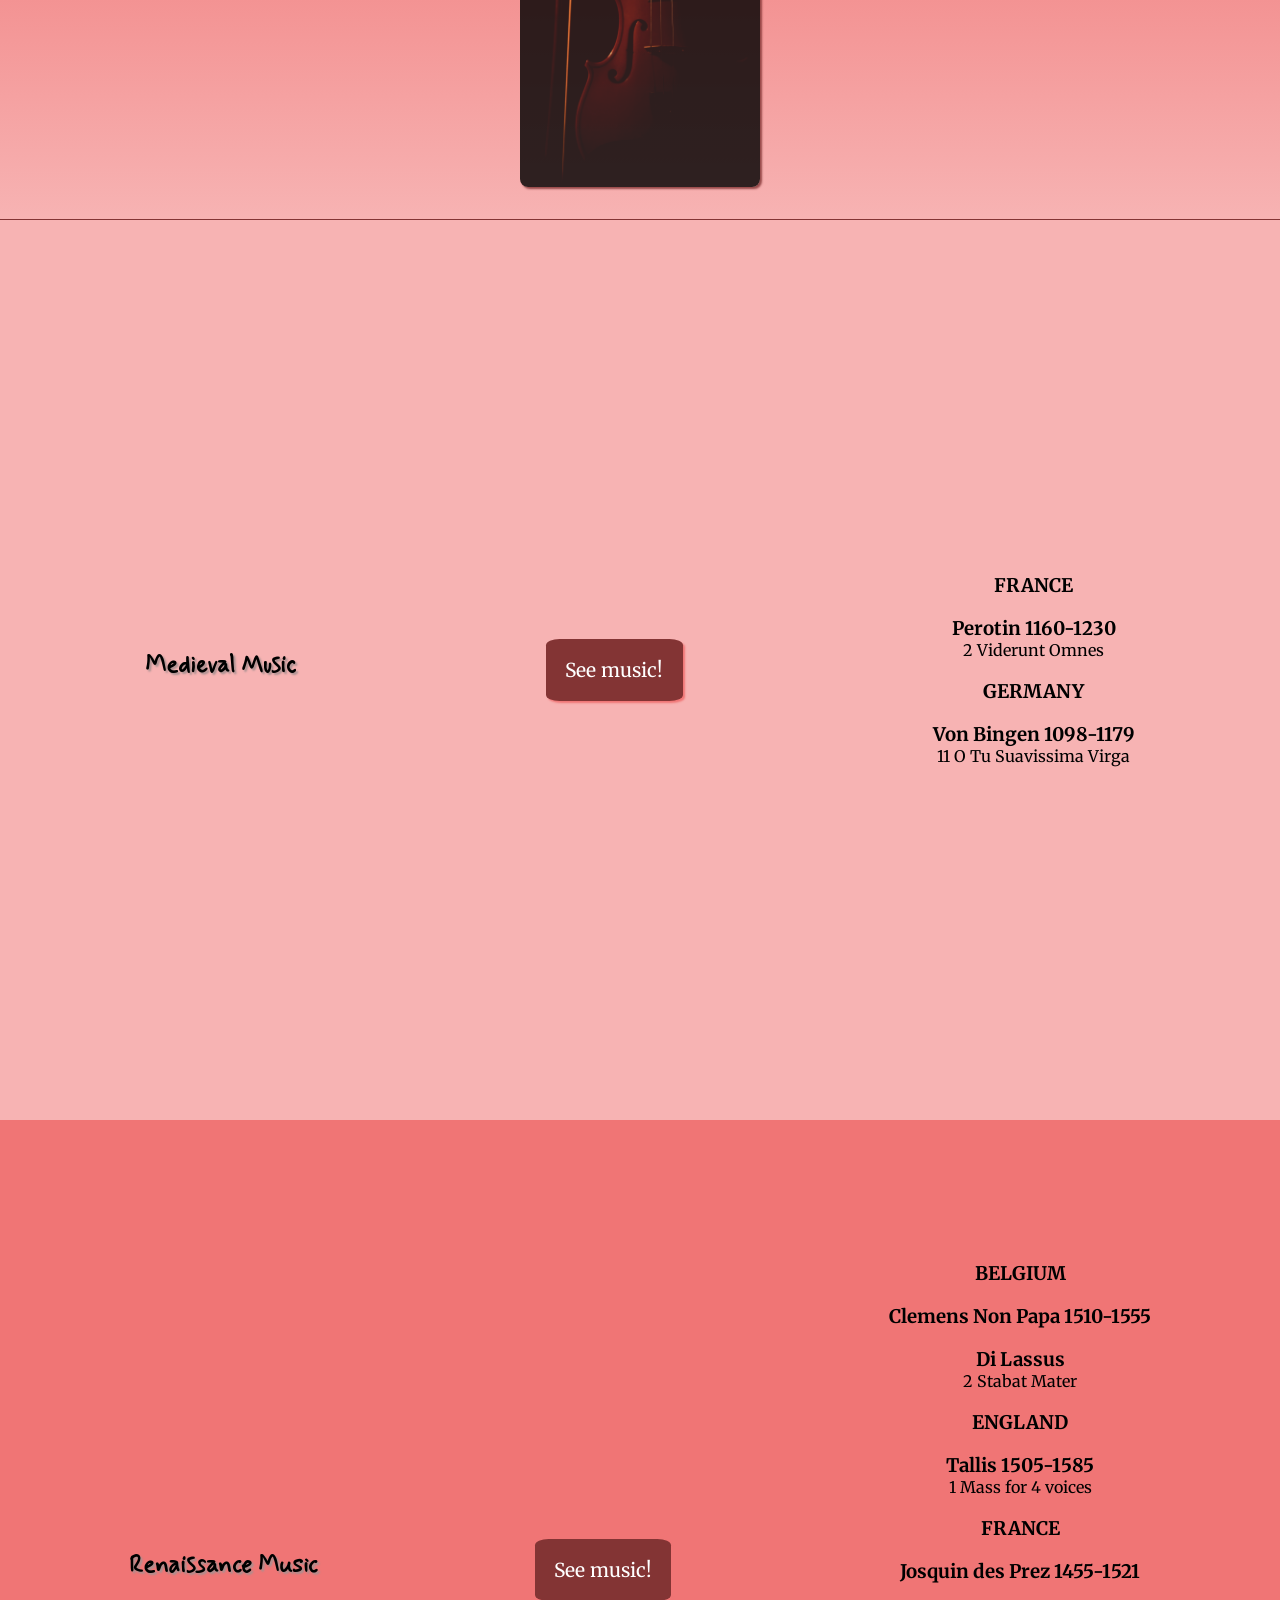
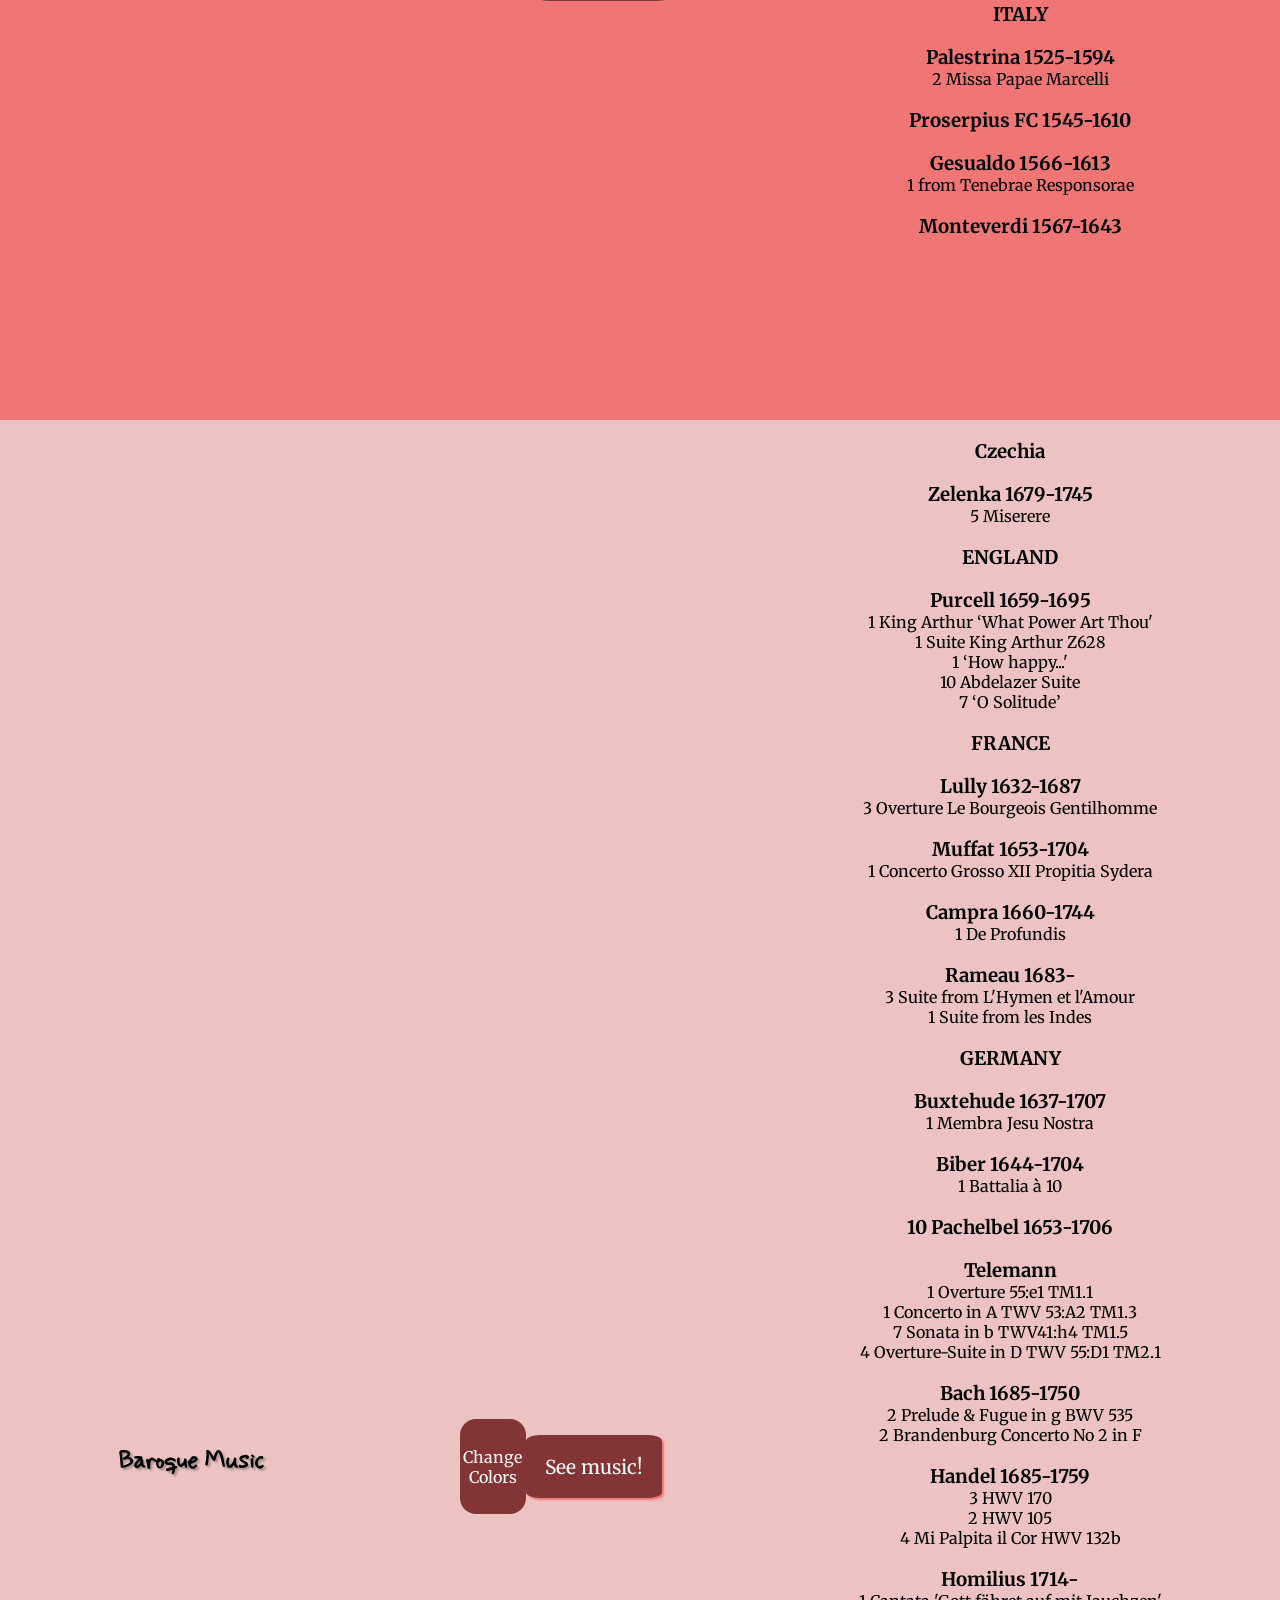
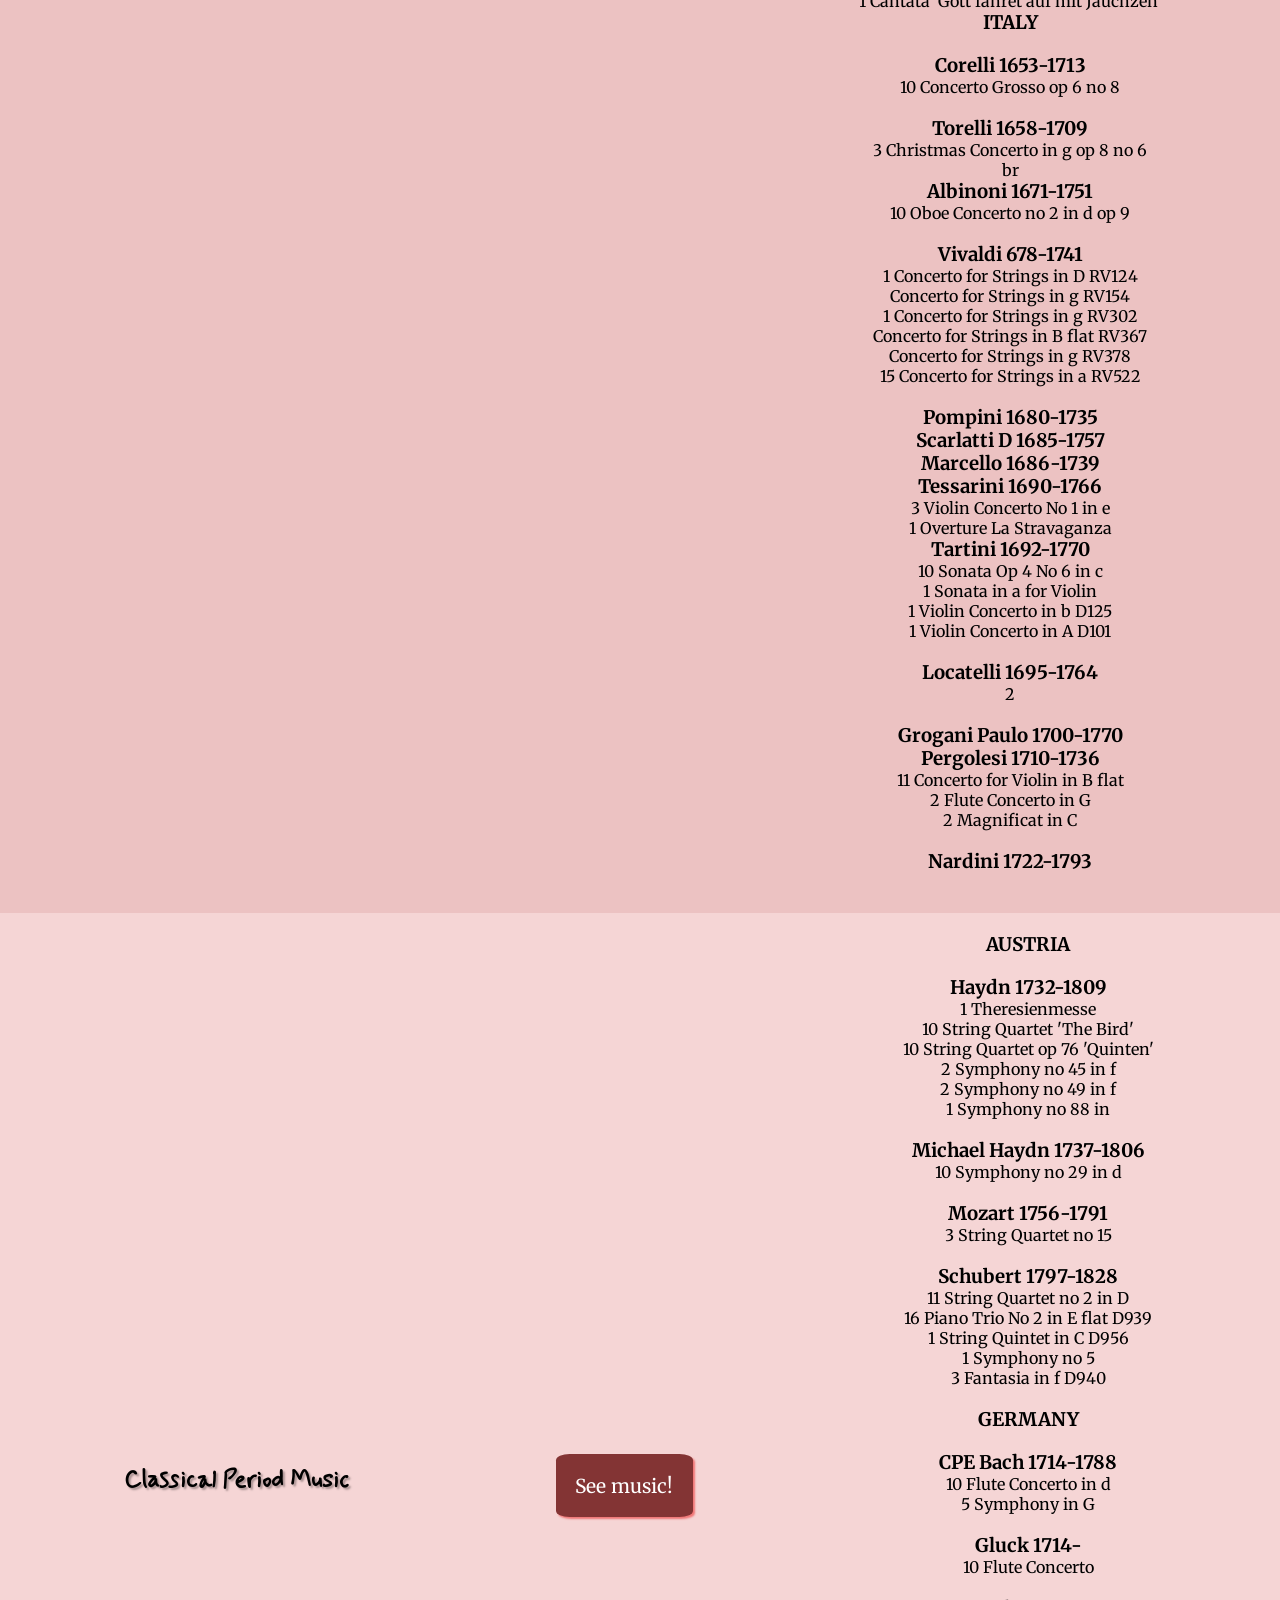
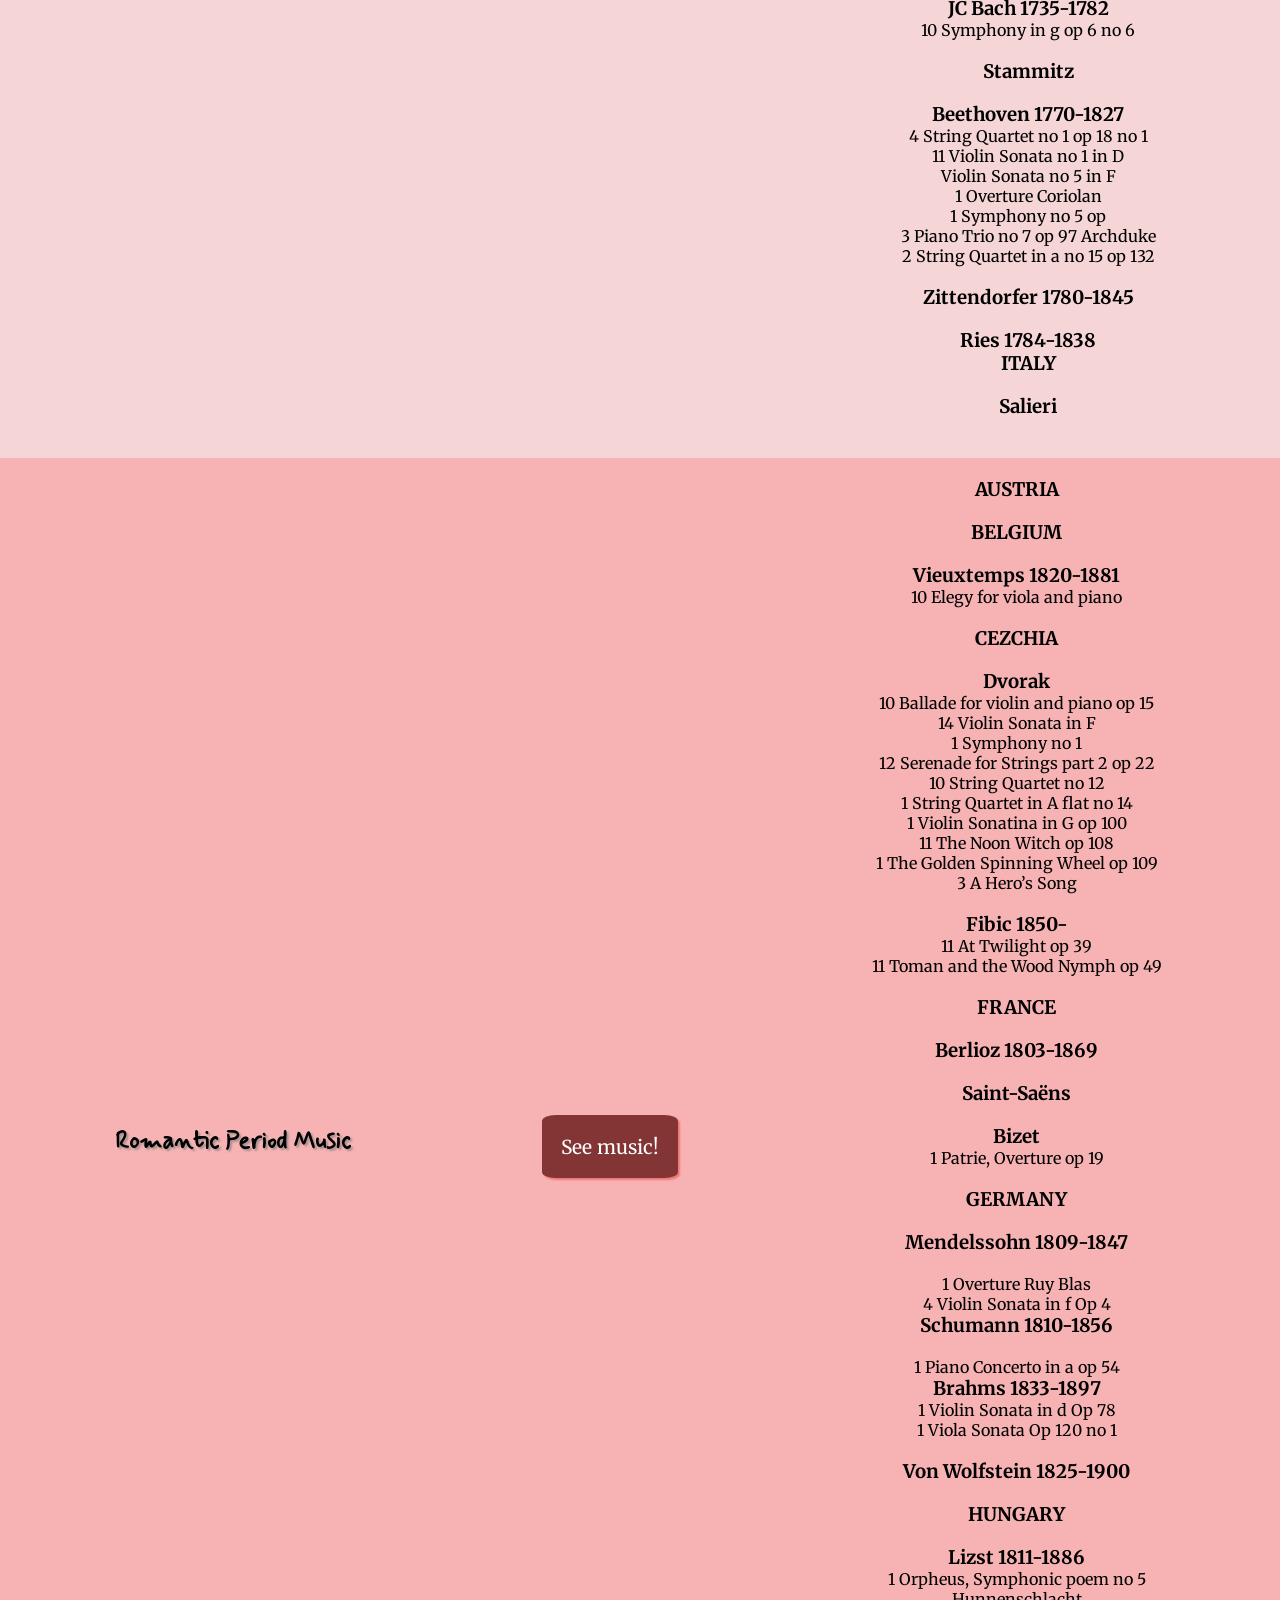
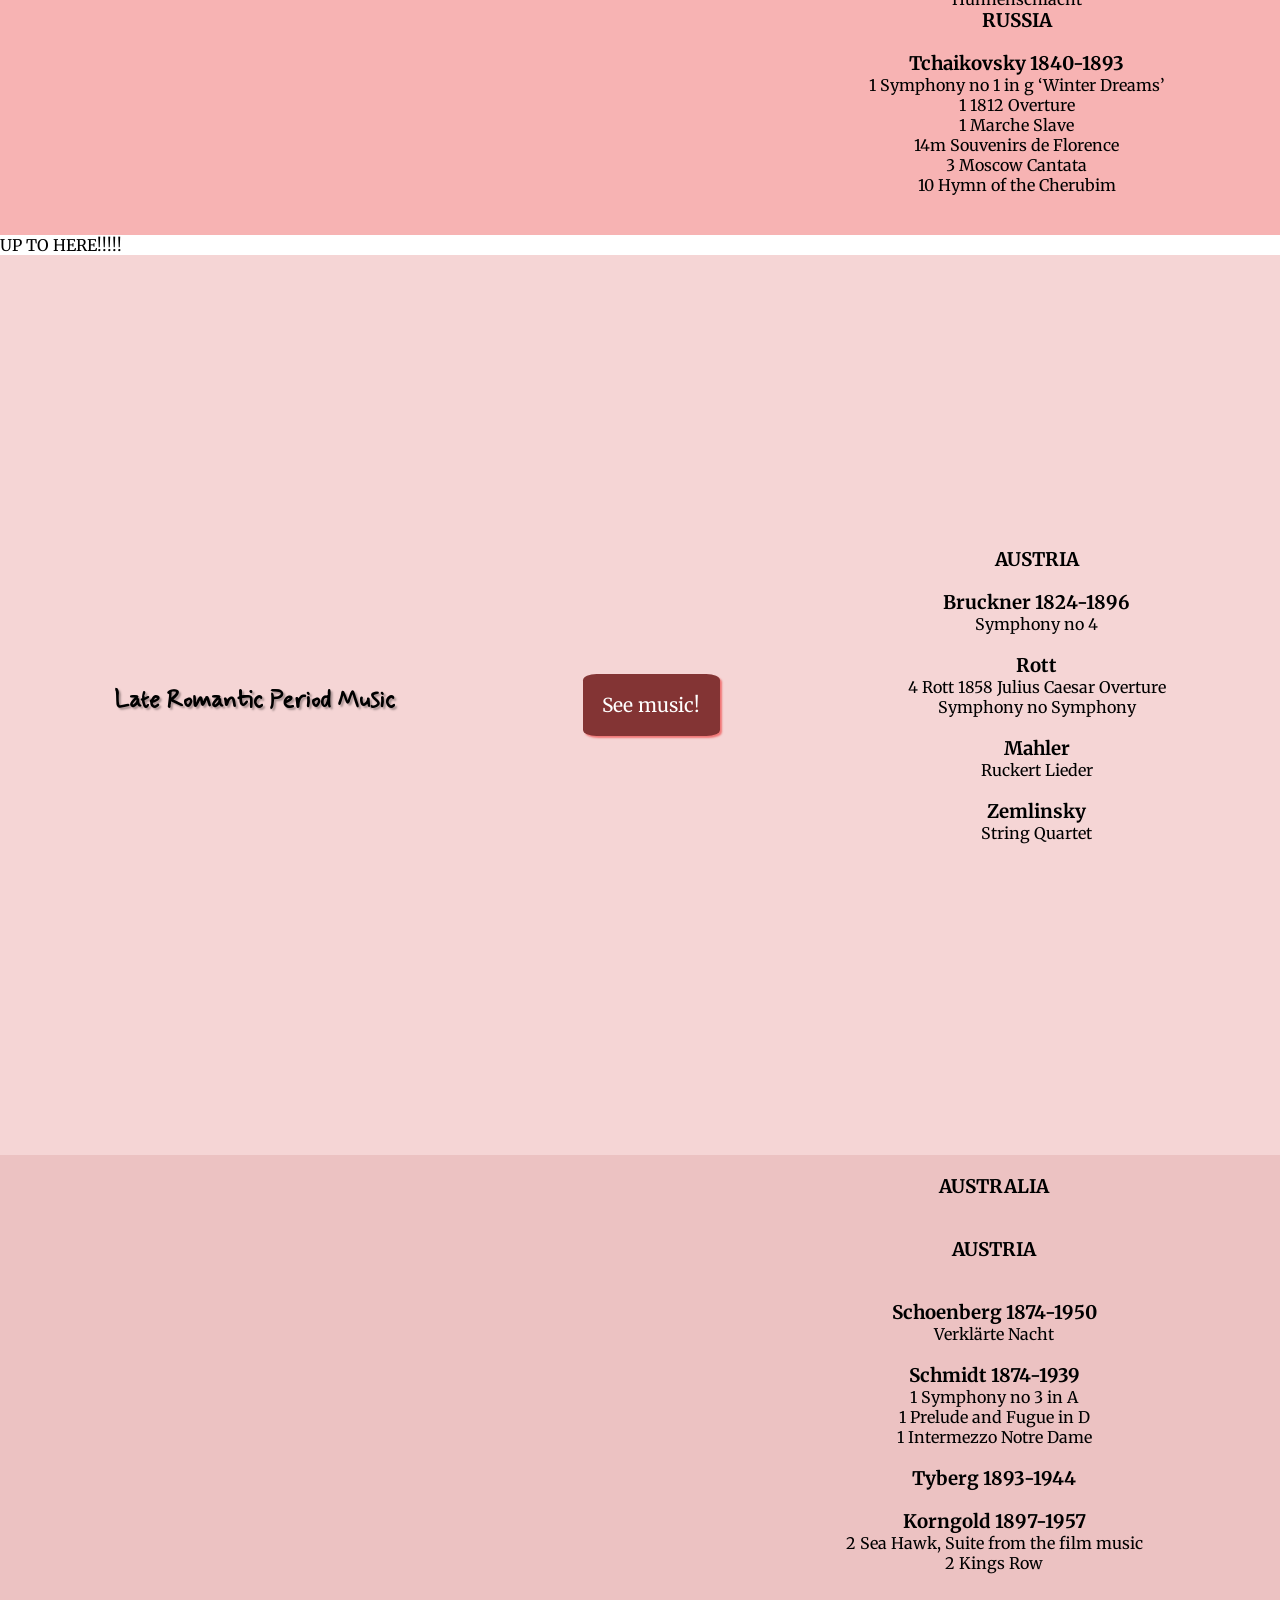
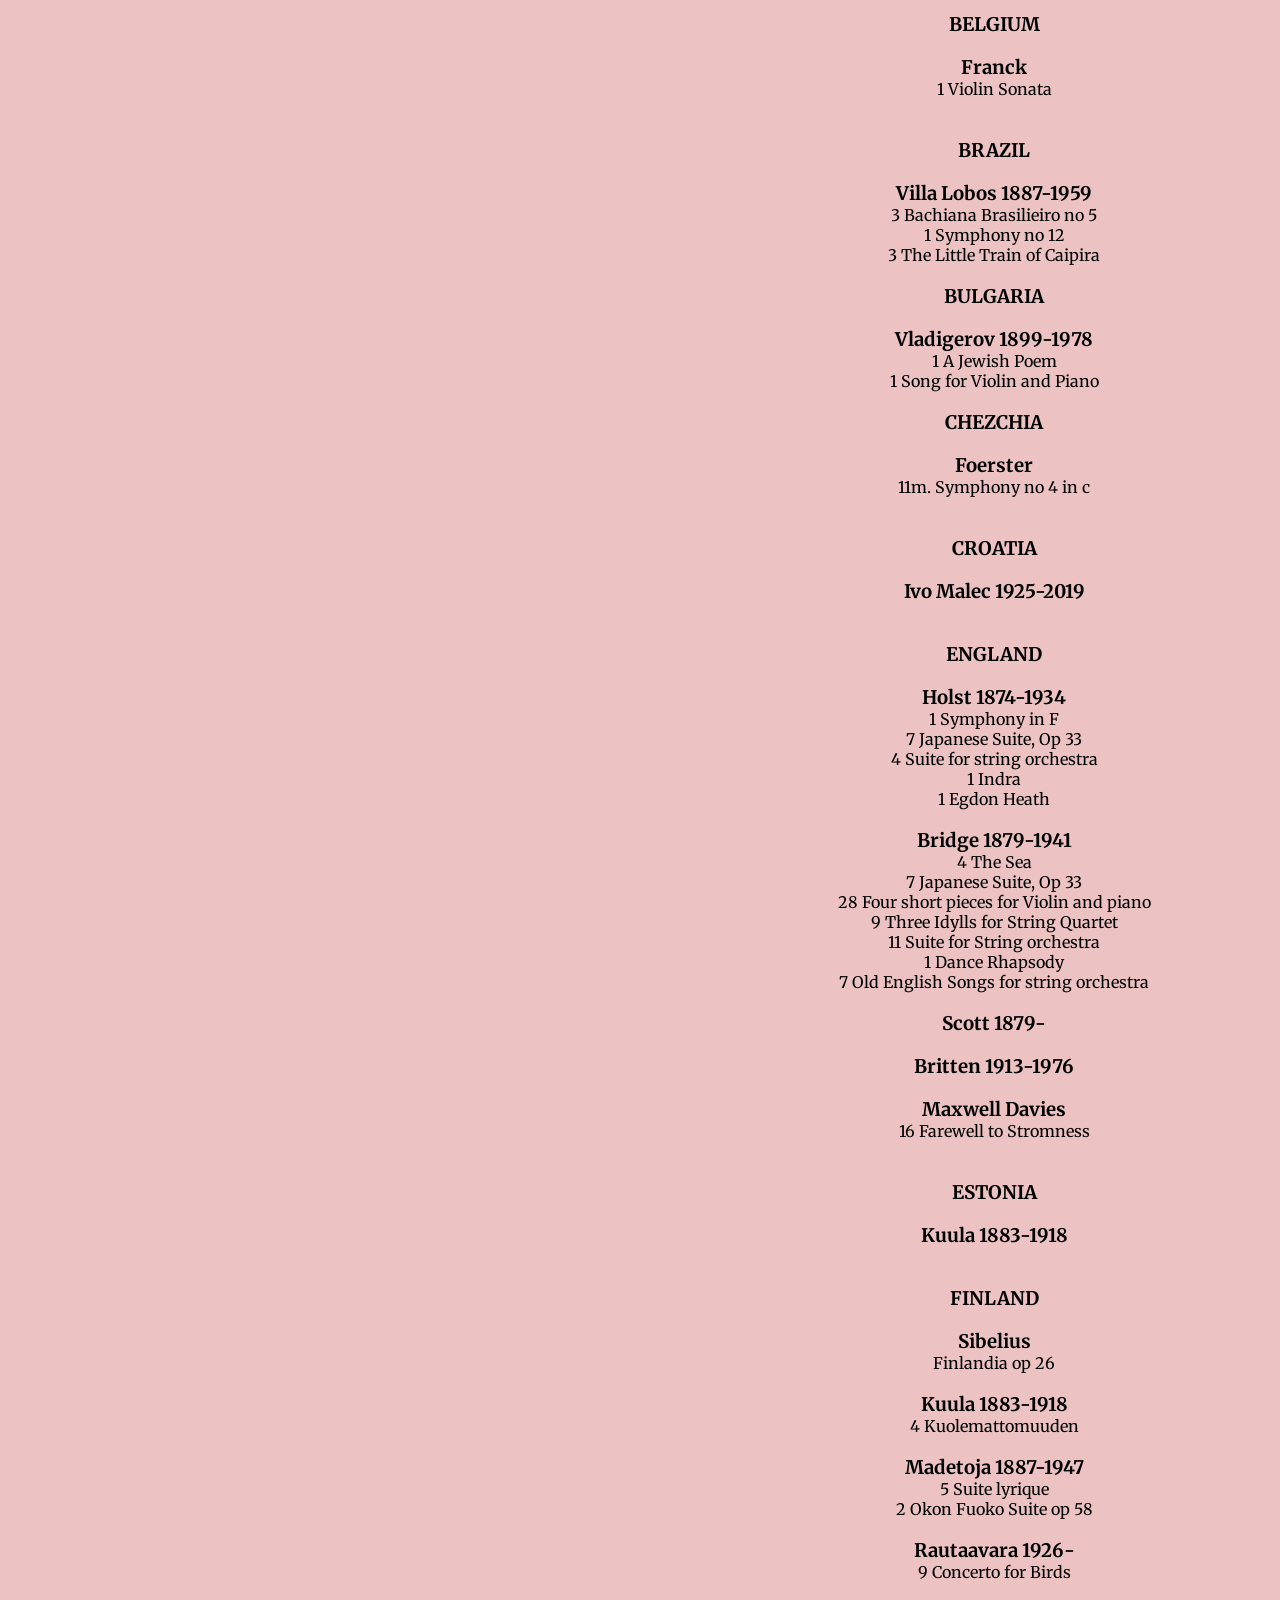
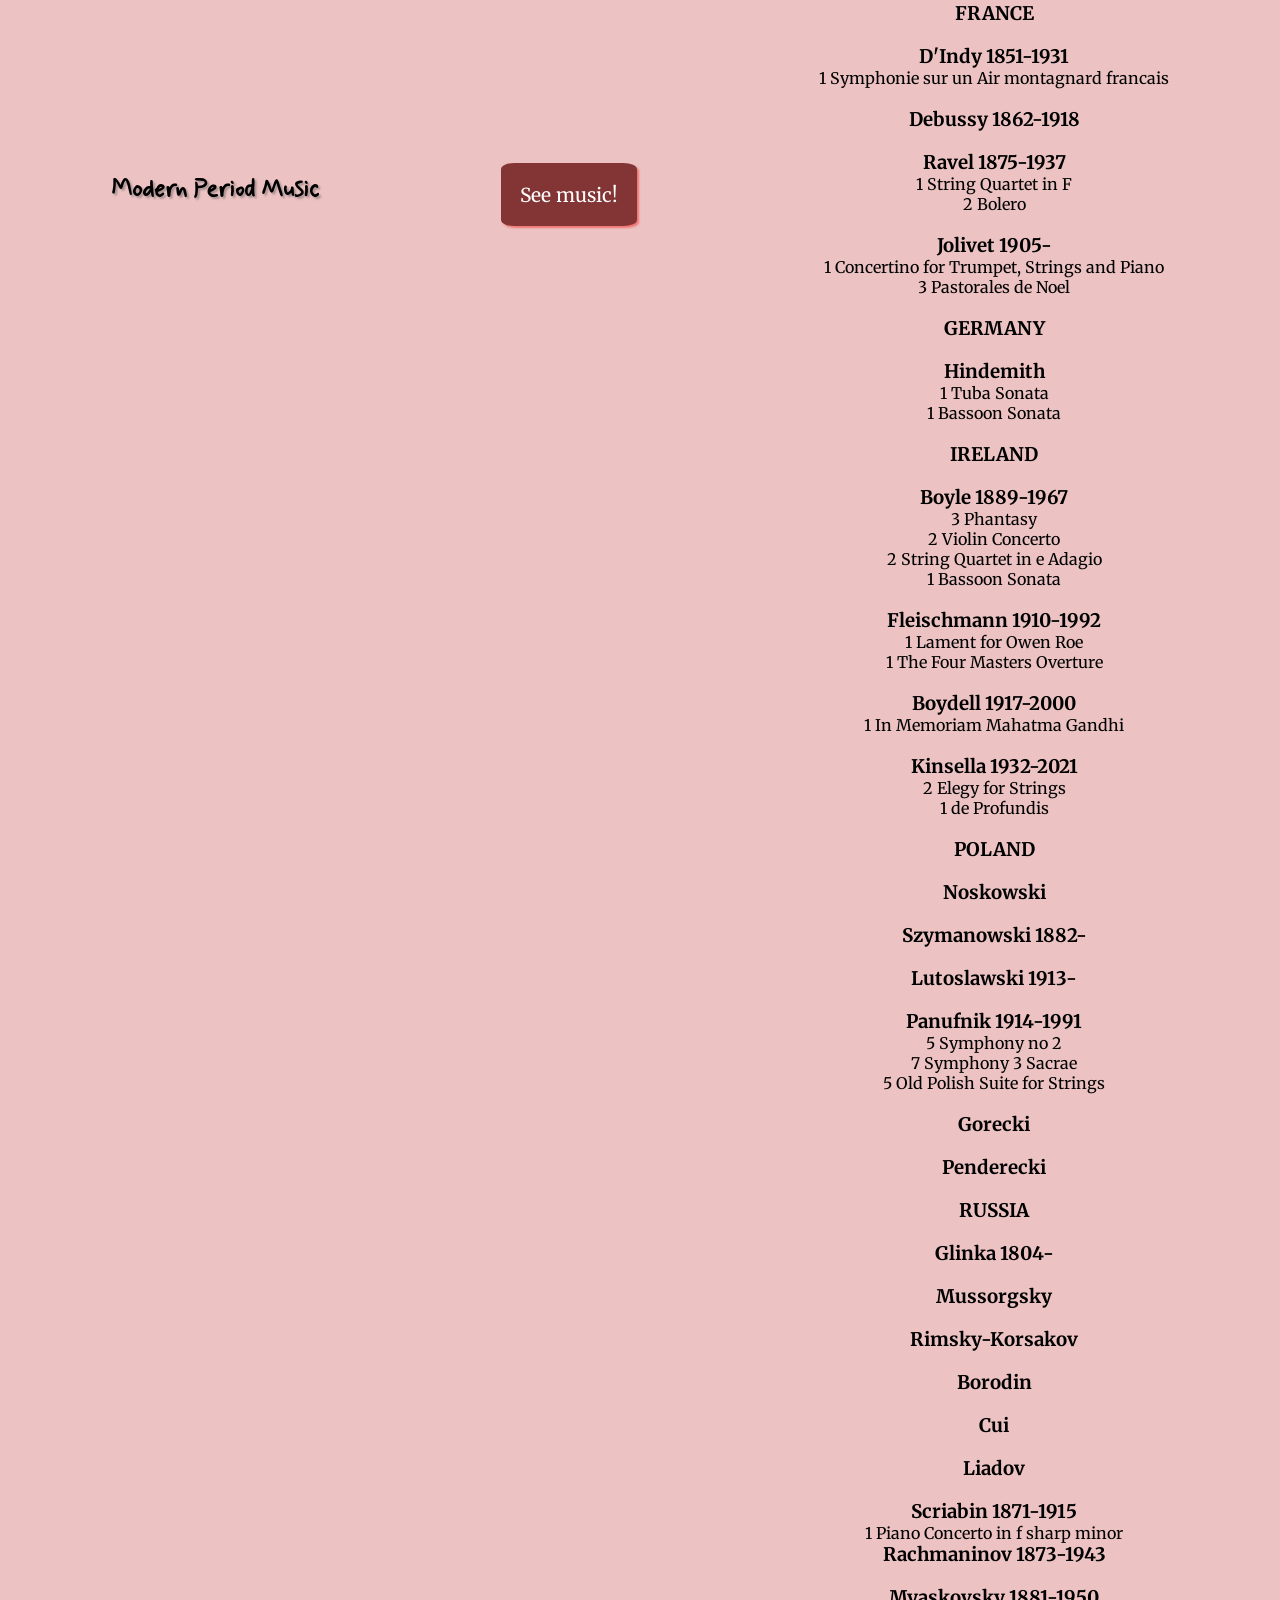
==== commit 9021bda7: "24.02.11 5.45pm" ====
--- a/index.html
+++ b/index.html
@@ -428,8 +428,8 @@
       <h3>Corelli 1653-1713</h3>
       <p>10 Concerto Grosso op 6 no 8</p>
       <br />
-      
-     
+
+
       <h3>Torelli 1658-1709</h3>
       <p>3 Christmas Concerto in g op 8 no 6</p>
       br
@@ -472,16 +472,16 @@
 
       <h3>Grogani Paulo 1700-1770</h3>
 
-      
+
 
       <h3>Pergolesi 1710-1736</h3>
       <p>11 Concerto for Violin in B flat </p>
       <p>2 Flute Concerto in G</p>
       <p>2 Magnificat in C</p>
 
-    <br>
-
-    <h3>Nardini 1722-1793</h3>
+      <br>
+
+      <h3>Nardini 1722-1793</h3>
       <p></p>
       <br />
 
@@ -499,39 +499,43 @@
       <br />
       <h3>Haydn 1732-1809</h3>
       <p>1 Theresienmesse</p>
-      <p>3 String Quartet 'The Bird'</p>
-      <p>4 String Quartet op 76 'Quinten'</p>
-      <p>1 Symphony no 45 in f</p>
+      <p>10 String Quartet 'The Bird'</p>
+      <p>10 String Quartet op 76 'Quinten'</p>
+      <p>2 Symphony no 45 in f</p>
       <p>2 Symphony no 49 in f</p>
+      <p>1 Symphony no 88 in</p>
 
       <br />
 
       <h3>Michael Haydn 1737-1806</h3>
-      <p></p>
+      <p>10 Symphony no 29 in d</p>
       <br />
 
       <h3>Mozart 1756-1791</h3>
-      <p></p>
+      <p>3 String Quartet no 15</p>
       <br />
 
       <h3>Schubert 1797-1828</h3>
-      <p>6 String Quartet no 2 in D</p>
-      <p>3 Piano Trio No 2 in E flat D939</p>
+      <p>11 String Quartet no 2 in D</p>
+      <p>16 Piano Trio No 2 in E flat D939</p>
+      <p>1 String Quintet in C D956</p>
+      <p>1 Symphony no 5</p>
+      <p>3 Fantasia in f D940</p>
       <br />
 
       <h3>GERMANY</h3>
       <br />
       <h3>CPE Bach 1714-1788</h3>
-      <p>9 Flute Concerto in d</p>
+      <p>10 Flute Concerto in d</p>
       <p>5 Symphony in G</p>
       <br />
 
       <h3>Gluck 1714-</h3>
-      <p></p>
+      <p>10 Flute Concerto</p>
       <br />
 
       <h3>JC Bach 1735-1782</h3>
-      <p></p>
+      <p>10 Symphony in g op 6 no 6</p>
       <br />
 
       <h3>Stammitz</h3>
@@ -539,8 +543,20 @@
       <br />
 
       <h3>Beethoven 1770-1827</h3>
-      <p></p>
-      <br />
+      <p>4 String Quartet no 1 op 18 no 1</p>
+      <p>11 Violin Sonata no 1 in D</p>
+      <p>Violin Sonata no 5 in F</p>
+      <p>1 Overture Coriolan</p>
+      <p>1 Symphony no 5 op</p>
+      <p>3 Piano Trio no 7 op 97 Archduke </p>
+      <p>2 String Quartet in a no 15 op 132</p>
+      <br />
+
+      <h3>Zittendorfer 1780-1845</h3>
+
+      <br>
+
+      <h3>Ries 1784-1838</h3>
 
       <h3>ITALY</h3>
       <br />
@@ -564,39 +580,87 @@
       <h3>BELGIUM</h3>
       <br />
       <h3>Vieuxtemps 1820-1881</h3>
-      <p>7 Elegy for viola and piano</p>
+      <p>10 Elegy for viola and piano</p>
       <br />
 
       <h3>CEZCHIA</h3>
       <br />
 
       <h3>Dvorak</h3>
+      <p>10 Ballade for violin and piano op 15</p>
+      <p>14 Violin Sonata in F</p>
+      <p>1 Symphony no 1</p>
+      <p>12 Serenade for Strings part 2 op 22</p>
+      <p>10 String Quartet no 12</p>
+      <p>1 String Quartet in A flat no 14</p>
+      <p>1 Violin Sonatina in G op 100</p>
+      <p>11 The Noon Witch op 108</p>
+      <p>1 The Golden Spinning Wheel op 109</p>
+      <p>3 A Hero’s Song</p>
+
+
+      <br>
+
       <h3>Fibic 1850-</h3>
-      <p></p>
+      <p>11 At Twilight op 39</p>
+      <p>11 Toman and the Wood Nymph op 49</p>
       <br />
 
       <h3>FRANCE</h3>
-      <br />
+
+      <br />
+
+      <h3>Berlioz 1803-1869</h3>
+      <br>
+      <h3>Saint-Saëns</h3>
+      <br>
+      <h3>Bizet</h3>
+      <p>1 Patrie, Overture op 19</p>
+      <br>
 
       <h3>GERMANY</h3>
       <br />
 
+      <h3>Mendelssohn 1809-1847</h3>
+      <br>
+      <p>1 Overture Ruy Blas</p>
+      <p>4 Violin Sonata in f Op 4</p>
+
       <h3>Schumann 1810-1856</h3>
       <br />
+      <p>1 Piano Concerto in a op 54</p>
 
       <h3>Brahms 1833-1897</h3>
+      <p>1 Violin Sonata in d Op 78</p>
       <p>1 Viola Sonata Op 120 no 1</p>
       <br />
+      <h3>Von Wolfstein 1825-1900</h3>
+      <br>
+
+      <h3>HUNGARY</h3>
+      <br>
+      <h3>Lizst 1811-1886</h3>
+      <p>1 Orpheus, Symphonic poem no 5</p>
+      <p>Hunnenschlacht</p>
 
       <h3>RUSSIA</h3>
       <br />
+
       <h3>Tchaikovsky 1840-1893</h3>
       <p>1 Symphony no 1 in g ‘Winter Dreams’</p>
+      <p>1 1812 Overture </p>
+      <p>1 Marche Slave</p>
+      <p>14m Souvenirs de Florence</p>
+      <p>3 Moscow Cantata </p>
+      <p>10 Hymn of the Cherubim</p>
+      <br>
+
     </div>
   </section>
 
   <!-- ---LATE ROMANTIC PERIOD---- -->
 
+  <p>UP TO HERE!!!!!</p>
   <section class="generalsection lateromantic">
     <h2>Late Romantic Period Music</h2>
     <button class="toggle-button">See music!</button>
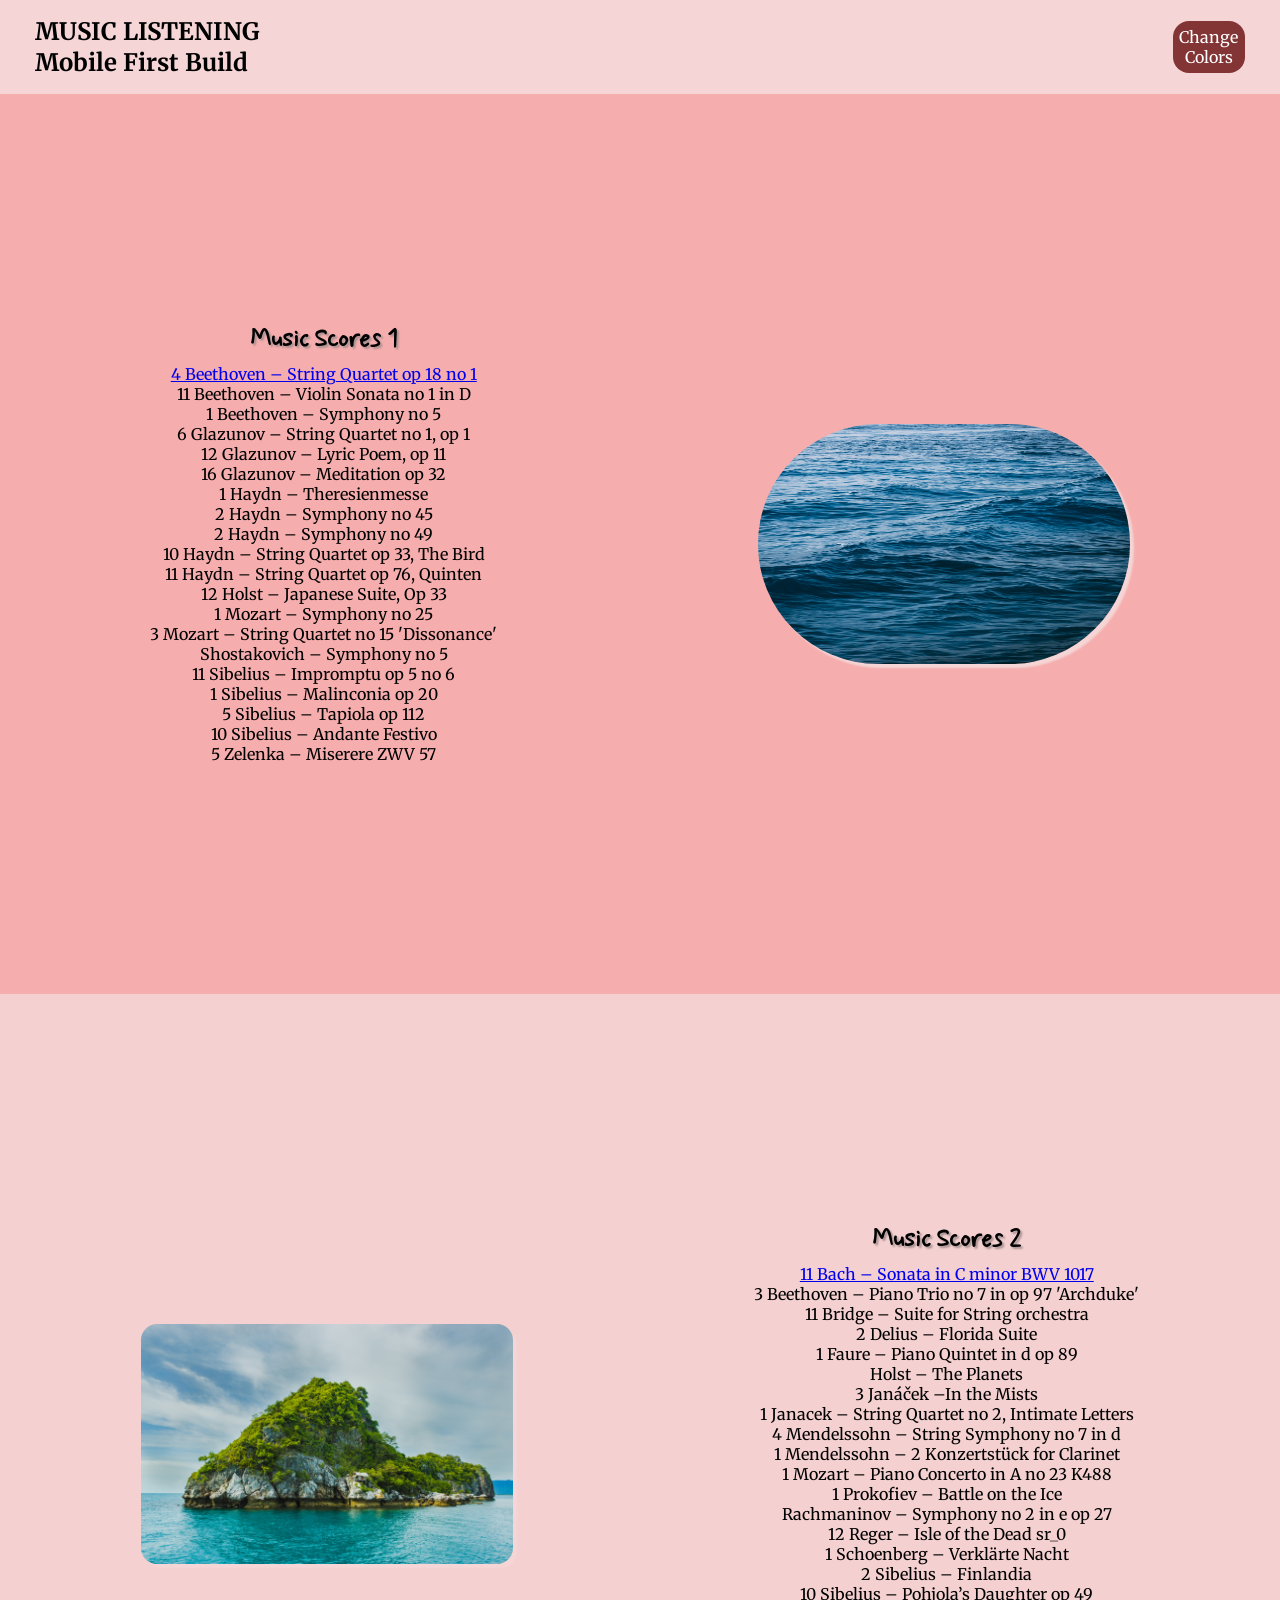
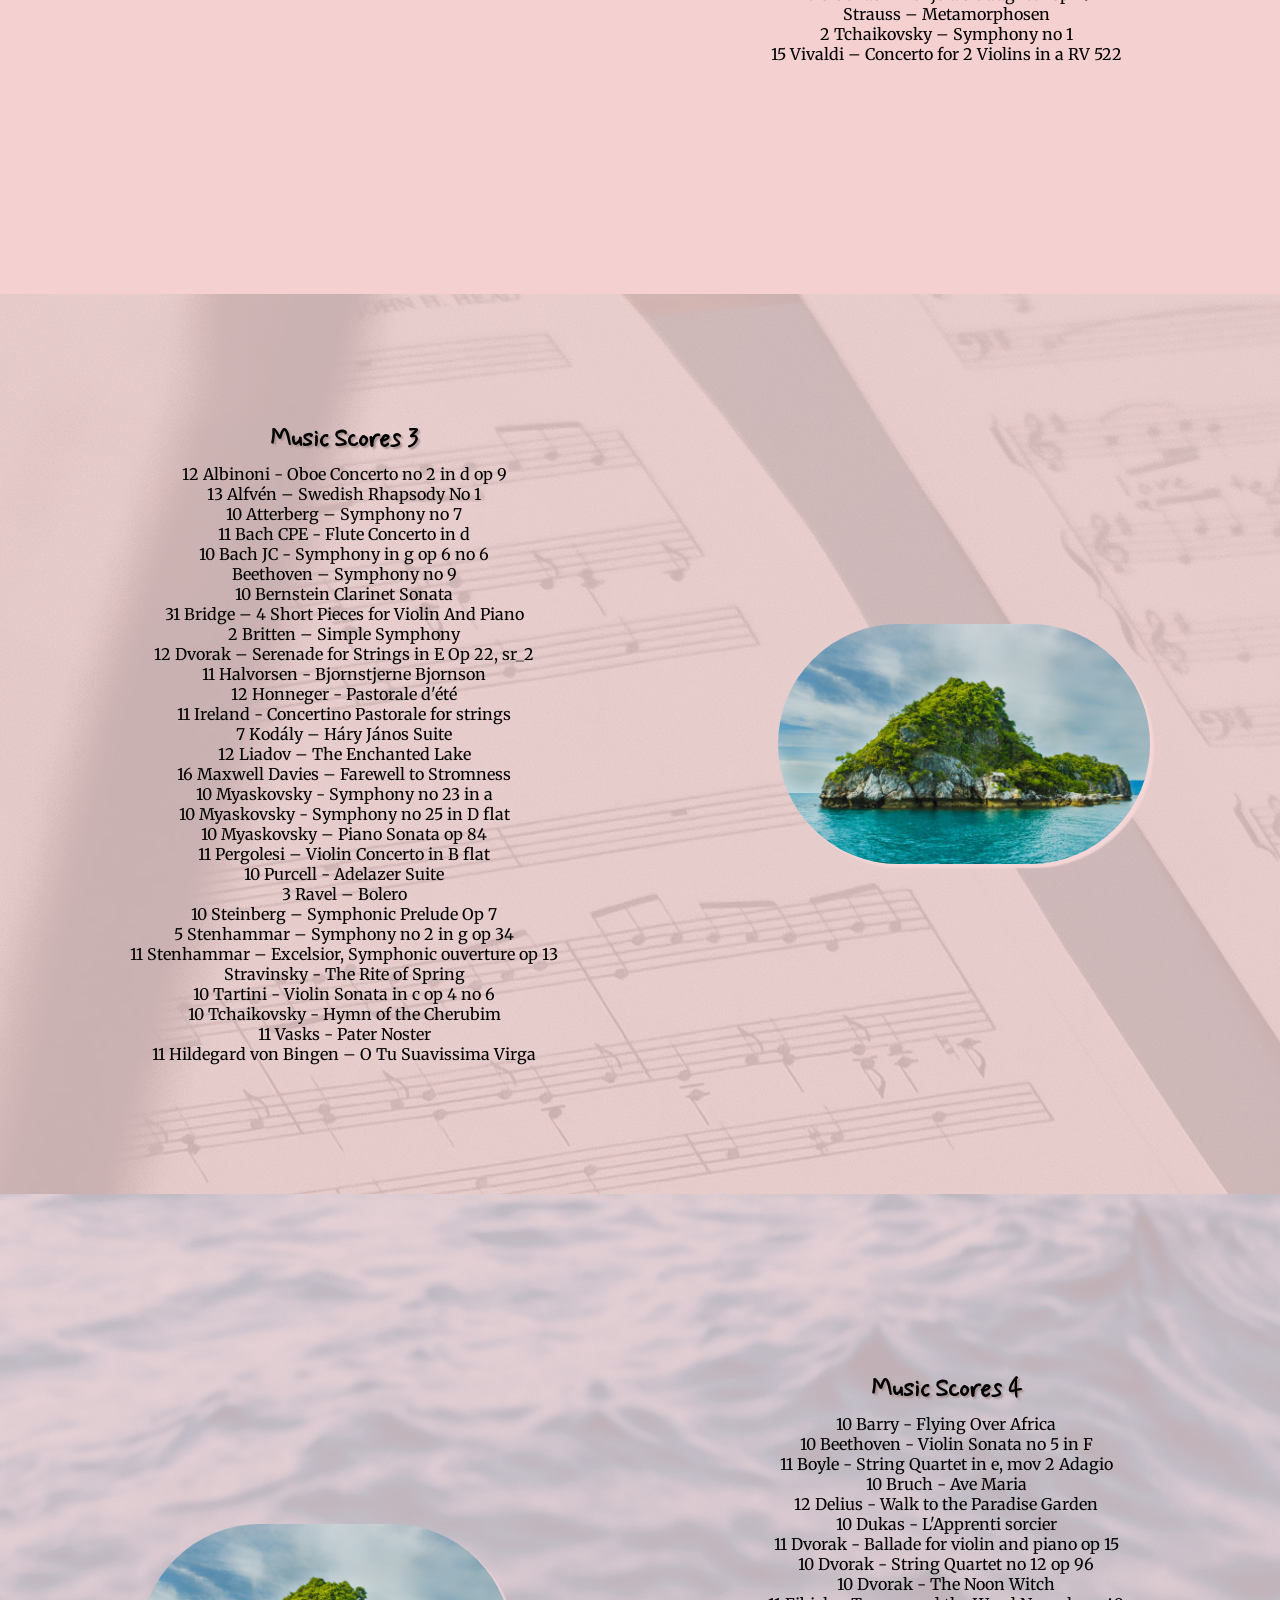
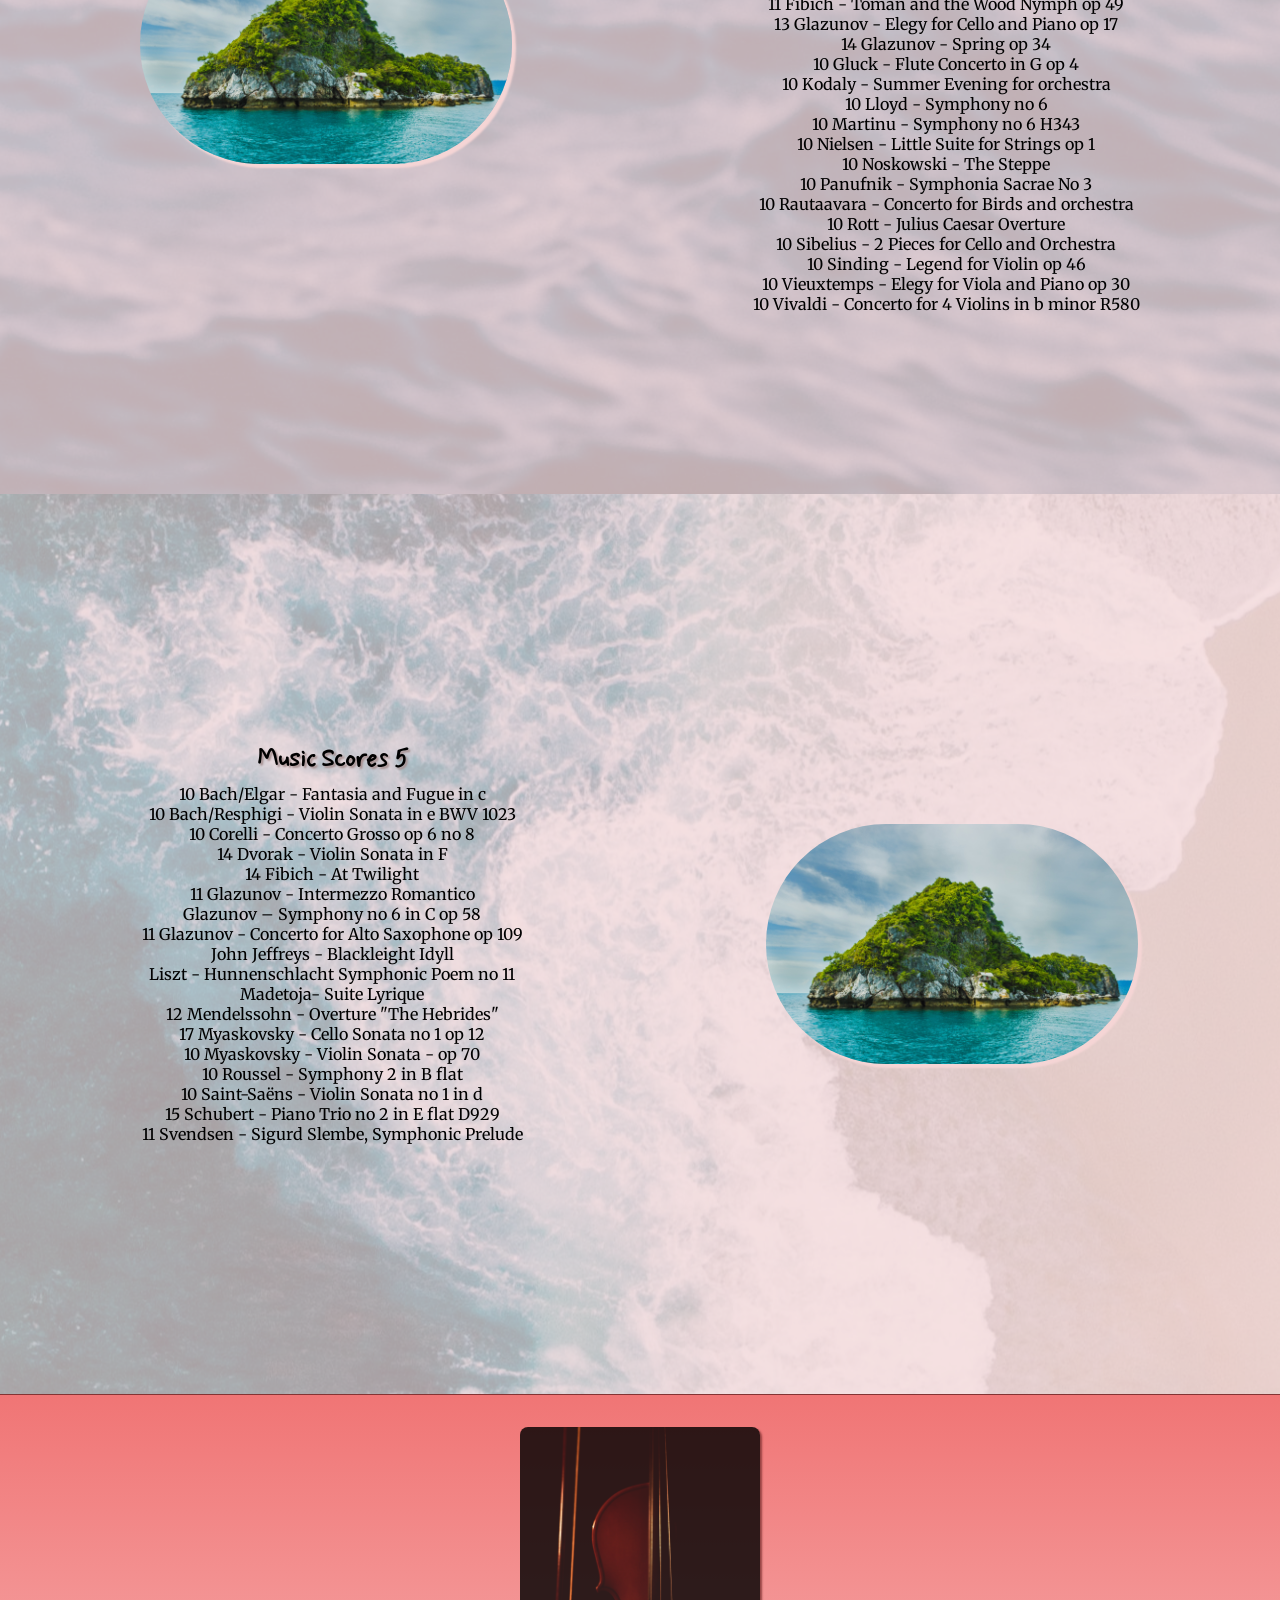
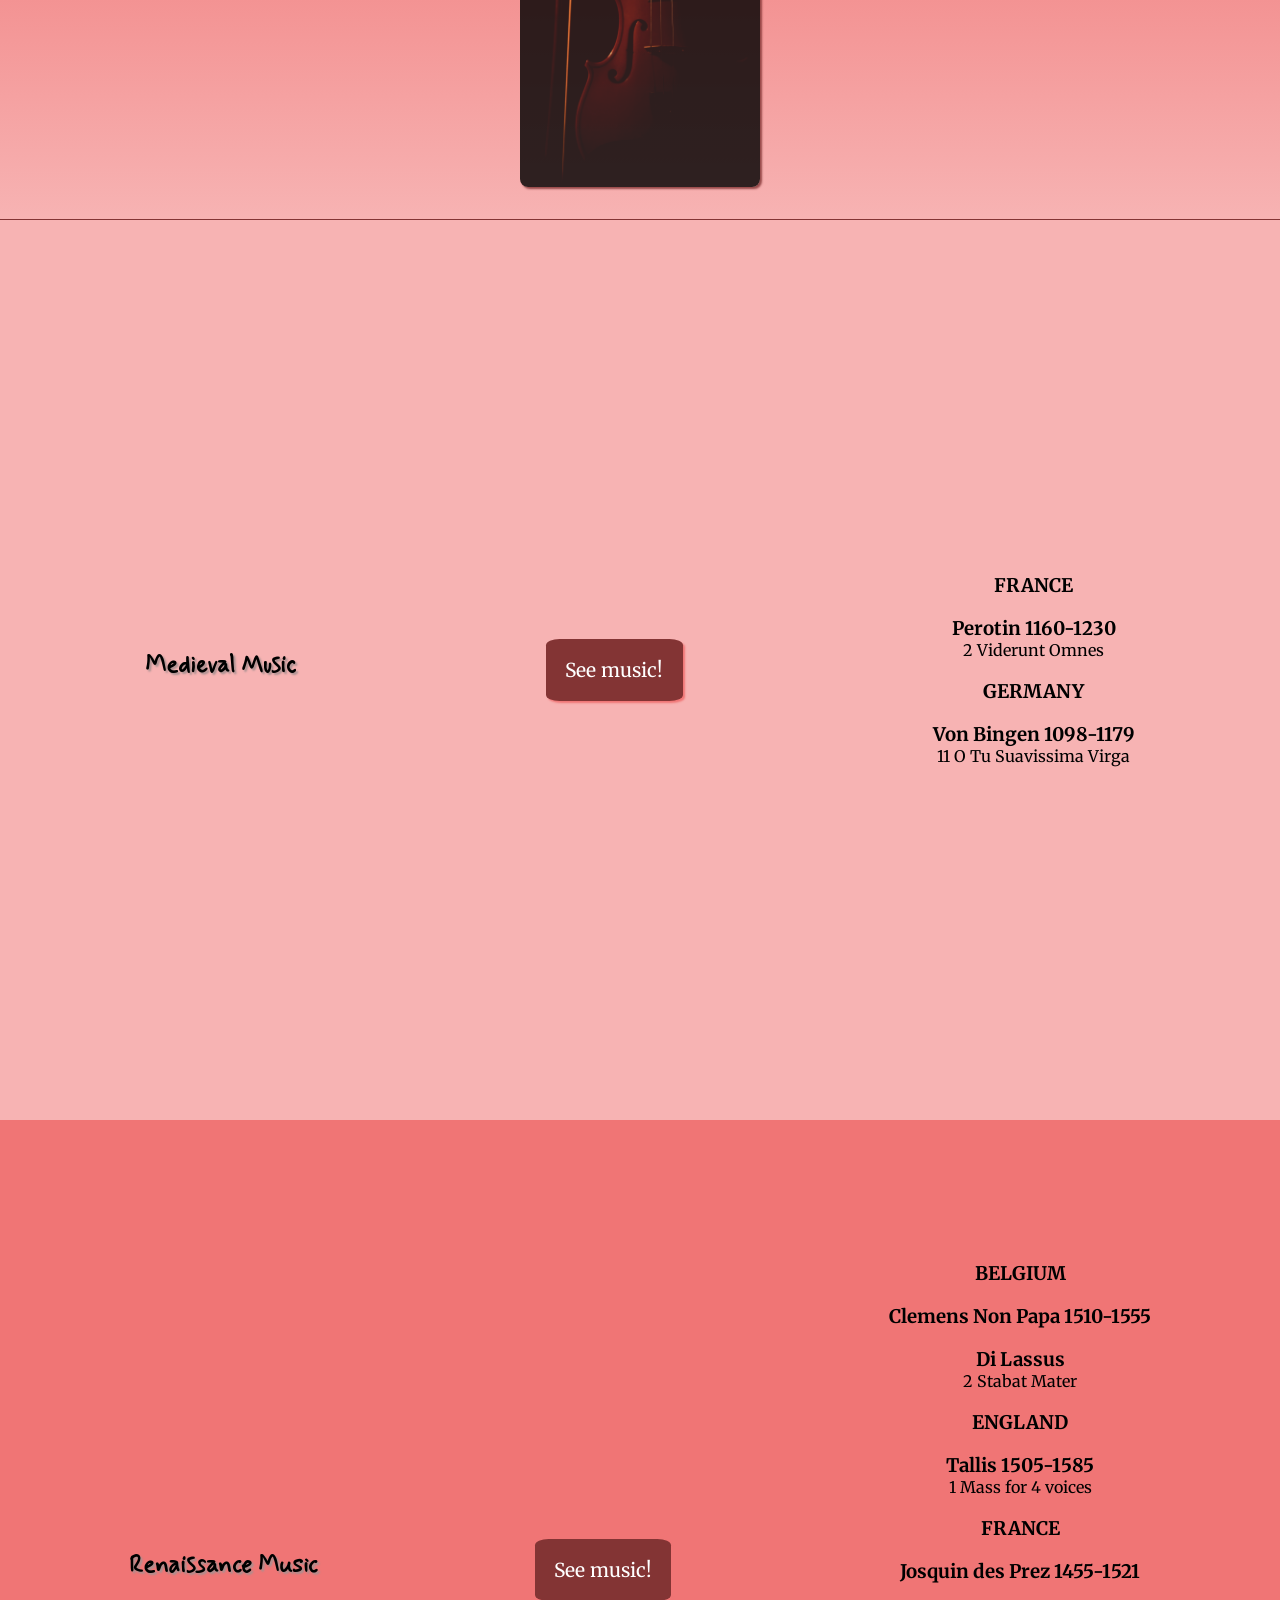
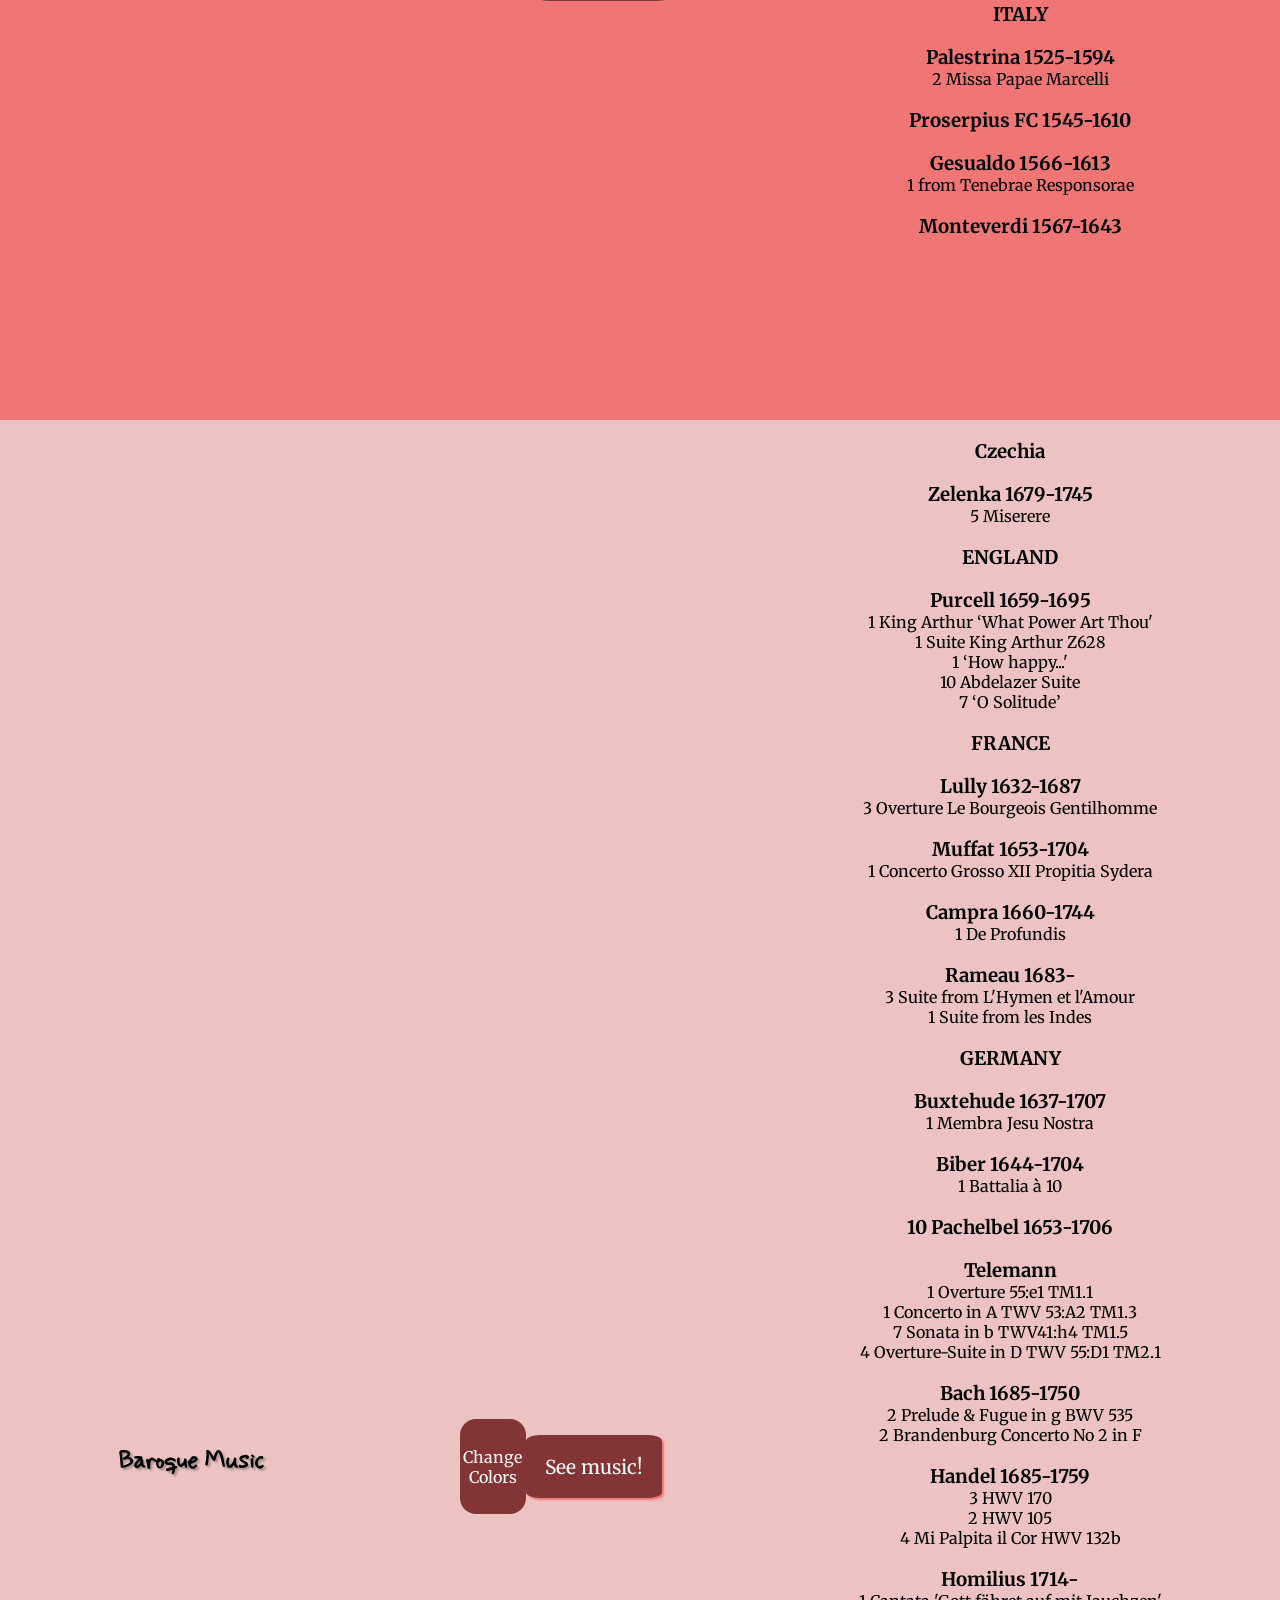
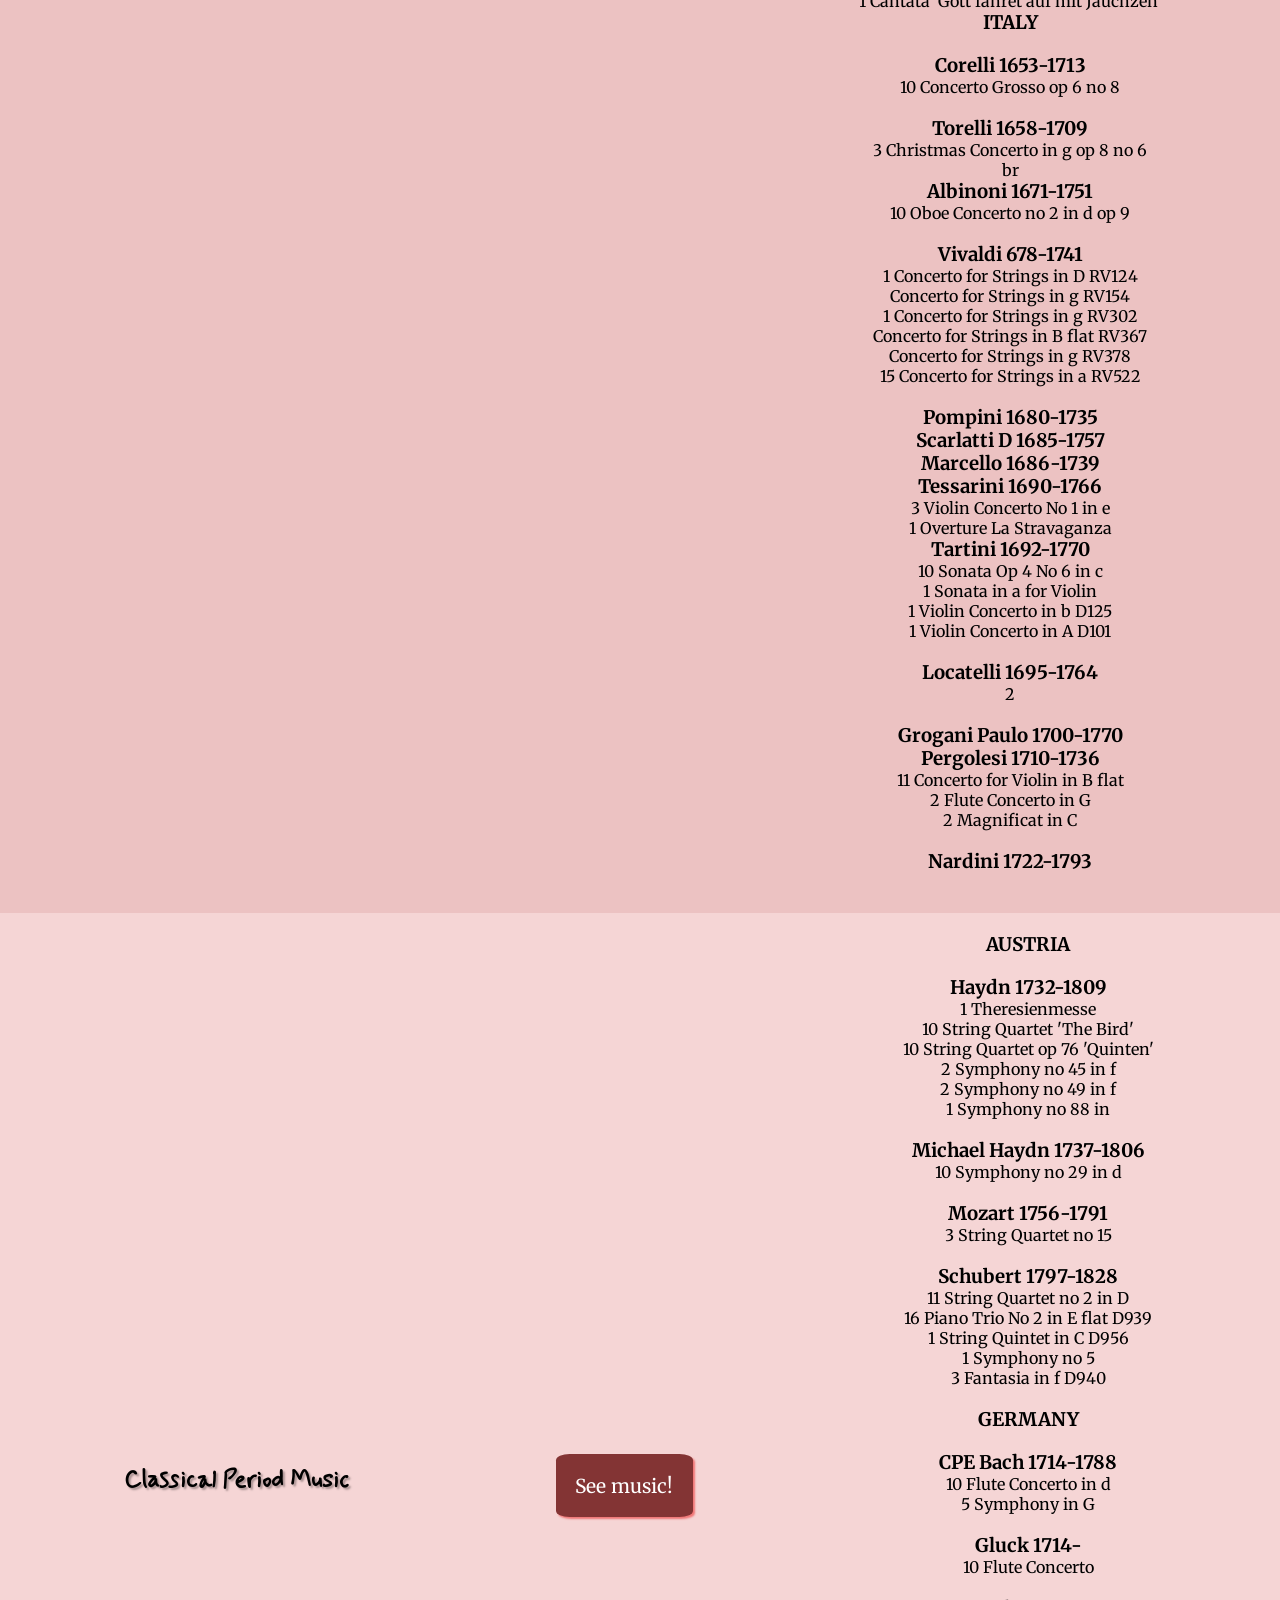
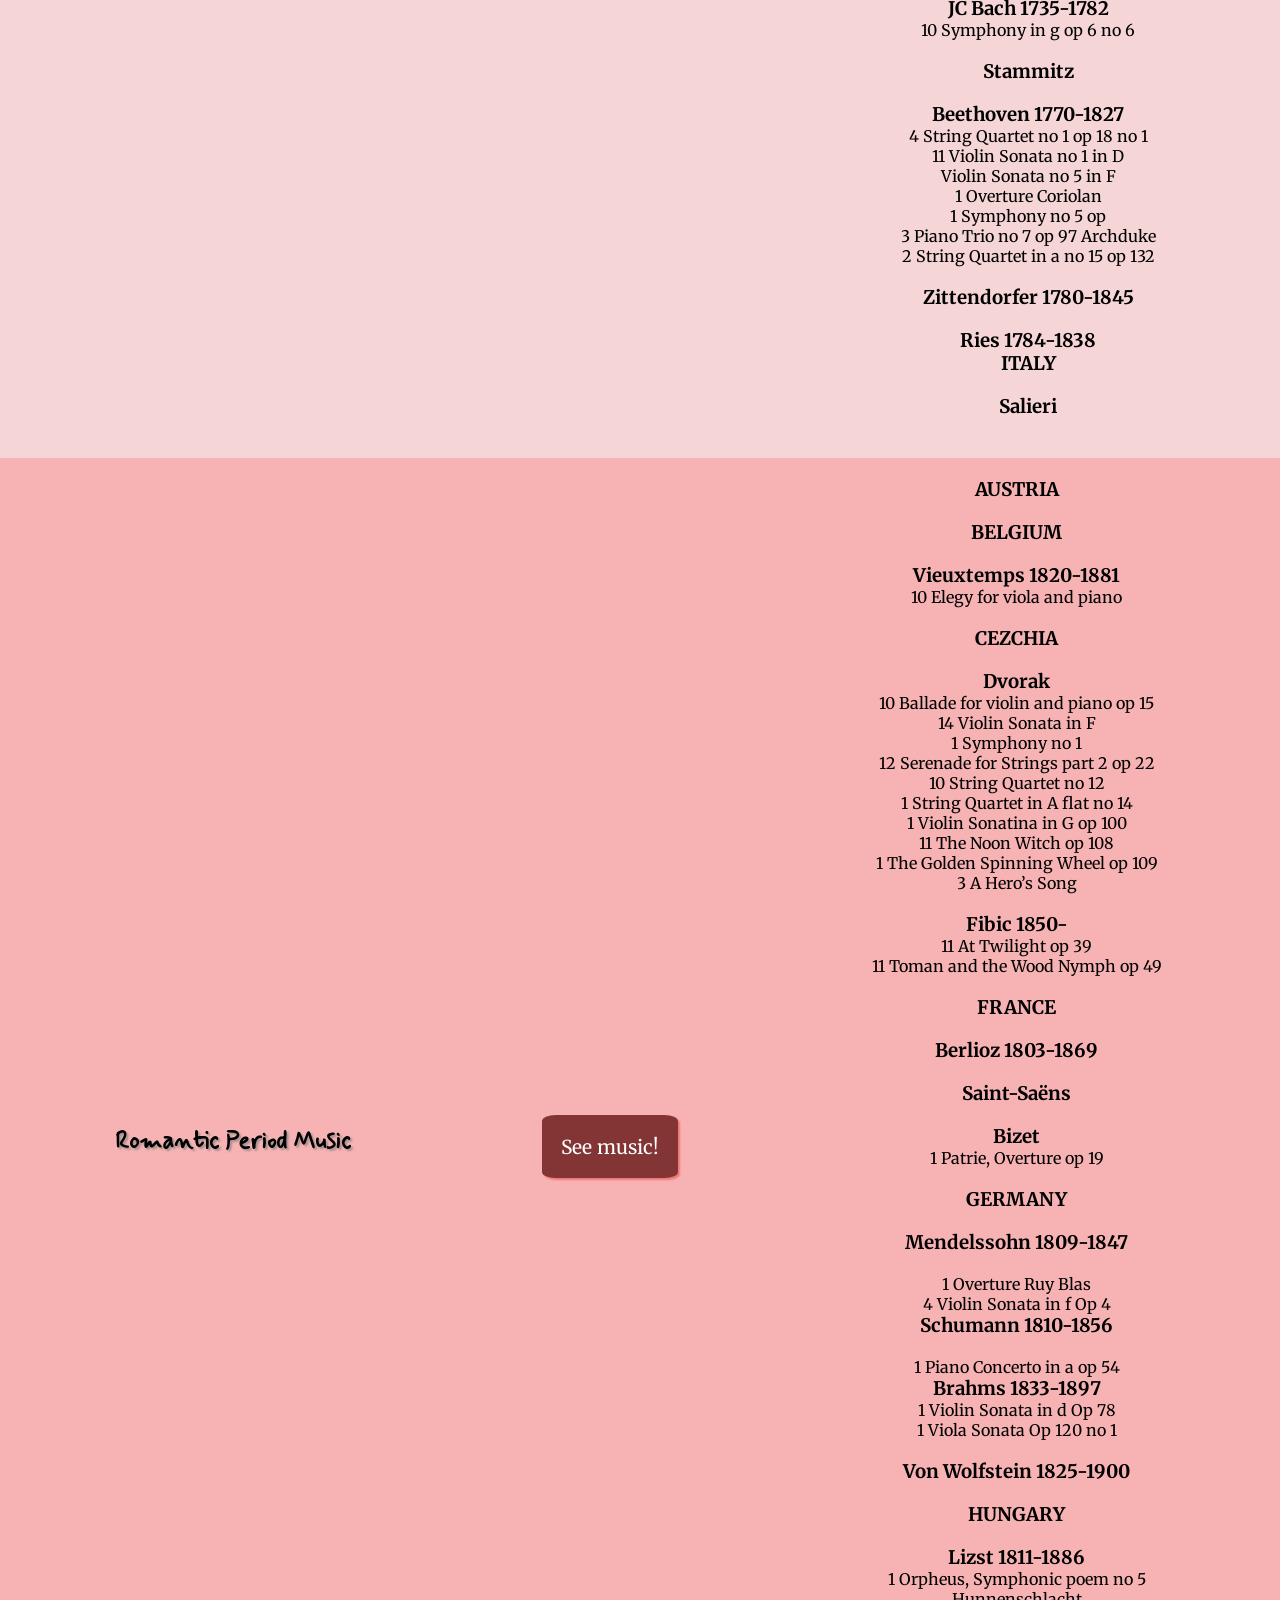
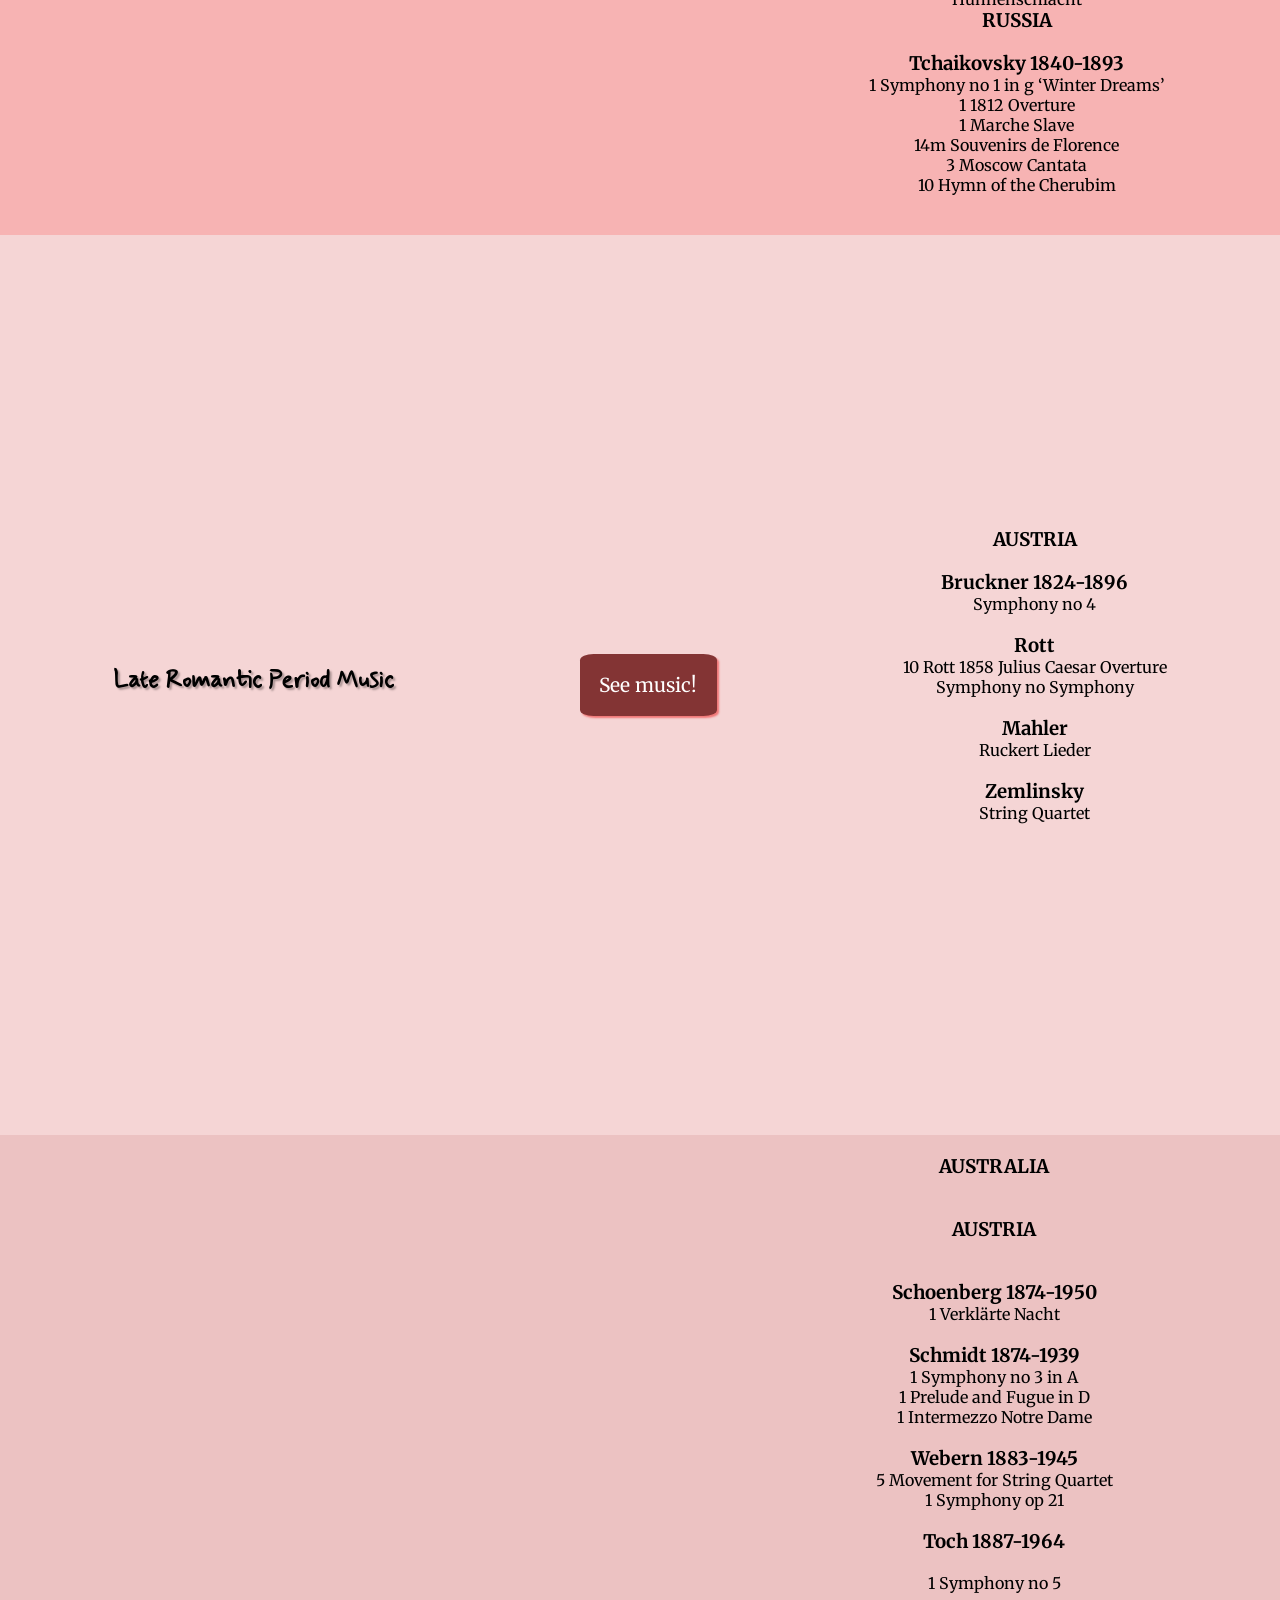
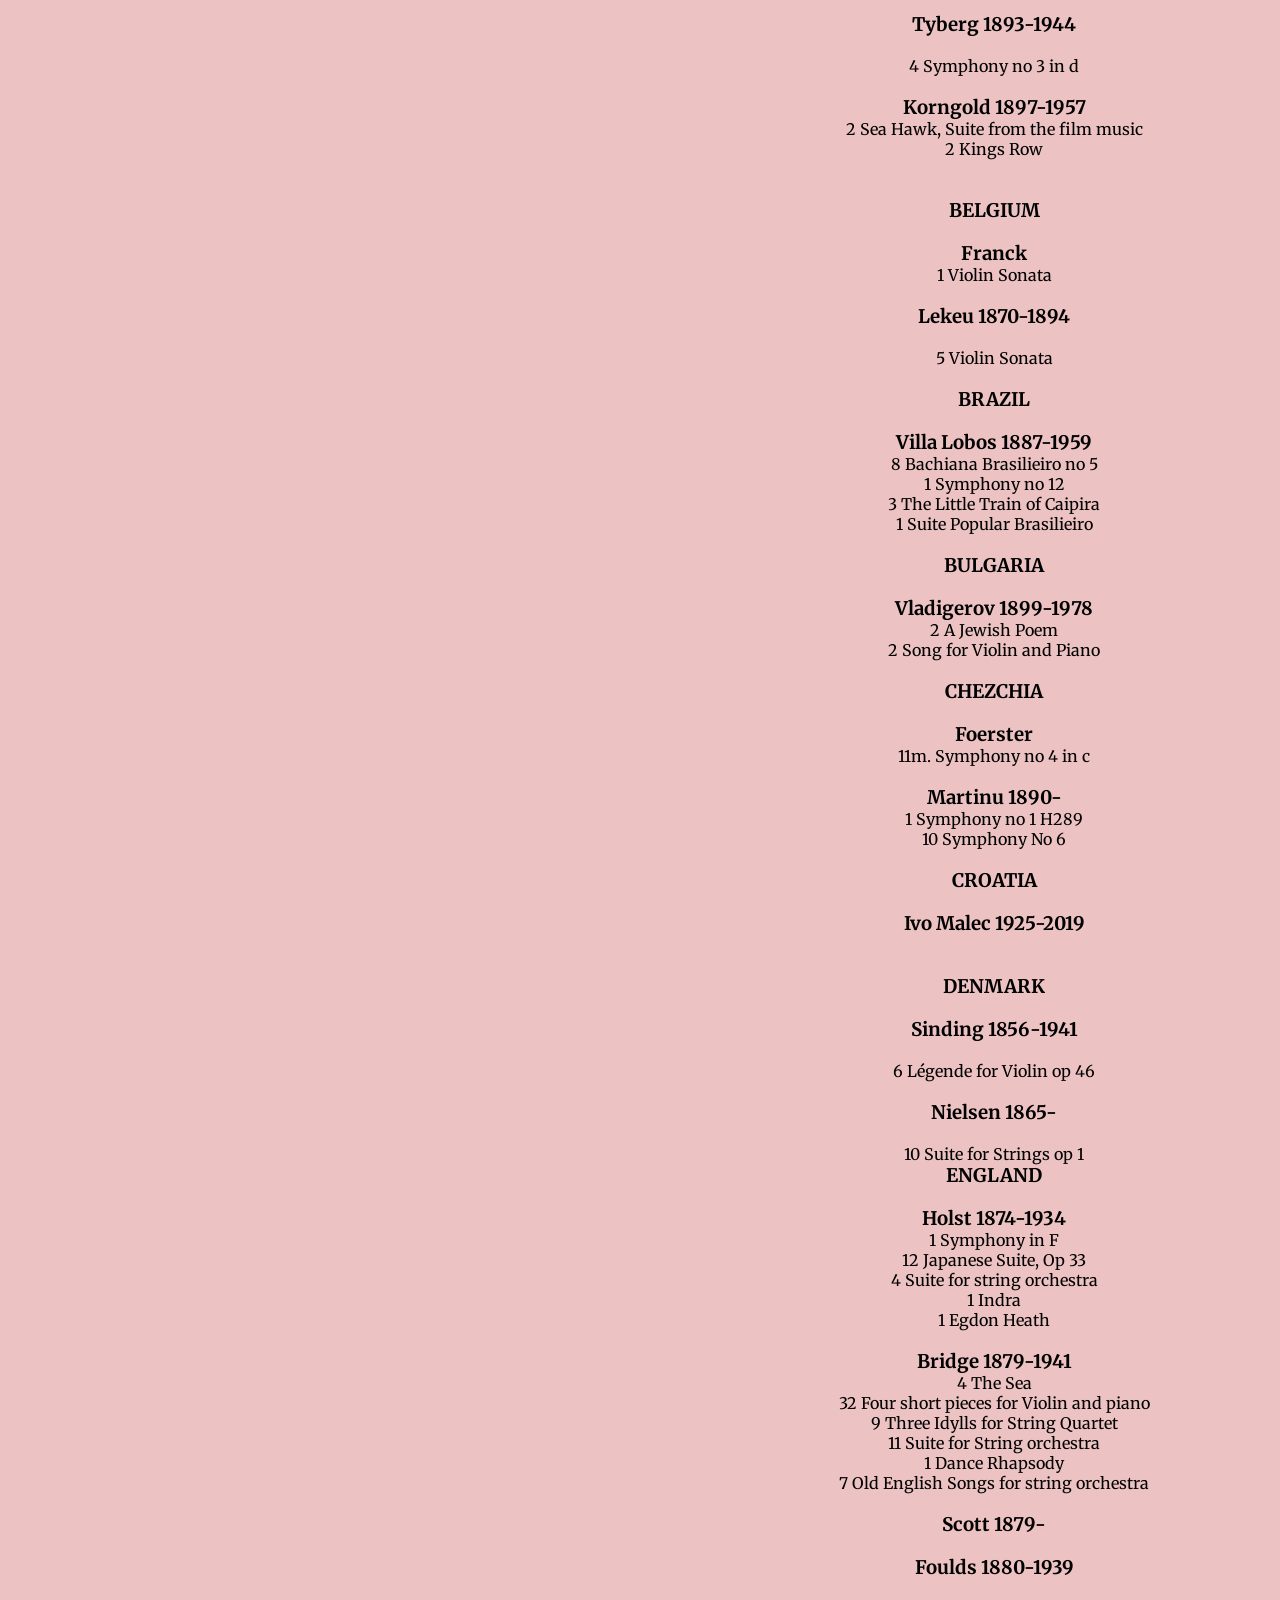
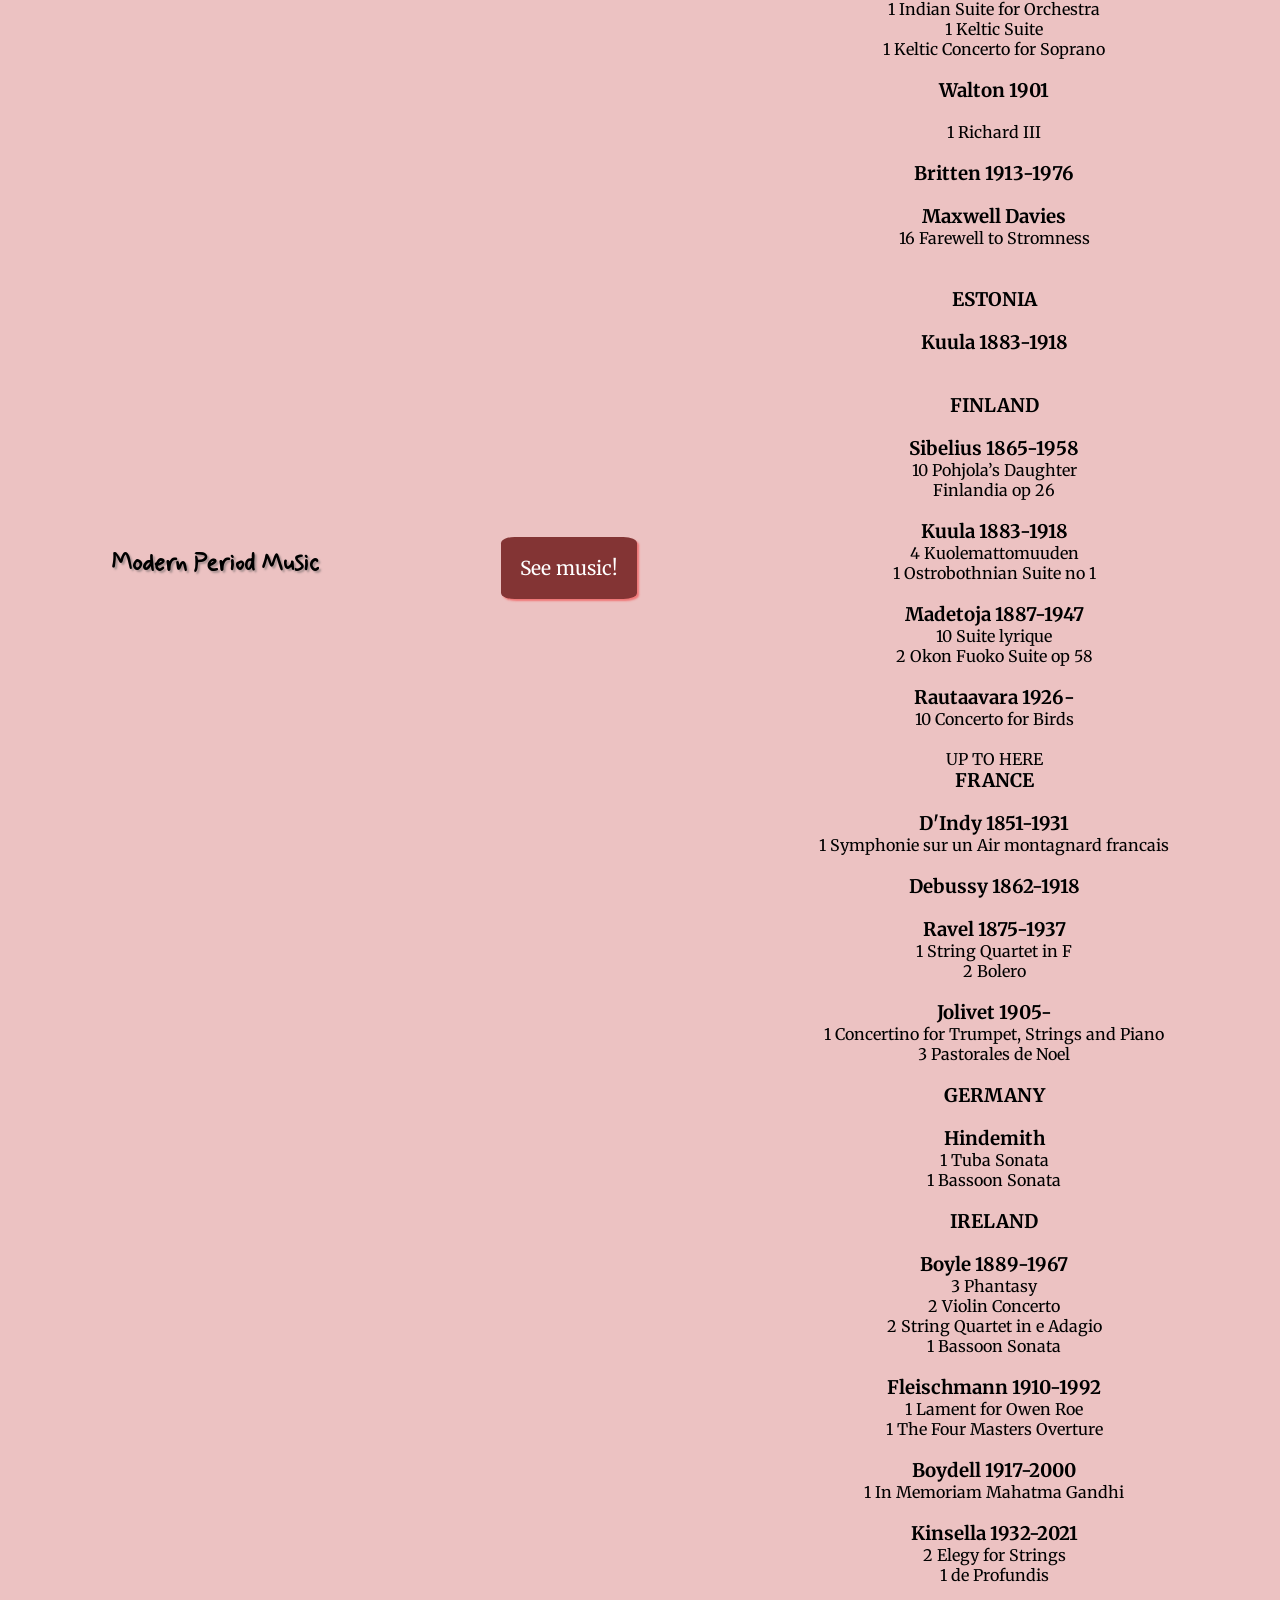
==== commit a87b14b7: "24.02.11 5.58pm" ====
--- a/index.html
+++ b/index.html
@@ -660,7 +660,7 @@
 
   <!-- ---LATE ROMANTIC PERIOD---- -->
 
-  <p>UP TO HERE!!!!!</p>
+  
   <section class="generalsection lateromantic">
     <h2>Late Romantic Period Music</h2>
     <button class="toggle-button">See music!</button>
@@ -673,7 +673,7 @@
       <br />
 
       <h3>Rott</h3>
-      <p>4 Rott 1858 Julius Caesar Overture</p>
+      <p>10 Rott 1858 Julius Caesar Overture</p>
       <p>Symphony no Symphony</p>
       <br>
 
@@ -705,7 +705,7 @@
       <br>
 
       <h3>Schoenberg 1874-1950</h3>
-      <p>Verklärte Nacht</p>
+      <p>1 Verklärte Nacht</p>
       <br />
 
       <h3>Schmidt 1874-1939</h3>
@@ -714,8 +714,19 @@
       <p>1 Intermezzo Notre Dame</p>
       <br />
 
+      <h3>Webern 1883-1945</h3>
+      <p>5 Movement for String Quartet </p>
+      <p>1 Symphony op 21</p>
+      <br>
+
+      <h3>Toch 1887-1964</h3>
+      <br>
+      <p>1 Symphony no 5</p>
+      <br>
+
       <h3>Tyberg 1893-1944</h3>
-      <p></p>
+      <br>
+      <p>4 Symphony no 3 in d </p>
       <br />
 
       <h3>Korngold 1897-1957</h3>
@@ -732,23 +743,27 @@
       <p>1 Violin Sonata</p>
       <br />
 
+      <h3>Lekeu 1870-1894</h3>
+      <br>
+      <p>5 Violin Sonata</p>
       <br>
 
       <h3>BRAZIL</h3>
       <br />
 
       <h3>Villa Lobos 1887-1959</h3>
-      <p>3 Bachiana Brasilieiro no 5</p>
+      <p>8 Bachiana Brasilieiro no 5</p>
       <p>1 Symphony no 12</p>
       <p>3 The Little Train of Caipira</p>
+      <p>1 Suite Popular Brasilieiro </p>
       <br />
 
       <h3>BULGARIA</h3>
       <br />
 
       <h3>Vladigerov 1899-1978</h3>
-      <p>1 A Jewish Poem</p>
-      <p>1 Song for Violin and Piano</p>
+      <p>2 A Jewish Poem</p>
+      <p>2 Song for Violin and Piano</p>
       <br />
 
       <h3>CHEZCHIA</h3>
@@ -758,8 +773,12 @@
       <p>11m. Symphony no 4 in c</p>
       <br />
 
-      <br>
-
+      <h3>Martinu 1890-</h3>
+      <p>1 Symphony no 1 H289</p>
+      <p>10 Symphony No 6</p>
+
+
+      <br>
 
 
       <h3>CROATIA</h3>
@@ -770,13 +789,24 @@
       <br />
 
       <br>
+
+      <H3>DENMARK</H3>
+      <br>
+      <h3>Sinding 1856-1941</h3>
+      <br>
+      <p>6 Légende for Violin op 46</p>
+      <br>
+
+      <h3>Nielsen 1865-</h3>
+      <br>
+      <p>10 Suite for Strings op 1</p>
 
       <h3>ENGLAND</h3>
       <br />
 
       <h3>Holst 1874-1934</h3>
       <p>1 Symphony in F</p>
-      <p>7 Japanese Suite, Op 33</p>
+      <p>12 Japanese Suite, Op 33</p>
       <p>4 Suite for string orchestra</p>
       <p>1 Indra</p>
       <p>1 Egdon Heath</p>
@@ -784,8 +814,7 @@
 
       <h3>Bridge 1879-1941</h3>
       <p>4 The Sea</p>
-      <p>7 Japanese Suite, Op 33</p>
-      <p>28 Four short pieces for Violin and piano</p>
+      <p>32 Four short pieces for Violin and piano</p>
       <p>9 Three Idylls for String Quartet</p>
       <p>11 Suite for String orchestra</p>
       <p>1 Dance Rhapsody</p>
@@ -795,8 +824,21 @@
       <h3>Scott 1879-</h3>
       <br />
 
+      <h3>Foulds 1880-1939</h3>
+      <br>
+      <p>1 Indian Suite for Orchestra</p>
+      <p>1 Keltic Suite</p>
+      <p>1 Keltic Concerto for Soprano </p>
+      <br>
+
+      <h3>Walton 1901</h3>
+      <br>
+      <p>1 Richard III</p>
+      <br>
+
       <h3>Britten 1913-1976</h3>
       <br />
+      <p></p>
 
       <h3>Maxwell Davies</h3>
       <p>16 Farewell to Stromness</p>
@@ -814,22 +856,26 @@
       <h3>FINLAND</h3>
       <br />
 
-      <h3>Sibelius</h3>
+      <h3>Sibelius 1865-1958</h3>
+      <p>10 Pohjola’s Daughter</p>
       <p>Finlandia op 26</p>
       <br />
 
       <h3>Kuula 1883-1918</h3>
       <p>4 Kuolemattomuuden</p>
+      <p>1 Ostrobothnian Suite no 1</p>
       <br />
 
       <h3>Madetoja 1887-1947</h3>
-      <p>5 Suite lyrique</p>
+      <p>10 Suite lyrique</p>
       <p>2 Okon Fuoko Suite op 58</p>
       <br />
 
       <h3>Rautaavara 1926-</h3>
-      <p>9 Concerto for Birds</p>
-      <br />
+      <p>10 Concerto for Birds</p>
+      <br />
+
+      UP TO HERE
 
       <h3>FRANCE</h3>
       <br />
